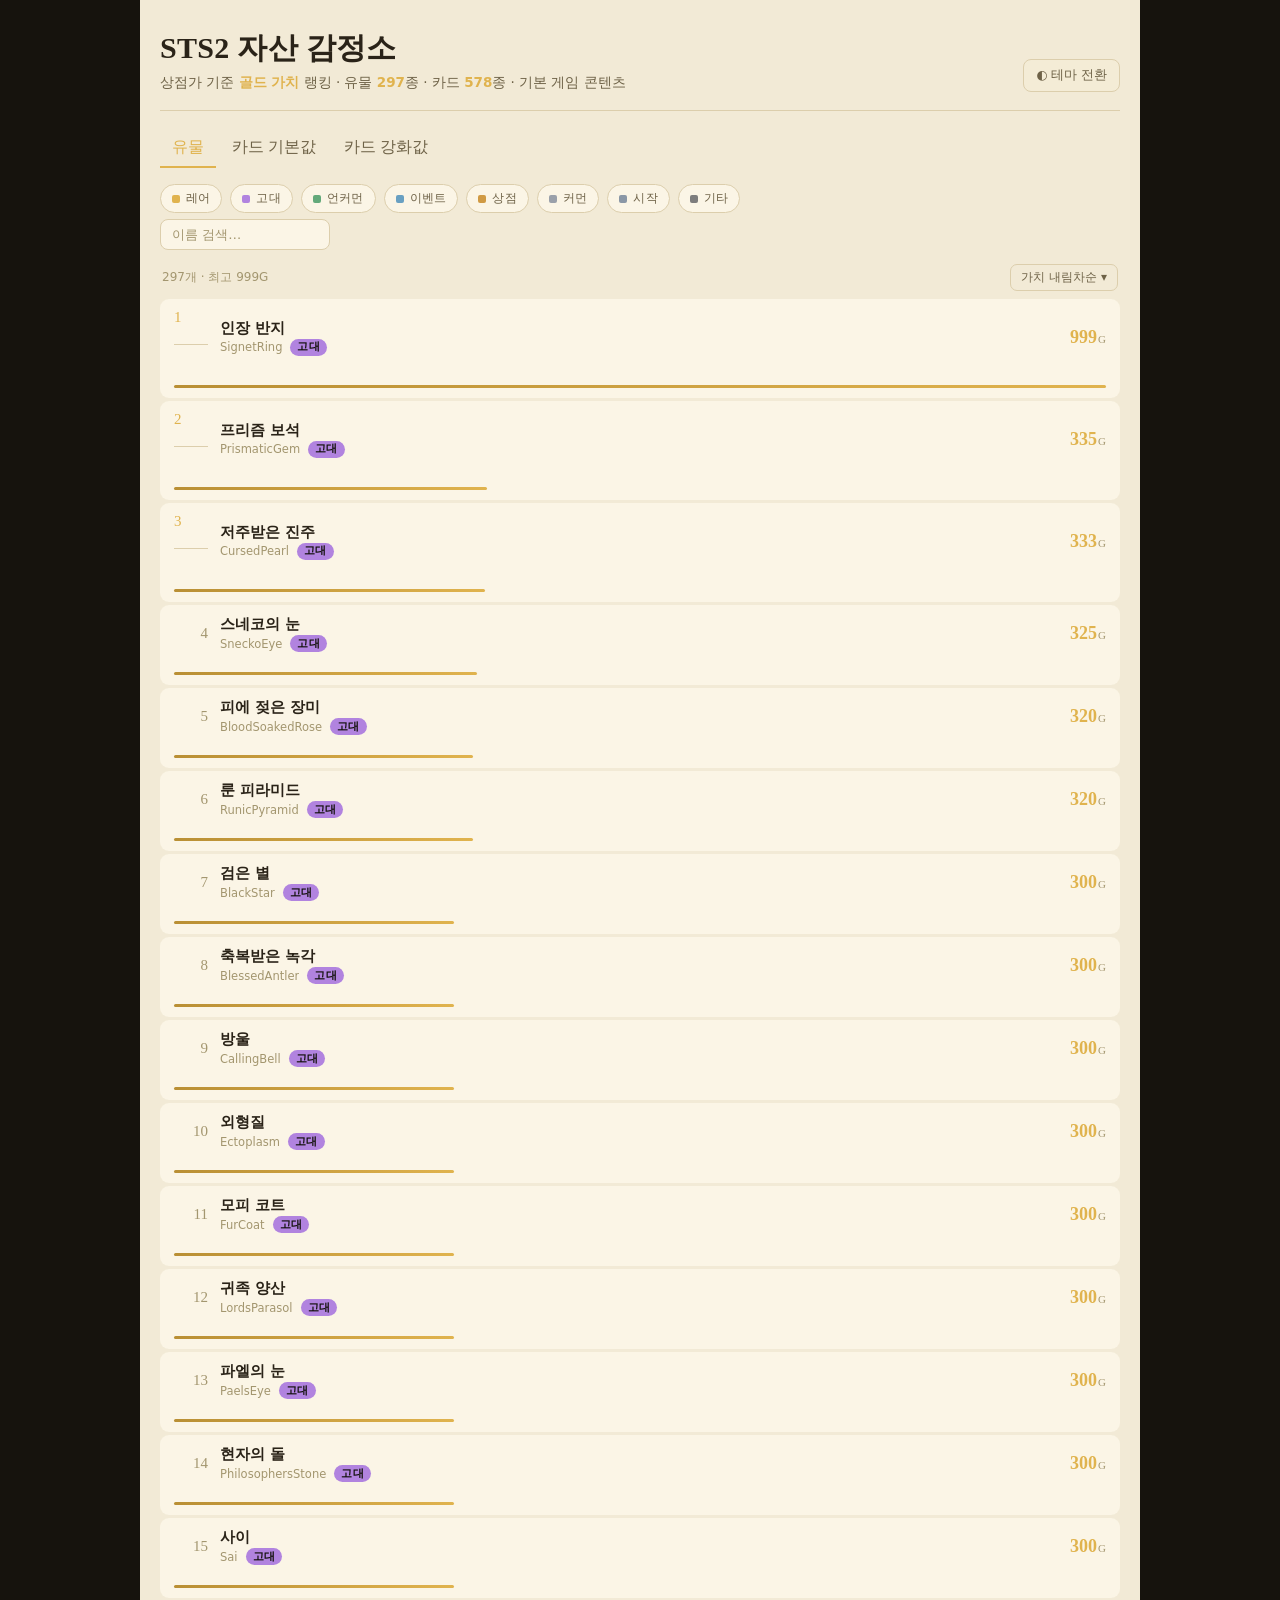
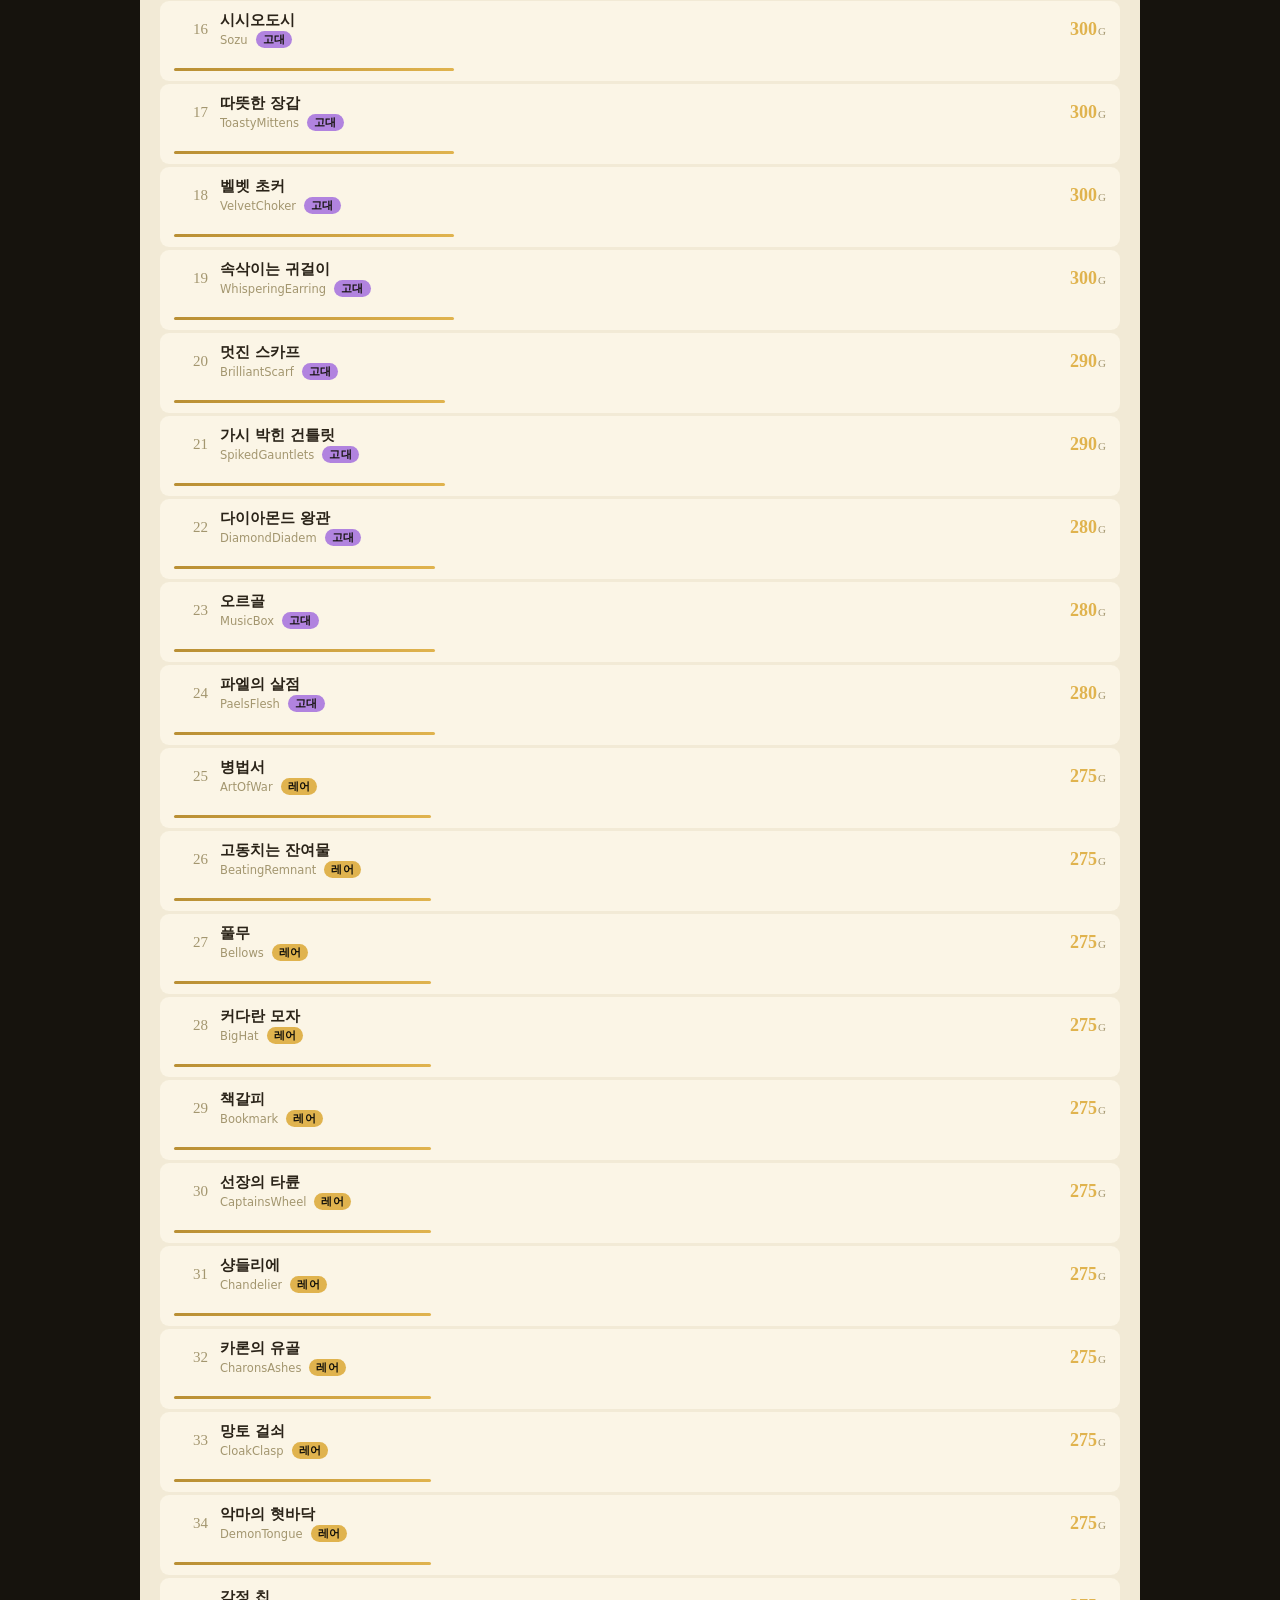
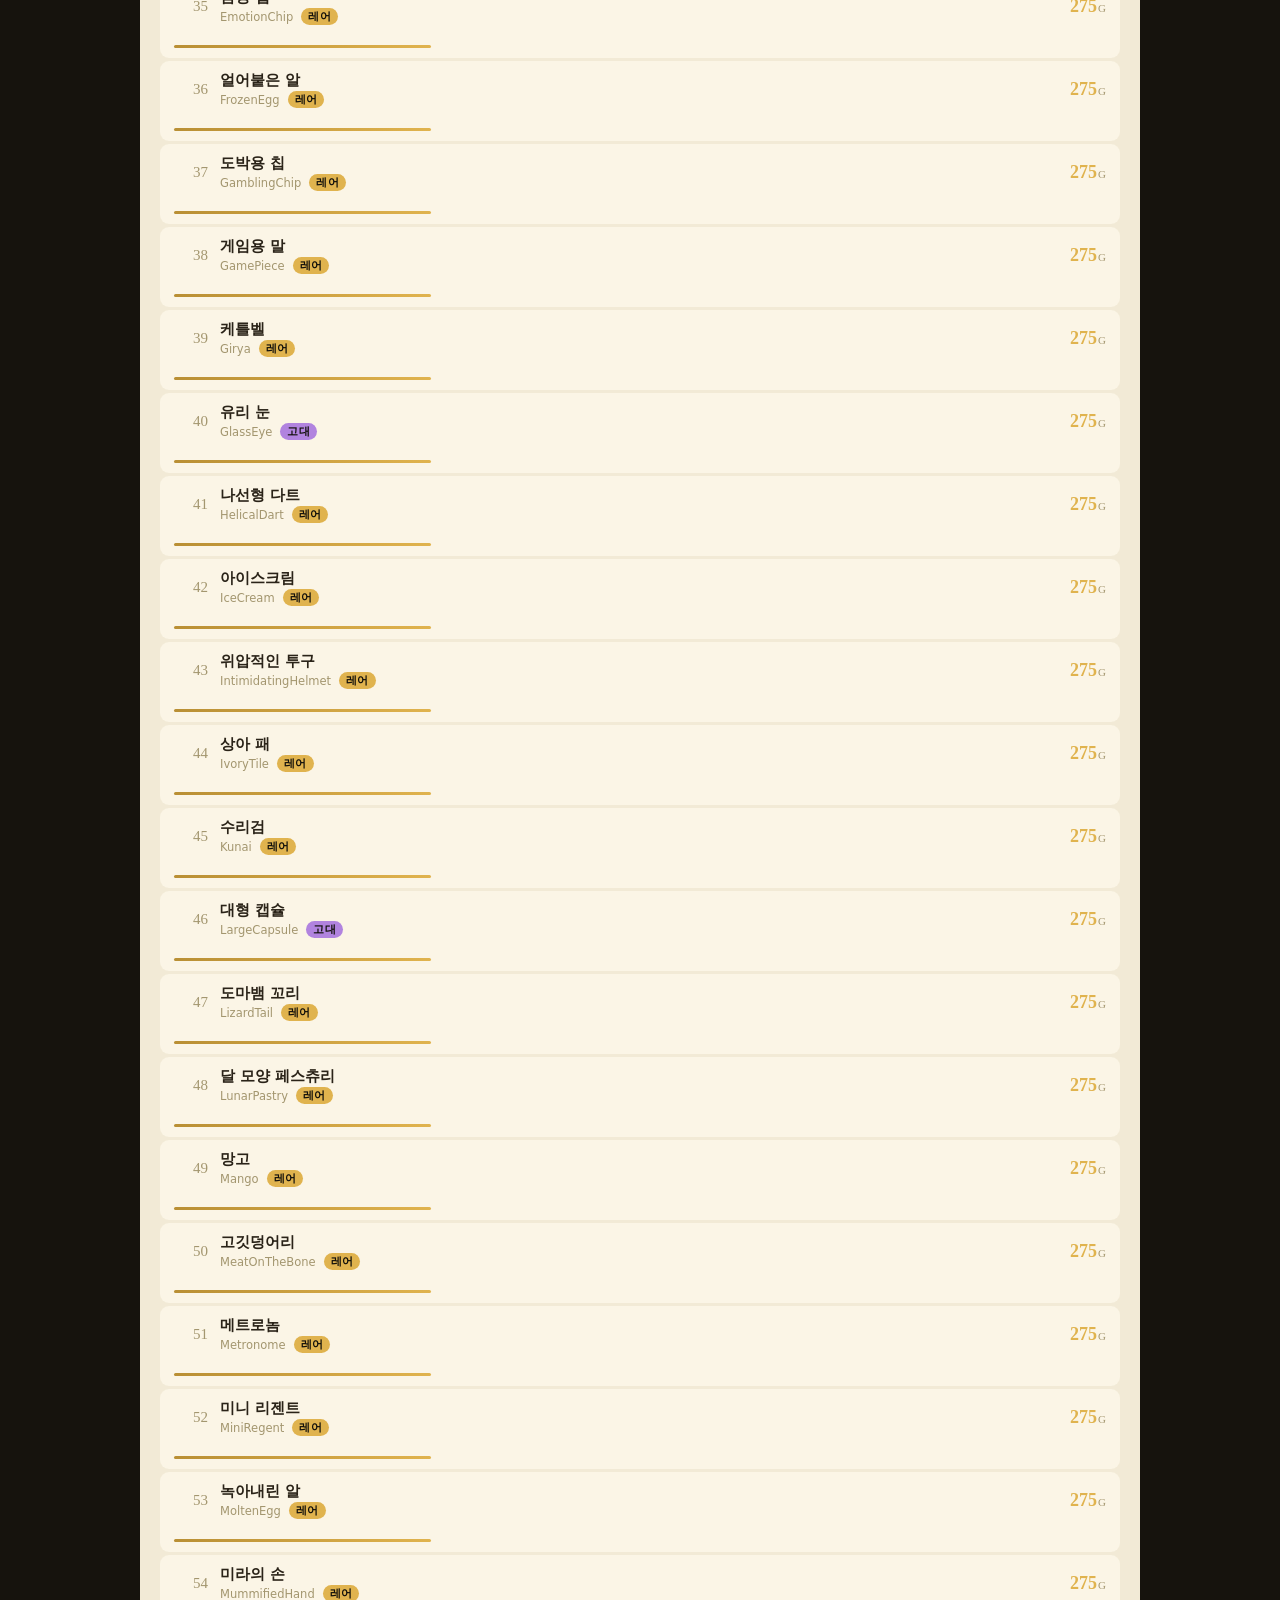
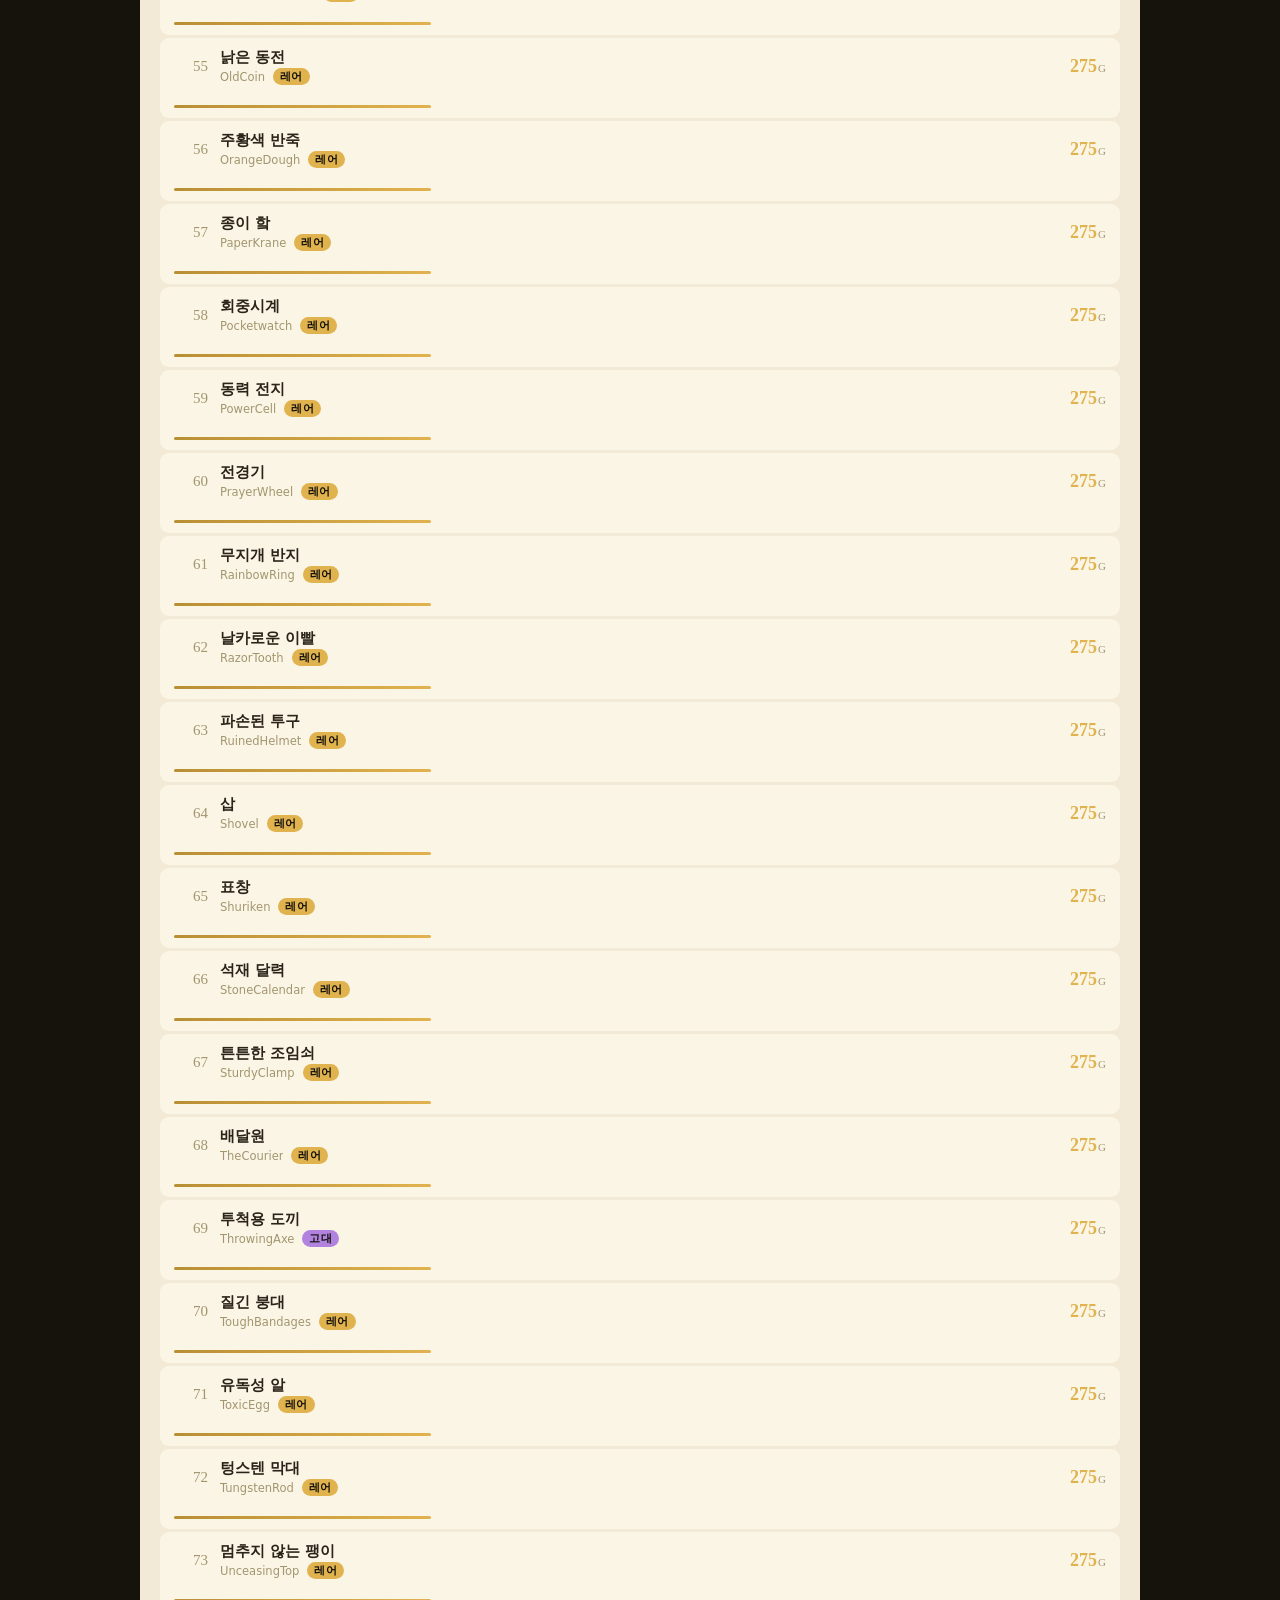
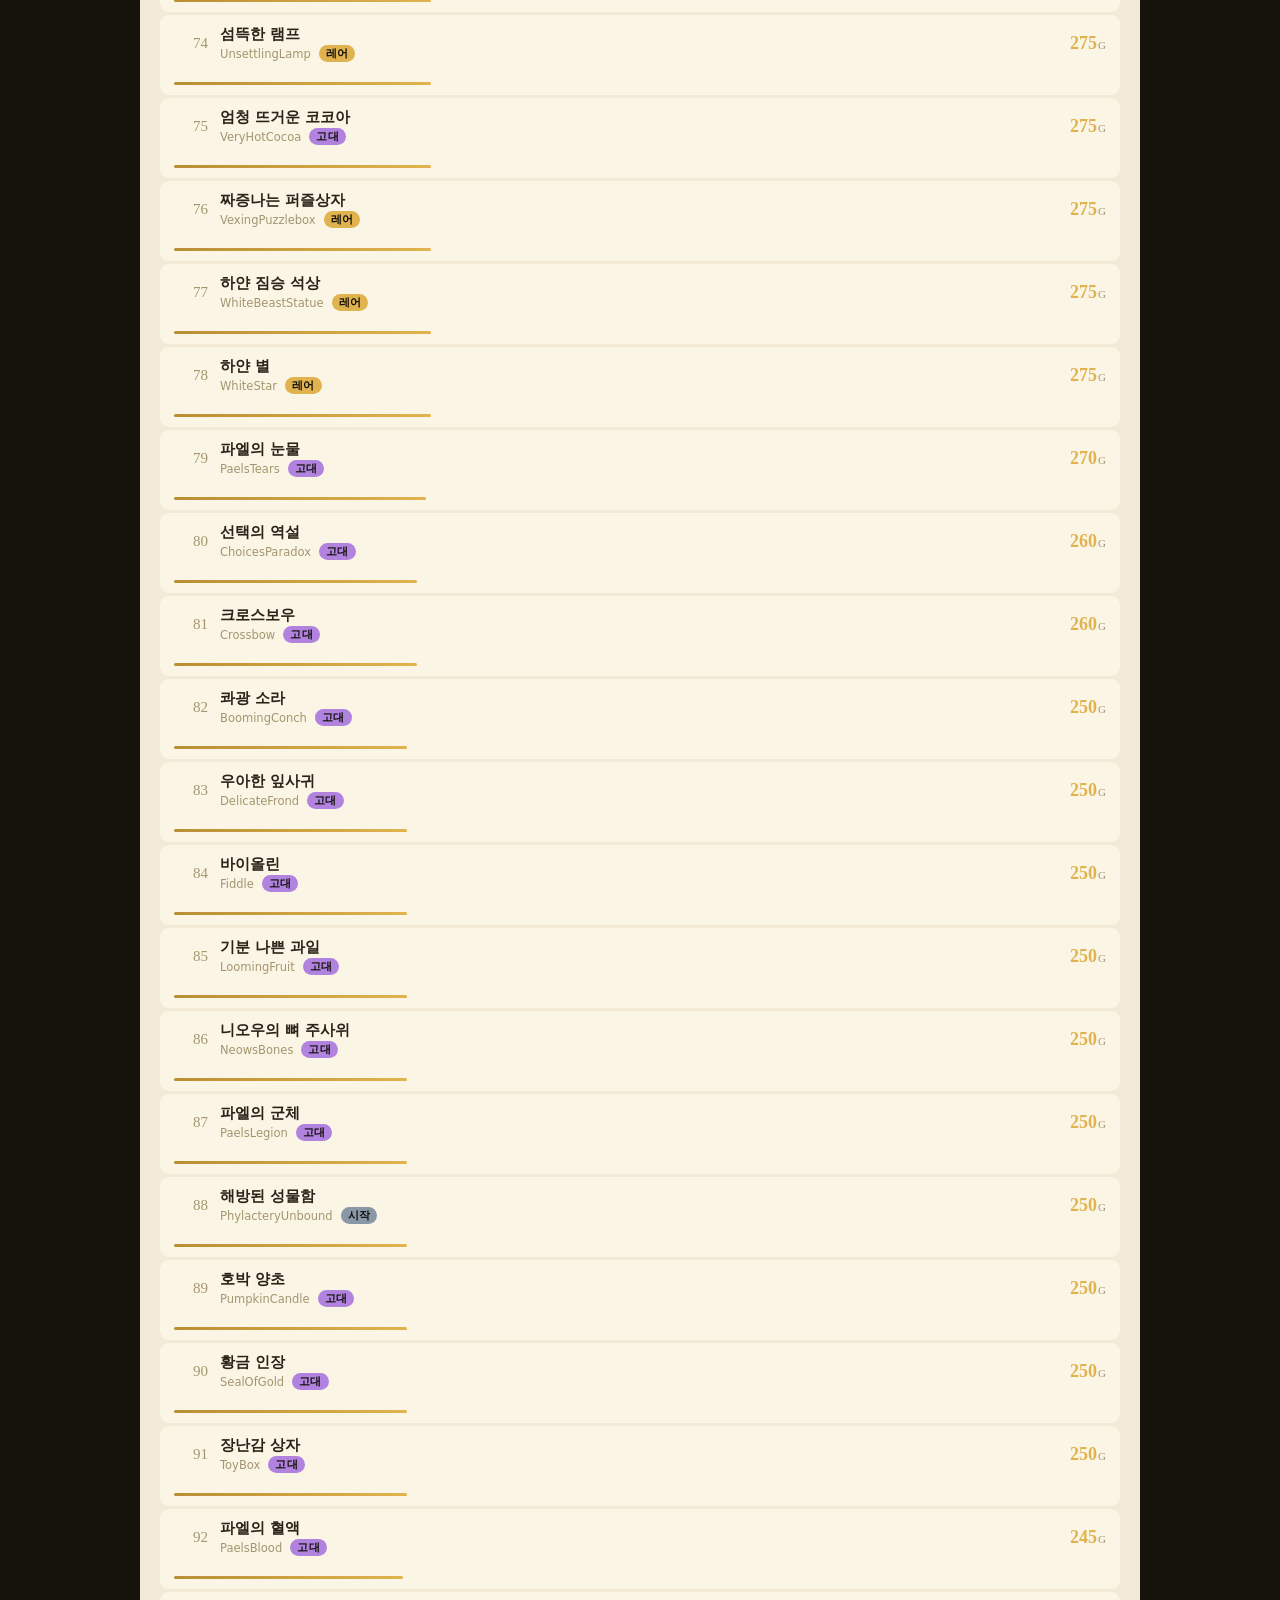
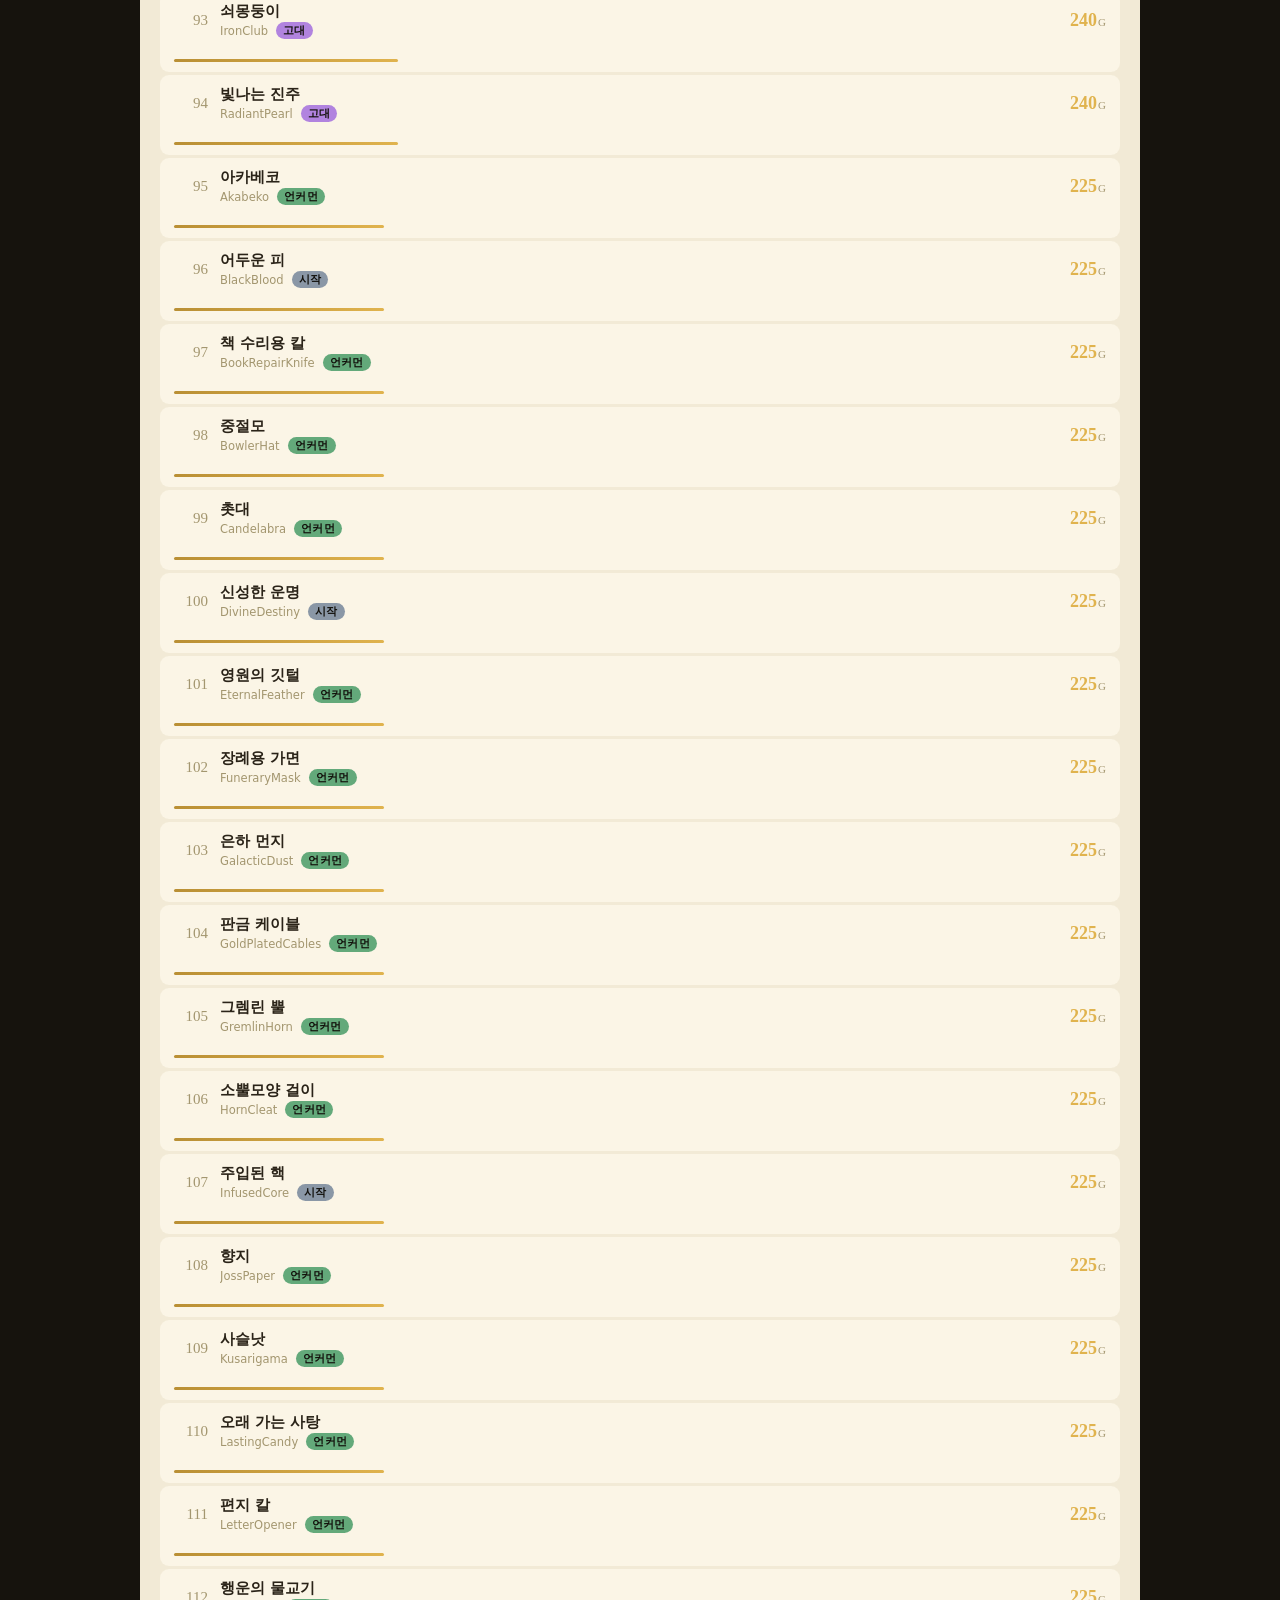
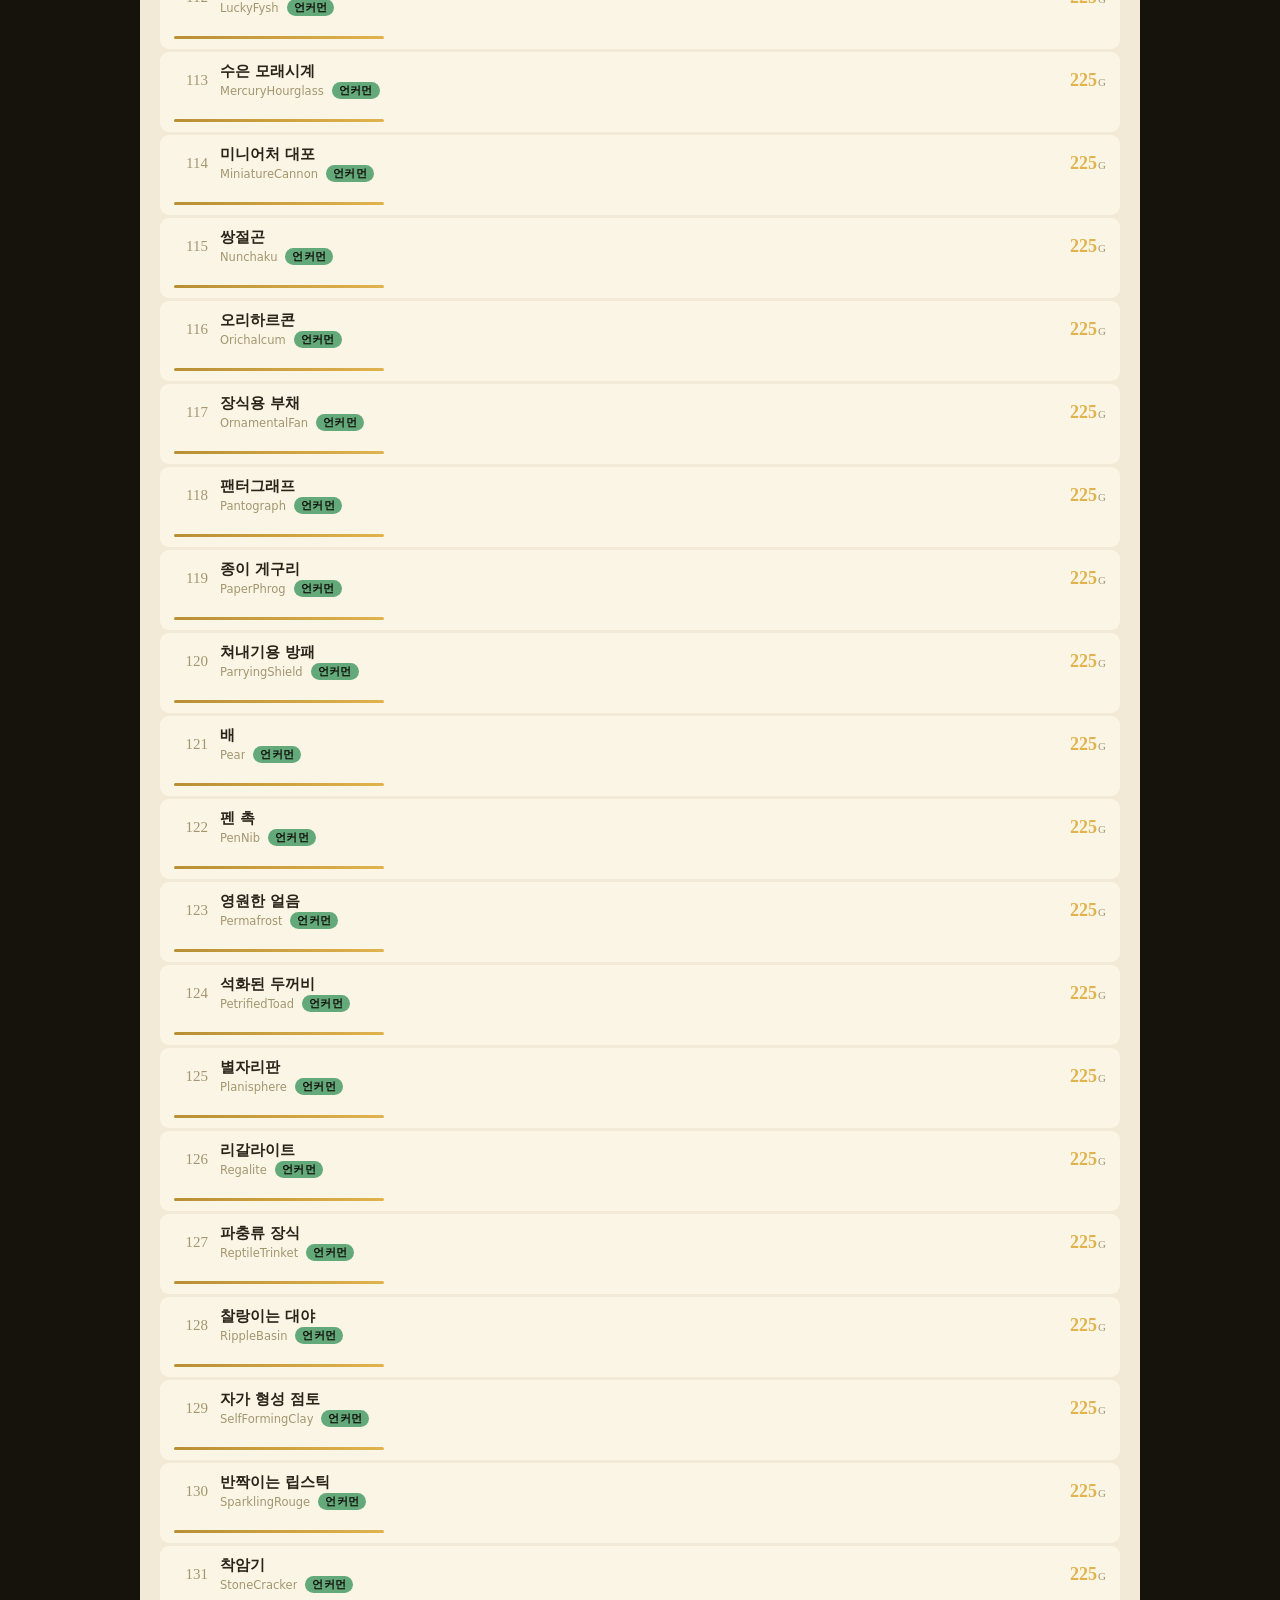
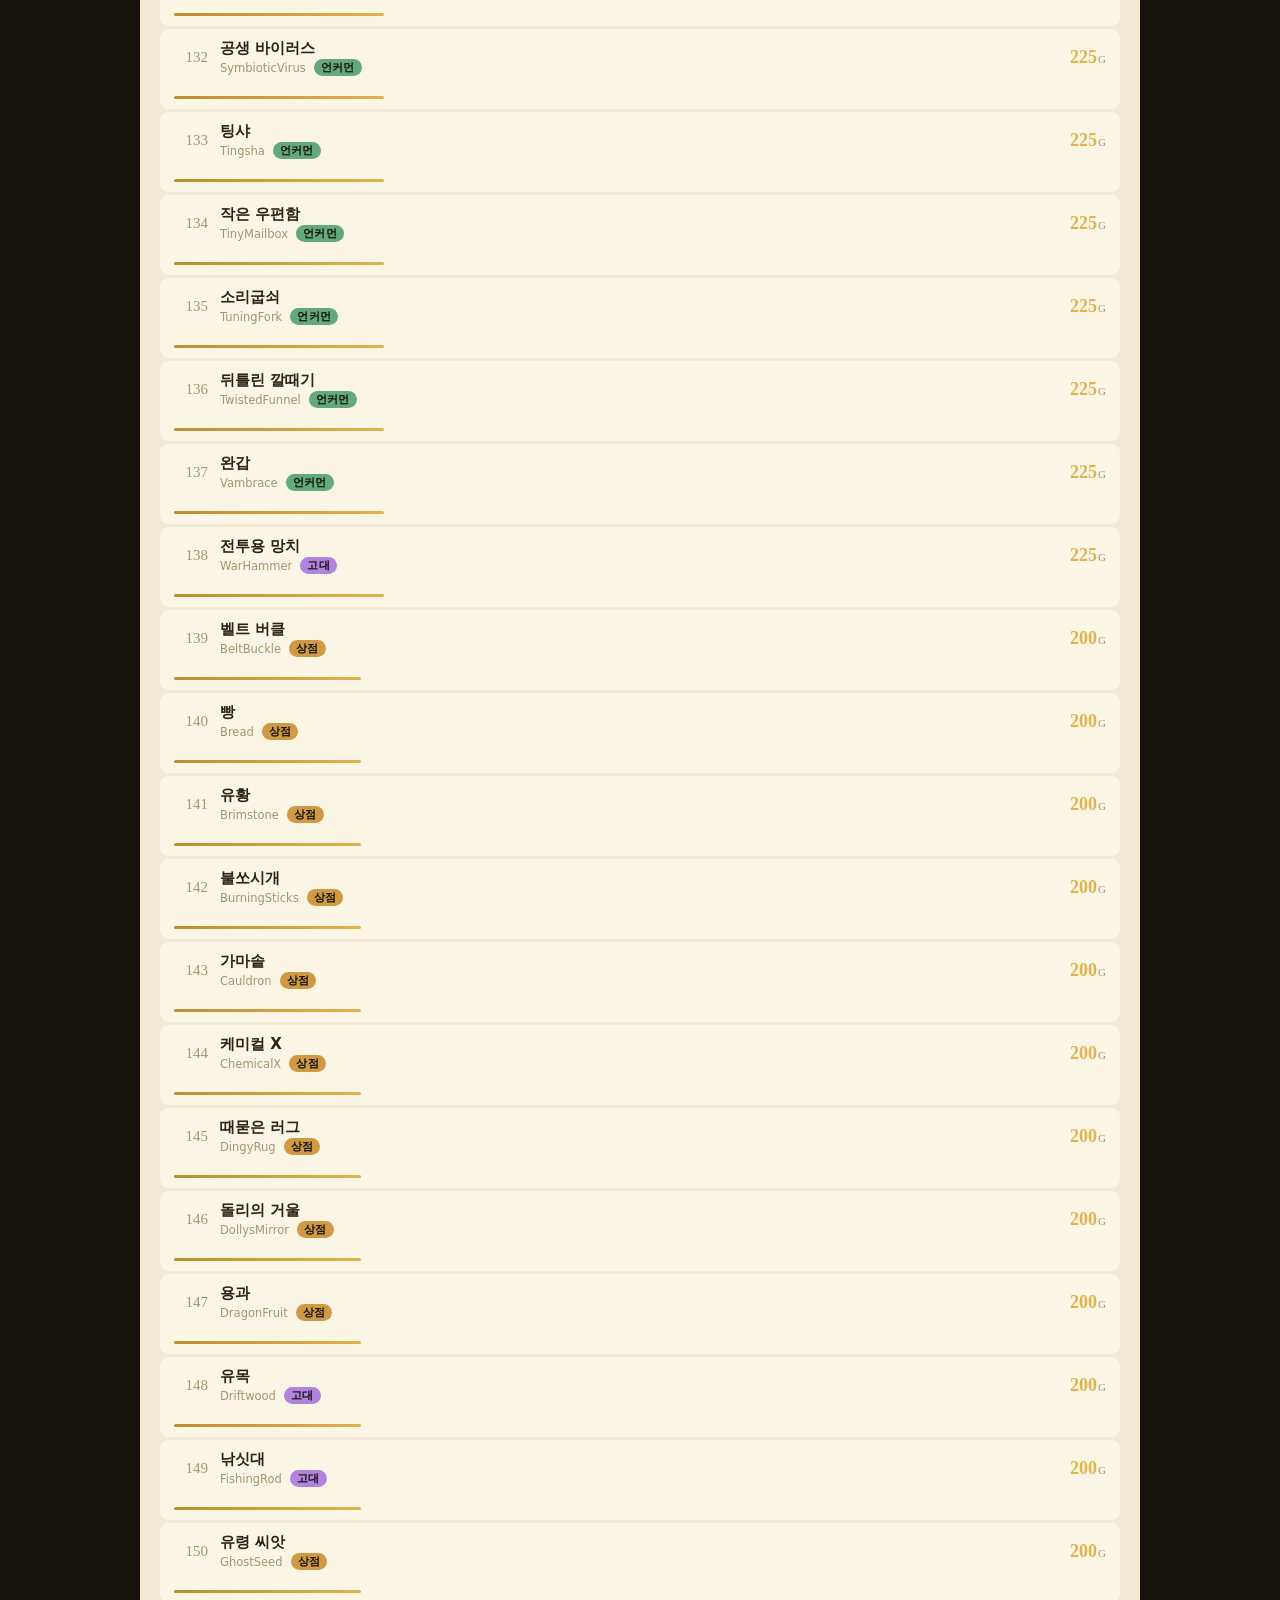
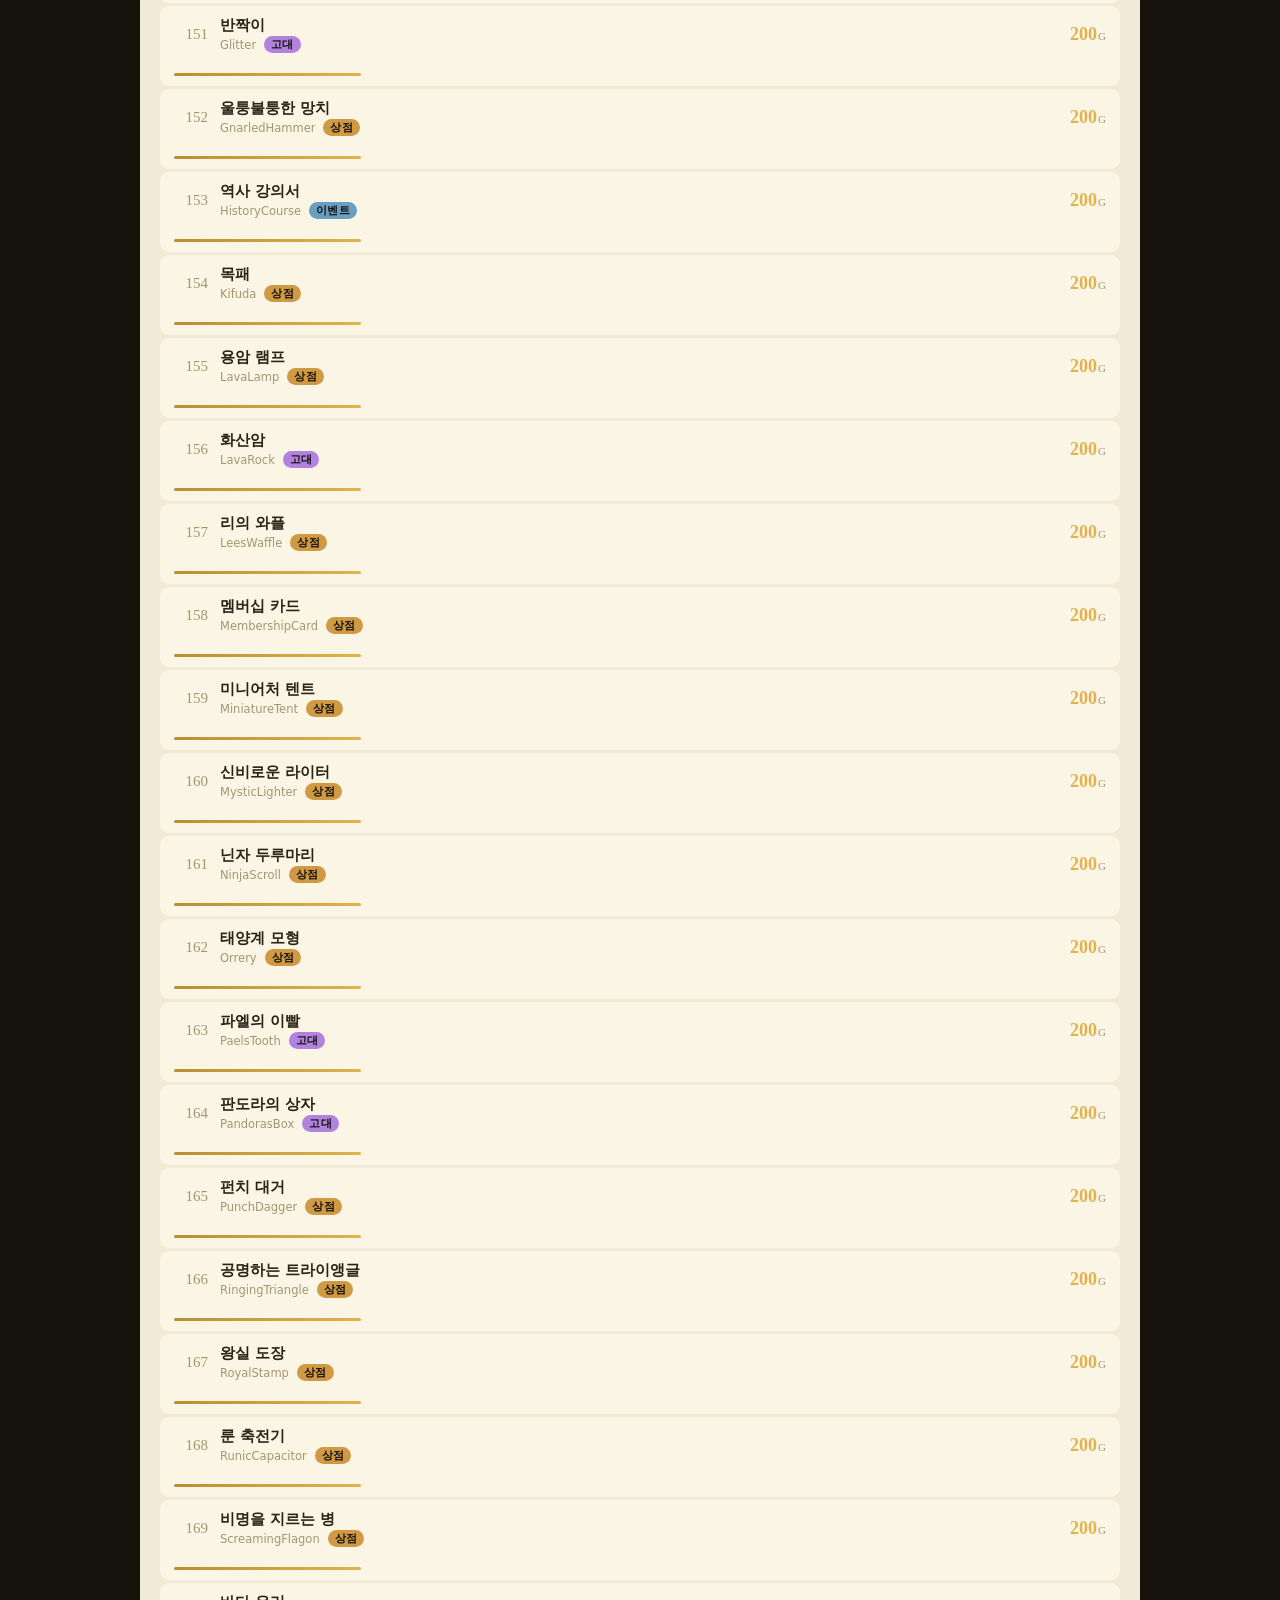
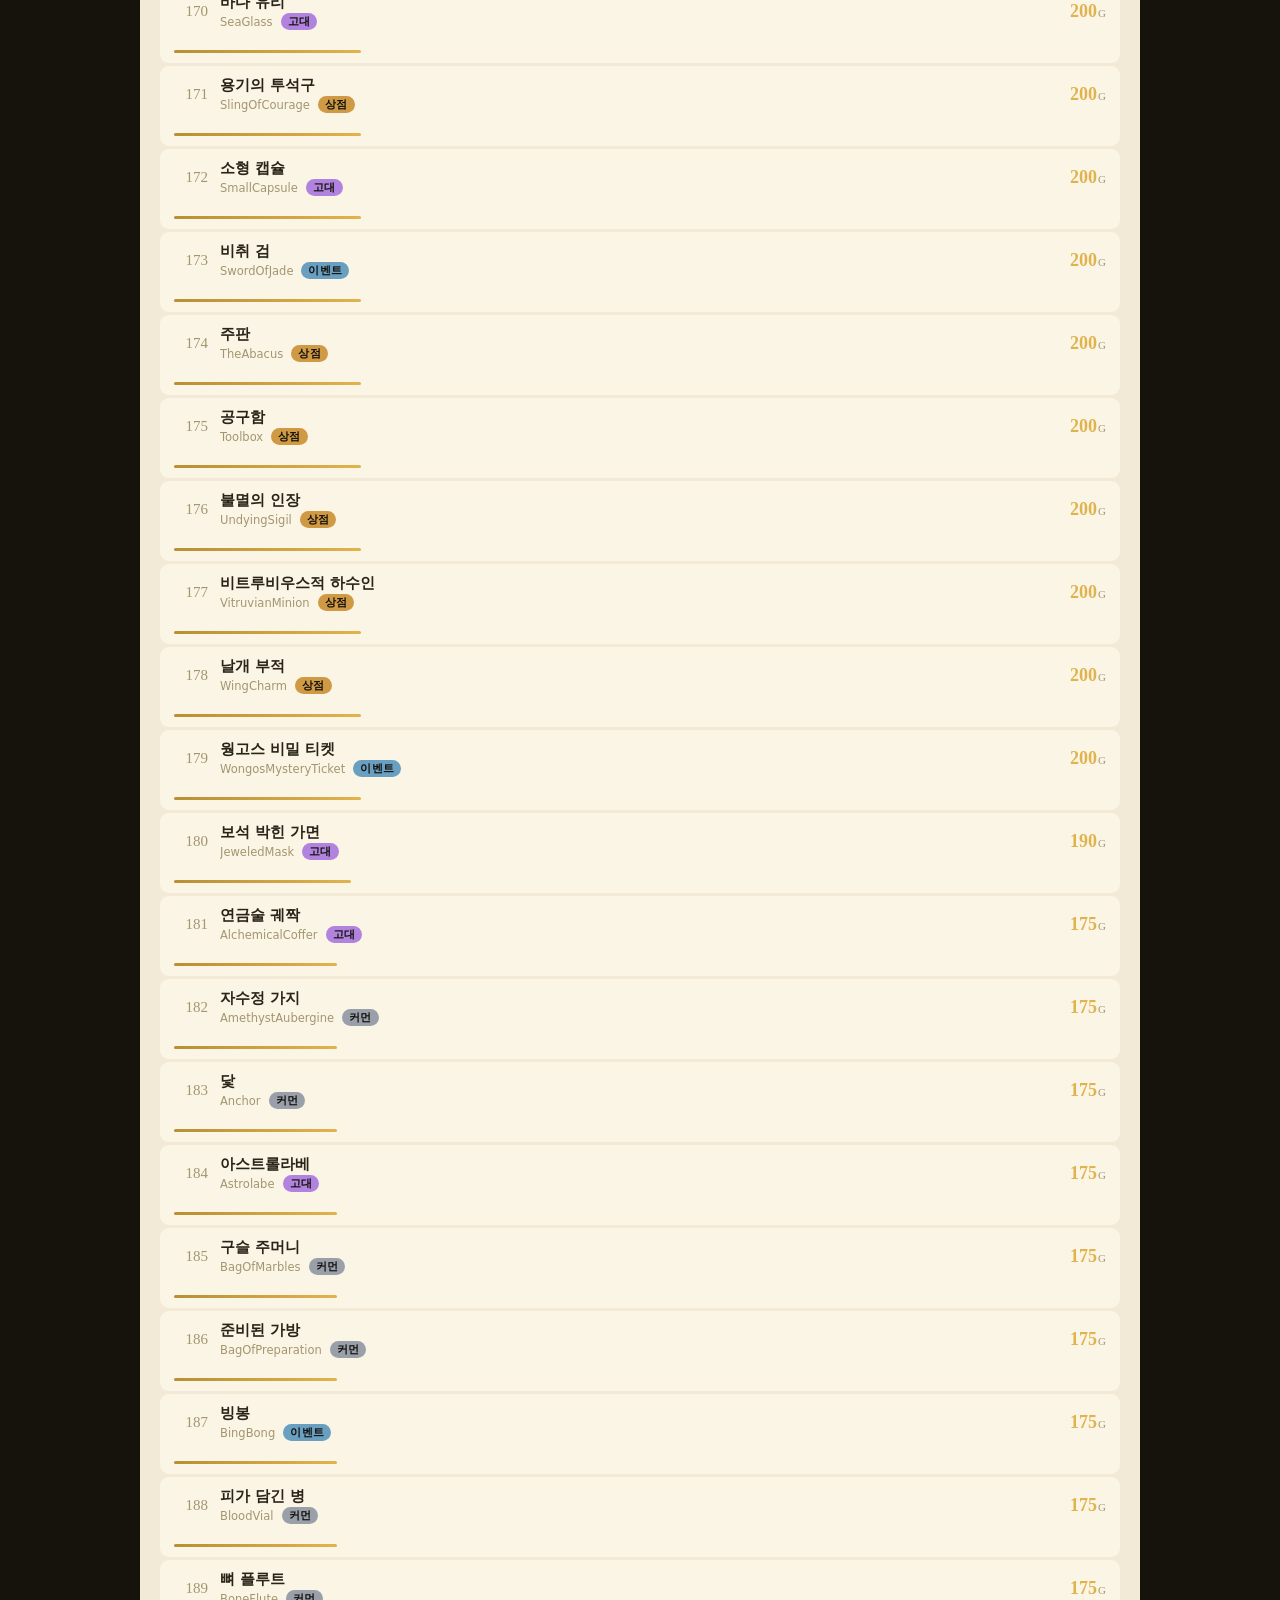
==== networth/index.html @ 5090e92c "feat(networth): add STS2 asset value ranking dashboard (mobile-ready) Korean gold-value rankings for" ====
<!doctype html>
<html lang="ko">
<head>
<meta charset="utf-8">
<meta name="viewport" content="width=device-width, initial-scale=1, viewport-fit=cover">
<meta name="color-scheme" content="dark light">
<meta name="description" content="Slay the Spire 2 카드·유물 골드 가치 랭킹 — 상점가 기준 자산 감정 대시보드.">
<title>STS2 자산 감정소 — 골드 가치 랭킹</title>
<style>html,body{margin:0;padding:0;background:#16130d}</style>
</head>
<body>
<style>
:root{
  --bg:#16130d; --surface:#1f1b13; --surface2:#282318; --line:#3a3223;
  --ink:#efe7d4; --muted:#a2977e; --faint:#6f6650;
  --gold:#e0b34e; --gold-dim:#8a6d2a; --neg:#c96a6a;
  --r-Common:#9aa0aa; --r-Uncommon:#63a97a; --r-Rare:#e0b34e; --r-Ancient:#b183df;
  --r-Event:#69a0c2; --r-Shop:#d09a44; --r-Starter:#8a97a6; --r-None:#7d7d7d;
  --r-Basic:#8b8f97; --r-Curse:#c56a78; --r-Status:#95897a; --r-Token:#83917f; --r-Quest:#c4a35f;
  --serif:"Palatino Linotype",Palatino,"Iowan Old Style",Georgia,"Nanum Myeongjo",serif;
  --sans:system-ui,-apple-system,"Malgun Gothic","Apple SD Gothic Neo","Noto Sans KR","Segoe UI",sans-serif;
}
:root[data-theme="dark"]{ --bg:#16130d; --surface:#1f1b13; --surface2:#282318; --line:#3a3223; --ink:#efe7d4; --muted:#a2977e; --faint:#6f6650; --gold-dim:#8a6d2a;}
:root[data-theme="light"]{ --bg:#f2ead6; --surface:#fbf5e6; --surface2:#f4ecd6; --line:#dcceac; --ink:#2a2318; --muted:#6e6247; --faint:#a3966f; --gold-dim:#b98f34;}
@media (prefers-color-scheme:light){
  :root:not([data-theme]){ --bg:#f2ead6; --surface:#fbf5e6; --surface2:#f4ecd6; --line:#dcceac; --ink:#2a2318; --muted:#6e6247; --faint:#a3966f; --gold-dim:#b98f34;}
}
*{box-sizing:border-box}
.wrap{max-width:1000px;margin:0 auto;padding:28px 20px 60px;color:var(--ink);background:var(--bg);
  font-family:var(--sans);min-height:100vh;-webkit-font-smoothing:antialiased}
.top{display:flex;flex-wrap:wrap;align-items:flex-end;justify-content:space-between;gap:16px;
  border-bottom:1px solid var(--line);padding-bottom:18px;margin-bottom:20px}
h1{font-family:var(--serif);font-weight:600;font-size:30px;margin:0;letter-spacing:.01em;text-wrap:balance}
.sub{color:var(--muted);font-size:13.5px;margin-top:5px}
.sub b{color:var(--gold);font-weight:600}
.themebtn{background:var(--surface2);border:1px solid var(--line);color:var(--muted);border-radius:8px;
  padding:7px 12px;font:inherit;font-size:12.5px;cursor:pointer}
.themebtn:hover{color:var(--ink)}
.tabs{display:flex;gap:4px;margin-bottom:16px;flex-wrap:wrap}
.tab{font-family:var(--serif);font-size:16px;background:none;border:none;border-bottom:2px solid transparent;
  color:var(--muted);padding:6px 12px 8px;cursor:pointer}
.tab[aria-selected="true"]{color:var(--gold);border-bottom-color:var(--gold)}
.tab:hover{color:var(--ink)}
.controls{display:flex;flex-wrap:wrap;gap:8px;align-items:center;margin-bottom:6px}
.chip{font-size:12px;letter-spacing:.02em;background:var(--surface);border:1px solid var(--line);color:var(--muted);
  border-radius:999px;padding:5px 11px;cursor:pointer;display:inline-flex;align-items:center;gap:6px;white-space:nowrap}
.chip:hover{color:var(--ink)}
.chip.on{color:var(--ink);border-color:var(--dot,var(--gold));background:color-mix(in srgb,var(--dot,var(--gold)) 16%,var(--surface))}
.chip .dot{width:8px;height:8px;border-radius:2px;background:var(--dot,var(--muted))}
.search{margin-left:auto;background:var(--surface);border:1px solid var(--line);color:var(--ink);
  border-radius:8px;padding:7px 11px;font:inherit;font-size:13px;width:170px}
.search::placeholder{color:var(--faint)}
.meta{display:flex;justify-content:space-between;align-items:center;color:var(--faint);font-size:12px;margin:14px 2px 8px}
.sortbtn{background:none;border:1px solid var(--line);color:var(--muted);border-radius:7px;padding:4px 10px;font:inherit;font-size:12px;cursor:pointer}
.sortbtn:hover{color:var(--ink)}
.list{display:flex;flex-direction:column;gap:3px}
.row{display:grid;grid-template-columns:34px 1fr auto;align-items:center;gap:12px;
  background:var(--surface);border:1px solid transparent;border-radius:9px;padding:9px 13px;overflow:hidden}
.row:hover{border-color:var(--line);background:var(--surface2)}
.rank{font-family:var(--serif);font-size:15px;color:var(--faint);text-align:right;font-variant-numeric:tabular-nums}
.rank.top{color:var(--gold)}
.name{display:flex;flex-direction:column;gap:1px;min-width:0}
.ko{font-size:15px;font-weight:600;white-space:nowrap;overflow:hidden;text-overflow:ellipsis}
.enr{display:flex;gap:8px;align-items:center;color:var(--faint);font-size:11.5px}
.en{white-space:nowrap;overflow:hidden;text-overflow:ellipsis;max-width:220px}
.rc{font-size:10.5px;letter-spacing:.03em;padding:1.5px 7px;border-radius:999px;white-space:nowrap;color:#12100b;background:var(--dot,#888);font-weight:600}
.val{text-align:right;min-width:110px}
.g{font-family:var(--serif);font-size:18px;font-weight:600;color:var(--gold);font-variant-numeric:tabular-nums}
.g.neg{color:var(--neg)}
.g small{font-size:11px;color:var(--faint);font-weight:400;margin-left:1px}
.bar{grid-column:1/-1;height:3px;border-radius:2px;margin-top:8px;background:linear-gradient(90deg,var(--gold-dim),var(--gold));min-width:2px}
.bar.neg{background:linear-gradient(90deg,color-mix(in srgb,var(--neg) 40%,transparent),var(--neg))}
.empty{color:var(--faint);text-align:center;padding:40px;font-size:14px}
.foot{color:var(--faint);font-size:11.5px;margin-top:26px;line-height:1.6;border-top:1px solid var(--line);padding-top:14px}
@media (max-width:560px){
  .wrap{padding:16px 12px 48px}
  h1{font-size:22px}
  .sub{font-size:11.5px}
  .top{padding-bottom:14px;margin-bottom:16px}
  .tab{font-size:14px;padding:6px 9px 8px}
  .controls{gap:6px}
  .chip{font-size:11px;padding:5px 9px}
  .search{margin-left:0;width:100%}
  .row{padding:8px 11px;gap:9px;grid-template-columns:26px 1fr auto}
  .rank{font-size:13px}
  .ko{font-size:14px}
  .enr{font-size:10.5px;gap:6px}
  .en{max-width:120px}
  .g{font-size:16px}
  .val{min-width:76px}
  .foot{font-size:11px}
}
</style>
<div class="wrap">
  <div class="top">
    <div>
      <h1>STS2 자산 감정소</h1>
      <div class="sub">상점가 기준 <b>골드 가치</b> 랭킹 · 유물 <b id="nr"></b>종 · 카드 <b id="nc"></b>종 · 기본 게임 콘텐츠</div>
    </div>
    <button class="themebtn" id="theme">◐ 테마 전환</button>
  </div>
  <div class="tabs" role="tablist">
    <button class="tab" role="tab" data-tab="relics" aria-selected="true">유물</button>
    <button class="tab" role="tab" data-tab="cards" aria-selected="false">카드 기본값</button>
    <button class="tab" role="tab" data-tab="upg" aria-selected="false">카드 강화값</button>
  </div>
  <div class="controls" id="filters"></div>
  <input class="search" id="q" placeholder="이름 검색…" aria-label="이름 검색" />
  <div class="meta"><span id="count"></span><button class="sortbtn" id="sort">가치 내림차순 ▾</button></div>
  <div class="list" id="list"></div>
  <div class="foot" id="foot"></div>
</div>
<script>
const DATA = {"cards":[{"ko":"연마","en":"ABRASIVE","cls":"Abrasive","rarity":"Rare","char":"SILENT","base":150,"upg":64},{"ko":"촉진제","en":"ACCELERANT","cls":"Accelerant","rarity":"Rare","char":"SILENT","base":150,"upg":58},{"ko":"정밀","en":"ACCURACY","cls":"Accuracy","rarity":"Uncommon","char":"SILENT","base":75,"upg":71},{"ko":"곡예","en":"ACROBATICS","cls":"Acrobatics","rarity":"Uncommon","char":"SILENT","base":75,"upg":85},{"ko":"적응형 타격","en":"ADAPTIVE_STRIKE","cls":"AdaptiveStrike","rarity":"Rare","char":"DEFECT","base":150,"upg":93},{"ko":"아드레날린","en":"ADRENALINE","cls":"Adrenaline","rarity":"Rare","char":"SILENT","base":150,"upg":109},{"ko":"잔상","en":"AFTERIMAGE","cls":"Afterimage","rarity":"Rare","char":"SILENT","base":150,"upg":115},{"ko":"내세","en":"AFTERLIFE","cls":"Afterlife","rarity":"Common","char":"NECROBINDER","base":50,"upg":93},{"ko":"공격성","en":"AGGRESSION","cls":"Aggression","rarity":"Rare","char":"IRONCLAD","base":150,"upg":115},{"ko":"연금","en":"ALCHEMIZE","cls":"Alchemize","rarity":"Rare","char":"SHARED","base":172,"upg":125},{"ko":"정렬","en":"ALIGNMENT","cls":"Alignment","rarity":"Uncommon","char":"REGENT","base":75,"upg":109},{"ko":"하나를 위한 모두","en":"ALL_FOR_ONE","cls":"AllForOne","rarity":"Rare","char":"DEFECT","base":150,"upg":83},{"ko":"분노","en":"ANGER","cls":"Anger","rarity":"Common","char":"IRONCLAD","base":50,"upg":64},{"ko":"임명","en":"ANOINTED","cls":"Anointed","rarity":"Rare","char":"SHARED","base":172,"upg":95},{"ko":"예측","en":"ANTICIPATE","cls":"Anticipate","rarity":"Common","char":"SILENT","base":50,"upg":69},{"ko":"신성","en":"APOTHEOSIS","cls":"Apotheosis","rarity":"Ancient","char":"SHARED","base":175,"upg":125},{"ko":"영체화","en":"APPARITION","cls":"Apparition","rarity":"Ancient","char":"SHARED","base":110,"upg":100},{"ko":"전투장비","en":"ARMAMENTS","cls":"Armaments","rarity":"Common","char":"IRONCLAD","base":50,"upg":120},{"ko":"무기고","en":"ARSENAL","cls":"Arsenal","rarity":"Rare","char":"REGENT","base":150,"upg":100},{"ko":"등반자의 골칫거리","en":"ASCENDERS_BANE","cls":"AscendersBane","rarity":"Curse","char":"SHARED","base":-75,"upg":null},{"ko":"잿빛 타격","en":"ASHEN_STRIKE","cls":"AshenStrike","rarity":"Uncommon","char":"IRONCLAD","base":75,"upg":53},{"ko":"암살","en":"ASSASSINATE","cls":"Assassinate","rarity":"Rare","char":"SILENT","base":150,"upg":85},{"ko":"별의 파동","en":"ASTRAL_PULSE","cls":"AstralPulse","rarity":"Common","char":"REGENT","base":50,"upg":64},{"ko":"자동화","en":"AUTOMATION","cls":"Automation","rarity":"Uncommon","char":"SHARED","base":86,"upg":125},{"ko":"공중제비","en":"BACKFLIP","cls":"Backflip","rarity":"Common","char":"SILENT","base":50,"upg":74},{"ko":"배신","en":"BACKSTAB","cls":"Backstab","rarity":"Uncommon","char":"SILENT","base":75,"upg":83},{"ko":"불운","en":"BAD_LUCK","cls":"BadLuck","rarity":"Curse","char":"SHARED","base":-75,"upg":null},{"ko":"번개 구체","en":"BALL_LIGHTNING","cls":"BallLightning","rarity":"Common","char":"DEFECT","base":50,"upg":74},{"ko":"밴시의 외침","en":"BANSHEES_CRY","cls":"BansheesCry","rarity":"Rare","char":"NECROBINDER","base":150,"upg":205},{"ko":"일제 사격","en":"BARRAGE","cls":"Barrage","rarity":"Common","char":"DEFECT","base":50,"upg":64},{"ko":"바리케이드","en":"BARRICADE","cls":"Barricade","rarity":"Rare","char":"IRONCLAD","base":150,"upg":125},{"ko":"강타","en":"BASH","cls":"Bash","rarity":"Basic","char":"IRONCLAD","base":0,"upg":75},{"ko":"전투 최면","en":"BATTLE_TRANCE","cls":"BattleTrance","rarity":"Uncommon","char":"IRONCLAD","base":75,"upg":85},{"ko":"희망의 등불","en":"BEACON_OF_HOPE","cls":"BeaconOfHope","rarity":"Rare","char":"SHARED","base":172,"upg":85},{"ko":"레이저 포인터","en":"BEAM_CELL","cls":"BeamCell","rarity":"Common","char":"DEFECT","base":50,"upg":66},{"ko":"두들겨 패기","en":"BEAT_DOWN","cls":"BeatDown","rarity":"Rare","char":"SHARED","base":172,"upg":85},{"ko":"재성형","en":"BEAT_INTO_SHAPE","cls":"BeatIntoShape","rarity":"Rare","char":"REGENT","base":150,"upg":122},{"ko":"유인","en":"BECKON","cls":"Beckon","rarity":"Status","char":"SHARED","base":0,"upg":null},{"ko":"물렀거라!","en":"BEGONE","cls":"Begone","rarity":"Common","char":"REGENT","base":50,"upg":60},{"ko":"너만 믿는다","en":"BELIEVE_IN_YOU","cls":"BelieveInYou","rarity":"Uncommon","char":"SHARED","base":86,"upg":109},{"ko":"인지 편향","en":"BIASED_COGNITION","cls":"BiasedCognition","rarity":"Ancient","char":"DEFECT","base":150,"upg":74},{"ko":"빅뱅","en":"BIG_BANG","cls":"BigBang","rarity":"Rare","char":"REGENT","base":150,"upg":100},{"ko":"블랙홀","en":"BLACK_HOLE","cls":"BlackHole","rarity":"Uncommon","char":"REGENT","base":75,"upg":58},{"ko":"검무","en":"BLADE_DANCE","cls":"BladeDance","rarity":"Common","char":"SILENT","base":50,"upg":85},{"ko":"잉크 칼날","en":"BLADE_OF_INK","cls":"BladeOfInk","rarity":"Rare","char":"SILENT","base":150,"upg":85},{"ko":"역병 타격","en":"BLIGHT_STRIKE","cls":"BlightStrike","rarity":"Common","char":"NECROBINDER","base":50,"upg":64},{"ko":"사혈","en":"BLOODLETTING","cls":"Bloodletting","rarity":"Common","char":"IRONCLAD","base":50,"upg":109},{"ko":"피의 벽","en":"BLOOD_WALL","cls":"BloodWall","rarity":"Common","char":"IRONCLAD","base":50,"upg":83},{"ko":"몽둥이질","en":"BLUDGEON","cls":"Bludgeon","rarity":"Uncommon","char":"IRONCLAD","base":75,"upg":141},{"ko":"흐릿함","en":"BLUR","cls":"Blur","rarity":"Uncommon","char":"SILENT","base":75,"upg":74},{"ko":"호위","en":"BODYGUARD","cls":"Bodyguard","rarity":"Basic","char":"NECROBINDER","base":0,"upg":77},{"ko":"몸통 박치기","en":"BODY_SLAM","cls":"BodySlam","rarity":"Common","char":"IRONCLAD","base":50,"upg":125},{"ko":"사냥돌","en":"BOLAS","cls":"Bolas","rarity":"Rare","char":"SHARED","base":172,"upg":55},{"ko":"포격","en":"BOMBARDMENT","cls":"Bombardment","rarity":"Rare","char":"REGENT","base":150,"upg":103},{"ko":"뼛조각","en":"BONE_SHARDS","cls":"BoneShards","rarity":"Uncommon","char":"NECROBINDER","base":75,"upg":98},{"ko":"가속 이탈","en":"BOOST_AWAY","cls":"BoostAway","rarity":"Common","char":"DEFECT","base":50,"upg":74},{"ko":"부팅 과정","en":"BOOT_SEQUENCE","cls":"BootSequence","rarity":"Uncommon","char":"DEFECT","base":75,"upg":74},{"ko":"연명","en":"BORROWED_TIME","cls":"BorrowedTime","rarity":"Uncommon","char":"NECROBINDER","base":75,"upg":173},{"ko":"탄성 플라스크","en":"BOUNCING_FLASK","cls":"BouncingFlask","rarity":"Uncommon","char":"SILENT","base":75,"upg":80},{"ko":"낙인","en":"BRAND","cls":"Brand","rarity":"Rare","char":"IRONCLAD","base":150,"upg":69},{"ko":"박살","en":"BREAK","cls":"Break","rarity":"Ancient","char":"IRONCLAD","base":145,"upg":163},{"ko":"정면 돌파","en":"BREAKTHROUGH","cls":"Breakthrough","rarity":"Common","char":"IRONCLAD","base":50,"upg":83},{"ko":"찬란한 불꽃","en":"BRIGHTEST_FLAME","cls":"BrightestFlame","rarity":"Ancient","char":"SHARED","base":110,"upg":149},{"ko":"차오르는 독","en":"BUBBLE_BUBBLE","cls":"BubbleBubble","rarity":"Uncommon","char":"SILENT","base":75,"upg":79},{"ko":"버퍼","en":"BUFFER","cls":"Buffer","rarity":"Rare","char":"DEFECT","base":150,"upg":58},{"ko":"증강","en":"BULK_UP","cls":"BulkUp","rarity":"Uncommon","char":"DEFECT","base":75,"upg":93},{"ko":"불릿 타임","en":"BULLET_TIME","cls":"BulletTime","rarity":"Rare","char":"SILENT","base":150,"upg":125},{"ko":"협박","en":"BULLY","cls":"Bully","rarity":"Uncommon","char":"IRONCLAD","base":75,"upg":53},{"ko":"보루","en":"BULWARK","cls":"Bulwark","rarity":"Uncommon","char":"REGENT","base":75,"upg":146},{"ko":"기쁨의 선물","en":"BUNDLE_OF_JOY","cls":"BundleOfJoy","rarity":"Rare","char":"REGENT","base":150,"upg":85},{"ko":"화상","en":"BURN","cls":"Burn","rarity":"Status","char":"SHARED","base":0,"upg":null},{"ko":"불타는 조약","en":"BURNING_PACT","cls":"BurningPact","rarity":"Uncommon","char":"IRONCLAD","base":75,"upg":85},{"ko":"폭주","en":"BURST","cls":"Burst","rarity":"Rare","char":"SILENT","base":150,"upg":58},{"ko":"매장","en":"BURY","cls":"Bury","rarity":"Uncommon","char":"NECROBINDER","base":75,"upg":151},{"ko":"섀도니스 알","en":"BYRDONIS_EGG","cls":"ByrdonisEgg","rarity":"Quest","char":"SHARED","base":0,"upg":null},{"ko":"섀 급습","en":"BYRD_SWOOP","cls":"ByrdSwoop","rarity":"Event","char":"SHARED","base":85,"upg":83},{"ko":"재앙","en":"CALAMITY","cls":"Calamity","rarity":"Rare","char":"SHARED","base":172,"upg":125},{"ko":"석회화","en":"CALCIFY","cls":"Calcify","rarity":"Uncommon","char":"NECROBINDER","base":75,"upg":71},{"ko":"계산된 도박","en":"CALCULATED_GAMBLE","cls":"CalculatedGamble","rarity":"Uncommon","char":"SILENT","base":75,"upg":90},{"ko":"공허의 부름","en":"CALL_OF_THE_VOID","cls":"CallOfTheVoid","rarity":"Rare","char":"NECROBINDER","base":150,"upg":90},{"ko":"마름쇠","en":"CALTROPS","cls":"Caltrops","rarity":"Event","char":"SHARED","base":65,"upg":64},{"ko":"축전기","en":"CAPACITOR","cls":"Capacitor","rarity":"Uncommon","char":"DEFECT","base":75,"upg":80},{"ko":"혼령 포획","en":"CAPTURE_SPIRIT","cls":"CaptureSpirit","rarity":"Uncommon","char":"NECROBINDER","base":75,"upg":95},{"ko":"연쇄","en":"CASCADE","cls":"Cascade","rarity":"Rare","char":"IRONCLAD","base":150,"upg":85},{"ko":"재난","en":"CATASTROPHE","cls":"Catastrophe","rarity":"Uncommon","char":"SHARED","base":86,"upg":85},{"ko":"천상의 권능","en":"CELESTIAL_MIGHT","cls":"CelestialMight","rarity":"Common","char":"REGENT","base":50,"upg":80},{"ko":"혼돈","en":"CHAOS","cls":"Chaos","rarity":"Uncommon","char":"DEFECT","base":75,"upg":80},{"ko":"돌격!!","en":"CHARGE","cls":"Charge","rarity":"Uncommon","char":"REGENT","base":75,"upg":65},{"ko":"배터리 충전","en":"CHARGE_BATTERY","cls":"ChargeBattery","rarity":"Common","char":"DEFECT","base":50,"upg":74},{"ko":"별의 아이","en":"CHILD_OF_THE_STARS","cls":"ChildOfTheStars","rarity":"Uncommon","char":"REGENT","base":75,"upg":58},{"ko":"오한","en":"CHILL","cls":"Chill","rarity":"Uncommon","char":"DEFECT","base":75,"upg":125},{"ko":"잿불","en":"CINDER","cls":"Cinder","rarity":"Common","char":"IRONCLAD","base":50,"upg":103},{"ko":"격돌","en":"CLASH","cls":"Clash","rarity":"Event","char":"SHARED","base":55,"upg":83},{"ko":"후벼 파기","en":"CLAW","cls":"Claw","rarity":"Common","char":"DEFECT","base":50,"upg":67},{"ko":"정화","en":"CLEANSE","cls":"Cleanse","rarity":"Uncommon","char":"NECROBINDER","base":75,"upg":77},{"ko":"망토와 단검","en":"CLOAK_AND_DAGGER","cls":"CloakAndDagger","rarity":"Common","char":"SILENT","base":50,"upg":85},{"ko":"별의 망토","en":"CLOAK_OF_STARS","cls":"CloakOfStars","rarity":"Common","char":"REGENT","base":50,"upg":74},{"ko":"서투름","en":"CLUMSY","cls":"Clumsy","rarity":"Curse","char":"SHARED","base":-75,"upg":null},{"ko":"꽃샘추위","en":"COLD_SNAP","cls":"ColdSnap","rarity":"Common","char":"DEFECT","base":50,"upg":74},{"ko":"불가피한 충돌","en":"COLLISION_COURSE","cls":"CollisionCourse","rarity":"Common","char":"REGENT","base":50,"upg":83},{"ko":"거상","en":"COLOSSUS","cls":"Colossus","rarity":"Uncommon","char":"IRONCLAD","base":75,"upg":74},{"ko":"혜성","en":"COMET","cls":"Comet","rarity":"Rare","char":"REGENT","base":150,"upg":151},{"ko":"압축","en":"COMPACT","cls":"Compact","rarity":"Uncommon","char":"DEFECT","base":75,"upg":55},{"ko":"컴파일 드라이버","en":"COMPILE_DRIVER","cls":"CompileDriver","rarity":"Common","char":"DEFECT","base":50,"upg":74},{"ko":"대화재","en":"CONFLAGRATION","cls":"Conflagration","rarity":"Rare","char":"IRONCLAD","base":150,"upg":80},{"ko":"정복자","en":"CONQUEROR","cls":"Conqueror","rarity":"Uncommon","char":"REGENT","base":75,"upg":93},{"ko":"그림자 소모","en":"CONSUMING_SHADOW","cls":"ConsumingShadow","rarity":"Rare","char":"DEFECT","base":150,"upg":80},{"ko":"수렴","en":"CONVERGENCE","cls":"Convergence","rarity":"Uncommon","char":"REGENT","base":75,"upg":64},{"ko":"냉각재","en":"COOLANT","cls":"Coolant","rarity":"Rare","char":"DEFECT","base":150,"upg":58},{"ko":"냉정함","en":"COOLHEADED","cls":"Coolheaded","rarity":"Common","char":"DEFECT","base":50,"upg":85},{"ko":"협력","en":"COORDINATE","cls":"Coordinate","rarity":"Uncommon","char":"SHARED","base":86,"upg":117},{"ko":"부식성 파도","en":"CORROSIVE_WAVE","cls":"CorrosiveWave","rarity":"Rare","char":"SILENT","base":150,"upg":58},{"ko":"타락","en":"CORRUPTION","cls":"Corruption","rarity":"Ancient","char":"IRONCLAD","base":165,"upg":125},{"ko":"우주적 무관심","en":"COSMIC_INDIFFERENCE","cls":"CosmicIndifference","rarity":"Common","char":"REGENT","base":50,"upg":74},{"ko":"카운트다운","en":"COUNTDOWN","cls":"Countdown","rarity":"Uncommon","char":"NECROBINDER","base":75,"upg":83},{"ko":"불시착","en":"CRASH_LANDING","cls":"CrashLanding","rarity":"Rare","char":"REGENT","base":150,"upg":93},{"ko":"창의적인 인공지능","en":"CREATIVE_AI","cls":"CreativeAi","rarity":"Rare","char":"DEFECT","base":150,"upg":125},{"ko":"초승달 창","en":"CRESCENT_SPEAR","cls":"CrescentSpear","rarity":"Common","char":"REGENT","base":50,"upg":53},{"ko":"핏빛 망토","en":"CRIMSON_MANTLE","cls":"CrimsonMantle","rarity":"Rare","char":"IRONCLAD","base":150,"upg":71},{"ko":"악랄함","en":"CRUELTY","cls":"Cruelty","rarity":"Rare","char":"IRONCLAD","base":150,"upg":220},{"ko":"지면 파쇄","en":"CRUSH_UNDER","cls":"CrushUnder","rarity":"Common","char":"REGENT","base":50,"upg":64},{"ko":"방울의 저주","en":"CURSE_OF_THE_BELL","cls":"CurseOfTheBell","rarity":"Curse","char":"SHARED","base":-75,"upg":null},{"ko":"단검 분사","en":"DAGGER_SPRAY","cls":"DaggerSpray","rarity":"Common","char":"SILENT","base":50,"upg":64},{"ko":"단검 투척","en":"DAGGER_THROW","cls":"DaggerThrow","rarity":"Common","char":"SILENT","base":50,"upg":74},{"ko":"죽음의 무도","en":"DANSE_MACABRE","cls":"DanseMacabre","rarity":"Uncommon","char":"NECROBINDER","base":75,"upg":71},{"ko":"어둠","en":"DARKNESS","cls":"Darkness","rarity":"Uncommon","char":"DEFECT","base":75,"upg":100},{"ko":"어둠의 포옹","en":"DARK_EMBRACE","cls":"DarkEmbrace","rarity":"Rare","char":"IRONCLAD","base":150,"upg":125},{"ko":"어둠의 족쇄","en":"DARK_SHACKLES","cls":"DarkShackles","rarity":"Uncommon","char":"SHARED","base":86,"upg":103},{"ko":"돌진","en":"DASH","cls":"Dash","rarity":"Uncommon","char":"SILENT","base":75,"upg":103},{"ko":"어지러움","en":"DAZED","cls":"Dazed","rarity":"Status","char":"SHARED","base":0,"upg":null},{"ko":"맹독","en":"DEADLY_POISON","cls":"DeadlyPoison","rarity":"Common","char":"SILENT","base":50,"upg":67},{"ko":"죽음 인도자","en":"DEATHBRINGER","cls":"Deathbringer","rarity":"Uncommon","char":"NECROBINDER","base":75,"upg":125},{"ko":"죽음의 문턱","en":"DEATHS_DOOR","cls":"DeathsDoor","rarity":"Uncommon","char":"NECROBINDER","base":75,"upg":55},{"ko":"죽음의 행진","en":"DEATH_MARCH","cls":"DeathMarch","rarity":"Uncommon","char":"NECROBINDER","base":75,"upg":77},{"ko":"쇠락","en":"DEBILITATE","cls":"Debilitate","rarity":"Uncommon","char":"NECROBINDER","base":75,"upg":77},{"ko":"잔해","en":"DEBRIS","cls":"Debris","rarity":"Status","char":"SHARED","base":0,"upg":null},{"ko":"빚","en":"DEBT","cls":"Debt","rarity":"Curse","char":"SHARED","base":-75,"upg":null},{"ko":"부패","en":"DECAY","cls":"Decay","rarity":"Curse","char":"SHARED","base":-75,"upg":null},{"ko":"어려운 결정","en":"DECISIONS_DECISIONS","cls":"DecisionsDecisions","rarity":"Rare","char":"REGENT","base":150,"upg":125},{"ko":"수비","en":"DEFEND_DEFECT","cls":"DefendDefect","rarity":"Basic","char":"DEFECT","base":0,"upg":74},{"ko":"수비","en":"DEFEND_IRONCLAD","cls":"DefendIronclad","rarity":"Basic","char":"IRONCLAD","base":0,"upg":74},{"ko":"수비","en":"DEFEND_NECROBINDER","cls":"DefendNecrobinder","rarity":"Basic","char":"NECROBINDER","base":0,"upg":74},{"ko":"수비","en":"DEFEND_REGENT","cls":"DefendRegent","rarity":"Basic","char":"REGENT","base":0,"upg":74},{"ko":"수비","en":"DEFEND_SILENT","cls":"DefendSilent","rarity":"Basic","char":"SILENT","base":0,"upg":74},{"ko":"모독","en":"DEFILE","cls":"Defile","rarity":"Common","char":"NECROBINDER","base":50,"upg":83},{"ko":"튕겨내기","en":"DEFLECT","cls":"Deflect","rarity":"Common","char":"SILENT","base":50,"upg":74},{"ko":"조각모음","en":"DEFRAGMENT","cls":"Defragment","rarity":"Rare","char":"DEFECT","base":150,"upg":74},{"ko":"반항","en":"DEFY","cls":"Defy","rarity":"Common","char":"NECROBINDER","base":50,"upg":74},{"ko":"지연","en":"DELAY","cls":"Delay","rarity":"Uncommon","char":"NECROBINDER","base":75,"upg":128},{"ko":"권역","en":"DEMESNE","cls":"Demesne","rarity":"Rare","char":"NECROBINDER","base":150,"upg":125},{"ko":"악마의 방패","en":"DEMONIC_SHIELD","cls":"DemonicShield","rarity":"Uncommon","char":"IRONCLAD","base":75,"upg":100},{"ko":"악마의 형상","en":"DEMON_FORM","cls":"DemonForm","rarity":"Rare","char":"IRONCLAD","base":150,"upg":69},{"ko":"구식 카드","en":"DEPRECATED_CARD","cls":"DeprecatedCard","rarity":"Status","char":"SHARED","base":0,"upg":null},{"ko":"초토화","en":"DEVASTATE","cls":"Devastate","rarity":"Uncommon","char":"REGENT","base":75,"upg":141},{"ko":"생명 삼키기","en":"DEVOUR_LIFE","cls":"DevourLife","rarity":"Rare","char":"NECROBINDER","base":150,"upg":58},{"ko":"장송가","en":"DIRGE","cls":"Dirge","rarity":"Uncommon","char":"NECROBINDER","base":75,"upg":61},{"ko":"발견","en":"DISCOVERY","cls":"Discovery","rarity":"Uncommon","char":"SHARED","base":86,"upg":125},{"ko":"분해","en":"DISINTEGRATION","cls":"Disintegration","rarity":"Status","char":"SHARED","base":0,"upg":null},{"ko":"해체","en":"DISMANTLE","cls":"Dismantle","rarity":"Uncommon","char":"IRONCLAD","base":75,"upg":64},{"ko":"방해","en":"DISTRACTION","cls":"Distraction","rarity":"Event","char":"SHARED","base":75,"upg":125},{"ko":"구르기","en":"DODGE_AND_ROLL","cls":"DodgeAndRoll","rarity":"Common","char":"SILENT","base":50,"upg":64},{"ko":"제압","en":"DOMINATE","cls":"Dominate","rarity":"Uncommon","char":"IRONCLAD","base":75,"upg":56},{"ko":"에너자이저","en":"DOUBLE_ENERGY","cls":"DoubleEnergy","rarity":"Uncommon","char":"DEFECT","base":75,"upg":125},{"ko":"의심","en":"DOUBT","cls":"Doubt","rarity":"Curse","char":"SHARED","base":-75,"upg":null},{"ko":"기력 흡수","en":"DRAIN_POWER","cls":"DrainPower","rarity":"Common","char":"NECROBINDER","base":50,"upg":104},{"ko":"극적인 입장","en":"DRAMATIC_ENTRANCE","cls":"DramaticEntrance","rarity":"Uncommon","char":"SHARED","base":86,"upg":83},{"ko":"추출","en":"DREDGE","cls":"Dredge","rarity":"Uncommon","char":"NECROBINDER","base":75,"upg":90},{"ko":"전투의 북소리","en":"DRUM_OF_BATTLE","cls":"DrumOfBattle","rarity":"Uncommon","char":"IRONCLAD","base":75,"upg":109},{"ko":"이중 시전","en":"DUALCAST","cls":"Dualcast","rarity":"Basic","char":"DEFECT","base":0,"upg":125},{"ko":"이도류","en":"DUAL_WIELD","cls":"DualWield","rarity":"Event","char":"SHARED","base":80,"upg":85},{"ko":"죽어가는 별","en":"DYING_STAR","cls":"DyingStar","rarity":"Rare","char":"REGENT","base":150,"upg":83},{"ko":"메아리 참격","en":"ECHOING_SLASH","cls":"EchoingSlash","rarity":"Rare","char":"SILENT","base":150,"upg":74},{"ko":"메아리의 형상","en":"ECHO_FORM","cls":"EchoForm","rarity":"Rare","char":"DEFECT","base":150,"upg":120},{"ko":"허상","en":"EIDOLON","cls":"Eidolon","rarity":"Rare","char":"NECROBINDER","base":150,"upg":125},{"ko":"종말의 날","en":"END_OF_DAYS","cls":"EndOfDays","rarity":"Rare","char":"NECROBINDER","base":150,"upg":173},{"ko":"에너지 폭주","en":"ENERGY_SURGE","cls":"EnergySurge","rarity":"Uncommon","char":"DEFECT","base":75,"upg":109},{"ko":"쇠약의 손길","en":"ENFEEBLING_TOUCH","cls":"EnfeeblingTouch","rarity":"Uncommon","char":"NECROBINDER","base":75,"upg":74},{"ko":"계몽","en":"ENLIGHTENMENT","cls":"Enlightenment","rarity":"Event","char":"SHARED","base":75,"upg":150},{"ko":"매료됨","en":"ENTHRALLED","cls":"Enthralled","rarity":"Curse","char":"SHARED","base":-75,"upg":null},{"ko":"참호","en":"ENTRENCH","cls":"Entrench","rarity":"Event","char":"SHARED","base":80,"upg":125},{"ko":"엔트로피","en":"ENTROPY","cls":"Entropy","rarity":"Rare","char":"SHARED","base":172,"upg":90},{"ko":"독 바르기","en":"ENVENOM","cls":"Envenom","rarity":"Rare","char":"SILENT","base":150,"upg":58},{"ko":"평형","en":"EQUILIBRIUM","cls":"Equilibrium","rarity":"Uncommon","char":"SHARED","base":86,"upg":74},{"ko":"척결","en":"ERADICATE","cls":"Eradicate","rarity":"Rare","char":"NECROBINDER","base":150,"upg":74},{"ko":"탈출구","en":"ESCAPE_PLAN","cls":"EscapePlan","rarity":"Uncommon","char":"SILENT","base":75,"upg":64},{"ko":"영원의 갑옷","en":"ETERNAL_ARMOR","cls":"EternalArmor","rarity":"Rare","char":"SHARED","base":172,"upg":93},{"ko":"악마의 눈","en":"EVIL_EYE","cls":"EvilEye","rarity":"Uncommon","char":"IRONCLAD","base":75,"upg":74},{"ko":"싸움 준비","en":"EXPECT_A_FIGHT","cls":"ExpectAFight","rarity":"Uncommon","char":"IRONCLAD","base":75,"upg":125},{"ko":"전문성","en":"EXPERTISE","cls":"Expertise","rarity":"Uncommon","char":"SILENT","base":75,"upg":85},{"ko":"들춰내기","en":"EXPOSE","cls":"Expose","rarity":"Uncommon","char":"SILENT","base":75,"upg":61},{"ko":"박멸","en":"EXTERMINATE","cls":"Exterminate","rarity":"Event","char":"SHARED","base":85,"upg":55},{"ko":"별똥별","en":"FALLING_STAR","cls":"FallingStar","rarity":"Basic","char":"REGENT","base":0,"upg":83},{"ko":"칼날 부채","en":"FAN_OF_KNIVES","cls":"FanOfKnives","rarity":"Rare","char":"SILENT","base":150,"upg":58},{"ko":"고정시키기","en":"FASTEN","cls":"Fasten","rarity":"Uncommon","char":"SHARED","base":86,"upg":71},{"ko":"두려움","en":"FEAR","cls":"Fear","rarity":"Common","char":"NECROBINDER","base":50,"upg":66},{"ko":"포식","en":"FEED","cls":"Feed","rarity":"Rare","char":"IRONCLAD","base":150,"upg":77},{"ko":"광란의 포식","en":"FEEDING_FRENZY","cls":"FeedingFrenzy","rarity":"Event","char":"SHARED","base":85,"upg":93},{"ko":"무감각","en":"FEEL_NO_PAIN","cls":"FeelNoPain","rarity":"Uncommon","char":"IRONCLAD","base":75,"upg":61},{"ko":"야성","en":"FERAL","cls":"Feral","rarity":"Uncommon","char":"DEFECT","base":75,"upg":125},{"ko":"회수","en":"FETCH","cls":"Fetch","rarity":"Uncommon","char":"NECROBINDER","base":75,"upg":69},{"ko":"지옥불","en":"FIEND_FIRE","cls":"FiendFire","rarity":"Rare","char":"IRONCLAD","base":150,"upg":74},{"ko":"덤벼라!","en":"FIGHT_ME","cls":"FightMe","rarity":"Uncommon","char":"IRONCLAD","base":75,"upg":79},{"ko":"강행 돌파","en":"FIGHT_THROUGH","cls":"FightThrough","rarity":"Uncommon","char":"DEFECT","base":75,"upg":83},{"ko":"능숙","en":"FINESSE","cls":"Finesse","rarity":"Uncommon","char":"SHARED","base":86,"upg":74},{"ko":"마무리","en":"FINISHER","cls":"Finisher","rarity":"Uncommon","char":"SILENT","base":75,"upg":64},{"ko":"주먹다짐","en":"FISTICUFFS","cls":"Fisticuffs","rarity":"Uncommon","char":"SHARED","base":86,"upg":64},{"ko":"대공포","en":"FLAK_CANNON","cls":"FlakCannon","rarity":"Rare","char":"DEFECT","base":150,"upg":74},{"ko":"화염 장벽","en":"FLAME_BARRIER","cls":"FlameBarrier","rarity":"Uncommon","char":"IRONCLAD","base":75,"upg":109},{"ko":"측면 공격","en":"FLANKING","cls":"Flanking","rarity":"Uncommon","char":"SILENT","base":75,"upg":125},{"ko":"강철의 섬광","en":"FLASH_OF_STEEL","cls":"FlashOfSteel","rarity":"Uncommon","char":"SHARED","base":86,"upg":74},{"ko":"땅고르기","en":"FLATTEN","cls":"Flatten","rarity":"Common","char":"NECROBINDER","base":50,"upg":77},{"ko":"프레췌","en":"FLECHETTES","cls":"Flechettes","rarity":"Uncommon","char":"SILENT","base":75,"upg":64},{"ko":"재주넘기","en":"FLICK_FLACK","cls":"FlickFlack","rarity":"Common","char":"SILENT","base":50,"upg":64},{"ko":"밀집 타격","en":"FOCUSED_STRIKE","cls":"FocusedStrike","rarity":"Common","char":"DEFECT","base":50,"upg":93},{"ko":"어리석음","en":"FOLLY","cls":"Folly","rarity":"Curse","char":"SHARED","base":-75,"upg":null},{"ko":"발놀림","en":"FOOTWORK","cls":"Footwork","rarity":"Uncommon","char":"SILENT","base":75,"upg":69},{"ko":"금지된 마도서","en":"FORBIDDEN_GRIMOIRE","cls":"ForbiddenGrimoire","rarity":"Ancient","char":"NECROBINDER","base":100,"upg":125},{"ko":"필연적인 결과","en":"FOREGONE_CONCLUSION","cls":"ForegoneConclusion","rarity":"Rare","char":"REGENT","base":150,"upg":85},{"ko":"잊힌 의식","en":"FORGOTTEN_RITUAL","cls":"ForgottenRitual","rarity":"Uncommon","char":"IRONCLAD","base":75,"upg":109},{"ko":"필사적인 도주","en":"FRANTIC_ESCAPE","cls":"FranticEscape","rarity":"Status","char":"SHARED","base":0,"upg":null},{"ko":"우정","en":"FRIENDSHIP","cls":"Friendship","rarity":"Uncommon","char":"NECROBINDER","base":75,"upg":45},{"ko":"FTL","en":"FTL","cls":"Ftl","rarity":"Uncommon","char":"DEFECT","base":75,"upg":67},{"ko":"연료","en":"FUEL","cls":"Fuel","rarity":"Token","char":"SHARED","base":0,"upg":85},{"ko":"용광로","en":"FURNACE","cls":"Furnace","rarity":"Uncommon","char":"REGENT","base":75,"upg":93},{"ko":"융합","en":"FUSION","cls":"Fusion","rarity":"Uncommon","char":"DEFECT","base":75,"upg":125},{"ko":"감마 세례","en":"GAMMA_BLAST","cls":"GammaBlast","rarity":"Uncommon","char":"REGENT","base":75,"upg":93},{"ko":"집단 공격","en":"GANG_UP","cls":"GangUp","rarity":"Uncommon","char":"SHARED","base":86,"upg":61},{"ko":"빛 거두기","en":"GATHER_LIGHT","cls":"GatherLight","rarity":"Common","char":"REGENT","base":50,"upg":74},{"ko":"창세","en":"GENESIS","cls":"Genesis","rarity":"Rare","char":"REGENT","base":150,"upg":58},{"ko":"유전 알고리즘","en":"GENETIC_ALGORITHM","cls":"GeneticAlgorithm","rarity":"Rare","char":"DEFECT","base":150,"upg":58},{"ko":"거대한 바위","en":"GIANT_ROCK","cls":"GiantRock","rarity":"Token","char":"SHARED","base":0,"upg":83},{"ko":"빙하","en":"GLACIER","cls":"Glacier","rarity":"Uncommon","char":"DEFECT","base":75,"upg":74},{"ko":"유리 공예","en":"GLASSWORK","cls":"Glasswork","rarity":"Uncommon","char":"DEFECT","base":75,"upg":74},{"ko":"희미한 빛","en":"GLIMMER","cls":"Glimmer","rarity":"Uncommon","char":"REGENT","base":75,"upg":85},{"ko":"경계 엿보기","en":"GLIMPSE_BEYOND","cls":"GlimpseBeyond","rarity":"Rare","char":"NECROBINDER","base":150,"upg":85},{"ko":"빛의 흐름","en":"GLITTERSTREAM","cls":"Glitterstream","rarity":"Common","char":"REGENT","base":50,"upg":90},{"ko":"광채","en":"GLOW","cls":"Glow","rarity":"Common","char":"REGENT","base":50,"upg":64},{"ko":"황금 도끼","en":"GOLD_AXE","cls":"GoldAxe","rarity":"Rare","char":"SHARED","base":172,"upg":100},{"ko":"눈 할퀴기","en":"GO_FOR_THE_EYES","cls":"GoForTheEyes","rarity":"Common","char":"DEFECT","base":50,"upg":66},{"ko":"대단원의 막","en":"GRAND_FINALE","cls":"GrandFinale","rarity":"Rare","char":"SILENT","base":150,"upg":189},{"ko":"무덤 폭발","en":"GRAVEBLAST","cls":"Graveblast","rarity":"Common","char":"NECROBINDER","base":50,"upg":64},{"ko":"무덤지기","en":"GRAVE_WARDEN","cls":"GraveWarden","rarity":"Common","char":"NECROBINDER","base":50,"upg":74},{"ko":"탐욕","en":"GREED","cls":"Greed","rarity":"Curse","char":"SHARED","base":-75,"upg":null},{"ko":"막아라!!!","en":"GUARDS","cls":"Guards","rarity":"Rare","char":"REGENT","base":150,"upg":70},{"ko":"길잡이별","en":"GUIDING_STAR","cls":"GuidingStar","rarity":"Common","char":"REGENT","base":50,"upg":95},{"ko":"죄책감","en":"GUILTY","cls":"Guilty","rarity":"Curse","char":"SHARED","base":-75,"upg":null},{"ko":"틀어막기","en":"GUNK_UP","cls":"GunkUp","rarity":"Common","char":"DEFECT","base":50,"upg":55},{"ko":"우박 폭풍","en":"HAILSTORM","cls":"Hailstorm","rarity":"Uncommon","char":"DEFECT","base":75,"upg":71},{"ko":"망치질 시간","en":"HAMMER_TIME","cls":"HammerTime","rarity":"Rare","char":"REGENT","base":150,"upg":125},{"ko":"탐욕의 손","en":"HAND_OF_GREED","cls":"HandOfGreed","rarity":"Rare","char":"SHARED","base":172,"upg":101},{"ko":"손기술","en":"HAND_TRICK","cls":"HandTrick","rarity":"Uncommon","char":"SILENT","base":75,"upg":74},{"ko":"매달기","en":"HANG","cls":"Hang","rarity":"Rare","char":"NECROBINDER","base":150,"upg":74},{"ko":"출몰","en":"HAUNT","cls":"Haunt","rarity":"Uncommon","char":"NECROBINDER","base":75,"upg":71},{"ko":"파괴","en":"HAVOC","cls":"Havoc","rarity":"Common","char":"IRONCLAD","base":50,"upg":125},{"ko":"아지랑이","en":"HAZE","cls":"Haze","rarity":"Uncommon","char":"SILENT","base":75,"upg":67},{"ko":"박치기","en":"HEADBUTT","cls":"Headbutt","rarity":"Common","char":"IRONCLAD","base":50,"upg":74},{"ko":"천원돌파","en":"HEAVENLY_DRILL","cls":"HeavenlyDrill","rarity":"Rare","char":"REGENT","base":150,"upg":64},{"ko":"패권","en":"HEGEMONY","cls":"Hegemony","rarity":"Uncommon","char":"REGENT","base":75,"upg":138},{"ko":"선조의 망치","en":"HEIRLOOM_HAMMER","cls":"HeirloomHammer","rarity":"Rare","char":"REGENT","base":150,"upg":93},{"ko":"나선 관통","en":"HELIX_DRILL","cls":"HelixDrill","rarity":"Rare","char":"DEFECT","base":150,"upg":64},{"ko":"Hello World","en":"HELLO_WORLD","cls":"HelloWorld","rarity":"Event","char":"SHARED","base":80,"upg":90},{"ko":"지옥검무","en":"HELLRAISER","cls":"Hellraiser","rarity":"Rare","char":"IRONCLAD","base":150,"upg":125},{"ko":"혈류","en":"HEMOKINESIS","cls":"Hemokinesis","rarity":"Uncommon","char":"IRONCLAD","base":75,"upg":93},{"ko":"비밀 상자","en":"HIDDEN_CACHE","cls":"HiddenCache","rarity":"Common","char":"REGENT","base":50,"upg":58},{"ko":"숨겨진 단검","en":"HIDDEN_DAGGERS","cls":"HiddenDaggers","rarity":"Uncommon","char":"SILENT","base":75,"upg":80},{"ko":"숨겨진 보석","en":"HIDDEN_GEM","cls":"HiddenGem","rarity":"Rare","char":"SHARED","base":172,"upg":58},{"ko":"하이파이브","en":"HIGH_FIVE","cls":"HighFive","rarity":"Uncommon","char":"NECROBINDER","base":75,"upg":72},{"ko":"홀로그램","en":"HOLOGRAM","cls":"Hologram","rarity":"Common","char":"DEFECT","base":50,"upg":64},{"ko":"핫픽스","en":"HOTFIX","cls":"Hotfix","rarity":"Common","char":"DEFECT","base":50,"upg":115},{"ko":"저편의 울음소리","en":"HOWL_FROM_BEYOND","cls":"HowlFromBeyond","rarity":"Uncommon","char":"IRONCLAD","base":75,"upg":93},{"ko":"똘똘 뭉치기","en":"HUDDLE_UP","cls":"HuddleUp","rarity":"Uncommon","char":"SHARED","base":86,"upg":85},{"ko":"파괴광선","en":"HYPERBEAM","cls":"Hyperbeam","rarity":"Rare","char":"DEFECT","base":150,"upg":122},{"ko":"얼음 창","en":"ICE_LANCE","cls":"IceLance","rarity":"Rare","char":"DEFECT","base":150,"upg":93},{"ko":"점화","en":"IGNITION","cls":"Ignition","rarity":"Rare","char":"DEFECT","base":150,"upg":100},{"ko":"성급함","en":"IMPATIENCE","cls":"Impatience","rarity":"Uncommon","char":"SHARED","base":86,"upg":85},{"ko":"무적","en":"IMPERVIOUS","cls":"Impervious","rarity":"Rare","char":"IRONCLAD","base":150,"upg":141},{"ko":"감염","en":"INFECTION","cls":"Infection","rarity":"Status","char":"SHARED","base":0,"upg":null},{"ko":"지옥검","en":"INFERNAL_BLADE","cls":"InfernalBlade","rarity":"Uncommon","char":"IRONCLAD","base":75,"upg":125},{"ko":"불바다","en":"INFERNO","cls":"Inferno","rarity":"Uncommon","char":"IRONCLAD","base":75,"upg":83},{"ko":"무한의 검날","en":"INFINITE_BLADES","cls":"InfiniteBlades","rarity":"Uncommon","char":"SILENT","base":75,"upg":120},{"ko":"발화","en":"INFLAME","cls":"Inflame","rarity":"Uncommon","char":"IRONCLAD","base":75,"upg":69},{"ko":"상처","en":"INJURY","cls":"Injury","rarity":"Curse","char":"SHARED","base":-75,"upg":null},{"ko":"가로막기","en":"INTERCEPT","cls":"Intercept","rarity":"Uncommon","char":"SHARED","base":86,"upg":83},{"ko":"부름","en":"INVOKE","cls":"Invoke","rarity":"Common","char":"NECROBINDER","base":50,"upg":125},{"ko":"철의 파동","en":"IRON_WAVE","cls":"IronWave","rarity":"Common","char":"IRONCLAD","base":50,"upg":83},{"ko":"순회","en":"ITERATION","cls":"Iteration","rarity":"Uncommon","char":"DEFECT","base":75,"upg":58},{"ko":"나는 무적이다","en":"I_AM_INVINCIBLE","cls":"IAmInvincible","rarity":"Rare","char":"REGENT","base":150,"upg":74},{"ko":"잭팟","en":"JACKPOT","cls":"Jackpot","rarity":"Rare","char":"SHARED","base":172,"upg":93},{"ko":"팔방미인","en":"JACK_OF_ALL_TRADES","cls":"JackOfAllTrades","rarity":"Uncommon","char":"SHARED","base":86,"upg":85},{"ko":"절대적인 힘","en":"JUGGERNAUT","cls":"Juggernaut","rarity":"Rare","char":"IRONCLAD","base":150,"upg":71},{"ko":"저글링","en":"JUGGLING","cls":"Juggling","rarity":"Uncommon","char":"IRONCLAD","base":75,"upg":95},{"ko":"왕의 발차기","en":"KINGLY_KICK","cls":"KinglyKick","rarity":"Uncommon","char":"REGENT","base":75,"upg":122},{"ko":"왕의 주먹","en":"KINGLY_PUNCH","cls":"KinglyPunch","rarity":"Uncommon","char":"REGENT","base":75,"upg":90},{"ko":"칼날 함정","en":"KNIFE_TRAP","cls":"KnifeTrap","rarity":"Rare","char":"SILENT","base":150,"upg":95},{"ko":"때려눕히기","en":"KNOCKDOWN","cls":"Knockdown","rarity":"Rare","char":"SHARED","base":172,"upg":96},{"ko":"필사의 일격","en":"KNOCKOUT_BLOW","cls":"KnockoutBlow","rarity":"Uncommon","char":"REGENT","base":75,"upg":122},{"ko":"네 주제를 알라","en":"KNOW_THY_PLACE","cls":"KnowThyPlace","rarity":"Common","char":"REGENT","base":50,"upg":125},{"ko":"랜턴 열쇠","en":"LANTERN_KEY","cls":"LanternKey","rarity":"Quest","char":"SHARED","base":0,"upg":null},{"ko":"하사","en":"LARGESSE","cls":"Largesse","rarity":"Uncommon","char":"REGENT","base":75,"upg":60},{"ko":"선제 타격","en":"LEADING_STRIKE","cls":"LeadingStrike","rarity":"Common","char":"SILENT","base":50,"upg":74},{"ko":"도약","en":"LEAP","cls":"Leap","rarity":"Common","char":"DEFECT","base":50,"upg":74},{"ko":"해골 군단","en":"LEGION_OF_BONE","cls":"LegionOfBone","rarity":"Uncommon","char":"NECROBINDER","base":75,"upg":77},{"ko":"다리 걸기","en":"LEG_SWEEP","cls":"LegSweep","rarity":"Uncommon","char":"SILENT","base":75,"upg":85},{"ko":"치사성","en":"LETHALITY","cls":"Lethality","rarity":"Uncommon","char":"NECROBINDER","base":75,"upg":220},{"ko":"부양","en":"LIFT","cls":"Lift","rarity":"Uncommon","char":"SHARED","base":86,"upg":93},{"ko":"피뢰침","en":"LIGHTNING_ROD","cls":"LightningRod","rarity":"Common","char":"DEFECT","base":50,"upg":74},{"ko":"반복","en":"LOOP","cls":"Loop","rarity":"Uncommon","char":"DEFECT","base":75,"upg":58},{"ko":"발광","en":"LUMINESCE","cls":"Luminesce","rarity":"Token","char":"SHARED","base":0,"upg":109},{"ko":"달의 세례","en":"LUNAR_BLAST","cls":"LunarBlast","rarity":"Uncommon","char":"REGENT","base":75,"upg":55},{"ko":"기계학습","en":"MACHINE_LEARNING","cls":"MachineLearning","rarity":"Rare","char":"DEFECT","base":150,"upg":135},{"ko":"괴짜 과학","en":"MAD_SCIENCE","cls":"MadScience","rarity":"Event","char":"SHARED","base":75,"upg":90},{"ko":"그렇게 하라","en":"MAKE_IT_SO","cls":"MakeItSo","rarity":"Rare","char":"REGENT","base":150,"upg":74},{"ko":"불쾌","en":"MALAISE","cls":"Malaise","rarity":"Rare","char":"SILENT","base":150,"upg":90},{"ko":"난도질","en":"MANGLE","cls":"Mangle","rarity":"Rare","char":"IRONCLAD","base":150,"upg":141},{"ko":"권위 행사","en":"MANIFEST_AUTHORITY","cls":"ManifestAuthority","rarity":"Uncommon","char":"REGENT","base":75,"upg":55},{"ko":"전략의 천재","en":"MASTER_OF_STRATEGY","cls":"MasterOfStrategy","rarity":"Rare","char":"SHARED","base":172,"upg":85},{"ko":"설계의 대가","en":"MASTER_PLANNER","cls":"MasterPlanner","rarity":"Rare","char":"SILENT","base":150,"upg":125},{"ko":"할퀴기","en":"MAUL","cls":"Maul","rarity":"Ancient","char":"SHARED","base":60,"upg":67},{"ko":"대혼란","en":"MAYHEM","cls":"Mayhem","rarity":"Rare","char":"SHARED","base":172,"upg":125},{"ko":"비애","en":"MELANCHOLY","cls":"Melancholy","rarity":"Uncommon","char":"NECROBINDER","base":75,"upg":83},{"ko":"메멘토 모리","en":"MEMENTO_MORI","cls":"MementoMori","rarity":"Uncommon","char":"SILENT","base":75,"upg":85},{"ko":"탈바꿈","en":"METAMORPHOSIS","cls":"Metamorphosis","rarity":"Event","char":"SHARED","base":80,"upg":125},{"ko":"유성우","en":"METEOR_SHOWER","cls":"MeteorShower","rarity":"Ancient","char":"REGENT","base":130,"upg":112},{"ko":"유성 타격","en":"METEOR_STRIKE","cls":"MeteorStrike","rarity":"Rare","char":"DEFECT","base":150,"upg":103},{"ko":"흉내내기","en":"MIMIC","cls":"Mimic","rarity":"Rare","char":"SHARED","base":172,"upg":100},{"ko":"정신 공격","en":"MIND_BLAST","cls":"MindBlast","rarity":"Uncommon","char":"SHARED","base":86,"upg":125},{"ko":"정신 오염","en":"MIND_ROT","cls":"MindRot","rarity":"Status","char":"SHARED","base":0,"upg":null},{"ko":"하수인 투하","en":"MINION_DIVE_BOMB","cls":"MinionDiveBomb","rarity":"Token","char":"SHARED","base":0,"upg":74},{"ko":"하수인 희생","en":"MINION_SACRIFICE","cls":"MinionSacrifice","rarity":"Token","char":"SHARED","base":0,"upg":74},{"ko":"하수인 타격","en":"MINION_STRIKE","cls":"MinionStrike","rarity":"Token","char":"SHARED","base":0,"upg":74},{"ko":"신기루","en":"MIRAGE","cls":"Mirage","rarity":"Uncommon","char":"SILENT","base":75,"upg":125},{"ko":"비참함","en":"MISERY","cls":"Misery","rarity":"Rare","char":"NECROBINDER","base":150,"upg":64},{"ko":"모드 적용","en":"MODDED","cls":"Modded","rarity":"Rare","char":"DEFECT","base":150,"upg":85},{"ko":"녹아내리는 주먹","en":"MOLTEN_FIST","cls":"MoltenFist","rarity":"Common","char":"IRONCLAD","base":50,"upg":83},{"ko":"추진 타격","en":"MOMENTUM_STRIKE","cls":"MomentumStrike","rarity":"Common","char":"DEFECT","base":50,"upg":74},{"ko":"군주의 시선","en":"MONARCHS_GAZE","cls":"MonarchsGaze","rarity":"Rare","char":"REGENT","base":150,"upg":125},{"ko":"독백","en":"MONOLOGUE","cls":"Monologue","rarity":"Uncommon","char":"REGENT","base":75,"upg":90},{"ko":"다중 시전","en":"MULTI_CAST","cls":"MultiCast","rarity":"Rare","char":"DEFECT","base":150,"upg":90},{"ko":"살해","en":"MURDER","cls":"Murder","rarity":"Rare","char":"SILENT","base":150,"upg":125},{"ko":"강령의 극의","en":"NECRO_MASTERY","cls":"NecroMastery","rarity":"Rare","char":"NECROBINDER","base":150,"upg":93},{"ko":"비관적인 맥박","en":"NEGATIVE_PULSE","cls":"NegativePulse","rarity":"Common","char":"NECROBINDER","base":50,"upg":119},{"ko":"니오우의 격분","en":"NEOWS_FURY","cls":"NeowsFury","rarity":"Ancient","char":"SHARED","base":85,"upg":123},{"ko":"정신 폭주","en":"NEUROSURGE","cls":"Neurosurge","rarity":"Rare","char":"NECROBINDER","base":150,"upg":109},{"ko":"무력화","en":"NEUTRALIZE","cls":"Neutralize","rarity":"Basic","char":"SILENT","base":0,"upg":66},{"ko":"중성자 방패","en":"NEUTRON_AEGIS","cls":"NeutronAegis","rarity":"Rare","char":"REGENT","base":150,"upg":93},{"ko":"악몽","en":"NIGHTMARE","cls":"Nightmare","rarity":"Rare","char":"SILENT","base":150,"upg":125},{"ko":"규칙 준수","en":"NORMALITY","cls":"Normality","rarity":"Curse","char":"SHARED","base":-75,"upg":null},{"ko":"향수","en":"NOSTALGIA","cls":"Nostalgia","rarity":"Rare","char":"SHARED","base":172,"upg":125},{"ko":"불굴","en":"NOT_YET","cls":"NotYet","rarity":"Rare","char":"IRONCLAD","base":150,"upg":64},{"ko":"유독 가스","en":"NOXIOUS_FUMES","cls":"NoxiousFumes","rarity":"Uncommon","char":"SILENT","base":75,"upg":58},{"ko":"도망칠 수 없다","en":"NO_ESCAPE","cls":"NoEscape","rarity":"Uncommon","char":"NECROBINDER","base":75,"upg":149},{"ko":"Null","en":"NULL","cls":"Null","rarity":"Uncommon","char":"DEFECT","base":75,"upg":85},{"ko":"망각","en":"OBLIVION","cls":"Oblivion","rarity":"Rare","char":"NECROBINDER","base":150,"upg":61},{"ko":"제물","en":"OFFERING","cls":"Offering","rarity":"Rare","char":"IRONCLAD","base":150,"upg":125},{"ko":"만물 절단","en":"OMNISLICE","cls":"Omnislice","rarity":"Uncommon","char":"SHARED","base":86,"upg":74},{"ko":"원투 펀치","en":"ONE_TWO_PUNCH","cls":"OneTwoPunch","rarity":"Rare","char":"IRONCLAD","base":150,"upg":58},{"ko":"궤도","en":"ORBIT","cls":"Orbit","rarity":"Uncommon","char":"REGENT","base":75,"upg":125},{"ko":"발병","en":"OUTBREAK","cls":"Outbreak","rarity":"Uncommon","char":"SILENT","base":75,"upg":96},{"ko":"압도","en":"OUTMANEUVER","cls":"Outmaneuver","rarity":"Event","char":"SHARED","base":75,"upg":109},{"ko":"오버클럭","en":"OVERCLOCK","cls":"Overclock","rarity":"Uncommon","char":"DEFECT","base":75,"upg":85},{"ko":"조약의 끝","en":"PACTS_END","cls":"PactsEnd","rarity":"Rare","char":"IRONCLAD","base":150,"upg":103},{"ko":"서류 폭풍","en":"PAGESTORM","cls":"Pagestorm","rarity":"Uncommon","char":"NECROBINDER","base":75,"upg":125},{"ko":"창백한 푸른 점","en":"PALE_BLUE_DOT","cls":"PaleBlueDot","rarity":"Uncommon","char":"REGENT","base":75,"upg":85},{"ko":"위풍당당","en":"PANACHE","cls":"Panache","rarity":"Uncommon","char":"SHARED","base":86,"upg":96},{"ko":"비상 단추","en":"PANIC_BUTTON","cls":"PanicButton","rarity":"Uncommon","char":"SHARED","base":86,"upg":141},{"ko":"쳐내기","en":"PARRY","cls":"Parry","rarity":"Uncommon","char":"REGENT","base":75,"upg":96},{"ko":"분석","en":"PARSE","cls":"Parse","rarity":"Uncommon","char":"NECROBINDER","base":75,"upg":85},{"ko":"입자 벽","en":"PARTICLE_WALL","cls":"ParticleWall","rarity":"Uncommon","char":"REGENT","base":75,"upg":74},{"ko":"별무리","en":"PATTER","cls":"Patter","rarity":"Common","char":"REGENT","base":50,"upg":77},{"ko":"쪼기","en":"PECK","cls":"Peck","rarity":"Event","char":"SHARED","base":55,"upg":80},{"ko":"완벽한 타격","en":"PERFECTED_STRIKE","cls":"PerfectedStrike","rarity":"Common","char":"IRONCLAD","base":50,"upg":53},{"ko":"환영검","en":"PHANTOM_BLADES","cls":"PhantomBlades","rarity":"Uncommon","char":"SILENT","base":75,"upg":83},{"ko":"광자 베기","en":"PHOTON_CUT","cls":"PhotonCut","rarity":"Common","char":"REGENT","base":50,"upg":114},{"ko":"귀를 찢는 비명","en":"PIERCING_WAIL","cls":"PiercingWail","rarity":"Common","char":"SILENT","base":50,"upg":64},{"ko":"갈취","en":"PILLAGE","cls":"Pillage","rarity":"Uncommon","char":"IRONCLAD","base":75,"upg":74},{"ko":"창조의 기둥","en":"PILLAR_OF_CREATION","cls":"PillarOfCreation","rarity":"Uncommon","char":"REGENT","base":75,"upg":55},{"ko":"정밀 사격","en":"PINPOINT","cls":"Pinpoint","rarity":"Uncommon","char":"SILENT","base":75,"upg":83},{"ko":"독 찌르기","en":"POISONED_STAB","cls":"PoisonedStab","rarity":"Common","char":"SILENT","base":50,"upg":75},{"ko":"쑤시기","en":"POKE","cls":"Poke","rarity":"Common","char":"NECROBINDER","base":50,"upg":69},{"ko":"폼멜 타격","en":"POMMEL_STRIKE","cls":"PommelStrike","rarity":"Common","char":"IRONCLAD","base":50,"upg":95},{"ko":"수면 부족","en":"POOR_SLEEP","cls":"PoorSleep","rarity":"Curse","char":"SHARED","base":-75,"upg":null},{"ko":"덮치기","en":"POUNCE","cls":"Pounce","rarity":"Uncommon","char":"SILENT","base":75,"upg":103},{"ko":"정밀한 베기","en":"PRECISE_CUT","cls":"PreciseCut","rarity":"Uncommon","char":"SILENT","base":75,"upg":93},{"ko":"천적","en":"PREDATOR","cls":"Predator","rarity":"Common","char":"SILENT","base":50,"upg":93},{"ko":"예비","en":"PREPARED","cls":"Prepared","rarity":"Common","char":"SILENT","base":50,"upg":85},{"ko":"준비 시간","en":"PREP_TIME","cls":"PrepTime","rarity":"Uncommon","char":"SHARED","base":86,"upg":71},{"ko":"원시의 힘","en":"PRIMAL_FORCE","cls":"PrimalForce","rarity":"Rare","char":"IRONCLAD","base":150,"upg":70},{"ko":"생산","en":"PRODUCTION","cls":"Production","rarity":"Uncommon","char":"SHARED","base":86,"upg":109},{"ko":"연장","en":"PROLONG","cls":"Prolong","rarity":"Uncommon","char":"SHARED","base":86,"upg":110},{"ko":"예언","en":"PROPHESIZE","cls":"Prophesize","rarity":"Uncommon","char":"REGENT","base":75,"upg":165},{"ko":"파수꾼","en":"PROTECTOR","cls":"Protector","rarity":"Ancient","char":"NECROBINDER","base":110,"upg":205},{"ko":"기량","en":"PROWESS","cls":"Prowess","rarity":"Uncommon","char":"SHARED","base":86,"upg":93},{"ko":"시선 유도","en":"PULL_AGGRO","cls":"PullAggro","rarity":"Common","char":"NECROBINDER","base":50,"upg":80},{"ko":"끌어내리기","en":"PULL_FROM_BELOW","cls":"PullFromBelow","rarity":"Uncommon","char":"NECROBINDER","base":75,"upg":64},{"ko":"순수","en":"PURITY","cls":"Purity","rarity":"Uncommon","char":"SHARED","base":86,"upg":125},{"ko":"부식","en":"PUTREFY","cls":"Putrefy","rarity":"Uncommon","char":"NECROBINDER","base":75,"upg":61},{"ko":"불의 심장","en":"PYRE","cls":"Pyre","rarity":"Rare","char":"IRONCLAD","base":150,"upg":109},{"ko":"사중 시전","en":"QUADCAST","cls":"Quadcast","rarity":"Ancient","char":"DEFECT","base":140,"upg":125},{"ko":"준항성","en":"QUASAR","cls":"Quasar","rarity":"Uncommon","char":"REGENT","base":75,"upg":65},{"ko":"방출","en":"RADIATE","cls":"Radiate","rarity":"Uncommon","char":"REGENT","base":75,"upg":55},{"ko":"격노","en":"RAGE","cls":"Rage","rarity":"Uncommon","char":"IRONCLAD","base":75,"upg":77},{"ko":"무지개","en":"RAINBOW","cls":"Rainbow","rarity":"Rare","char":"DEFECT","base":150,"upg":135},{"ko":"단결","en":"RALLY","cls":"Rally","rarity":"Rare","char":"SHARED","base":172,"upg":93},{"ko":"광란","en":"RAMPAGE","cls":"Rampage","rarity":"Uncommon","char":"IRONCLAD","base":75,"upg":96},{"ko":"덜그럭대기","en":"RATTLE","cls":"Rattle","rarity":"Uncommon","char":"NECROBINDER","base":75,"upg":61},{"ko":"소생","en":"REANIMATE","cls":"Reanimate","rarity":"Rare","char":"NECROBINDER","base":150,"upg":125},{"ko":"수확","en":"REAP","cls":"Reap","rarity":"Common","char":"NECROBINDER","base":50,"upg":103},{"ko":"사신의 형상","en":"REAPER_FORM","cls":"ReaperForm","rarity":"Rare","char":"NECROBINDER","base":150,"upg":90},{"ko":"강탈","en":"REAVE","cls":"Reave","rarity":"Common","char":"NECROBINDER","base":50,"upg":64},{"ko":"다시 시작","en":"REBOOT","cls":"Reboot","rarity":"Rare","char":"DEFECT","base":150,"upg":125},{"ko":"되돌리기","en":"REBOUND","cls":"Rebound","rarity":"Event","char":"SHARED","base":60,"upg":74},{"ko":"검날 개선","en":"REFINE_BLADE","cls":"RefineBlade","rarity":"Common","char":"REGENT","base":50,"upg":141},{"ko":"반사","en":"REFLECT","cls":"Reflect","rarity":"Uncommon","char":"REGENT","base":75,"upg":93},{"ko":"반사신경","en":"REFLEX","cls":"Reflex","rarity":"Uncommon","char":"SILENT","base":75,"upg":85},{"ko":"굴절","en":"REFRACT","cls":"Refract","rarity":"Uncommon","char":"DEFECT","base":75,"upg":74},{"ko":"후회","en":"REGRET","cls":"Regret","rarity":"Curse","char":"SHARED","base":-75,"upg":null},{"ko":"안식","en":"RELAX","cls":"Relax","rarity":"Ancient","char":"SHARED","base":85,"upg":168},{"ko":"쥐어뜯기","en":"REND","cls":"Rend","rarity":"Rare","char":"SHARED","base":172,"upg":117},{"ko":"공진","en":"RESONANCE","cls":"Resonance","rarity":"Uncommon","char":"REGENT","base":75,"upg":69},{"ko":"초조함","en":"RESTLESSNESS","cls":"Restlessness","rarity":"Uncommon","char":"SHARED","base":86,"upg":149},{"ko":"도탄","en":"RICOCHET","cls":"Ricochet","rarity":"Common","char":"SILENT","base":50,"upg":80},{"ko":"진정한 오른팔","en":"RIGHT_HAND_HAND","cls":"RightHandHand","rarity":"Uncommon","char":"NECROBINDER","base":75,"upg":61},{"ko":"날뛰기","en":"RIP_AND_TEAR","cls":"RipAndTear","rarity":"Event","char":"SHARED","base":75,"upg":64},{"ko":"로켓 펀치","en":"ROCKET_PUNCH","cls":"RocketPunch","rarity":"Uncommon","char":"DEFECT","base":75,"upg":95},{"ko":"굴러가는 바위","en":"ROLLING_BOULDER","cls":"RollingBoulder","rarity":"Rare","char":"SHARED","base":172,"upg":109},{"ko":"로열티","en":"ROYALTIES","cls":"Royalties","rarity":"Rare","char":"REGENT","base":150,"upg":61},{"ko":"성대한 도박","en":"ROYAL_GAMBLE","cls":"RoyalGamble","rarity":"Uncommon","char":"REGENT","base":75,"upg":85},{"ko":"파열","en":"RUPTURE","cls":"Rupture","rarity":"Uncommon","char":"IRONCLAD","base":75,"upg":69},{"ko":"희생","en":"SACRIFICE","cls":"Sacrifice","rarity":"Rare","char":"NECROBINDER","base":150,"upg":125},{"ko":"집중 포화","en":"SALVO","cls":"Salvo","rarity":"Rare","char":"SHARED","base":172,"upg":83},{"ko":"위협","en":"SCARE","cls":"Scare","rarity":"Uncommon","char":"SILENT","base":75,"upg":115},{"ko":"포집","en":"SCAVENGE","cls":"Scavenge","rarity":"Uncommon","char":"DEFECT","base":75,"upg":109},{"ko":"징벌","en":"SCOURGE","cls":"Scourge","rarity":"Common","char":"NECROBINDER","base":50,"upg":133},{"ko":"긁어내기","en":"SCRAPE","cls":"Scrape","rarity":"Uncommon","char":"DEFECT","base":75,"upg":114},{"ko":"휘갈김","en":"SCRAWL","cls":"Scrawl","rarity":"Rare","char":"SHARED","base":172,"upg":95},{"ko":"조각 타격","en":"SCULPTING_STRIKE","cls":"SculptingStrike","rarity":"Common","char":"NECROBINDER","base":50,"upg":74},{"ko":"강령회","en":"SEANCE","cls":"Seance","rarity":"Rare","char":"NECROBINDER","base":150,"upg":125},{"ko":"기사회생","en":"SECOND_WIND","cls":"SecondWind","rarity":"Uncommon","char":"IRONCLAD","base":75,"upg":64},{"ko":"비밀 기술","en":"SECRET_TECHNIQUE","cls":"SecretTechnique","rarity":"Rare","char":"SHARED","base":172,"upg":90},{"ko":"비밀 병기","en":"SECRET_WEAPON","cls":"SecretWeapon","rarity":"Rare","char":"SHARED","base":172,"upg":90},{"ko":"탐색 타격","en":"SEEKER_STRIKE","cls":"SeekerStrike","rarity":"Uncommon","char":"SHARED","base":86,"upg":74},{"ko":"날 세우기","en":"SEEKING_EDGE","cls":"SeekingEdge","rarity":"Rare","char":"REGENT","base":150,"upg":141},{"ko":"경계 태세","en":"SENTRY_MODE","cls":"SentryMode","rarity":"Rare","char":"NECROBINDER","base":150,"upg":125},{"ko":"구렁이의 형상","en":"SERPENT_FORM","cls":"SerpentForm","rarity":"Rare","char":"SILENT","base":150,"upg":71},{"ko":"사전 타격","en":"SETUP_STRIKE","cls":"SetupStrike","rarity":"Common","char":"IRONCLAD","base":50,"upg":88},{"ko":"일곱 개의 별","en":"SEVEN_STARS","cls":"SevenStars","rarity":"Rare","char":"REGENT","base":150,"upg":125},{"ko":"분리","en":"SEVERANCE","cls":"Severance","rarity":"Uncommon","char":"NECROBINDER","base":75,"upg":93},{"ko":"그림자 은신","en":"SHADOWMELD","cls":"Shadowmeld","rarity":"Rare","char":"SILENT","base":150,"upg":125},{"ko":"그림자 방패","en":"SHADOW_SHIELD","cls":"ShadowShield","rarity":"Uncommon","char":"DEFECT","base":75,"upg":83},{"ko":"그림자 걸음","en":"SHADOW_STEP","cls":"ShadowStep","rarity":"Rare","char":"SILENT","base":150,"upg":125},{"ko":"수치","en":"SHAME","cls":"Shame","rarity":"Curse","char":"SHARED","base":-75,"upg":null},{"ko":"운명 공유","en":"SHARED_FATE","cls":"SharedFate","rarity":"Rare","char":"NECROBINDER","base":150,"upg":58},{"ko":"산산조각","en":"SHATTER","cls":"Shatter","rarity":"Rare","char":"DEFECT","base":150,"upg":83},{"ko":"빛나는 타격","en":"SHINING_STRIKE","cls":"ShiningStrike","rarity":"Uncommon","char":"REGENT","base":75,"upg":74},{"ko":"단도","en":"SHIV","cls":"Shiv","rarity":"Token","char":"SHARED","base":0,"upg":64},{"ko":"충격파","en":"SHOCKWAVE","cls":"Shockwave","rarity":"Uncommon","char":"SHARED","base":86,"upg":77},{"ko":"수의","en":"SHROUD","cls":"Shroud","rarity":"Uncommon","char":"NECROBINDER","base":75,"upg":55},{"ko":"흘려보내기","en":"SHRUG_IT_OFF","cls":"ShrugItOff","rarity":"Common","char":"IRONCLAD","base":50,"upg":74},{"ko":"덮쳐!","en":"SIC_EM","cls":"SicEm","rarity":"Uncommon","char":"NECROBINDER","base":75,"upg":66},{"ko":"신호 증폭","en":"SIGNAL_BOOST","cls":"SignalBoost","rarity":"Rare","char":"DEFECT","base":150,"upg":125},{"ko":"꼬챙이","en":"SKEWER","cls":"Skewer","rarity":"Uncommon","char":"SILENT","base":75,"upg":74},{"ko":"걷어내기","en":"SKIM","cls":"Skim","rarity":"Uncommon","char":"DEFECT","base":75,"upg":85},{"ko":"살점 재주","en":"SLEIGHT_OF_FLESH","cls":"SleightOfFlesh","rarity":"Uncommon","char":"NECROBINDER","base":75,"upg":96},{"ko":"칼질","en":"SLICE","cls":"Slice","rarity":"Common","char":"SILENT","base":50,"upg":74},{"ko":"점액투성이","en":"SLIMED","cls":"Slimed","rarity":"Status","char":"SHARED","base":0,"upg":null},{"ko":"나태","en":"SLOTH","cls":"Sloth","rarity":"Status","char":"SHARED","base":0,"upg":null},{"ko":"배기 장치","en":"SMOKESTACK","cls":"Smokestack","rarity":"Uncommon","char":"DEFECT","base":75,"upg":71},{"ko":"뱀 물기","en":"SNAKEBITE","cls":"Snakebite","rarity":"Common","char":"SILENT","base":50,"upg":79},{"ko":"넘기기","en":"SNAP","cls":"Snap","rarity":"Common","char":"NECROBINDER","base":50,"upg":69},{"ko":"비열함","en":"SNEAKY","cls":"Sneaky","rarity":"Rare","char":"SILENT","base":150,"upg":58},{"ko":"태양의 타격","en":"SOLAR_STRIKE","cls":"SolarStrike","rarity":"Common","char":"REGENT","base":50,"upg":74},{"ko":"그을음","en":"SOOT","cls":"Soot","rarity":"Status","char":"SHARED","base":0,"upg":null},{"ko":"영혼","en":"SOUL","cls":"Soul","rarity":"Token","char":"SHARED","base":0,"upg":85},{"ko":"영혼 폭풍","en":"SOUL_STORM","cls":"SoulStorm","rarity":"Rare","char":"NECROBINDER","base":150,"upg":53},{"ko":"군주의 칼날","en":"SOVEREIGN_BLADE","cls":"SovereignBlade","rarity":"Token","char":"SHARED","base":0,"upg":125},{"ko":"파종","en":"SOW","cls":"Sow","rarity":"Common","char":"NECROBINDER","base":50,"upg":74},{"ko":"스펙트럼 이동","en":"SPECTRUM_SHIFT","cls":"SpectrumShift","rarity":"Uncommon","char":"REGENT","base":75,"upg":125},{"ko":"스피드스터","en":"SPEEDSTER","cls":"Speedster","rarity":"Uncommon","char":"SILENT","base":75,"upg":110},{"ko":"스피너","en":"SPINNER","cls":"Spinner","rarity":"Rare","char":"DEFECT","base":150,"upg":75},{"ko":"잿빛 혼령","en":"SPIRIT_OF_ASH","cls":"SpiritOfAsh","rarity":"Rare","char":"NECROBINDER","base":150,"upg":58},{"ko":"악의","en":"SPITE","cls":"Spite","rarity":"Uncommon","char":"IRONCLAD","base":75,"upg":80},{"ko":"착수","en":"SPLASH","cls":"Splash","rarity":"Uncommon","char":"SHARED","base":86,"upg":80},{"ko":"보물 지도","en":"SPOILS_MAP","cls":"SpoilsMap","rarity":"Quest","char":"SHARED","base":0,"upg":null},{"ko":"전투의 성과","en":"SPOILS_OF_BATTLE","cls":"SpoilsOfBattle","rarity":"Common","char":"REGENT","base":50,"upg":117},{"ko":"포자 잠식","en":"SPORE_MIND","cls":"SporeMind","rarity":"Curse","char":"SHARED","base":-75,"upg":null},{"ko":"격려","en":"SPUR","cls":"Spur","rarity":"Uncommon","char":"NECROBINDER","base":75,"upg":90},{"ko":"짓누르기","en":"SQUASH","cls":"Squash","rarity":"Event","char":"SHARED","base":70,"upg":75},{"ko":"쥐어짜기","en":"SQUEEZE","cls":"Squeeze","rarity":"Rare","char":"NECROBINDER","base":150,"upg":133},{"ko":"스택","en":"STACK","cls":"Stack","rarity":"Event","char":"SHARED","base":75,"upg":107},{"ko":"쇄도","en":"STAMPEDE","cls":"Stampede","rarity":"Uncommon","char":"IRONCLAD","base":75,"upg":125},{"ko":"우주 먼지","en":"STARDUST","cls":"Stardust","rarity":"Uncommon","char":"REGENT","base":75,"upg":64},{"ko":"화력 증폭","en":"STOKE","cls":"Stoke","rarity":"Rare","char":"IRONCLAD","base":150,"upg":90},{"ko":"짓밟기","en":"STOMP","cls":"Stomp","rarity":"Uncommon","char":"IRONCLAD","base":75,"upg":74},{"ko":"돌 갑옷","en":"STONE_ARMOR","cls":"StoneArmor","rarity":"Uncommon","char":"IRONCLAD","base":75,"upg":77},{"ko":"폭풍","en":"STORM","cls":"Storm","rarity":"Uncommon","char":"DEFECT","base":75,"upg":58},{"ko":"강철의 폭풍","en":"STORM_OF_STEEL","cls":"StormOfSteel","rarity":"Rare","char":"SILENT","base":150,"upg":90},{"ko":"목 조르기","en":"STRANGLE","cls":"Strangle","rarity":"Uncommon","char":"SILENT","base":75,"upg":77},{"ko":"책략","en":"STRATAGEM","cls":"Stratagem","rarity":"Uncommon","char":"SHARED","base":86,"upg":125},{"ko":"타격","en":"STRIKE_DEFECT","cls":"StrikeDefect","rarity":"Basic","char":"DEFECT","base":0,"upg":74},{"ko":"타격","en":"STRIKE_IRONCLAD","cls":"StrikeIronclad","rarity":"Basic","char":"IRONCLAD","base":0,"upg":74},{"ko":"타격","en":"STRIKE_NECROBINDER","cls":"StrikeNecrobinder","rarity":"Basic","char":"NECROBINDER","base":0,"upg":74},{"ko":"타격","en":"STRIKE_REGENT","cls":"StrikeRegent","rarity":"Basic","char":"REGENT","base":0,"upg":74},{"ko":"타격","en":"STRIKE_SILENT","cls":"StrikeSilent","rarity":"Basic","char":"SILENT","base":0,"upg":74},{"ko":"서브루틴","en":"SUBROUTINE","cls":"Subroutine","rarity":"Uncommon","char":"DEFECT","base":75,"upg":125},{"ko":"불의의 일격","en":"SUCKER_PUNCH","cls":"SuckerPunch","rarity":"Common","char":"SILENT","base":50,"upg":75},{"ko":"대령하라","en":"SUMMON_FORTH","cls":"SummonForth","rarity":"Uncommon","char":"REGENT","base":75,"upg":117},{"ko":"찢기","en":"SUNDER","cls":"Sunder","rarity":"Uncommon","char":"DEFECT","base":75,"upg":122},{"ko":"임계 초과","en":"SUPERCRITICAL","cls":"Supercritical","rarity":"Rare","char":"DEFECT","base":150,"upg":173},{"ko":"초질량","en":"SUPERMASSIVE","cls":"Supermassive","rarity":"Uncommon","char":"REGENT","base":75,"upg":53},{"ko":"진압","en":"SUPPRESS","cls":"Suppress","rarity":"Ancient","char":"SILENT","base":140,"upg":125},{"ko":"생존자","en":"SURVIVOR","cls":"Survivor","rarity":"Basic","char":"SILENT","base":0,"upg":74},{"ko":"광선 휩쓸기","en":"SWEEPING_BEAM","cls":"SweepingBeam","rarity":"Common","char":"DEFECT","base":50,"upg":74},{"ko":"훑어보기","en":"SWEEPING_GAZE","cls":"SweepingGaze","rarity":"Token","char":"SHARED","base":0,"upg":85},{"ko":"부메랑 칼날","en":"SWORD_BOOMERANG","cls":"SwordBoomerang","rarity":"Common","char":"IRONCLAD","base":50,"upg":80},{"ko":"검성","en":"SWORD_SAGE","cls":"SwordSage","rarity":"Rare","char":"REGENT","base":150,"upg":125},{"ko":"동기화","en":"SYNCHRONIZE","cls":"Synchronize","rarity":"Uncommon","char":"DEFECT","base":75,"upg":110},{"ko":"합성","en":"SYNTHESIS","cls":"Synthesis","rarity":"Uncommon","char":"DEFECT","base":75,"upg":103},{"ko":"전략가","en":"TACTICIAN","cls":"Tactician","rarity":"Uncommon","char":"SILENT","base":75,"upg":109},{"ko":"태그 팀","en":"TAG_TEAM","cls":"TagTeam","rarity":"Uncommon","char":"SHARED","base":86,"upg":83},{"ko":"탱커","en":"TANK","cls":"Tank","rarity":"Rare","char":"IRONCLAD","base":150,"upg":125},{"ko":"도발","en":"TAUNT","cls":"Taunt","rarity":"Uncommon","char":"IRONCLAD","base":75,"upg":66},{"ko":"갈가리 찢기","en":"TEAR_ASUNDER","cls":"TearAsunder","rarity":"Rare","char":"IRONCLAD","base":150,"upg":64},{"ko":"뇌우","en":"TEMPEST","cls":"Tempest","rarity":"Uncommon","char":"DEFECT","base":75,"upg":90},{"ko":"테라포밍","en":"TERRAFORMING","cls":"Terraforming","rarity":"Uncommon","char":"REGENT","base":75,"upg":71},{"ko":"테슬라 코일","en":"TESLA_COIL","cls":"TeslaCoil","rarity":"Uncommon","char":"DEFECT","base":75,"upg":55},{"ko":"폭탄","en":"THE_BOMB","cls":"TheBomb","rarity":"Uncommon","char":"SHARED","base":86,"upg":173},{"ko":"포석","en":"THE_GAMBIT","cls":"TheGambit","rarity":"Rare","char":"SHARED","base":172,"upg":220},{"ko":"사냥","en":"THE_HUNT","cls":"TheHunt","rarity":"Rare","char":"SILENT","base":150,"upg":93},{"ko":"사신의 낫","en":"THE_SCYTHE","cls":"TheScythe","rarity":"Rare","char":"NECROBINDER","base":150,"upg":58},{"ko":"봉인된 왕좌","en":"THE_SEALED_THRONE","cls":"TheSealedThrone","rarity":"Ancient","char":"REGENT","base":150,"upg":125},{"ko":"위대한 재련","en":"THE_SMITH","cls":"TheSmith","rarity":"Rare","char":"REGENT","base":150,"upg":220},{"ko":"미래 예지","en":"THINKING_AHEAD","cls":"ThinkingAhead","rarity":"Uncommon","char":"SHARED","base":86,"upg":120},{"ko":"난타","en":"THRASH","cls":"Thrash","rarity":"Rare","char":"IRONCLAD","base":150,"upg":64},{"ko":"고동치는 도끼","en":"THRUMMING_HATCHET","cls":"ThrummingHatchet","rarity":"Uncommon","char":"SHARED","base":86,"upg":74},{"ko":"벼락","en":"THUNDER","cls":"Thunder","rarity":"Uncommon","char":"DEFECT","base":75,"upg":71},{"ko":"천둥","en":"THUNDERCLAP","cls":"Thunderclap","rarity":"Common","char":"IRONCLAD","base":50,"upg":74},{"ko":"때가 되었다","en":"TIMES_UP","cls":"TimesUp","rarity":"Rare","char":"NECROBINDER","base":150,"upg":100},{"ko":"작업 도구","en":"TOOLS_OF_THE_TRADE","cls":"ToolsOfTheTrade","rarity":"Rare","char":"SILENT","base":150,"upg":125},{"ko":"고리형 강인함","en":"TORIC_TOUGHNESS","cls":"ToricToughness","rarity":"Event","char":"SHARED","base":80,"upg":64},{"ko":"유독성","en":"TOXIC","cls":"Toxic","rarity":"Status","char":"SHARED","base":0,"upg":null},{"ko":"추적","en":"TRACKING","cls":"Tracking","rarity":"Rare","char":"SILENT","base":150,"upg":125},{"ko":"변형","en":"TRANSFIGURE","cls":"Transfigure","rarity":"Rare","char":"NECROBINDER","base":150,"upg":100},{"ko":"고철을 보물로","en":"TRASH_TO_TREASURE","cls":"TrashToTreasure","rarity":"Rare","char":"DEFECT","base":150,"upg":90},{"ko":"떨림","en":"TREMBLE","cls":"Tremble","rarity":"Common","char":"IRONCLAD","base":50,"upg":56},{"ko":"진정한 끈기","en":"TRUE_GRIT","cls":"TrueGrit","rarity":"Common","char":"IRONCLAD","base":50,"upg":64},{"ko":"터보","en":"TURBO","cls":"Turbo","rarity":"Common","char":"DEFECT","base":50,"upg":109},{"ko":"이중 타격","en":"TWIN_STRIKE","cls":"TwinStrike","rarity":"Common","char":"IRONCLAD","base":50,"upg":64},{"ko":"독재","en":"TYRANNY","cls":"Tyranny","rarity":"Rare","char":"REGENT","base":150,"upg":105},{"ko":"궁극의 수비","en":"ULTIMATE_DEFEND","cls":"UltimateDefend","rarity":"Uncommon","char":"SHARED","base":86,"upg":83},{"ko":"궁극의 타격","en":"ULTIMATE_STRIKE","cls":"UltimateStrike","rarity":"Uncommon","char":"SHARED","base":86,"upg":103},{"ko":"불사","en":"UNDEATH","cls":"Undeath","rarity":"Rare","char":"NECROBINDER","base":150,"upg":64},{"ko":"풀어놓기","en":"UNLEASH","cls":"Unleash","rarity":"Basic","char":"NECROBINDER","base":0,"upg":93},{"ko":"요지부동","en":"UNMOVABLE","cls":"Unmovable","rarity":"Rare","char":"IRONCLAD","base":150,"upg":125},{"ko":"무자비","en":"UNRELENTING","cls":"Unrelenting","rarity":"Uncommon","char":"IRONCLAD","base":75,"upg":103},{"ko":"범접 불가","en":"UNTOUCHABLE","cls":"Untouchable","rarity":"Common","char":"SILENT","base":50,"upg":74},{"ko":"어퍼컷","en":"UPPERCUT","cls":"Uppercut","rarity":"Uncommon","char":"IRONCLAD","base":75,"upg":61},{"ko":"난동","en":"UPROAR","cls":"Uproar","rarity":"Common","char":"DEFECT","base":50,"upg":64},{"ko":"비책","en":"UP_MY_SLEEVE","cls":"UpMySleeve","rarity":"Uncommon","char":"SILENT","base":75,"upg":85},{"ko":"장막 관통자","en":"VEILPIERCER","cls":"Veilpiercer","rarity":"Uncommon","char":"NECROBINDER","base":75,"upg":74},{"ko":"추앙","en":"VENERATE","cls":"Venerate","rarity":"Basic","char":"REGENT","base":0,"upg":64},{"ko":"포악함","en":"VICIOUS","cls":"Vicious","rarity":"Uncommon","char":"IRONCLAD","base":75,"upg":85},{"ko":"공허","en":"VOID","cls":"Void","rarity":"Status","char":"SHARED","base":0,"upg":null},{"ko":"공허의 형상","en":"VOID_FORM","cls":"VoidForm","rarity":"Rare","char":"REGENT","base":150,"upg":115},{"ko":"난사","en":"VOLLEY","cls":"Volley","rarity":"Uncommon","char":"SHARED","base":86,"upg":83},{"ko":"동전기","en":"VOLTAIC","cls":"Voltaic","rarity":"Rare","char":"DEFECT","base":150,"upg":135},{"ko":"쇠퇴","en":"WASTE_AWAY","cls":"WasteAway","rarity":"Status","char":"SHARED","base":0,"upg":null},{"ko":"괜찮은 전략","en":"WELL_LAID_PLANS","cls":"WellLaidPlans","rarity":"Uncommon","char":"SILENT","base":75,"upg":58},{"ko":"소용돌이","en":"WHIRLWIND","cls":"Whirlwind","rarity":"Uncommon","char":"IRONCLAD","base":75,"upg":74},{"ko":"호각 불기","en":"WHISTLE","cls":"Whistle","rarity":"Ancient","char":"SHARED","base":100,"upg":151},{"ko":"백색 소음","en":"WHITE_NOISE","cls":"WhiteNoise","rarity":"Uncommon","char":"DEFECT","base":75,"upg":125},{"ko":"염원","en":"WISH","cls":"Wish","rarity":"Ancient","char":"SHARED","base":95,"upg":90},{"ko":"위습","en":"WISP","cls":"Wisp","rarity":"Common","char":"NECROBINDER","base":50,"upg":80},{"ko":"침체","en":"WITHER","cls":"Wither","rarity":"Status","char":"SHARED","base":0,"upg":null},{"ko":"부상","en":"WOUND","cls":"Wound","rarity":"Status","char":"SHARED","base":0,"upg":null},{"ko":"유령의 형상","en":"WRAITH_FORM","cls":"WraithForm","rarity":"Ancient","char":"SILENT","base":150,"upg":58},{"ko":"몸부림","en":"WRITHE","cls":"Writhe","rarity":"Curse","char":"SHARED","base":-75,"upg":null},{"ko":"전장의 생존자","en":"WROUGHT_IN_WAR","cls":"WroughtInWar","rarity":"Common","char":"REGENT","base":50,"upg":112},{"ko":"파지직","en":"ZAP","cls":"Zap","rarity":"Basic","char":"DEFECT","base":0,"upg":125}],"relics":[{"ko":"아카베코","en":"Akabeko","rarity":"Uncommon","value":225},{"ko":"연금술 궤짝","en":"AlchemicalCoffer","rarity":"Ancient","value":175},{"ko":"자수정 가지","en":"AmethystAubergine","rarity":"Common","value":175},{"ko":"닻","en":"Anchor","rarity":"Common","value":175},{"ko":"비전 두루마리","en":"ArcaneScroll","rarity":"Ancient","value":150},{"ko":"고대의 이빨","en":"ArchaicTooth","rarity":"Ancient","value":130},{"ko":"병법서","en":"ArtOfWar","rarity":"Rare","value":275},{"ko":"아스트롤라베","en":"Astrolabe","rarity":"Ancient","value":175},{"ko":"구슬 주머니","en":"BagOfMarbles","rarity":"Common","value":175},{"ko":"준비된 가방","en":"BagOfPreparation","rarity":"Common","value":175},{"ko":"고동치는 잔여물","en":"BeatingRemnant","rarity":"Rare","value":275},{"ko":"아름다운 팔찌","en":"BeautifulBracelet","rarity":"Ancient","value":130},{"ko":"풀무","en":"Bellows","rarity":"Rare","value":275},{"ko":"벨트 버클","en":"BeltBuckle","rarity":"Shop","value":200},{"ko":"커다란 모자","en":"BigHat","rarity":"Rare","value":275},{"ko":"커다란 버섯","en":"BigMushroom","rarity":"Event","value":150},{"ko":"찌이인한 포옹","en":"BiiigHug","rarity":"Ancient","value":130},{"ko":"빙봉","en":"BingBong","rarity":"Event","value":175},{"ko":"어두운 피","en":"BlackBlood","rarity":"Starter","value":225},{"ko":"검은 별","en":"BlackStar","rarity":"Ancient","value":300},{"ko":"축복받은 녹각","en":"BlessedAntler","rarity":"Ancient","value":300},{"ko":"피에 젖은 장미","en":"BloodSoakedRose","rarity":"Ancient","value":320},{"ko":"피가 담긴 병","en":"BloodVial","rarity":"Common","value":175},{"ko":"뼈 플루트","en":"BoneFlute","rarity":"Common","value":175},{"ko":"뼈다귀 차","en":"BoneTea","rarity":"Event","value":90},{"ko":"오륜서","en":"BookOfFiveRings","rarity":"Common","value":175},{"ko":"책 수리용 칼","en":"BookRepairKnife","rarity":"Uncommon","value":225},{"ko":"책갈피","en":"Bookmark","rarity":"Rare","value":275},{"ko":"콰광 소라","en":"BoomingConch","rarity":"Ancient","value":250},{"ko":"구속된 성물함","en":"BoundPhylactery","rarity":"Starter","value":150},{"ko":"중절모","en":"BowlerHat","rarity":"Uncommon","value":225},{"ko":"빵","en":"Bread","rarity":"Shop","value":200},{"ko":"멋진 스카프","en":"BrilliantScarf","rarity":"Ancient","value":290},{"ko":"유황","en":"Brimstone","rarity":"Shop","value":200},{"ko":"청동 비늘","en":"BronzeScales","rarity":"Common","value":175},{"ko":"불타는 혈액","en":"BurningBlood","rarity":"Starter","value":150},{"ko":"불쏘시개","en":"BurningSticks","rarity":"Shop","value":200},{"ko":"짹짹이","en":"Byrdpip","rarity":"Event","value":100},{"ko":"방울","en":"CallingBell","rarity":"Ancient","value":300},{"ko":"촛대","en":"Candelabra","rarity":"Uncommon","value":225},{"ko":"선장의 타륜","en":"CaptainsWheel","rarity":"Rare","value":275},{"ko":"가마솥","en":"Cauldron","rarity":"Shop","value":200},{"ko":"백년퍼즐","en":"CentennialPuzzle","rarity":"Common","value":175},{"ko":"샹들리에","en":"Chandelier","rarity":"Rare","value":275},{"ko":"카론의 유골","en":"CharonsAshes","rarity":"Rare","value":275},{"ko":"케미컬 X","en":"ChemicalX","rarity":"Shop","value":200},{"ko":"선택의 역설","en":"ChoicesParadox","rarity":"Ancient","value":260},{"ko":"엄선된 치즈","en":"ChosenCheese","rarity":"Event","value":125},{"ko":"서클렛","en":"Circlet","rarity":"None","value":1},{"ko":"클로","en":"Claws","rarity":"Ancient","value":150},{"ko":"망토 걸쇠","en":"CloakClasp","rarity":"Rare","value":275},{"ko":"부서진 핵","en":"CrackedCore","rarity":"Starter","value":150},{"ko":"크로스보우","en":"Crossbow","rarity":"Ancient","value":260},{"ko":"저주받은 진주","en":"CursedPearl","rarity":"Ancient","value":333},{"ko":"흑옥 부적","en":"DarkstonePeriapt","rarity":"Event","value":100},{"ko":"데이터 디스크","en":"DataDisk","rarity":"Common","value":175},{"ko":"바람의 딸","en":"DaughterOfTheWind","rarity":"Event","value":150},{"ko":"우아한 잎사귀","en":"DelicateFrond","rarity":"Ancient","value":250},{"ko":"악마의 혓바닥","en":"DemonTongue","rarity":"Rare","value":275},{"ko":"구식 유물","en":"DeprecatedRelic","rarity":"None","value":1},{"ko":"다이아몬드 왕관","en":"DiamondDiadem","rarity":"Ancient","value":280},{"ko":"때묻은 러그","en":"DingyRug","rarity":"Shop","value":200},{"ko":"기품 있는 망토","en":"DistinguishedCape","rarity":"Ancient","value":130},{"ko":"신성한 운명","en":"DivineDestiny","rarity":"Starter","value":225},{"ko":"신성한 권리","en":"DivineRight","rarity":"Starter","value":150},{"ko":"돌리의 거울","en":"DollysMirror","rarity":"Shop","value":200},{"ko":"용과","en":"DragonFruit","rarity":"Shop","value":200},{"ko":"드림캐처","en":"DreamCatcher","rarity":"Event","value":150},{"ko":"유목","en":"Driftwood","rarity":"Ancient","value":200},{"ko":"먼지 쌓인 책","en":"DustyTome","rarity":"Ancient","value":175},{"ko":"외형질","en":"Ectoplasm","rarity":"Ancient","value":300},{"ko":"전기 섀우","en":"ElectricShrymp","rarity":"Ancient","value":100},{"ko":"잉걸불 차","en":"EmberTea","rarity":"Event","value":90},{"ko":"감정 칩","en":"EmotionChip","rarity":"Rare","value":275},{"ko":"빈 새장","en":"EmptyCage","rarity":"Ancient","value":150},{"ko":"영원의 깃털","en":"EternalFeather","rarity":"Uncommon","value":225},{"ko":"닻?","en":"FakeAnchor","rarity":"Event","value":50},{"ko":"피가 담?긴 병","en":"FakeBloodVial","rarity":"Event","value":50},{"ko":"행?복한 꽃","en":"FakeHappyFlower","rarity":"Event","value":50},{"ko":"리의 와?플","en":"FakeLeesWaffle","rarity":"Event","value":50},{"ko":"망?고","en":"FakeMango","rarity":"Event","value":50},{"ko":"상인의 양?탄자","en":"FakeMerchantsRug","rarity":"Event","value":10},{"ko":"오리하르?콘","en":"FakeOrichalcum","rarity":"Event","value":50},{"ko":"스?네코의 눈","en":"FakeSneckoEye","rarity":"Event","value":50},{"ko":"타격용 인?형","en":"FakeStrikeDummy","rarity":"Event","value":50},{"ko":"유서 깊?은 차 세트","en":"FakeVenerableTeaSet","rarity":"Event","value":50},{"ko":"검술 안내서","en":"FencingManual","rarity":"Common","value":175},{"ko":"축제용 폭죽","en":"FestivePopper","rarity":"Common","value":175},{"ko":"바이올린","en":"Fiddle","rarity":"Ancient","value":250},{"ko":"낚싯대","en":"FishingRod","rarity":"Ancient","value":200},{"ko":"잊힌 영혼","en":"ForgottenSoul","rarity":"Event","value":100},{"ko":"향기로운 버섯","en":"FragrantMushroom","rarity":"Event","value":90},{"ko":"프레넬 렌즈","en":"FresnelLens","rarity":"Event","value":110},{"ko":"얼어붙은 알","en":"FrozenEgg","rarity":"Rare","value":275},{"ko":"장례용 가면","en":"FuneraryMask","rarity":"Uncommon","value":225},{"ko":"모피 코트","en":"FurCoat","rarity":"Ancient","value":300},{"ko":"은하 먼지","en":"GalacticDust","rarity":"Uncommon","value":225},{"ko":"도박용 칩","en":"GamblingChip","rarity":"Rare","value":275},{"ko":"게임용 말","en":"GamePiece","rarity":"Rare","value":275},{"ko":"유령 씨앗","en":"GhostSeed","rarity":"Shop","value":200},{"ko":"케틀벨","en":"Girya","rarity":"Rare","value":275},{"ko":"유리 눈","en":"GlassEye","rarity":"Ancient","value":275},{"ko":"반짝이","en":"Glitter","rarity":"Ancient","value":200},{"ko":"울퉁불퉁한 망치","en":"GnarledHammer","rarity":"Shop","value":200},{"ko":"판금 케이블","en":"GoldPlatedCables","rarity":"Uncommon","value":225},{"ko":"황금 나침반","en":"GoldenCompass","rarity":"Ancient","value":150},{"ko":"황금 진주","en":"GoldenPearl","rarity":"Ancient","value":150},{"ko":"목 보호대","en":"Gorget","rarity":"Common","value":175},{"ko":"그렘린 뿔","en":"GremlinHorn","rarity":"Uncommon","value":225},{"ko":"핸드 드릴","en":"HandDrill","rarity":"Event","value":110},{"ko":"행복한 꽃","en":"HappyFlower","rarity":"Common","value":175},{"ko":"묵직한 석판","en":"HeftyTablet","rarity":"Ancient","value":130},{"ko":"나선형 다트","en":"HelicalDart","rarity":"Rare","value":275},{"ko":"역사 강의서","en":"HistoryCourse","rarity":"Event","value":200},{"ko":"소뿔모양 걸이","en":"HornCleat","rarity":"Uncommon","value":225},{"ko":"아이스크림","en":"IceCream","rarity":"Rare","value":275},{"ko":"주입된 핵","en":"InfusedCore","rarity":"Starter","value":225},{"ko":"위압적인 투구","en":"IntimidatingHelmet","rarity":"Rare","value":275},{"ko":"쇠몽둥이","en":"IronClub","rarity":"Ancient","value":240},{"ko":"상아 패","en":"IvoryTile","rarity":"Rare","value":275},{"ko":"보석 박힌 가면","en":"JeweledMask","rarity":"Ancient","value":190},{"ko":"보석 상자","en":"JewelryBox","rarity":"Ancient","value":175},{"ko":"향지","en":"JossPaper","rarity":"Uncommon","value":225},{"ko":"염주","en":"JuzuBracelet","rarity":"Common","value":175},{"ko":"만화경","en":"Kaleidoscope","rarity":"Ancient","value":175},{"ko":"목패","en":"Kifuda","rarity":"Shop","value":200},{"ko":"수리검","en":"Kunai","rarity":"Rare","value":275},{"ko":"사슬낫","en":"Kusarigama","rarity":"Uncommon","value":225},{"ko":"랜턴","en":"Lantern","rarity":"Common","value":175},{"ko":"대형 캡슐","en":"LargeCapsule","rarity":"Ancient","value":275},{"ko":"오래 가는 사탕","en":"LastingCandy","rarity":"Uncommon","value":225},{"ko":"용암 램프","en":"LavaLamp","rarity":"Shop","value":200},{"ko":"화산암","en":"LavaRock","rarity":"Ancient","value":200},{"ko":"납 문진","en":"LeadPaperweight","rarity":"Ancient","value":100},{"ko":"나뭇잎 습포","en":"LeafyPoultice","rarity":"Ancient","value":90},{"ko":"리의 와플","en":"LeesWaffle","rarity":"Shop","value":200},{"ko":"편지 칼","en":"LetterOpener","rarity":"Uncommon","value":225},{"ko":"도마뱀 꼬리","en":"LizardTail","rarity":"Rare","value":275},{"ko":"기분 나쁜 과일","en":"LoomingFruit","rarity":"Ancient","value":250},{"ko":"귀족 양산","en":"LordsParasol","rarity":"Ancient","value":300},{"ko":"잃어버린 궤짝","en":"LostCoffer","rarity":"Ancient","value":125},{"ko":"길 잃은 위습","en":"LostWisp","rarity":"Event","value":125},{"ko":"행운의 물교기","en":"LuckyFysh","rarity":"Uncommon","value":225},{"ko":"달 모양 페스츄리","en":"LunarPastry","rarity":"Rare","value":275},{"ko":"망고","en":"Mango","rarity":"Rare","value":275},{"ko":"대형 두루마리","en":"MassiveScroll","rarity":"Ancient","value":120},{"ko":"아귀 저금통","en":"MawBank","rarity":"Event","value":175},{"ko":"식권","en":"MealTicket","rarity":"Common","value":175},{"ko":"고기 써는 칼","en":"MeatCleaver","rarity":"Ancient","value":150},{"ko":"고깃덩어리","en":"MeatOnTheBone","rarity":"Rare","value":275},{"ko":"멤버십 카드","en":"MembershipCard","rarity":"Shop","value":200},{"ko":"수은 모래시계","en":"MercuryHourglass","rarity":"Uncommon","value":225},{"ko":"메트로놈","en":"Metronome","rarity":"Rare","value":275},{"ko":"미니 리젠트","en":"MiniRegent","rarity":"Rare","value":275},{"ko":"미니어처 대포","en":"MiniatureCannon","rarity":"Uncommon","value":225},{"ko":"미니어처 텐트","en":"MiniatureTent","rarity":"Shop","value":200},{"ko":"녹아내린 알","en":"MoltenEgg","rarity":"Rare","value":275},{"ko":"버둥 씨","en":"MrStruggles","rarity":"Event","value":150},{"ko":"미라의 손","en":"MummifiedHand","rarity":"Rare","value":275},{"ko":"오르골","en":"MusicBox","rarity":"Ancient","value":280},{"ko":"신비로운 라이터","en":"MysticLighter","rarity":"Shop","value":200},{"ko":"니오우의 뼈 주사위","en":"NeowsBones","rarity":"Ancient","value":250},{"ko":"니오우의 호부","en":"NeowsTalisman","rarity":"Ancient","value":90},{"ko":"니오우의 비탄","en":"NeowsTorment","rarity":"Ancient","value":100},{"ko":"새로운 잎","en":"NewLeaf","rarity":"Ancient","value":90},{"ko":"닌자 두루마리","en":"NinjaScroll","rarity":"Shop","value":200},{"ko":"쌍절곤","en":"Nunchaku","rarity":"Uncommon","value":225},{"ko":"영양만점 굴","en":"NutritiousOyster","rarity":"Ancient","value":130},{"ko":"영양만점 수프","en":"NutritiousSoup","rarity":"Ancient","value":175},{"ko":"기묘하게 매끄러운 돌","en":"OddlySmoothStone","rarity":"Common","value":175},{"ko":"낡은 동전","en":"OldCoin","rarity":"Rare","value":275},{"ko":"주황색 반죽","en":"OrangeDough","rarity":"Rare","value":275},{"ko":"오리하르콘","en":"Orichalcum","rarity":"Uncommon","value":225},{"ko":"장식용 부채","en":"OrnamentalFan","rarity":"Uncommon","value":225},{"ko":"태양계 모형","en":"Orrery","rarity":"Shop","value":200},{"ko":"파엘의 혈액","en":"PaelsBlood","rarity":"Ancient","value":245},{"ko":"파엘의 발톱","en":"PaelsClaw","rarity":"Ancient","value":150},{"ko":"파엘의 눈","en":"PaelsEye","rarity":"Ancient","value":300},{"ko":"파엘의 살점","en":"PaelsFlesh","rarity":"Ancient","value":280},{"ko":"파엘의 종양","en":"PaelsGrowth","rarity":"Ancient","value":100},{"ko":"파엘의 뿔","en":"PaelsHorn","rarity":"Ancient","value":80},{"ko":"파엘의 군체","en":"PaelsLegion","rarity":"Ancient","value":250},{"ko":"파엘의 눈물","en":"PaelsTears","rarity":"Ancient","value":270},{"ko":"파엘의 이빨","en":"PaelsTooth","rarity":"Ancient","value":200},{"ko":"파엘의 날개","en":"PaelsWing","rarity":"Ancient","value":175},{"ko":"판도라의 상자","en":"PandorasBox","rarity":"Ancient","value":200},{"ko":"팬터그래프","en":"Pantograph","rarity":"Uncommon","value":225},{"ko":"종이 핰","en":"PaperKrane","rarity":"Rare","value":275},{"ko":"종이 게구리","en":"PaperPhrog","rarity":"Uncommon","value":225},{"ko":"쳐내기용 방패","en":"ParryingShield","rarity":"Uncommon","value":225},{"ko":"배","en":"Pear","rarity":"Uncommon","value":225},{"ko":"펜 촉","en":"PenNib","rarity":"Uncommon","value":225},{"ko":"펜듈럼","en":"Pendulum","rarity":"Common","value":175},{"ko":"영원한 얼음","en":"Permafrost","rarity":"Uncommon","value":225},{"ko":"석화된 두꺼비","en":"PetrifiedToad","rarity":"Uncommon","value":225},{"ko":"약병 홀스터","en":"PhialHolster","rarity":"Ancient","value":150},{"ko":"현자의 돌","en":"PhilosophersStone","rarity":"Ancient","value":300},{"ko":"해방된 성물함","en":"PhylacteryUnbound","rarity":"Starter","value":250},{"ko":"별자리판","en":"Planisphere","rarity":"Uncommon","value":225},{"ko":"회중시계","en":"Pocketwatch","rarity":"Rare","value":275},{"ko":"꽃가루 핵","en":"PollinousCore","rarity":"Event","value":110},{"ko":"포맨더","en":"Pomander","rarity":"Ancient","value":90},{"ko":"포션 벨트","en":"PotionBelt","rarity":"Common","value":175},{"ko":"동력 전지","en":"PowerCell","rarity":"Rare","value":275},{"ko":"전경기","en":"PrayerWheel","rarity":"Rare","value":275},{"ko":"불안정한 가위","en":"PrecariousShears","rarity":"Ancient","value":100},{"ko":"정밀한 가위","en":"PreciseScissors","rarity":"Ancient","value":90},{"ko":"보존된 안개","en":"PreservedFog","rarity":"Ancient","value":150},{"ko":"프리즘 보석","en":"PrismaticGem","rarity":"Ancient","value":335},{"ko":"호박 양초","en":"PumpkinCandle","rarity":"Ancient","value":250},{"ko":"펀치 대거","en":"PunchDagger","rarity":"Shop","value":200},{"ko":"빛나는 진주","en":"RadiantPearl","rarity":"Ancient","value":240},{"ko":"무지개 반지","en":"RainbowRing","rarity":"Rare","value":275},{"ko":"날카로운 이빨","en":"RazorTooth","rarity":"Rare","value":275},{"ko":"붉은 가면","en":"RedMask","rarity":"Common","value":175},{"ko":"붉은 해골","en":"RedSkull","rarity":"Common","value":175},{"ko":"호화로운 베개","en":"RegalPillow","rarity":"Common","value":175},{"ko":"리갈라이트","en":"Regalite","rarity":"Uncommon","value":225},{"ko":"파충류 장식","en":"ReptileTrinket","rarity":"Uncommon","value":225},{"ko":"비룡의 반지","en":"RingOfTheDrake","rarity":"Starter","value":175},{"ko":"뱀의 반지","en":"RingOfTheSnake","rarity":"Starter","value":175},{"ko":"공명하는 트라이앵글","en":"RingingTriangle","rarity":"Shop","value":200},{"ko":"찰랑이는 대야","en":"RippleBasin","rarity":"Uncommon","value":225},{"ko":"왕실의 독","en":"RoyalPoison","rarity":"Event","value":10},{"ko":"왕실 도장","en":"RoyalStamp","rarity":"Shop","value":200},{"ko":"파손된 투구","en":"RuinedHelmet","rarity":"Rare","value":275},{"ko":"룬 축전기","en":"RunicCapacitor","rarity":"Shop","value":200},{"ko":"룬 피라미드","en":"RunicPyramid","rarity":"Ancient","value":320},{"ko":"사이","en":"Sai","rarity":"Ancient","value":300},{"ko":"모래성","en":"SandCastle","rarity":"Ancient","value":175},{"ko":"비명을 지르는 병","en":"ScreamingFlagon","rarity":"Shop","value":200},{"ko":"두루마리 상자","en":"ScrollBoxes","rarity":"Ancient","value":175},{"ko":"바다 유리","en":"SeaGlass","rarity":"Ancient","value":200},{"ko":"황금 인장","en":"SealOfGold","rarity":"Ancient","value":250},{"ko":"자가 형성 점토","en":"SelfFormingClay","rarity":"Uncommon","value":225},{"ko":"말라비틀어진 발톱","en":"SereTalon","rarity":"Ancient","value":90},{"ko":"삽","en":"Shovel","rarity":"Rare","value":275},{"ko":"표창","en":"Shuriken","rarity":"Rare","value":275},{"ko":"인장 반지","en":"SignetRing","rarity":"Ancient","value":999},{"ko":"부드러운 머리칼","en":"SilkenTress","rarity":"Ancient","value":100},{"ko":"은 도가니","en":"SilverCrucible","rarity":"Ancient","value":175},{"ko":"용기의 투석구","en":"SlingOfCourage","rarity":"Shop","value":200},{"ko":"소형 캡슐","en":"SmallCapsule","rarity":"Ancient","value":200},{"ko":"스네코의 눈","en":"SneckoEye","rarity":"Ancient","value":325},{"ko":"스네코의 해골","en":"SneckoSkull","rarity":"Common","value":175},{"ko":"시시오도시","en":"Sozu","rarity":"Ancient","value":300},{"ko":"반짝이는 립스틱","en":"SparklingRouge","rarity":"Uncommon","value":225},{"ko":"가시 박힌 건틀릿","en":"SpikedGauntlets","rarity":"Ancient","value":290},{"ko":"석재 달력","en":"StoneCalendar","rarity":"Rare","value":275},{"ko":"착암기","en":"StoneCracker","rarity":"Uncommon","value":225},{"ko":"석재 가습기","en":"StoneHumidifier","rarity":"Ancient","value":175},{"ko":"동화책","en":"Storybook","rarity":"Ancient","value":100},{"ko":"딸기","en":"Strawberry","rarity":"Common","value":175},{"ko":"타격용 인형","en":"StrikeDummy","rarity":"Common","value":175},{"ko":"튼튼한 조임쇠","en":"SturdyClamp","rarity":"Rare","value":275},{"ko":"비취 검","en":"SwordOfJade","rarity":"Event","value":200},{"ko":"돌 검","en":"SwordOfStone","rarity":"Event","value":150},{"ko":"공생 바이러스","en":"SymbioticVirus","rarity":"Uncommon","value":225},{"ko":"탄스의 호각","en":"TanxsWhistle","rarity":"Ancient","value":100},{"ko":"무례함의 차","en":"TeaOfDiscourtesy","rarity":"Event","value":10},{"ko":"주판","en":"TheAbacus","rarity":"Shop","value":200},{"ko":"장화","en":"TheBoot","rarity":"Event","value":125},{"ko":"배달원","en":"TheCourier","rarity":"Rare","value":275},{"ko":"투척용 도끼","en":"ThrowingAxe","rarity":"Ancient","value":275},{"ko":"팅샤","en":"Tingsha","rarity":"Uncommon","value":225},{"ko":"작은 우편함","en":"TinyMailbox","rarity":"Uncommon","value":225},{"ko":"따뜻한 장갑","en":"ToastyMittens","rarity":"Ancient","value":300},{"ko":"공구함","en":"Toolbox","rarity":"Shop","value":200},{"ko":"오로바스의 손","en":"TouchOfOrobas","rarity":"Ancient","value":175},{"ko":"질긴 붕대","en":"ToughBandages","rarity":"Rare","value":275},{"ko":"유독성 알","en":"ToxicEgg","rarity":"Rare","value":275},{"ko":"장난감 상자","en":"ToyBox","rarity":"Ancient","value":250},{"ko":"삼단 부메랑","en":"TriBoomerang","rarity":"Ancient","value":130},{"ko":"텅스텐 막대","en":"TungstenRod","rarity":"Rare","value":275},{"ko":"소리굽쇠","en":"TuningFork","rarity":"Uncommon","value":225},{"ko":"뒤틀린 깔때기","en":"TwistedFunnel","rarity":"Uncommon","value":225},{"ko":"멈추지 않는 팽이","en":"UnceasingTop","rarity":"Rare","value":275},{"ko":"불멸의 인장","en":"UndyingSigil","rarity":"Shop","value":200},{"ko":"섬뜩한 램프","en":"UnsettlingLamp","rarity":"Rare","value":275},{"ko":"금강저","en":"Vajra","rarity":"Common","value":175},{"ko":"완갑","en":"Vambrace","rarity":"Uncommon","value":225},{"ko":"벨벳 초커","en":"VelvetChoker","rarity":"Ancient","value":300},{"ko":"유서 깊은 차 세트","en":"VenerableTeaSet","rarity":"Common","value":175},{"ko":"엄청 뜨거운 코코아","en":"VeryHotCocoa","rarity":"Ancient","value":275},{"ko":"짜증나는 퍼즐상자","en":"VexingPuzzlebox","rarity":"Rare","value":275},{"ko":"비트루비우스적 하수인","en":"VitruvianMinion","rarity":"Shop","value":200},{"ko":"전투용 망치","en":"WarHammer","rarity":"Ancient","value":225},{"ko":"출진 물감","en":"WarPaint","rarity":"Common","value":175},{"ko":"숫돌","en":"Whetstone","rarity":"Common","value":175},{"ko":"속삭이는 귀걸이","en":"WhisperingEarring","rarity":"Ancient","value":300},{"ko":"하얀 짐승 석상","en":"WhiteBeastStatue","rarity":"Rare","value":275},{"ko":"하얀 별","en":"WhiteStar","rarity":"Rare","value":275},{"ko":"날개 부적","en":"WingCharm","rarity":"Shop","value":200},{"ko":"날개 달린 부츠","en":"WingedBoots","rarity":"Ancient","value":175},{"ko":"웡고스 고객 감사 배지","en":"WongoCustomerAppreciationBadge","rarity":"Event","value":10},{"ko":"웡고스 비밀 티켓","en":"WongosMysteryTicket","rarity":"Event","value":200},{"ko":"냠냠 쿠키","en":"YummyCookie","rarity":"Ancient","value":150}],"meta":{"card_count":578,"relic_count":297}};
const RKO={Common:"커먼",Uncommon:"언커먼",Rare:"레어",Ancient:"고대",Event:"이벤트",Shop:"상점",Starter:"시작",None:"기타",Basic:"기본",Curse:"저주",Status:"상태이상",Token:"토큰",Quest:"퀘스트"};
const CKO={IRONCLAD:"아이언클래드",SILENT:"사일런트",DEFECT:"디펙트",NECROBINDER:"네크로바인더",REGENT:"리전트",SHARED:"공용"};
document.getElementById('nr').textContent=DATA.relics.length;
document.getElementById('nc').textContent=DATA.cards.length;
let tab='relics', desc=true, rarSel=new Set(), charSel=new Set(), q='';
function rows(){
  if(tab==='relics') return DATA.relics.filter(r=>r.value!=null).map(r=>({ko:r.ko,en:r.en,rarity:r.rarity,cat:null,v:r.value}));
  if(tab==='cards') return DATA.cards.map(c=>({ko:c.ko,en:c.en,rarity:c.rarity,cat:c.char,v:c.base}));
  return DATA.cards.filter(c=>c.upg!=null).map(c=>({ko:c.ko,en:c.en,rarity:c.rarity,cat:c.char,v:c.upg}));
}
function rarColor(r){return (getComputedStyle(document.documentElement).getPropertyValue('--r-'+r)||'#888').trim();}
function buildFilters(){
  const all=rows();
  const order=["Rare","Ancient","Uncommon","Event","Shop","Common","Starter","Curse","Status","Token","Quest","Basic","None"];
  const rars=[...new Set(all.map(r=>r.rarity))].sort((a,b)=>order.indexOf(a)-order.indexOf(b));
  const f=document.getElementById('filters'); f.innerHTML='';
  rars.forEach(r=>{
    const c=document.createElement('button');
    c.className='chip'+(rarSel.has(r)?' on':''); c.style.setProperty('--dot',rarColor(r));
    c.innerHTML='<span class="dot"></span>'+(RKO[r]||r);
    c.onclick=()=>{rarSel.has(r)?rarSel.delete(r):rarSel.add(r);render();buildFilters();};
    f.appendChild(c);
  });
  if(tab!=='relics'){
    const chars=[...new Set(all.map(r=>r.cat))].filter(Boolean);
    const sep=document.createElement('span'); sep.style.cssText='width:1px;height:20px;background:var(--line);margin:0 3px';
    f.appendChild(sep);
    chars.forEach(ch=>{
      const c=document.createElement('button');
      c.className='chip'+(charSel.has(ch)?' on':''); c.style.setProperty('--dot','var(--muted)');
      c.textContent=CKO[ch]||ch;
      c.onclick=()=>{charSel.has(ch)?charSel.delete(ch):charSel.add(ch);render();buildFilters();};
      f.appendChild(c);
    });
  }
}
function esc(s){return String(s).replace(/[&<>"]/g,c=>({'&':'&amp;','<':'&lt;','>':'&gt;','"':'&quot;'}[c]));}
function render(){
  let rs=rows();
  if(rarSel.size) rs=rs.filter(r=>rarSel.has(r.rarity));
  if(charSel.size) rs=rs.filter(r=>charSel.has(r.cat));
  if(q) rs=rs.filter(r=>(r.ko+' '+r.en).toLowerCase().includes(q));
  rs.sort((a,b)=>desc?b.v-a.v:a.v-b.v);
  const maxAbs=Math.max(1,...rs.map(r=>Math.abs(r.v)));
  document.getElementById('count').textContent=rs.length+'개 · 최고 '+Math.max(0,...rs.map(r=>r.v)).toLocaleString()+'G';
  const L=document.getElementById('list');
  if(!rs.length){L.innerHTML='<div class="empty">해당 조건의 항목이 없습니다.</div>';return;}
  L.innerHTML=rs.map((r,i)=>{
    const neg=r.v<0, w=Math.max(2,Math.abs(r.v)/maxAbs*100), rank=i+1;
    return '<div class="row">'
      +'<div class="rank'+(rank<=3?' top':'')+'">'+rank+'</div>'
      +'<div class="name"><span class="ko">'+esc(r.ko)+'</span>'
        +'<span class="enr"><span class="en">'+esc(r.en)+'</span>'
        +'<span class="rc" style="--dot:'+rarColor(r.rarity)+'">'+(RKO[r.rarity]||r.rarity)+'</span>'
        +(r.cat?'<span style="color:var(--faint)">'+(CKO[r.cat]||r.cat)+'</span>':'')+'</span></div>'
      +'<div class="val"><span class="g'+(neg?' neg':'')+'">'+(neg?'−':'')+Math.abs(r.v).toLocaleString()+'<small>G</small></span></div>'
      +'<div class="bar'+(neg?' neg':'')+'" style="width:'+w+'%"></div>'
    +'</div>';
  }).join('');
}
document.querySelectorAll('.tab').forEach(t=>t.onclick=()=>{
  document.querySelectorAll('.tab').forEach(x=>x.setAttribute('aria-selected',x===t));
  tab=t.dataset.tab; rarSel.clear(); charSel.clear(); buildFilters(); render();
});
document.getElementById('q').oninput=e=>{q=e.target.value.trim().toLowerCase();render();};
document.getElementById('sort').onclick=e=>{desc=!desc;e.target.textContent='가치 '+(desc?'내림차순 ▾':'오름차순 ▴');render();};
document.getElementById('theme').onclick=()=>{
  const r=document.documentElement, cur=r.getAttribute('data-theme')||(matchMedia('(prefers-color-scheme:dark)').matches?'dark':'light');
  r.setAttribute('data-theme',cur==='dark'?'light':'dark'); buildFilters(); render();
};
document.getElementById('foot').innerHTML='값 산정: 상점 판매 카드·유물은 게임 정가(카드 50/75/150 · 유물 175/225/275/상점200), 비매품은 유사 효과 기반 추정. 카드 강화값은 강화 전후 수치 델타(+키워드 효과)로 카드별 산정, 저주는 제거비 −75. 타 모드 콘텐츠는 제외. · Sts2NetWorth 자산 감정 데이터 (v0.107.1)';
buildFilters(); render();
</script>

</body>
</html>
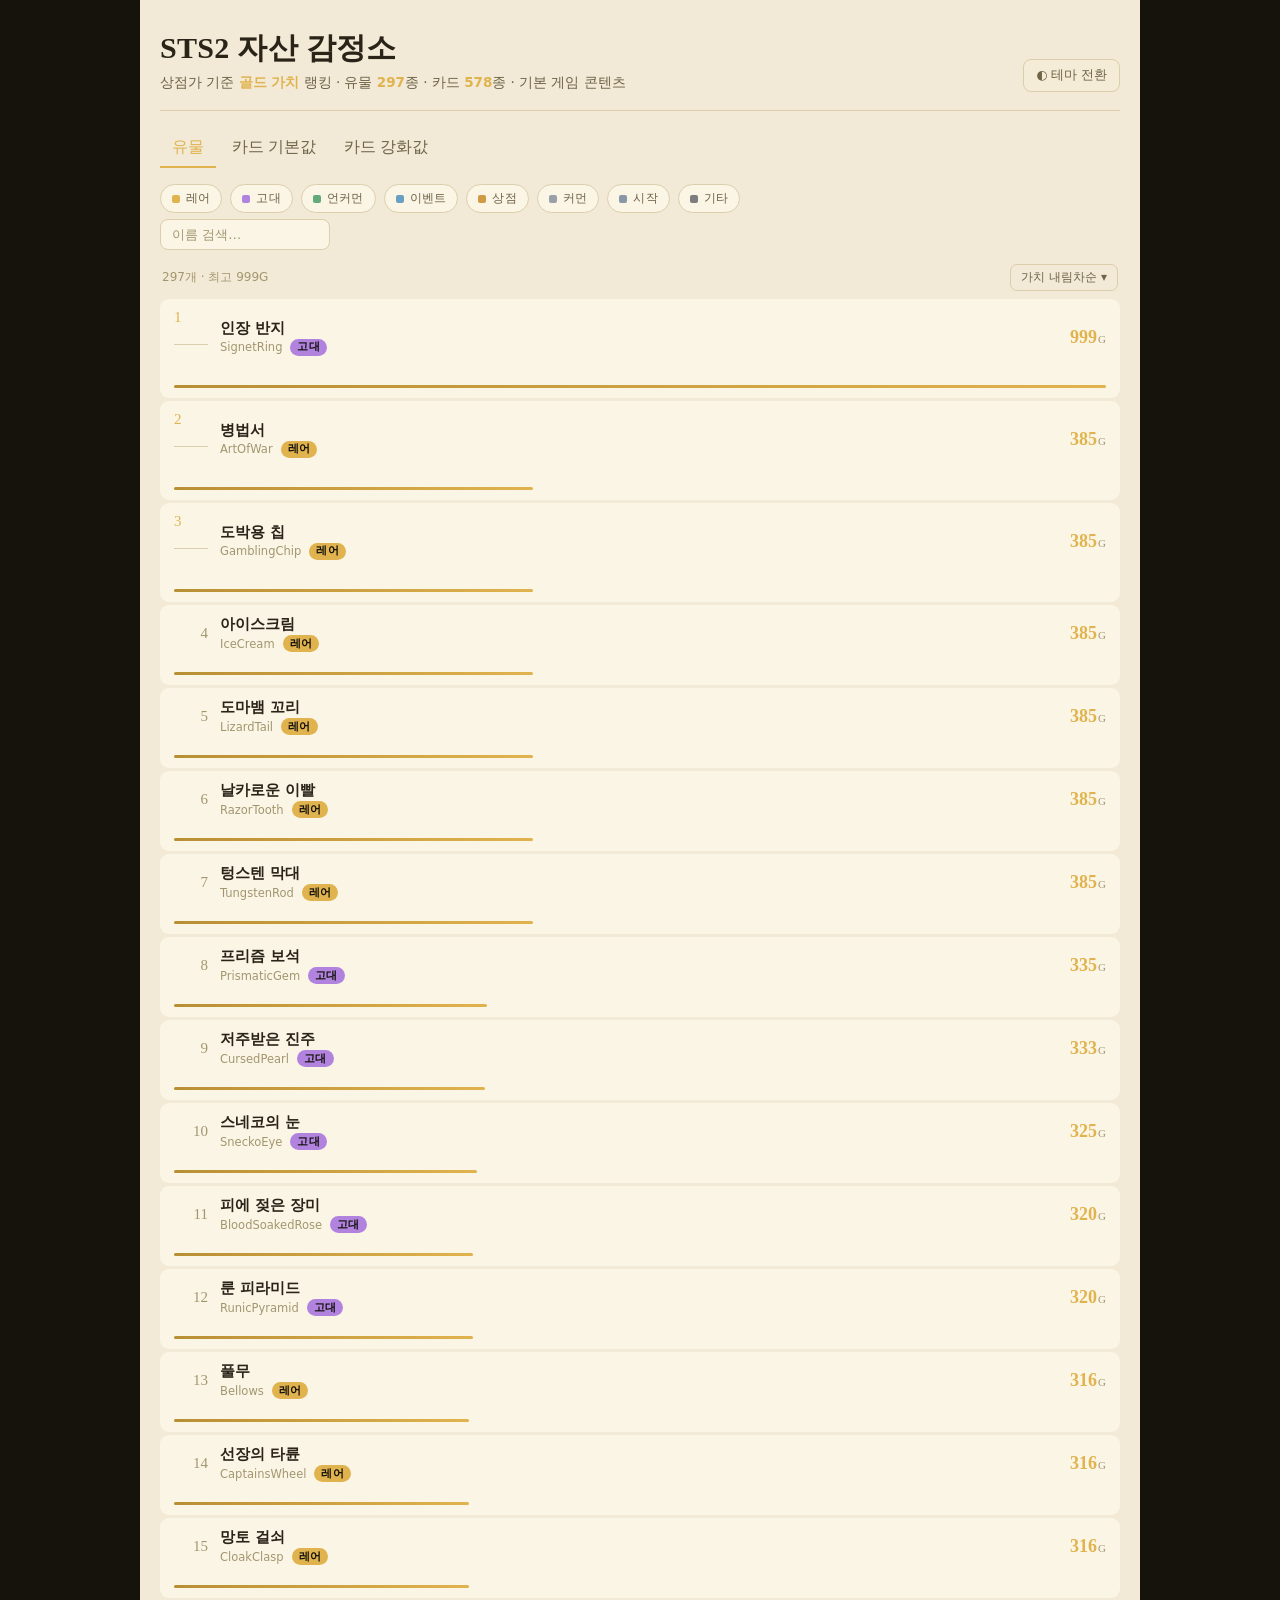
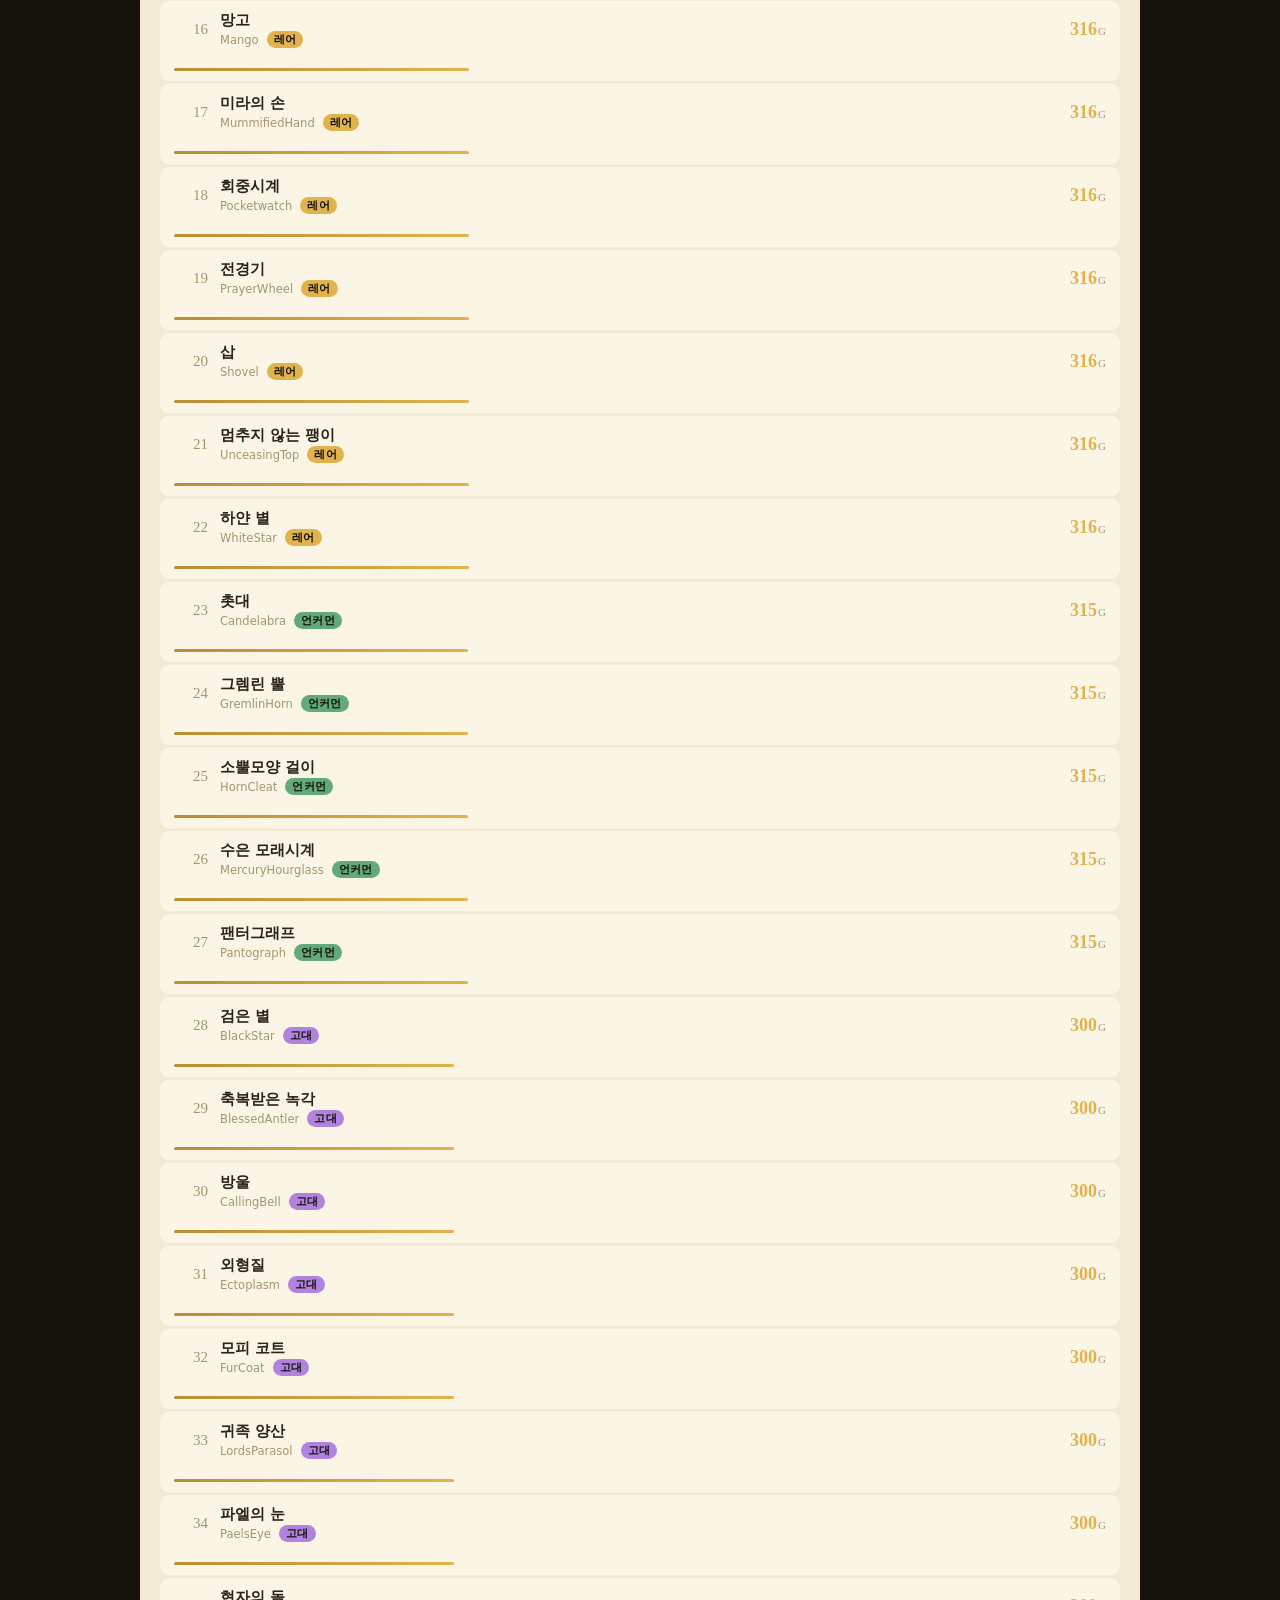
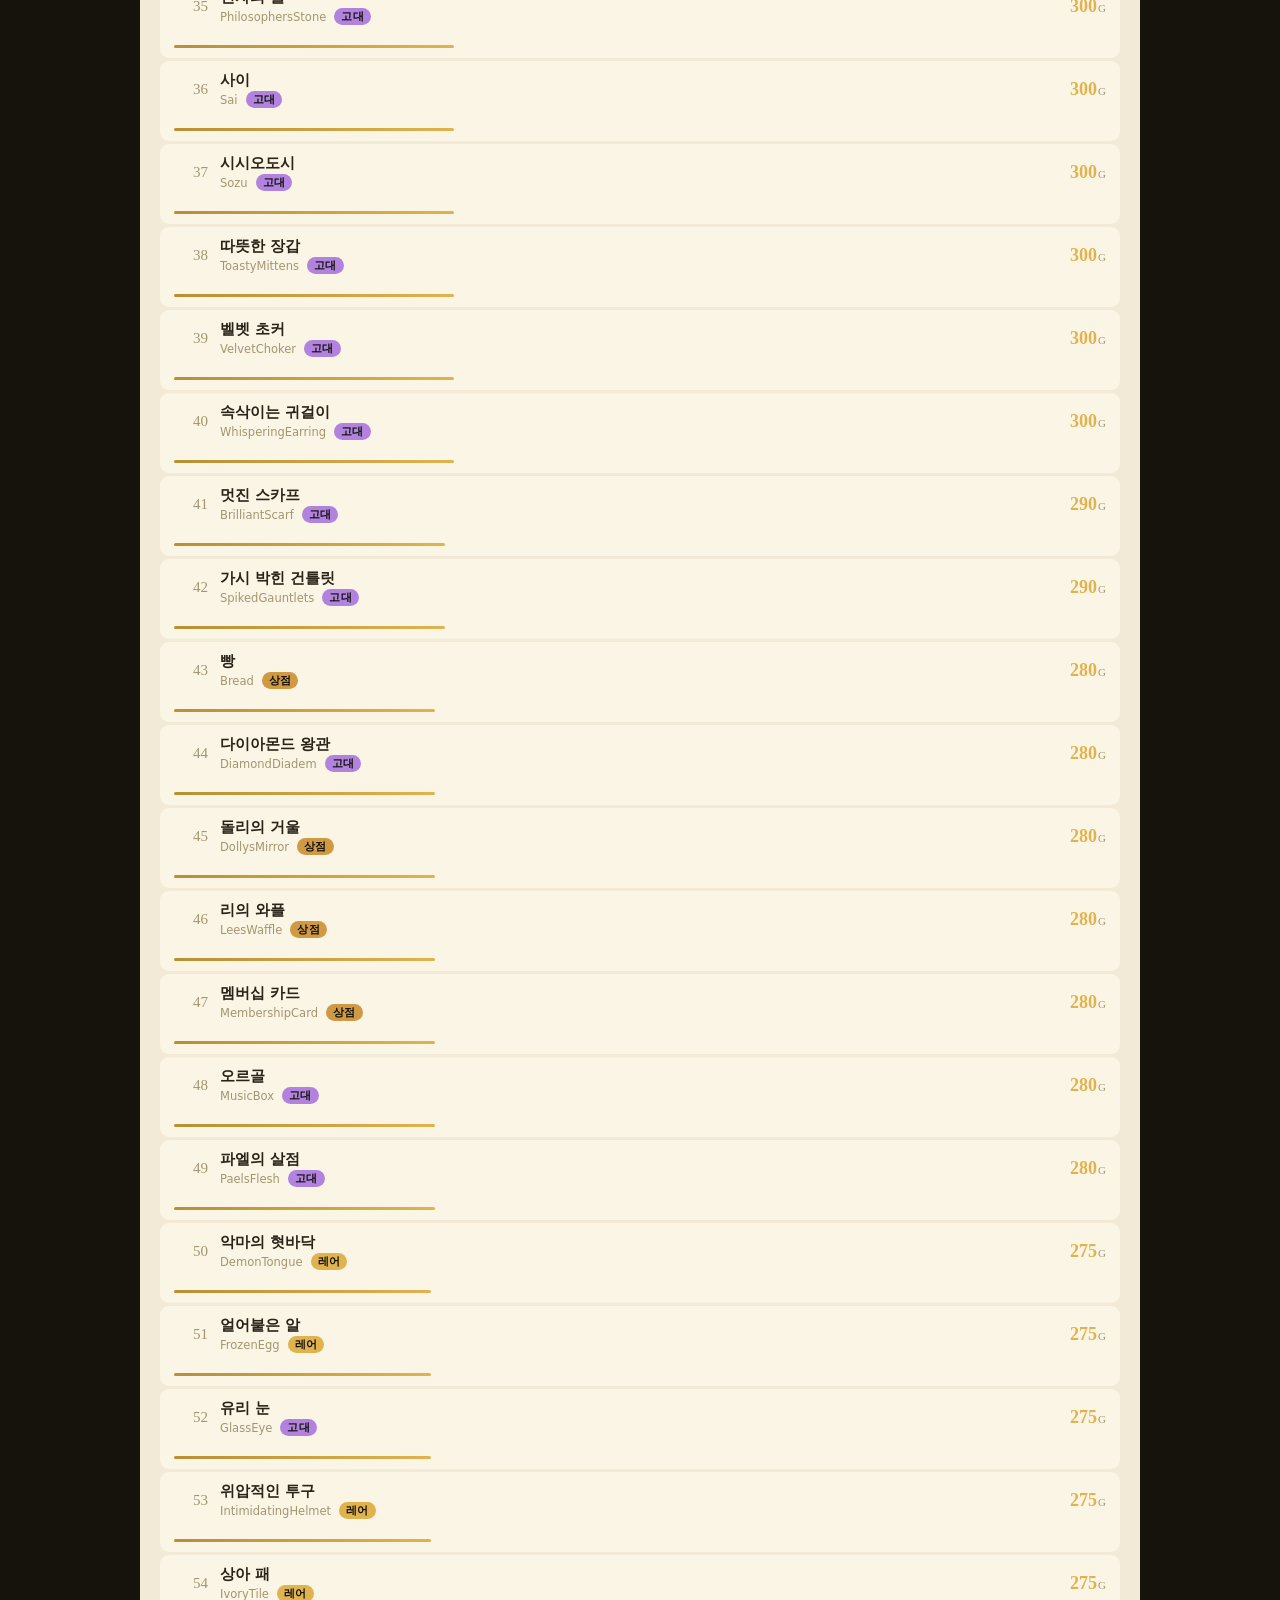
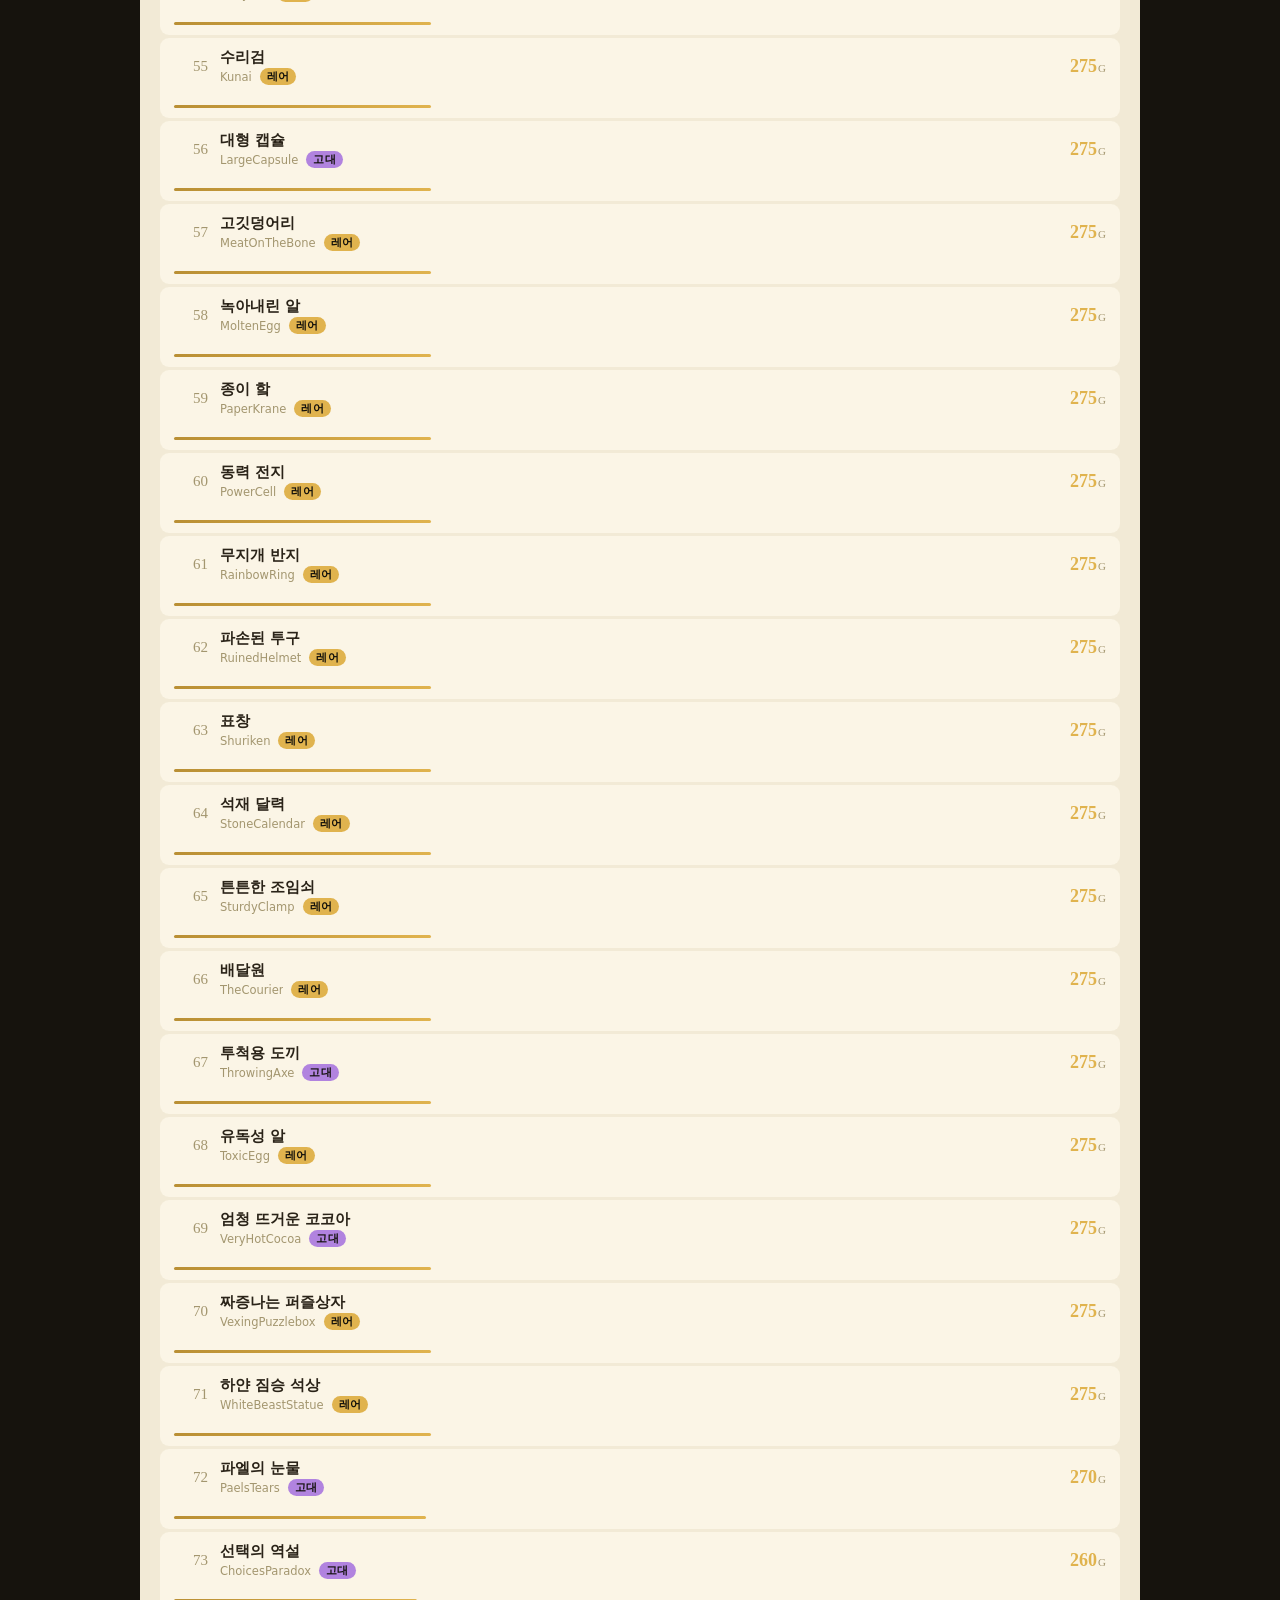
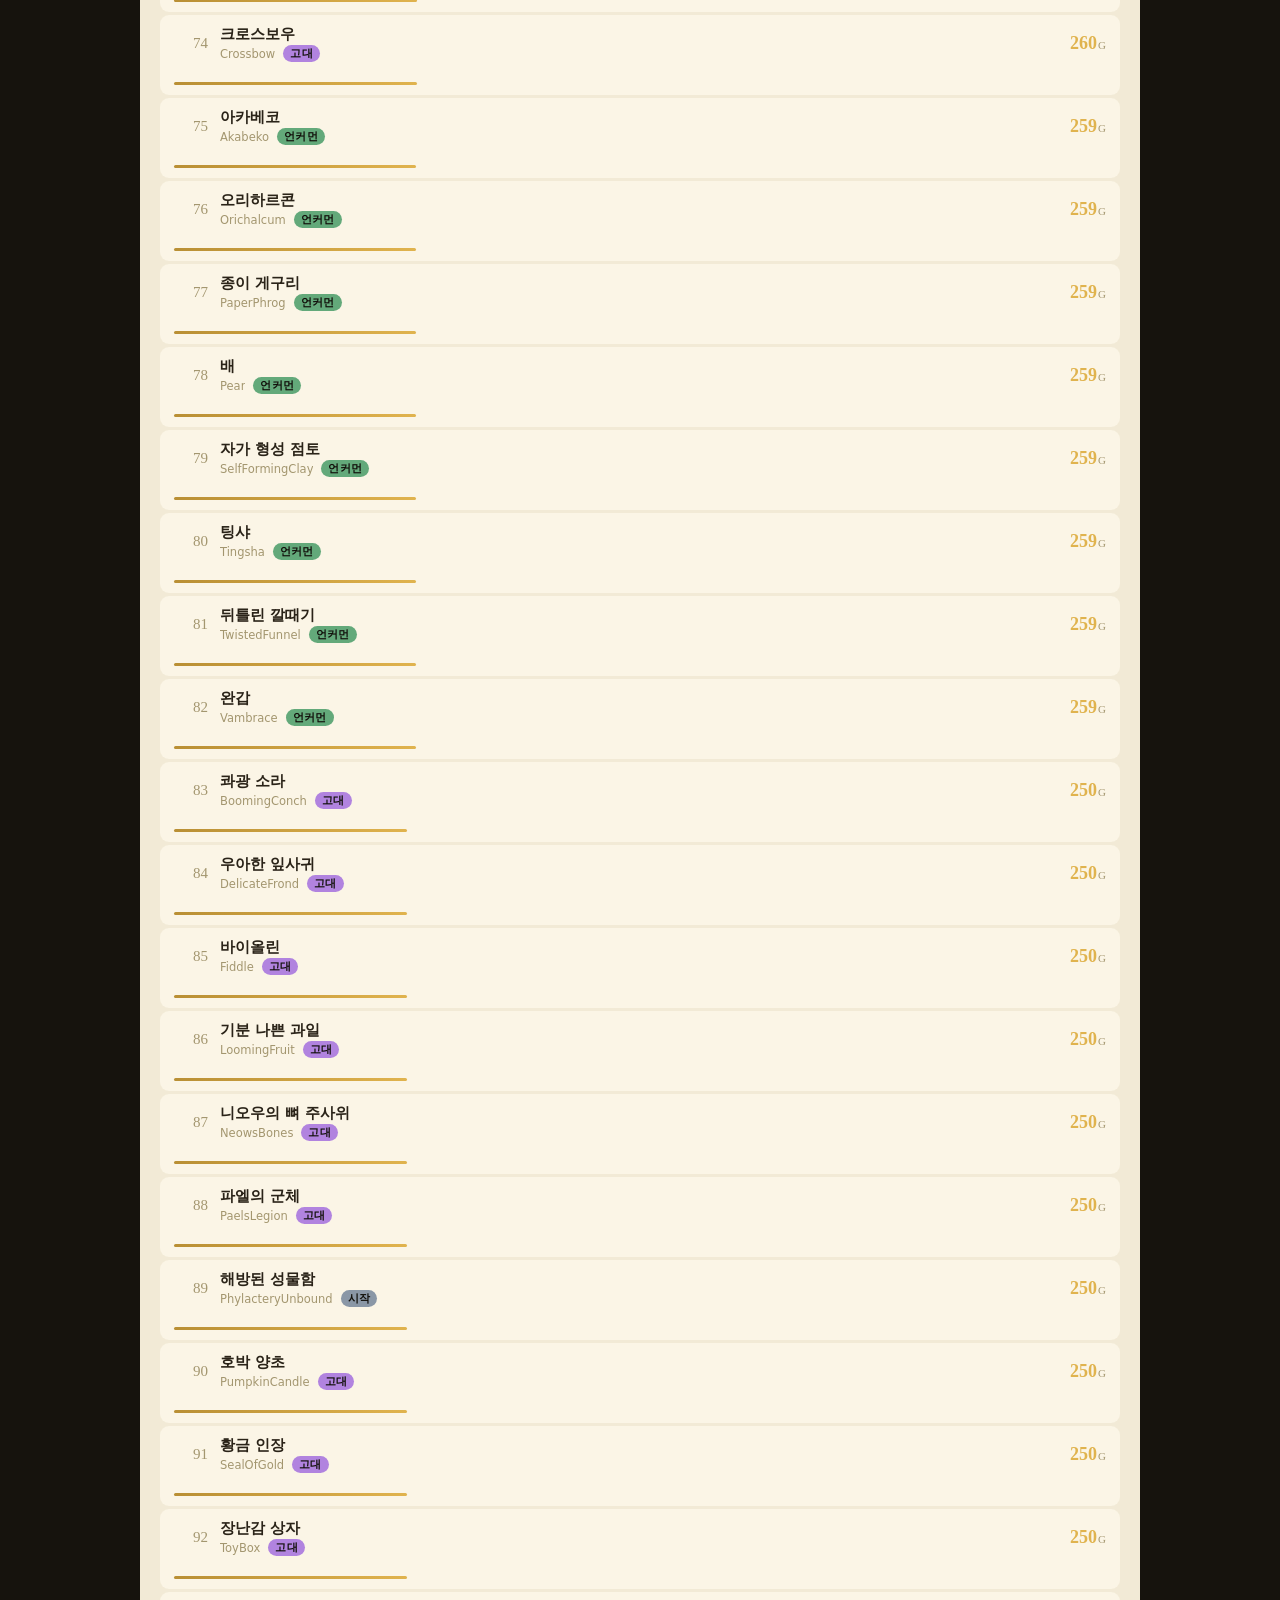
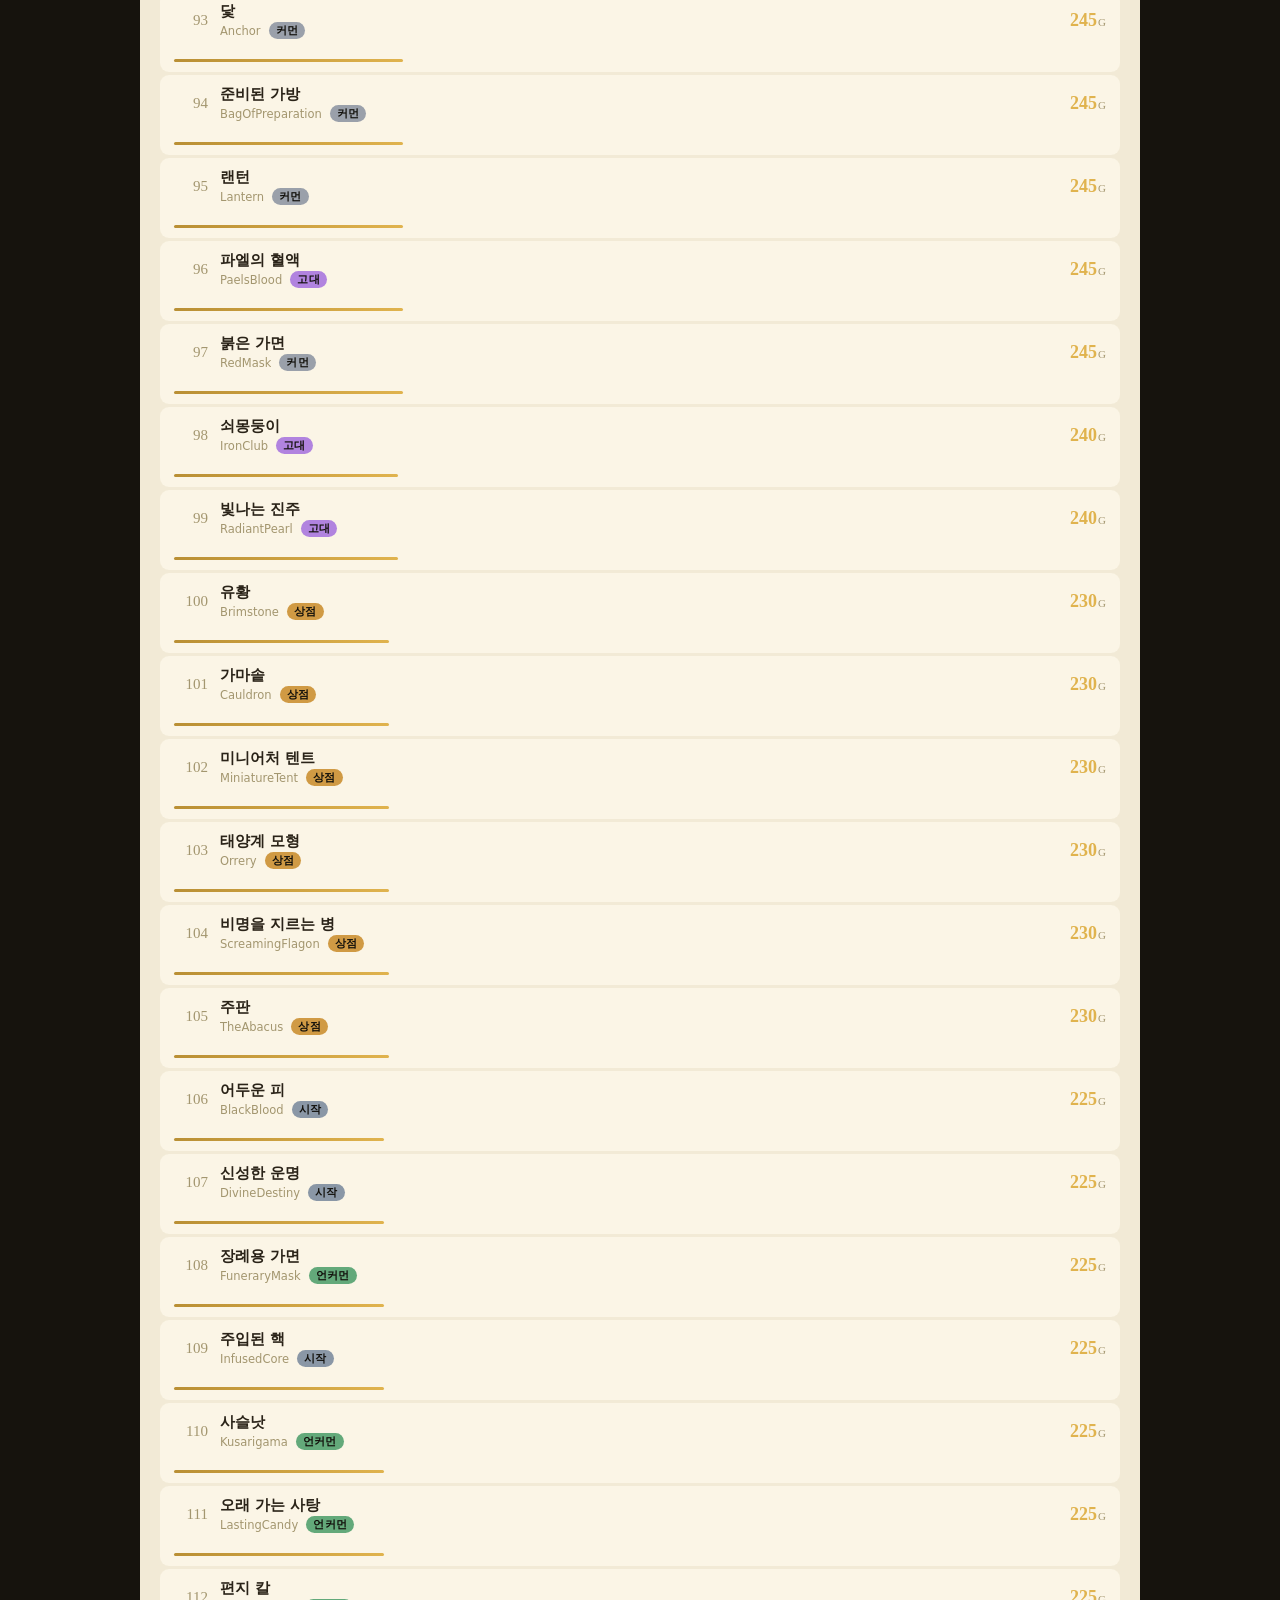
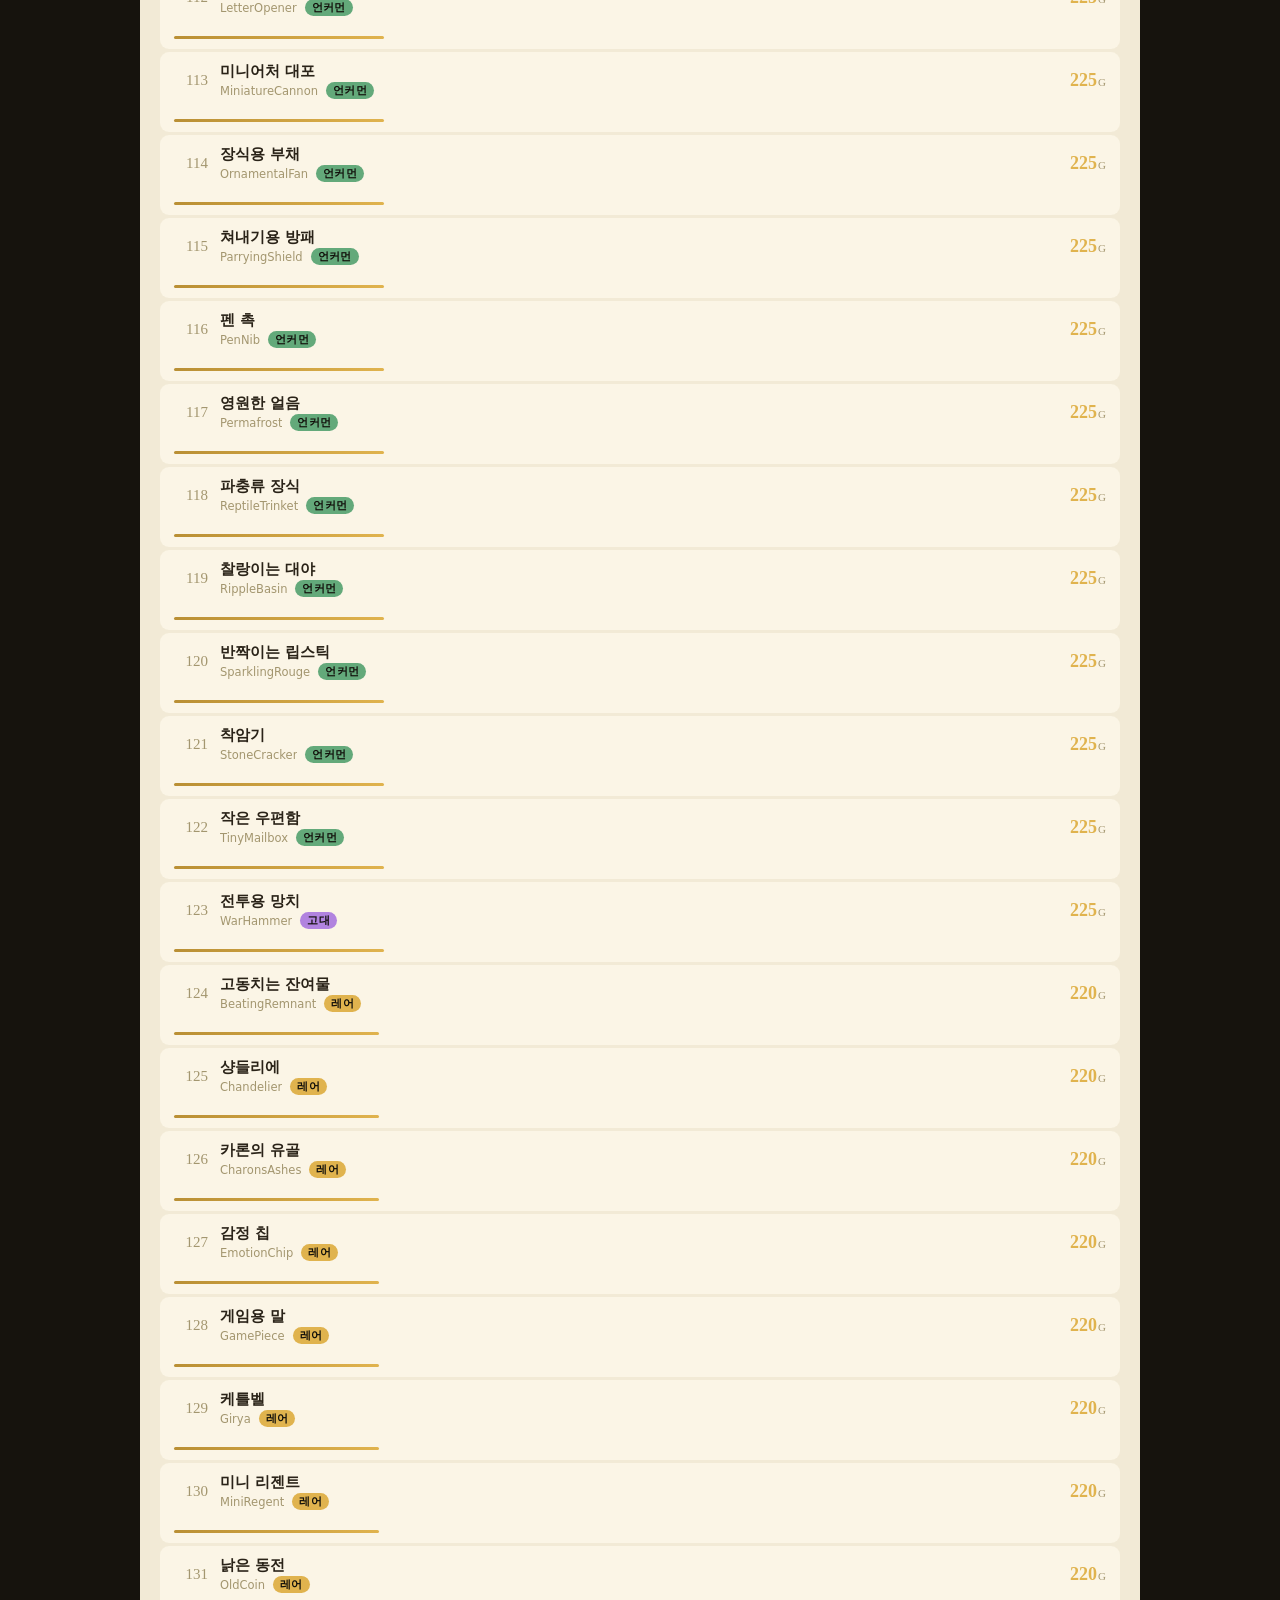
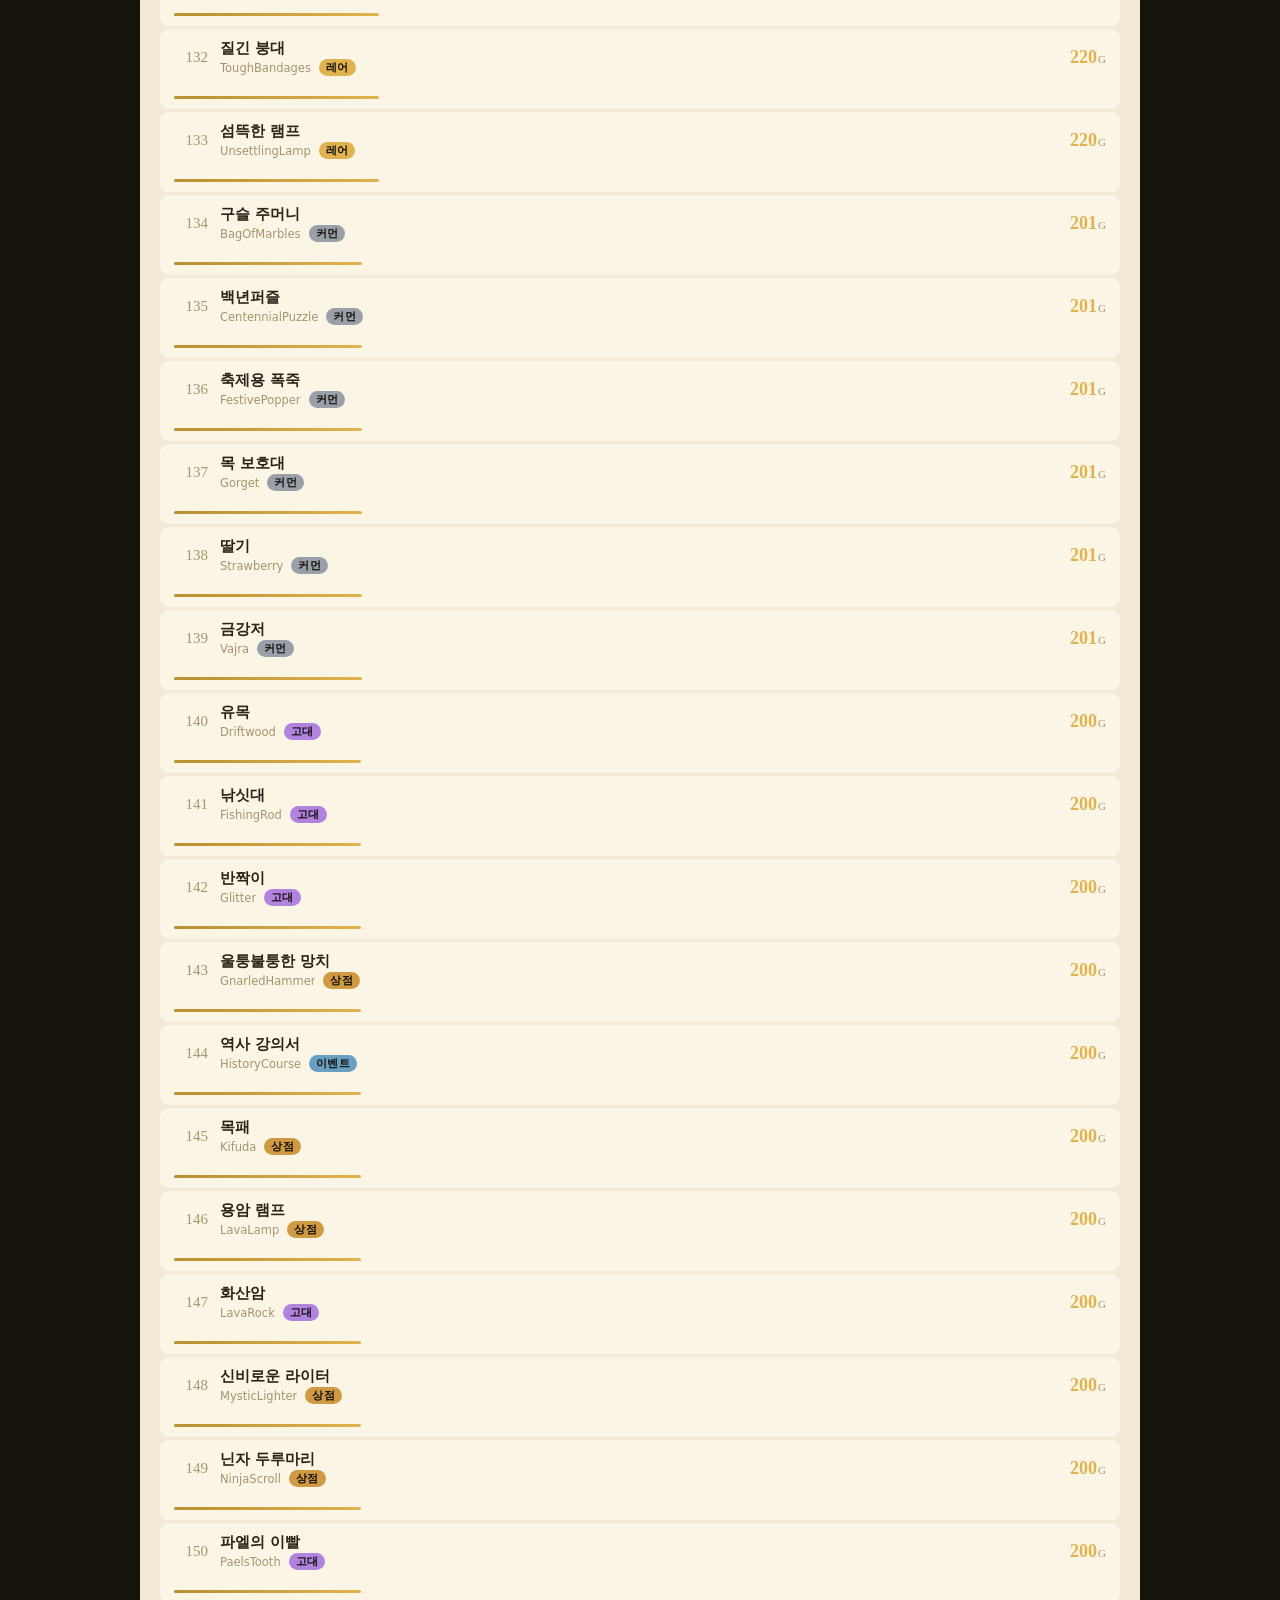
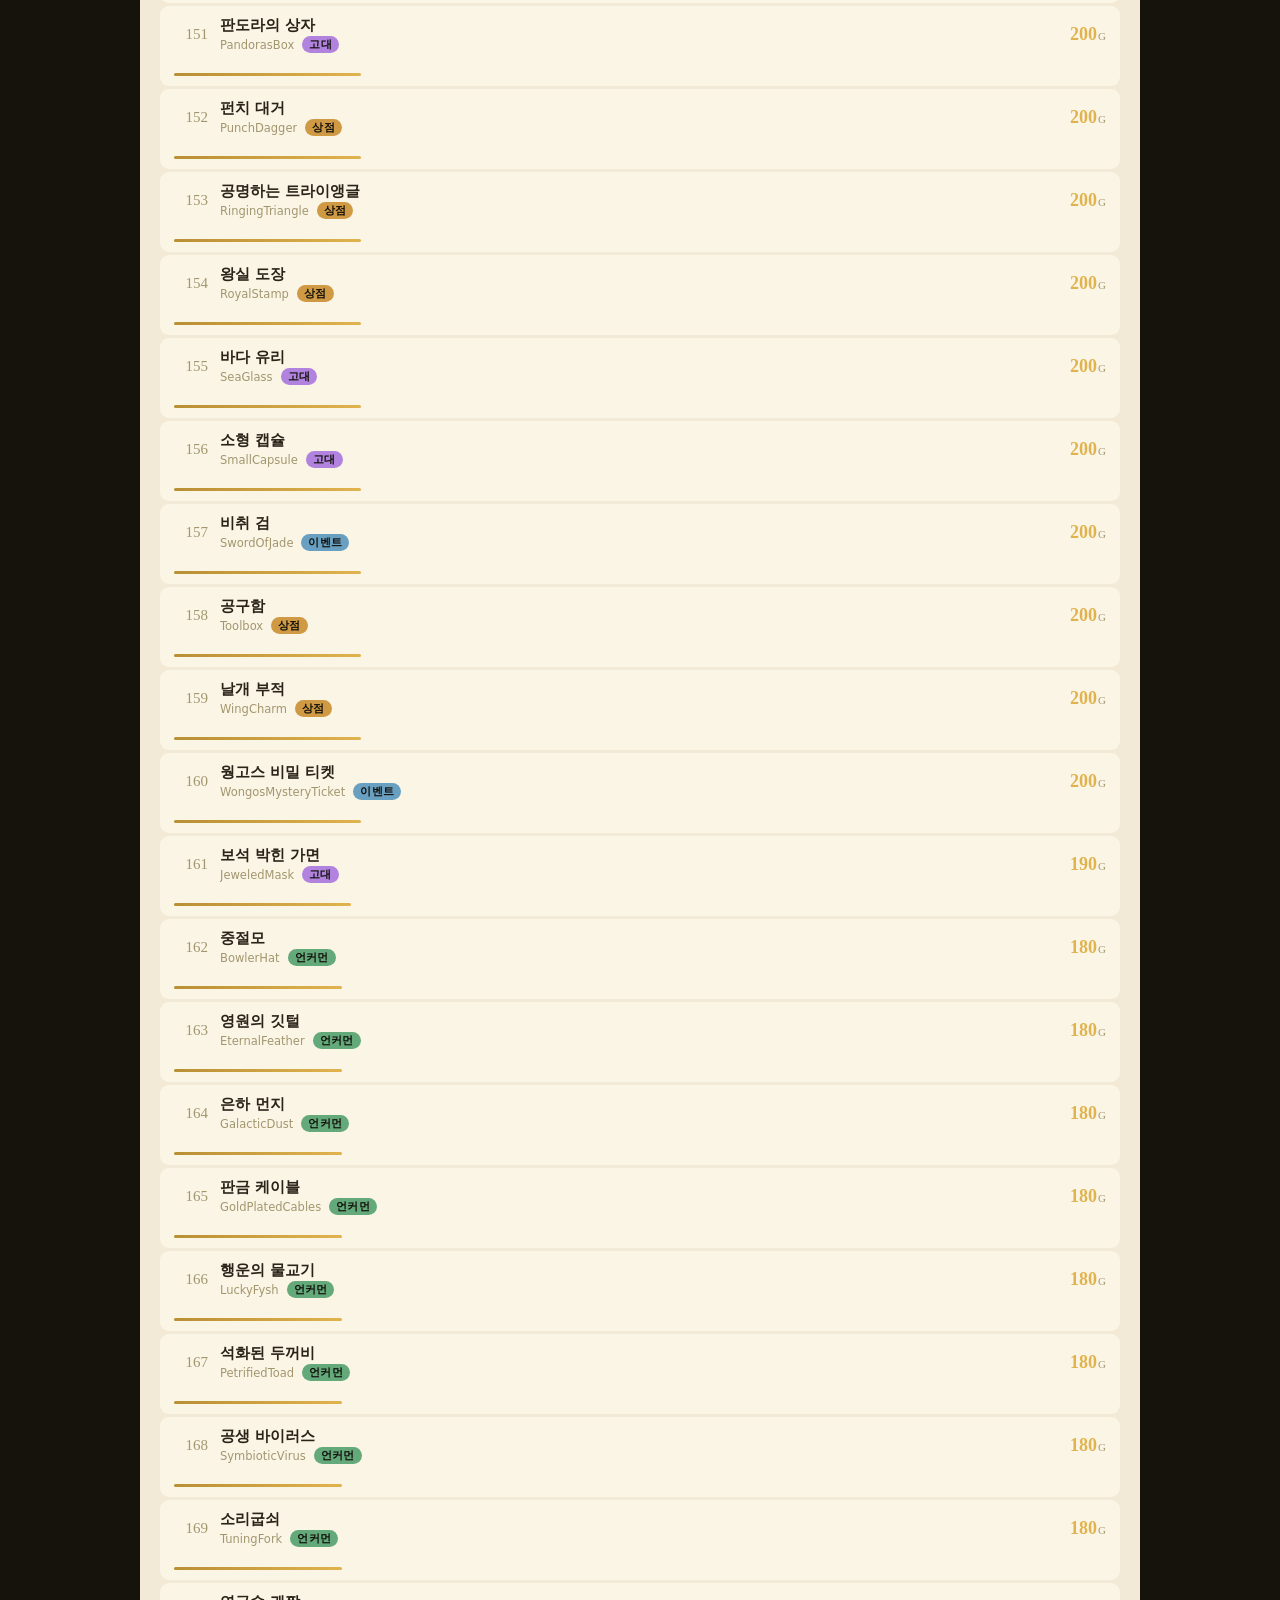
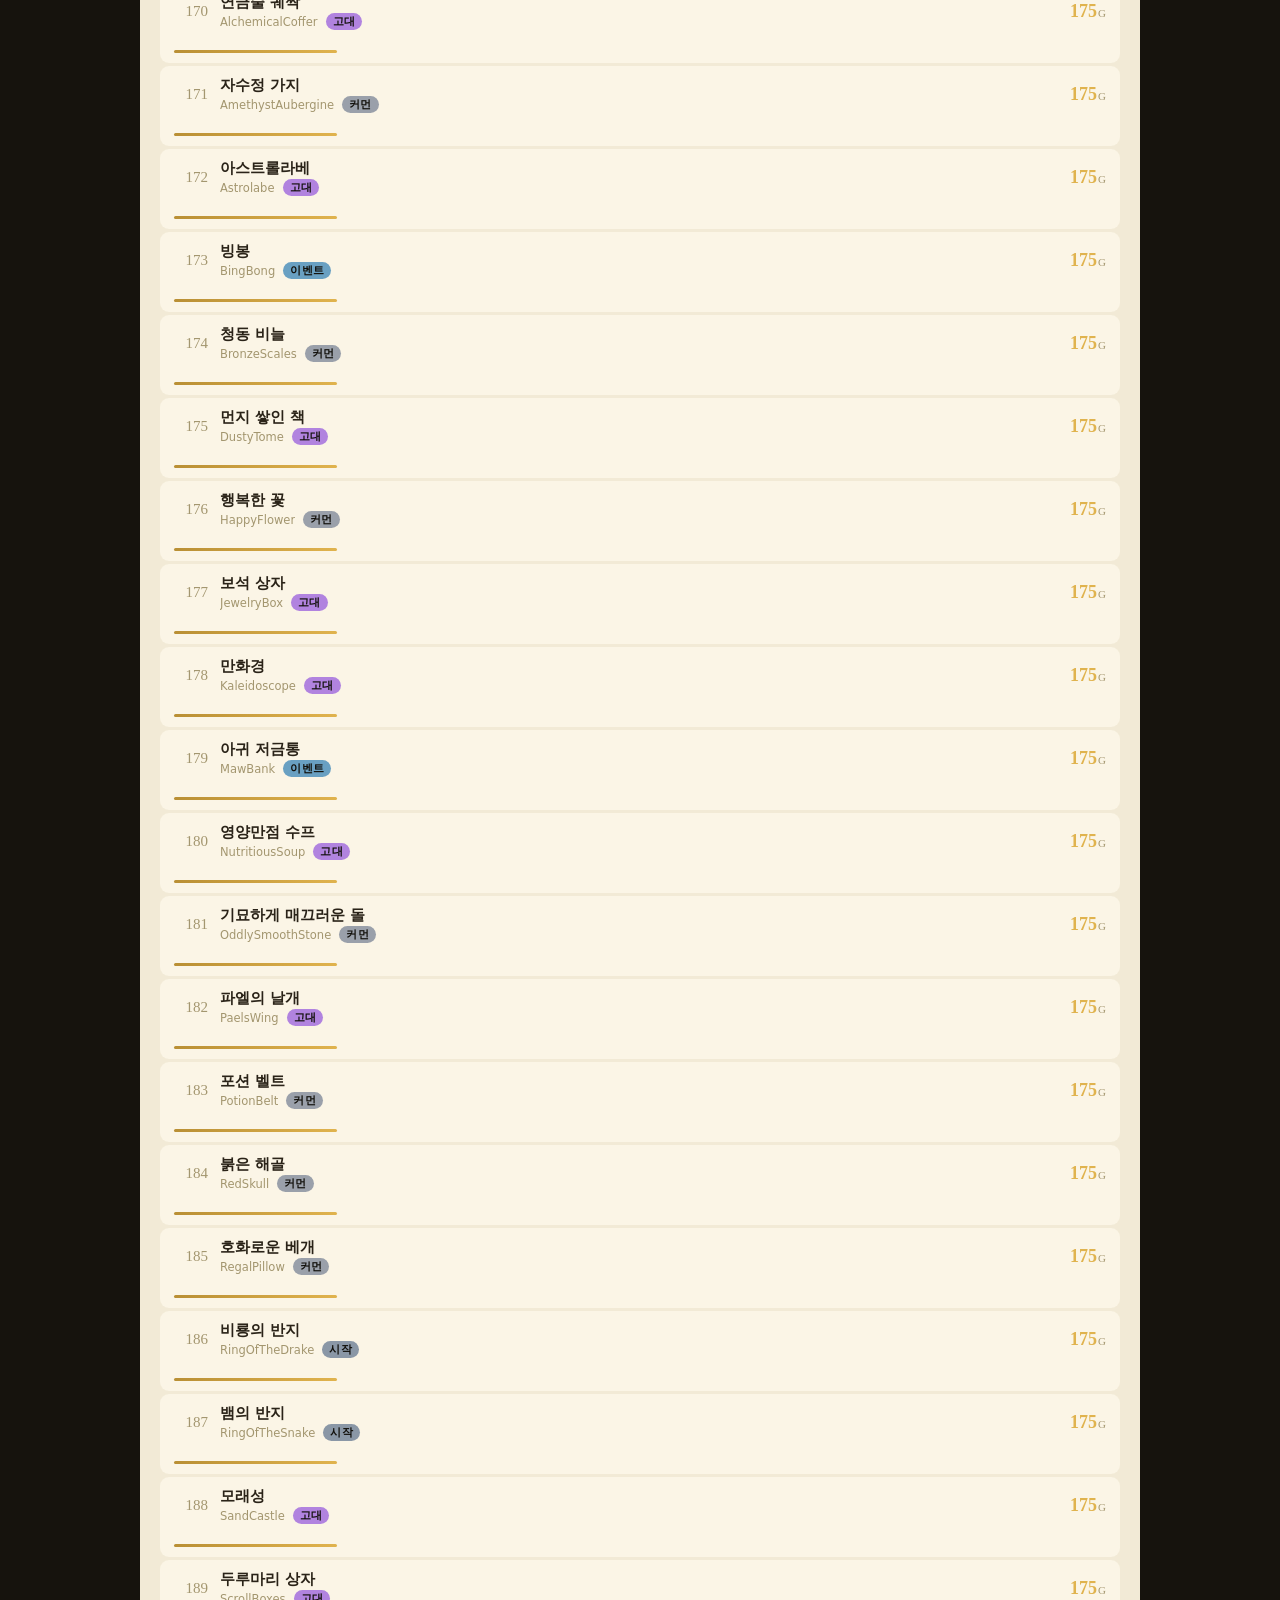
==== commit eb4dd607: "feat(networth): grade shop relics by quality tier (hidden value + penalty) Shop relics (Common/Uncom" ====
--- a/networth/index.html
+++ b/networth/index.html
@@ -111,7 +111,7 @@
   <div class="foot" id="foot"></div>
 </div>
 <script>
-const DATA = {"cards":[{"ko":"연마","en":"ABRASIVE","cls":"Abrasive","rarity":"Rare","char":"SILENT","base":150,"upg":64},{"ko":"촉진제","en":"ACCELERANT","cls":"Accelerant","rarity":"Rare","char":"SILENT","base":150,"upg":58},{"ko":"정밀","en":"ACCURACY","cls":"Accuracy","rarity":"Uncommon","char":"SILENT","base":75,"upg":71},{"ko":"곡예","en":"ACROBATICS","cls":"Acrobatics","rarity":"Uncommon","char":"SILENT","base":75,"upg":85},{"ko":"적응형 타격","en":"ADAPTIVE_STRIKE","cls":"AdaptiveStrike","rarity":"Rare","char":"DEFECT","base":150,"upg":93},{"ko":"아드레날린","en":"ADRENALINE","cls":"Adrenaline","rarity":"Rare","char":"SILENT","base":150,"upg":109},{"ko":"잔상","en":"AFTERIMAGE","cls":"Afterimage","rarity":"Rare","char":"SILENT","base":150,"upg":115},{"ko":"내세","en":"AFTERLIFE","cls":"Afterlife","rarity":"Common","char":"NECROBINDER","base":50,"upg":93},{"ko":"공격성","en":"AGGRESSION","cls":"Aggression","rarity":"Rare","char":"IRONCLAD","base":150,"upg":115},{"ko":"연금","en":"ALCHEMIZE","cls":"Alchemize","rarity":"Rare","char":"SHARED","base":172,"upg":125},{"ko":"정렬","en":"ALIGNMENT","cls":"Alignment","rarity":"Uncommon","char":"REGENT","base":75,"upg":109},{"ko":"하나를 위한 모두","en":"ALL_FOR_ONE","cls":"AllForOne","rarity":"Rare","char":"DEFECT","base":150,"upg":83},{"ko":"분노","en":"ANGER","cls":"Anger","rarity":"Common","char":"IRONCLAD","base":50,"upg":64},{"ko":"임명","en":"ANOINTED","cls":"Anointed","rarity":"Rare","char":"SHARED","base":172,"upg":95},{"ko":"예측","en":"ANTICIPATE","cls":"Anticipate","rarity":"Common","char":"SILENT","base":50,"upg":69},{"ko":"신성","en":"APOTHEOSIS","cls":"Apotheosis","rarity":"Ancient","char":"SHARED","base":175,"upg":125},{"ko":"영체화","en":"APPARITION","cls":"Apparition","rarity":"Ancient","char":"SHARED","base":110,"upg":100},{"ko":"전투장비","en":"ARMAMENTS","cls":"Armaments","rarity":"Common","char":"IRONCLAD","base":50,"upg":120},{"ko":"무기고","en":"ARSENAL","cls":"Arsenal","rarity":"Rare","char":"REGENT","base":150,"upg":100},{"ko":"등반자의 골칫거리","en":"ASCENDERS_BANE","cls":"AscendersBane","rarity":"Curse","char":"SHARED","base":-75,"upg":null},{"ko":"잿빛 타격","en":"ASHEN_STRIKE","cls":"AshenStrike","rarity":"Uncommon","char":"IRONCLAD","base":75,"upg":53},{"ko":"암살","en":"ASSASSINATE","cls":"Assassinate","rarity":"Rare","char":"SILENT","base":150,"upg":85},{"ko":"별의 파동","en":"ASTRAL_PULSE","cls":"AstralPulse","rarity":"Common","char":"REGENT","base":50,"upg":64},{"ko":"자동화","en":"AUTOMATION","cls":"Automation","rarity":"Uncommon","char":"SHARED","base":86,"upg":125},{"ko":"공중제비","en":"BACKFLIP","cls":"Backflip","rarity":"Common","char":"SILENT","base":50,"upg":74},{"ko":"배신","en":"BACKSTAB","cls":"Backstab","rarity":"Uncommon","char":"SILENT","base":75,"upg":83},{"ko":"불운","en":"BAD_LUCK","cls":"BadLuck","rarity":"Curse","char":"SHARED","base":-75,"upg":null},{"ko":"번개 구체","en":"BALL_LIGHTNING","cls":"BallLightning","rarity":"Common","char":"DEFECT","base":50,"upg":74},{"ko":"밴시의 외침","en":"BANSHEES_CRY","cls":"BansheesCry","rarity":"Rare","char":"NECROBINDER","base":150,"upg":205},{"ko":"일제 사격","en":"BARRAGE","cls":"Barrage","rarity":"Common","char":"DEFECT","base":50,"upg":64},{"ko":"바리케이드","en":"BARRICADE","cls":"Barricade","rarity":"Rare","char":"IRONCLAD","base":150,"upg":125},{"ko":"강타","en":"BASH","cls":"Bash","rarity":"Basic","char":"IRONCLAD","base":0,"upg":75},{"ko":"전투 최면","en":"BATTLE_TRANCE","cls":"BattleTrance","rarity":"Uncommon","char":"IRONCLAD","base":75,"upg":85},{"ko":"희망의 등불","en":"BEACON_OF_HOPE","cls":"BeaconOfHope","rarity":"Rare","char":"SHARED","base":172,"upg":85},{"ko":"레이저 포인터","en":"BEAM_CELL","cls":"BeamCell","rarity":"Common","char":"DEFECT","base":50,"upg":66},{"ko":"두들겨 패기","en":"BEAT_DOWN","cls":"BeatDown","rarity":"Rare","char":"SHARED","base":172,"upg":85},{"ko":"재성형","en":"BEAT_INTO_SHAPE","cls":"BeatIntoShape","rarity":"Rare","char":"REGENT","base":150,"upg":122},{"ko":"유인","en":"BECKON","cls":"Beckon","rarity":"Status","char":"SHARED","base":0,"upg":null},{"ko":"물렀거라!","en":"BEGONE","cls":"Begone","rarity":"Common","char":"REGENT","base":50,"upg":60},{"ko":"너만 믿는다","en":"BELIEVE_IN_YOU","cls":"BelieveInYou","rarity":"Uncommon","char":"SHARED","base":86,"upg":109},{"ko":"인지 편향","en":"BIASED_COGNITION","cls":"BiasedCognition","rarity":"Ancient","char":"DEFECT","base":150,"upg":74},{"ko":"빅뱅","en":"BIG_BANG","cls":"BigBang","rarity":"Rare","char":"REGENT","base":150,"upg":100},{"ko":"블랙홀","en":"BLACK_HOLE","cls":"BlackHole","rarity":"Uncommon","char":"REGENT","base":75,"upg":58},{"ko":"검무","en":"BLADE_DANCE","cls":"BladeDance","rarity":"Common","char":"SILENT","base":50,"upg":85},{"ko":"잉크 칼날","en":"BLADE_OF_INK","cls":"BladeOfInk","rarity":"Rare","char":"SILENT","base":150,"upg":85},{"ko":"역병 타격","en":"BLIGHT_STRIKE","cls":"BlightStrike","rarity":"Common","char":"NECROBINDER","base":50,"upg":64},{"ko":"사혈","en":"BLOODLETTING","cls":"Bloodletting","rarity":"Common","char":"IRONCLAD","base":50,"upg":109},{"ko":"피의 벽","en":"BLOOD_WALL","cls":"BloodWall","rarity":"Common","char":"IRONCLAD","base":50,"upg":83},{"ko":"몽둥이질","en":"BLUDGEON","cls":"Bludgeon","rarity":"Uncommon","char":"IRONCLAD","base":75,"upg":141},{"ko":"흐릿함","en":"BLUR","cls":"Blur","rarity":"Uncommon","char":"SILENT","base":75,"upg":74},{"ko":"호위","en":"BODYGUARD","cls":"Bodyguard","rarity":"Basic","char":"NECROBINDER","base":0,"upg":77},{"ko":"몸통 박치기","en":"BODY_SLAM","cls":"BodySlam","rarity":"Common","char":"IRONCLAD","base":50,"upg":125},{"ko":"사냥돌","en":"BOLAS","cls":"Bolas","rarity":"Rare","char":"SHARED","base":172,"upg":55},{"ko":"포격","en":"BOMBARDMENT","cls":"Bombardment","rarity":"Rare","char":"REGENT","base":150,"upg":103},{"ko":"뼛조각","en":"BONE_SHARDS","cls":"BoneShards","rarity":"Uncommon","char":"NECROBINDER","base":75,"upg":98},{"ko":"가속 이탈","en":"BOOST_AWAY","cls":"BoostAway","rarity":"Common","char":"DEFECT","base":50,"upg":74},{"ko":"부팅 과정","en":"BOOT_SEQUENCE","cls":"BootSequence","rarity":"Uncommon","char":"DEFECT","base":75,"upg":74},{"ko":"연명","en":"BORROWED_TIME","cls":"BorrowedTime","rarity":"Uncommon","char":"NECROBINDER","base":75,"upg":173},{"ko":"탄성 플라스크","en":"BOUNCING_FLASK","cls":"BouncingFlask","rarity":"Uncommon","char":"SILENT","base":75,"upg":80},{"ko":"낙인","en":"BRAND","cls":"Brand","rarity":"Rare","char":"IRONCLAD","base":150,"upg":69},{"ko":"박살","en":"BREAK","cls":"Break","rarity":"Ancient","char":"IRONCLAD","base":145,"upg":163},{"ko":"정면 돌파","en":"BREAKTHROUGH","cls":"Breakthrough","rarity":"Common","char":"IRONCLAD","base":50,"upg":83},{"ko":"찬란한 불꽃","en":"BRIGHTEST_FLAME","cls":"BrightestFlame","rarity":"Ancient","char":"SHARED","base":110,"upg":149},{"ko":"차오르는 독","en":"BUBBLE_BUBBLE","cls":"BubbleBubble","rarity":"Uncommon","char":"SILENT","base":75,"upg":79},{"ko":"버퍼","en":"BUFFER","cls":"Buffer","rarity":"Rare","char":"DEFECT","base":150,"upg":58},{"ko":"증강","en":"BULK_UP","cls":"BulkUp","rarity":"Uncommon","char":"DEFECT","base":75,"upg":93},{"ko":"불릿 타임","en":"BULLET_TIME","cls":"BulletTime","rarity":"Rare","char":"SILENT","base":150,"upg":125},{"ko":"협박","en":"BULLY","cls":"Bully","rarity":"Uncommon","char":"IRONCLAD","base":75,"upg":53},{"ko":"보루","en":"BULWARK","cls":"Bulwark","rarity":"Uncommon","char":"REGENT","base":75,"upg":146},{"ko":"기쁨의 선물","en":"BUNDLE_OF_JOY","cls":"BundleOfJoy","rarity":"Rare","char":"REGENT","base":150,"upg":85},{"ko":"화상","en":"BURN","cls":"Burn","rarity":"Status","char":"SHARED","base":0,"upg":null},{"ko":"불타는 조약","en":"BURNING_PACT","cls":"BurningPact","rarity":"Uncommon","char":"IRONCLAD","base":75,"upg":85},{"ko":"폭주","en":"BURST","cls":"Burst","rarity":"Rare","char":"SILENT","base":150,"upg":58},{"ko":"매장","en":"BURY","cls":"Bury","rarity":"Uncommon","char":"NECROBINDER","base":75,"upg":151},{"ko":"섀도니스 알","en":"BYRDONIS_EGG","cls":"ByrdonisEgg","rarity":"Quest","char":"SHARED","base":0,"upg":null},{"ko":"섀 급습","en":"BYRD_SWOOP","cls":"ByrdSwoop","rarity":"Event","char":"SHARED","base":85,"upg":83},{"ko":"재앙","en":"CALAMITY","cls":"Calamity","rarity":"Rare","char":"SHARED","base":172,"upg":125},{"ko":"석회화","en":"CALCIFY","cls":"Calcify","rarity":"Uncommon","char":"NECROBINDER","base":75,"upg":71},{"ko":"계산된 도박","en":"CALCULATED_GAMBLE","cls":"CalculatedGamble","rarity":"Uncommon","char":"SILENT","base":75,"upg":90},{"ko":"공허의 부름","en":"CALL_OF_THE_VOID","cls":"CallOfTheVoid","rarity":"Rare","char":"NECROBINDER","base":150,"upg":90},{"ko":"마름쇠","en":"CALTROPS","cls":"Caltrops","rarity":"Event","char":"SHARED","base":65,"upg":64},{"ko":"축전기","en":"CAPACITOR","cls":"Capacitor","rarity":"Uncommon","char":"DEFECT","base":75,"upg":80},{"ko":"혼령 포획","en":"CAPTURE_SPIRIT","cls":"CaptureSpirit","rarity":"Uncommon","char":"NECROBINDER","base":75,"upg":95},{"ko":"연쇄","en":"CASCADE","cls":"Cascade","rarity":"Rare","char":"IRONCLAD","base":150,"upg":85},{"ko":"재난","en":"CATASTROPHE","cls":"Catastrophe","rarity":"Uncommon","char":"SHARED","base":86,"upg":85},{"ko":"천상의 권능","en":"CELESTIAL_MIGHT","cls":"CelestialMight","rarity":"Common","char":"REGENT","base":50,"upg":80},{"ko":"혼돈","en":"CHAOS","cls":"Chaos","rarity":"Uncommon","char":"DEFECT","base":75,"upg":80},{"ko":"돌격!!","en":"CHARGE","cls":"Charge","rarity":"Uncommon","char":"REGENT","base":75,"upg":65},{"ko":"배터리 충전","en":"CHARGE_BATTERY","cls":"ChargeBattery","rarity":"Common","char":"DEFECT","base":50,"upg":74},{"ko":"별의 아이","en":"CHILD_OF_THE_STARS","cls":"ChildOfTheStars","rarity":"Uncommon","char":"REGENT","base":75,"upg":58},{"ko":"오한","en":"CHILL","cls":"Chill","rarity":"Uncommon","char":"DEFECT","base":75,"upg":125},{"ko":"잿불","en":"CINDER","cls":"Cinder","rarity":"Common","char":"IRONCLAD","base":50,"upg":103},{"ko":"격돌","en":"CLASH","cls":"Clash","rarity":"Event","char":"SHARED","base":55,"upg":83},{"ko":"후벼 파기","en":"CLAW","cls":"Claw","rarity":"Common","char":"DEFECT","base":50,"upg":67},{"ko":"정화","en":"CLEANSE","cls":"Cleanse","rarity":"Uncommon","char":"NECROBINDER","base":75,"upg":77},{"ko":"망토와 단검","en":"CLOAK_AND_DAGGER","cls":"CloakAndDagger","rarity":"Common","char":"SILENT","base":50,"upg":85},{"ko":"별의 망토","en":"CLOAK_OF_STARS","cls":"CloakOfStars","rarity":"Common","char":"REGENT","base":50,"upg":74},{"ko":"서투름","en":"CLUMSY","cls":"Clumsy","rarity":"Curse","char":"SHARED","base":-75,"upg":null},{"ko":"꽃샘추위","en":"COLD_SNAP","cls":"ColdSnap","rarity":"Common","char":"DEFECT","base":50,"upg":74},{"ko":"불가피한 충돌","en":"COLLISION_COURSE","cls":"CollisionCourse","rarity":"Common","char":"REGENT","base":50,"upg":83},{"ko":"거상","en":"COLOSSUS","cls":"Colossus","rarity":"Uncommon","char":"IRONCLAD","base":75,"upg":74},{"ko":"혜성","en":"COMET","cls":"Comet","rarity":"Rare","char":"REGENT","base":150,"upg":151},{"ko":"압축","en":"COMPACT","cls":"Compact","rarity":"Uncommon","char":"DEFECT","base":75,"upg":55},{"ko":"컴파일 드라이버","en":"COMPILE_DRIVER","cls":"CompileDriver","rarity":"Common","char":"DEFECT","base":50,"upg":74},{"ko":"대화재","en":"CONFLAGRATION","cls":"Conflagration","rarity":"Rare","char":"IRONCLAD","base":150,"upg":80},{"ko":"정복자","en":"CONQUEROR","cls":"Conqueror","rarity":"Uncommon","char":"REGENT","base":75,"upg":93},{"ko":"그림자 소모","en":"CONSUMING_SHADOW","cls":"ConsumingShadow","rarity":"Rare","char":"DEFECT","base":150,"upg":80},{"ko":"수렴","en":"CONVERGENCE","cls":"Convergence","rarity":"Uncommon","char":"REGENT","base":75,"upg":64},{"ko":"냉각재","en":"COOLANT","cls":"Coolant","rarity":"Rare","char":"DEFECT","base":150,"upg":58},{"ko":"냉정함","en":"COOLHEADED","cls":"Coolheaded","rarity":"Common","char":"DEFECT","base":50,"upg":85},{"ko":"협력","en":"COORDINATE","cls":"Coordinate","rarity":"Uncommon","char":"SHARED","base":86,"upg":117},{"ko":"부식성 파도","en":"CORROSIVE_WAVE","cls":"CorrosiveWave","rarity":"Rare","char":"SILENT","base":150,"upg":58},{"ko":"타락","en":"CORRUPTION","cls":"Corruption","rarity":"Ancient","char":"IRONCLAD","base":165,"upg":125},{"ko":"우주적 무관심","en":"COSMIC_INDIFFERENCE","cls":"CosmicIndifference","rarity":"Common","char":"REGENT","base":50,"upg":74},{"ko":"카운트다운","en":"COUNTDOWN","cls":"Countdown","rarity":"Uncommon","char":"NECROBINDER","base":75,"upg":83},{"ko":"불시착","en":"CRASH_LANDING","cls":"CrashLanding","rarity":"Rare","char":"REGENT","base":150,"upg":93},{"ko":"창의적인 인공지능","en":"CREATIVE_AI","cls":"CreativeAi","rarity":"Rare","char":"DEFECT","base":150,"upg":125},{"ko":"초승달 창","en":"CRESCENT_SPEAR","cls":"CrescentSpear","rarity":"Common","char":"REGENT","base":50,"upg":53},{"ko":"핏빛 망토","en":"CRIMSON_MANTLE","cls":"CrimsonMantle","rarity":"Rare","char":"IRONCLAD","base":150,"upg":71},{"ko":"악랄함","en":"CRUELTY","cls":"Cruelty","rarity":"Rare","char":"IRONCLAD","base":150,"upg":220},{"ko":"지면 파쇄","en":"CRUSH_UNDER","cls":"CrushUnder","rarity":"Common","char":"REGENT","base":50,"upg":64},{"ko":"방울의 저주","en":"CURSE_OF_THE_BELL","cls":"CurseOfTheBell","rarity":"Curse","char":"SHARED","base":-75,"upg":null},{"ko":"단검 분사","en":"DAGGER_SPRAY","cls":"DaggerSpray","rarity":"Common","char":"SILENT","base":50,"upg":64},{"ko":"단검 투척","en":"DAGGER_THROW","cls":"DaggerThrow","rarity":"Common","char":"SILENT","base":50,"upg":74},{"ko":"죽음의 무도","en":"DANSE_MACABRE","cls":"DanseMacabre","rarity":"Uncommon","char":"NECROBINDER","base":75,"upg":71},{"ko":"어둠","en":"DARKNESS","cls":"Darkness","rarity":"Uncommon","char":"DEFECT","base":75,"upg":100},{"ko":"어둠의 포옹","en":"DARK_EMBRACE","cls":"DarkEmbrace","rarity":"Rare","char":"IRONCLAD","base":150,"upg":125},{"ko":"어둠의 족쇄","en":"DARK_SHACKLES","cls":"DarkShackles","rarity":"Uncommon","char":"SHARED","base":86,"upg":103},{"ko":"돌진","en":"DASH","cls":"Dash","rarity":"Uncommon","char":"SILENT","base":75,"upg":103},{"ko":"어지러움","en":"DAZED","cls":"Dazed","rarity":"Status","char":"SHARED","base":0,"upg":null},{"ko":"맹독","en":"DEADLY_POISON","cls":"DeadlyPoison","rarity":"Common","char":"SILENT","base":50,"upg":67},{"ko":"죽음 인도자","en":"DEATHBRINGER","cls":"Deathbringer","rarity":"Uncommon","char":"NECROBINDER","base":75,"upg":125},{"ko":"죽음의 문턱","en":"DEATHS_DOOR","cls":"DeathsDoor","rarity":"Uncommon","char":"NECROBINDER","base":75,"upg":55},{"ko":"죽음의 행진","en":"DEATH_MARCH","cls":"DeathMarch","rarity":"Uncommon","char":"NECROBINDER","base":75,"upg":77},{"ko":"쇠락","en":"DEBILITATE","cls":"Debilitate","rarity":"Uncommon","char":"NECROBINDER","base":75,"upg":77},{"ko":"잔해","en":"DEBRIS","cls":"Debris","rarity":"Status","char":"SHARED","base":0,"upg":null},{"ko":"빚","en":"DEBT","cls":"Debt","rarity":"Curse","char":"SHARED","base":-75,"upg":null},{"ko":"부패","en":"DECAY","cls":"Decay","rarity":"Curse","char":"SHARED","base":-75,"upg":null},{"ko":"어려운 결정","en":"DECISIONS_DECISIONS","cls":"DecisionsDecisions","rarity":"Rare","char":"REGENT","base":150,"upg":125},{"ko":"수비","en":"DEFEND_DEFECT","cls":"DefendDefect","rarity":"Basic","char":"DEFECT","base":0,"upg":74},{"ko":"수비","en":"DEFEND_IRONCLAD","cls":"DefendIronclad","rarity":"Basic","char":"IRONCLAD","base":0,"upg":74},{"ko":"수비","en":"DEFEND_NECROBINDER","cls":"DefendNecrobinder","rarity":"Basic","char":"NECROBINDER","base":0,"upg":74},{"ko":"수비","en":"DEFEND_REGENT","cls":"DefendRegent","rarity":"Basic","char":"REGENT","base":0,"upg":74},{"ko":"수비","en":"DEFEND_SILENT","cls":"DefendSilent","rarity":"Basic","char":"SILENT","base":0,"upg":74},{"ko":"모독","en":"DEFILE","cls":"Defile","rarity":"Common","char":"NECROBINDER","base":50,"upg":83},{"ko":"튕겨내기","en":"DEFLECT","cls":"Deflect","rarity":"Common","char":"SILENT","base":50,"upg":74},{"ko":"조각모음","en":"DEFRAGMENT","cls":"Defragment","rarity":"Rare","char":"DEFECT","base":150,"upg":74},{"ko":"반항","en":"DEFY","cls":"Defy","rarity":"Common","char":"NECROBINDER","base":50,"upg":74},{"ko":"지연","en":"DELAY","cls":"Delay","rarity":"Uncommon","char":"NECROBINDER","base":75,"upg":128},{"ko":"권역","en":"DEMESNE","cls":"Demesne","rarity":"Rare","char":"NECROBINDER","base":150,"upg":125},{"ko":"악마의 방패","en":"DEMONIC_SHIELD","cls":"DemonicShield","rarity":"Uncommon","char":"IRONCLAD","base":75,"upg":100},{"ko":"악마의 형상","en":"DEMON_FORM","cls":"DemonForm","rarity":"Rare","char":"IRONCLAD","base":150,"upg":69},{"ko":"구식 카드","en":"DEPRECATED_CARD","cls":"DeprecatedCard","rarity":"Status","char":"SHARED","base":0,"upg":null},{"ko":"초토화","en":"DEVASTATE","cls":"Devastate","rarity":"Uncommon","char":"REGENT","base":75,"upg":141},{"ko":"생명 삼키기","en":"DEVOUR_LIFE","cls":"DevourLife","rarity":"Rare","char":"NECROBINDER","base":150,"upg":58},{"ko":"장송가","en":"DIRGE","cls":"Dirge","rarity":"Uncommon","char":"NECROBINDER","base":75,"upg":61},{"ko":"발견","en":"DISCOVERY","cls":"Discovery","rarity":"Uncommon","char":"SHARED","base":86,"upg":125},{"ko":"분해","en":"DISINTEGRATION","cls":"Disintegration","rarity":"Status","char":"SHARED","base":0,"upg":null},{"ko":"해체","en":"DISMANTLE","cls":"Dismantle","rarity":"Uncommon","char":"IRONCLAD","base":75,"upg":64},{"ko":"방해","en":"DISTRACTION","cls":"Distraction","rarity":"Event","char":"SHARED","base":75,"upg":125},{"ko":"구르기","en":"DODGE_AND_ROLL","cls":"DodgeAndRoll","rarity":"Common","char":"SILENT","base":50,"upg":64},{"ko":"제압","en":"DOMINATE","cls":"Dominate","rarity":"Uncommon","char":"IRONCLAD","base":75,"upg":56},{"ko":"에너자이저","en":"DOUBLE_ENERGY","cls":"DoubleEnergy","rarity":"Uncommon","char":"DEFECT","base":75,"upg":125},{"ko":"의심","en":"DOUBT","cls":"Doubt","rarity":"Curse","char":"SHARED","base":-75,"upg":null},{"ko":"기력 흡수","en":"DRAIN_POWER","cls":"DrainPower","rarity":"Common","char":"NECROBINDER","base":50,"upg":104},{"ko":"극적인 입장","en":"DRAMATIC_ENTRANCE","cls":"DramaticEntrance","rarity":"Uncommon","char":"SHARED","base":86,"upg":83},{"ko":"추출","en":"DREDGE","cls":"Dredge","rarity":"Uncommon","char":"NECROBINDER","base":75,"upg":90},{"ko":"전투의 북소리","en":"DRUM_OF_BATTLE","cls":"DrumOfBattle","rarity":"Uncommon","char":"IRONCLAD","base":75,"upg":109},{"ko":"이중 시전","en":"DUALCAST","cls":"Dualcast","rarity":"Basic","char":"DEFECT","base":0,"upg":125},{"ko":"이도류","en":"DUAL_WIELD","cls":"DualWield","rarity":"Event","char":"SHARED","base":80,"upg":85},{"ko":"죽어가는 별","en":"DYING_STAR","cls":"DyingStar","rarity":"Rare","char":"REGENT","base":150,"upg":83},{"ko":"메아리 참격","en":"ECHOING_SLASH","cls":"EchoingSlash","rarity":"Rare","char":"SILENT","base":150,"upg":74},{"ko":"메아리의 형상","en":"ECHO_FORM","cls":"EchoForm","rarity":"Rare","char":"DEFECT","base":150,"upg":120},{"ko":"허상","en":"EIDOLON","cls":"Eidolon","rarity":"Rare","char":"NECROBINDER","base":150,"upg":125},{"ko":"종말의 날","en":"END_OF_DAYS","cls":"EndOfDays","rarity":"Rare","char":"NECROBINDER","base":150,"upg":173},{"ko":"에너지 폭주","en":"ENERGY_SURGE","cls":"EnergySurge","rarity":"Uncommon","char":"DEFECT","base":75,"upg":109},{"ko":"쇠약의 손길","en":"ENFEEBLING_TOUCH","cls":"EnfeeblingTouch","rarity":"Uncommon","char":"NECROBINDER","base":75,"upg":74},{"ko":"계몽","en":"ENLIGHTENMENT","cls":"Enlightenment","rarity":"Event","char":"SHARED","base":75,"upg":150},{"ko":"매료됨","en":"ENTHRALLED","cls":"Enthralled","rarity":"Curse","char":"SHARED","base":-75,"upg":null},{"ko":"참호","en":"ENTRENCH","cls":"Entrench","rarity":"Event","char":"SHARED","base":80,"upg":125},{"ko":"엔트로피","en":"ENTROPY","cls":"Entropy","rarity":"Rare","char":"SHARED","base":172,"upg":90},{"ko":"독 바르기","en":"ENVENOM","cls":"Envenom","rarity":"Rare","char":"SILENT","base":150,"upg":58},{"ko":"평형","en":"EQUILIBRIUM","cls":"Equilibrium","rarity":"Uncommon","char":"SHARED","base":86,"upg":74},{"ko":"척결","en":"ERADICATE","cls":"Eradicate","rarity":"Rare","char":"NECROBINDER","base":150,"upg":74},{"ko":"탈출구","en":"ESCAPE_PLAN","cls":"EscapePlan","rarity":"Uncommon","char":"SILENT","base":75,"upg":64},{"ko":"영원의 갑옷","en":"ETERNAL_ARMOR","cls":"EternalArmor","rarity":"Rare","char":"SHARED","base":172,"upg":93},{"ko":"악마의 눈","en":"EVIL_EYE","cls":"EvilEye","rarity":"Uncommon","char":"IRONCLAD","base":75,"upg":74},{"ko":"싸움 준비","en":"EXPECT_A_FIGHT","cls":"ExpectAFight","rarity":"Uncommon","char":"IRONCLAD","base":75,"upg":125},{"ko":"전문성","en":"EXPERTISE","cls":"Expertise","rarity":"Uncommon","char":"SILENT","base":75,"upg":85},{"ko":"들춰내기","en":"EXPOSE","cls":"Expose","rarity":"Uncommon","char":"SILENT","base":75,"upg":61},{"ko":"박멸","en":"EXTERMINATE","cls":"Exterminate","rarity":"Event","char":"SHARED","base":85,"upg":55},{"ko":"별똥별","en":"FALLING_STAR","cls":"FallingStar","rarity":"Basic","char":"REGENT","base":0,"upg":83},{"ko":"칼날 부채","en":"FAN_OF_KNIVES","cls":"FanOfKnives","rarity":"Rare","char":"SILENT","base":150,"upg":58},{"ko":"고정시키기","en":"FASTEN","cls":"Fasten","rarity":"Uncommon","char":"SHARED","base":86,"upg":71},{"ko":"두려움","en":"FEAR","cls":"Fear","rarity":"Common","char":"NECROBINDER","base":50,"upg":66},{"ko":"포식","en":"FEED","cls":"Feed","rarity":"Rare","char":"IRONCLAD","base":150,"upg":77},{"ko":"광란의 포식","en":"FEEDING_FRENZY","cls":"FeedingFrenzy","rarity":"Event","char":"SHARED","base":85,"upg":93},{"ko":"무감각","en":"FEEL_NO_PAIN","cls":"FeelNoPain","rarity":"Uncommon","char":"IRONCLAD","base":75,"upg":61},{"ko":"야성","en":"FERAL","cls":"Feral","rarity":"Uncommon","char":"DEFECT","base":75,"upg":125},{"ko":"회수","en":"FETCH","cls":"Fetch","rarity":"Uncommon","char":"NECROBINDER","base":75,"upg":69},{"ko":"지옥불","en":"FIEND_FIRE","cls":"FiendFire","rarity":"Rare","char":"IRONCLAD","base":150,"upg":74},{"ko":"덤벼라!","en":"FIGHT_ME","cls":"FightMe","rarity":"Uncommon","char":"IRONCLAD","base":75,"upg":79},{"ko":"강행 돌파","en":"FIGHT_THROUGH","cls":"FightThrough","rarity":"Uncommon","char":"DEFECT","base":75,"upg":83},{"ko":"능숙","en":"FINESSE","cls":"Finesse","rarity":"Uncommon","char":"SHARED","base":86,"upg":74},{"ko":"마무리","en":"FINISHER","cls":"Finisher","rarity":"Uncommon","char":"SILENT","base":75,"upg":64},{"ko":"주먹다짐","en":"FISTICUFFS","cls":"Fisticuffs","rarity":"Uncommon","char":"SHARED","base":86,"upg":64},{"ko":"대공포","en":"FLAK_CANNON","cls":"FlakCannon","rarity":"Rare","char":"DEFECT","base":150,"upg":74},{"ko":"화염 장벽","en":"FLAME_BARRIER","cls":"FlameBarrier","rarity":"Uncommon","char":"IRONCLAD","base":75,"upg":109},{"ko":"측면 공격","en":"FLANKING","cls":"Flanking","rarity":"Uncommon","char":"SILENT","base":75,"upg":125},{"ko":"강철의 섬광","en":"FLASH_OF_STEEL","cls":"FlashOfSteel","rarity":"Uncommon","char":"SHARED","base":86,"upg":74},{"ko":"땅고르기","en":"FLATTEN","cls":"Flatten","rarity":"Common","char":"NECROBINDER","base":50,"upg":77},{"ko":"프레췌","en":"FLECHETTES","cls":"Flechettes","rarity":"Uncommon","char":"SILENT","base":75,"upg":64},{"ko":"재주넘기","en":"FLICK_FLACK","cls":"FlickFlack","rarity":"Common","char":"SILENT","base":50,"upg":64},{"ko":"밀집 타격","en":"FOCUSED_STRIKE","cls":"FocusedStrike","rarity":"Common","char":"DEFECT","base":50,"upg":93},{"ko":"어리석음","en":"FOLLY","cls":"Folly","rarity":"Curse","char":"SHARED","base":-75,"upg":null},{"ko":"발놀림","en":"FOOTWORK","cls":"Footwork","rarity":"Uncommon","char":"SILENT","base":75,"upg":69},{"ko":"금지된 마도서","en":"FORBIDDEN_GRIMOIRE","cls":"ForbiddenGrimoire","rarity":"Ancient","char":"NECROBINDER","base":100,"upg":125},{"ko":"필연적인 결과","en":"FOREGONE_CONCLUSION","cls":"ForegoneConclusion","rarity":"Rare","char":"REGENT","base":150,"upg":85},{"ko":"잊힌 의식","en":"FORGOTTEN_RITUAL","cls":"ForgottenRitual","rarity":"Uncommon","char":"IRONCLAD","base":75,"upg":109},{"ko":"필사적인 도주","en":"FRANTIC_ESCAPE","cls":"FranticEscape","rarity":"Status","char":"SHARED","base":0,"upg":null},{"ko":"우정","en":"FRIENDSHIP","cls":"Friendship","rarity":"Uncommon","char":"NECROBINDER","base":75,"upg":45},{"ko":"FTL","en":"FTL","cls":"Ftl","rarity":"Uncommon","char":"DEFECT","base":75,"upg":67},{"ko":"연료","en":"FUEL","cls":"Fuel","rarity":"Token","char":"SHARED","base":0,"upg":85},{"ko":"용광로","en":"FURNACE","cls":"Furnace","rarity":"Uncommon","char":"REGENT","base":75,"upg":93},{"ko":"융합","en":"FUSION","cls":"Fusion","rarity":"Uncommon","char":"DEFECT","base":75,"upg":125},{"ko":"감마 세례","en":"GAMMA_BLAST","cls":"GammaBlast","rarity":"Uncommon","char":"REGENT","base":75,"upg":93},{"ko":"집단 공격","en":"GANG_UP","cls":"GangUp","rarity":"Uncommon","char":"SHARED","base":86,"upg":61},{"ko":"빛 거두기","en":"GATHER_LIGHT","cls":"GatherLight","rarity":"Common","char":"REGENT","base":50,"upg":74},{"ko":"창세","en":"GENESIS","cls":"Genesis","rarity":"Rare","char":"REGENT","base":150,"upg":58},{"ko":"유전 알고리즘","en":"GENETIC_ALGORITHM","cls":"GeneticAlgorithm","rarity":"Rare","char":"DEFECT","base":150,"upg":58},{"ko":"거대한 바위","en":"GIANT_ROCK","cls":"GiantRock","rarity":"Token","char":"SHARED","base":0,"upg":83},{"ko":"빙하","en":"GLACIER","cls":"Glacier","rarity":"Uncommon","char":"DEFECT","base":75,"upg":74},{"ko":"유리 공예","en":"GLASSWORK","cls":"Glasswork","rarity":"Uncommon","char":"DEFECT","base":75,"upg":74},{"ko":"희미한 빛","en":"GLIMMER","cls":"Glimmer","rarity":"Uncommon","char":"REGENT","base":75,"upg":85},{"ko":"경계 엿보기","en":"GLIMPSE_BEYOND","cls":"GlimpseBeyond","rarity":"Rare","char":"NECROBINDER","base":150,"upg":85},{"ko":"빛의 흐름","en":"GLITTERSTREAM","cls":"Glitterstream","rarity":"Common","char":"REGENT","base":50,"upg":90},{"ko":"광채","en":"GLOW","cls":"Glow","rarity":"Common","char":"REGENT","base":50,"upg":64},{"ko":"황금 도끼","en":"GOLD_AXE","cls":"GoldAxe","rarity":"Rare","char":"SHARED","base":172,"upg":100},{"ko":"눈 할퀴기","en":"GO_FOR_THE_EYES","cls":"GoForTheEyes","rarity":"Common","char":"DEFECT","base":50,"upg":66},{"ko":"대단원의 막","en":"GRAND_FINALE","cls":"GrandFinale","rarity":"Rare","char":"SILENT","base":150,"upg":189},{"ko":"무덤 폭발","en":"GRAVEBLAST","cls":"Graveblast","rarity":"Common","char":"NECROBINDER","base":50,"upg":64},{"ko":"무덤지기","en":"GRAVE_WARDEN","cls":"GraveWarden","rarity":"Common","char":"NECROBINDER","base":50,"upg":74},{"ko":"탐욕","en":"GREED","cls":"Greed","rarity":"Curse","char":"SHARED","base":-75,"upg":null},{"ko":"막아라!!!","en":"GUARDS","cls":"Guards","rarity":"Rare","char":"REGENT","base":150,"upg":70},{"ko":"길잡이별","en":"GUIDING_STAR","cls":"GuidingStar","rarity":"Common","char":"REGENT","base":50,"upg":95},{"ko":"죄책감","en":"GUILTY","cls":"Guilty","rarity":"Curse","char":"SHARED","base":-75,"upg":null},{"ko":"틀어막기","en":"GUNK_UP","cls":"GunkUp","rarity":"Common","char":"DEFECT","base":50,"upg":55},{"ko":"우박 폭풍","en":"HAILSTORM","cls":"Hailstorm","rarity":"Uncommon","char":"DEFECT","base":75,"upg":71},{"ko":"망치질 시간","en":"HAMMER_TIME","cls":"HammerTime","rarity":"Rare","char":"REGENT","base":150,"upg":125},{"ko":"탐욕의 손","en":"HAND_OF_GREED","cls":"HandOfGreed","rarity":"Rare","char":"SHARED","base":172,"upg":101},{"ko":"손기술","en":"HAND_TRICK","cls":"HandTrick","rarity":"Uncommon","char":"SILENT","base":75,"upg":74},{"ko":"매달기","en":"HANG","cls":"Hang","rarity":"Rare","char":"NECROBINDER","base":150,"upg":74},{"ko":"출몰","en":"HAUNT","cls":"Haunt","rarity":"Uncommon","char":"NECROBINDER","base":75,"upg":71},{"ko":"파괴","en":"HAVOC","cls":"Havoc","rarity":"Common","char":"IRONCLAD","base":50,"upg":125},{"ko":"아지랑이","en":"HAZE","cls":"Haze","rarity":"Uncommon","char":"SILENT","base":75,"upg":67},{"ko":"박치기","en":"HEADBUTT","cls":"Headbutt","rarity":"Common","char":"IRONCLAD","base":50,"upg":74},{"ko":"천원돌파","en":"HEAVENLY_DRILL","cls":"HeavenlyDrill","rarity":"Rare","char":"REGENT","base":150,"upg":64},{"ko":"패권","en":"HEGEMONY","cls":"Hegemony","rarity":"Uncommon","char":"REGENT","base":75,"upg":138},{"ko":"선조의 망치","en":"HEIRLOOM_HAMMER","cls":"HeirloomHammer","rarity":"Rare","char":"REGENT","base":150,"upg":93},{"ko":"나선 관통","en":"HELIX_DRILL","cls":"HelixDrill","rarity":"Rare","char":"DEFECT","base":150,"upg":64},{"ko":"Hello World","en":"HELLO_WORLD","cls":"HelloWorld","rarity":"Event","char":"SHARED","base":80,"upg":90},{"ko":"지옥검무","en":"HELLRAISER","cls":"Hellraiser","rarity":"Rare","char":"IRONCLAD","base":150,"upg":125},{"ko":"혈류","en":"HEMOKINESIS","cls":"Hemokinesis","rarity":"Uncommon","char":"IRONCLAD","base":75,"upg":93},{"ko":"비밀 상자","en":"HIDDEN_CACHE","cls":"HiddenCache","rarity":"Common","char":"REGENT","base":50,"upg":58},{"ko":"숨겨진 단검","en":"HIDDEN_DAGGERS","cls":"HiddenDaggers","rarity":"Uncommon","char":"SILENT","base":75,"upg":80},{"ko":"숨겨진 보석","en":"HIDDEN_GEM","cls":"HiddenGem","rarity":"Rare","char":"SHARED","base":172,"upg":58},{"ko":"하이파이브","en":"HIGH_FIVE","cls":"HighFive","rarity":"Uncommon","char":"NECROBINDER","base":75,"upg":72},{"ko":"홀로그램","en":"HOLOGRAM","cls":"Hologram","rarity":"Common","char":"DEFECT","base":50,"upg":64},{"ko":"핫픽스","en":"HOTFIX","cls":"Hotfix","rarity":"Common","char":"DEFECT","base":50,"upg":115},{"ko":"저편의 울음소리","en":"HOWL_FROM_BEYOND","cls":"HowlFromBeyond","rarity":"Uncommon","char":"IRONCLAD","base":75,"upg":93},{"ko":"똘똘 뭉치기","en":"HUDDLE_UP","cls":"HuddleUp","rarity":"Uncommon","char":"SHARED","base":86,"upg":85},{"ko":"파괴광선","en":"HYPERBEAM","cls":"Hyperbeam","rarity":"Rare","char":"DEFECT","base":150,"upg":122},{"ko":"얼음 창","en":"ICE_LANCE","cls":"IceLance","rarity":"Rare","char":"DEFECT","base":150,"upg":93},{"ko":"점화","en":"IGNITION","cls":"Ignition","rarity":"Rare","char":"DEFECT","base":150,"upg":100},{"ko":"성급함","en":"IMPATIENCE","cls":"Impatience","rarity":"Uncommon","char":"SHARED","base":86,"upg":85},{"ko":"무적","en":"IMPERVIOUS","cls":"Impervious","rarity":"Rare","char":"IRONCLAD","base":150,"upg":141},{"ko":"감염","en":"INFECTION","cls":"Infection","rarity":"Status","char":"SHARED","base":0,"upg":null},{"ko":"지옥검","en":"INFERNAL_BLADE","cls":"InfernalBlade","rarity":"Uncommon","char":"IRONCLAD","base":75,"upg":125},{"ko":"불바다","en":"INFERNO","cls":"Inferno","rarity":"Uncommon","char":"IRONCLAD","base":75,"upg":83},{"ko":"무한의 검날","en":"INFINITE_BLADES","cls":"InfiniteBlades","rarity":"Uncommon","char":"SILENT","base":75,"upg":120},{"ko":"발화","en":"INFLAME","cls":"Inflame","rarity":"Uncommon","char":"IRONCLAD","base":75,"upg":69},{"ko":"상처","en":"INJURY","cls":"Injury","rarity":"Curse","char":"SHARED","base":-75,"upg":null},{"ko":"가로막기","en":"INTERCEPT","cls":"Intercept","rarity":"Uncommon","char":"SHARED","base":86,"upg":83},{"ko":"부름","en":"INVOKE","cls":"Invoke","rarity":"Common","char":"NECROBINDER","base":50,"upg":125},{"ko":"철의 파동","en":"IRON_WAVE","cls":"IronWave","rarity":"Common","char":"IRONCLAD","base":50,"upg":83},{"ko":"순회","en":"ITERATION","cls":"Iteration","rarity":"Uncommon","char":"DEFECT","base":75,"upg":58},{"ko":"나는 무적이다","en":"I_AM_INVINCIBLE","cls":"IAmInvincible","rarity":"Rare","char":"REGENT","base":150,"upg":74},{"ko":"잭팟","en":"JACKPOT","cls":"Jackpot","rarity":"Rare","char":"SHARED","base":172,"upg":93},{"ko":"팔방미인","en":"JACK_OF_ALL_TRADES","cls":"JackOfAllTrades","rarity":"Uncommon","char":"SHARED","base":86,"upg":85},{"ko":"절대적인 힘","en":"JUGGERNAUT","cls":"Juggernaut","rarity":"Rare","char":"IRONCLAD","base":150,"upg":71},{"ko":"저글링","en":"JUGGLING","cls":"Juggling","rarity":"Uncommon","char":"IRONCLAD","base":75,"upg":95},{"ko":"왕의 발차기","en":"KINGLY_KICK","cls":"KinglyKick","rarity":"Uncommon","char":"REGENT","base":75,"upg":122},{"ko":"왕의 주먹","en":"KINGLY_PUNCH","cls":"KinglyPunch","rarity":"Uncommon","char":"REGENT","base":75,"upg":90},{"ko":"칼날 함정","en":"KNIFE_TRAP","cls":"KnifeTrap","rarity":"Rare","char":"SILENT","base":150,"upg":95},{"ko":"때려눕히기","en":"KNOCKDOWN","cls":"Knockdown","rarity":"Rare","char":"SHARED","base":172,"upg":96},{"ko":"필사의 일격","en":"KNOCKOUT_BLOW","cls":"KnockoutBlow","rarity":"Uncommon","char":"REGENT","base":75,"upg":122},{"ko":"네 주제를 알라","en":"KNOW_THY_PLACE","cls":"KnowThyPlace","rarity":"Common","char":"REGENT","base":50,"upg":125},{"ko":"랜턴 열쇠","en":"LANTERN_KEY","cls":"LanternKey","rarity":"Quest","char":"SHARED","base":0,"upg":null},{"ko":"하사","en":"LARGESSE","cls":"Largesse","rarity":"Uncommon","char":"REGENT","base":75,"upg":60},{"ko":"선제 타격","en":"LEADING_STRIKE","cls":"LeadingStrike","rarity":"Common","char":"SILENT","base":50,"upg":74},{"ko":"도약","en":"LEAP","cls":"Leap","rarity":"Common","char":"DEFECT","base":50,"upg":74},{"ko":"해골 군단","en":"LEGION_OF_BONE","cls":"LegionOfBone","rarity":"Uncommon","char":"NECROBINDER","base":75,"upg":77},{"ko":"다리 걸기","en":"LEG_SWEEP","cls":"LegSweep","rarity":"Uncommon","char":"SILENT","base":75,"upg":85},{"ko":"치사성","en":"LETHALITY","cls":"Lethality","rarity":"Uncommon","char":"NECROBINDER","base":75,"upg":220},{"ko":"부양","en":"LIFT","cls":"Lift","rarity":"Uncommon","char":"SHARED","base":86,"upg":93},{"ko":"피뢰침","en":"LIGHTNING_ROD","cls":"LightningRod","rarity":"Common","char":"DEFECT","base":50,"upg":74},{"ko":"반복","en":"LOOP","cls":"Loop","rarity":"Uncommon","char":"DEFECT","base":75,"upg":58},{"ko":"발광","en":"LUMINESCE","cls":"Luminesce","rarity":"Token","char":"SHARED","base":0,"upg":109},{"ko":"달의 세례","en":"LUNAR_BLAST","cls":"LunarBlast","rarity":"Uncommon","char":"REGENT","base":75,"upg":55},{"ko":"기계학습","en":"MACHINE_LEARNING","cls":"MachineLearning","rarity":"Rare","char":"DEFECT","base":150,"upg":135},{"ko":"괴짜 과학","en":"MAD_SCIENCE","cls":"MadScience","rarity":"Event","char":"SHARED","base":75,"upg":90},{"ko":"그렇게 하라","en":"MAKE_IT_SO","cls":"MakeItSo","rarity":"Rare","char":"REGENT","base":150,"upg":74},{"ko":"불쾌","en":"MALAISE","cls":"Malaise","rarity":"Rare","char":"SILENT","base":150,"upg":90},{"ko":"난도질","en":"MANGLE","cls":"Mangle","rarity":"Rare","char":"IRONCLAD","base":150,"upg":141},{"ko":"권위 행사","en":"MANIFEST_AUTHORITY","cls":"ManifestAuthority","rarity":"Uncommon","char":"REGENT","base":75,"upg":55},{"ko":"전략의 천재","en":"MASTER_OF_STRATEGY","cls":"MasterOfStrategy","rarity":"Rare","char":"SHARED","base":172,"upg":85},{"ko":"설계의 대가","en":"MASTER_PLANNER","cls":"MasterPlanner","rarity":"Rare","char":"SILENT","base":150,"upg":125},{"ko":"할퀴기","en":"MAUL","cls":"Maul","rarity":"Ancient","char":"SHARED","base":60,"upg":67},{"ko":"대혼란","en":"MAYHEM","cls":"Mayhem","rarity":"Rare","char":"SHARED","base":172,"upg":125},{"ko":"비애","en":"MELANCHOLY","cls":"Melancholy","rarity":"Uncommon","char":"NECROBINDER","base":75,"upg":83},{"ko":"메멘토 모리","en":"MEMENTO_MORI","cls":"MementoMori","rarity":"Uncommon","char":"SILENT","base":75,"upg":85},{"ko":"탈바꿈","en":"METAMORPHOSIS","cls":"Metamorphosis","rarity":"Event","char":"SHARED","base":80,"upg":125},{"ko":"유성우","en":"METEOR_SHOWER","cls":"MeteorShower","rarity":"Ancient","char":"REGENT","base":130,"upg":112},{"ko":"유성 타격","en":"METEOR_STRIKE","cls":"MeteorStrike","rarity":"Rare","char":"DEFECT","base":150,"upg":103},{"ko":"흉내내기","en":"MIMIC","cls":"Mimic","rarity":"Rare","char":"SHARED","base":172,"upg":100},{"ko":"정신 공격","en":"MIND_BLAST","cls":"MindBlast","rarity":"Uncommon","char":"SHARED","base":86,"upg":125},{"ko":"정신 오염","en":"MIND_ROT","cls":"MindRot","rarity":"Status","char":"SHARED","base":0,"upg":null},{"ko":"하수인 투하","en":"MINION_DIVE_BOMB","cls":"MinionDiveBomb","rarity":"Token","char":"SHARED","base":0,"upg":74},{"ko":"하수인 희생","en":"MINION_SACRIFICE","cls":"MinionSacrifice","rarity":"Token","char":"SHARED","base":0,"upg":74},{"ko":"하수인 타격","en":"MINION_STRIKE","cls":"MinionStrike","rarity":"Token","char":"SHARED","base":0,"upg":74},{"ko":"신기루","en":"MIRAGE","cls":"Mirage","rarity":"Uncommon","char":"SILENT","base":75,"upg":125},{"ko":"비참함","en":"MISERY","cls":"Misery","rarity":"Rare","char":"NECROBINDER","base":150,"upg":64},{"ko":"모드 적용","en":"MODDED","cls":"Modded","rarity":"Rare","char":"DEFECT","base":150,"upg":85},{"ko":"녹아내리는 주먹","en":"MOLTEN_FIST","cls":"MoltenFist","rarity":"Common","char":"IRONCLAD","base":50,"upg":83},{"ko":"추진 타격","en":"MOMENTUM_STRIKE","cls":"MomentumStrike","rarity":"Common","char":"DEFECT","base":50,"upg":74},{"ko":"군주의 시선","en":"MONARCHS_GAZE","cls":"MonarchsGaze","rarity":"Rare","char":"REGENT","base":150,"upg":125},{"ko":"독백","en":"MONOLOGUE","cls":"Monologue","rarity":"Uncommon","char":"REGENT","base":75,"upg":90},{"ko":"다중 시전","en":"MULTI_CAST","cls":"MultiCast","rarity":"Rare","char":"DEFECT","base":150,"upg":90},{"ko":"살해","en":"MURDER","cls":"Murder","rarity":"Rare","char":"SILENT","base":150,"upg":125},{"ko":"강령의 극의","en":"NECRO_MASTERY","cls":"NecroMastery","rarity":"Rare","char":"NECROBINDER","base":150,"upg":93},{"ko":"비관적인 맥박","en":"NEGATIVE_PULSE","cls":"NegativePulse","rarity":"Common","char":"NECROBINDER","base":50,"upg":119},{"ko":"니오우의 격분","en":"NEOWS_FURY","cls":"NeowsFury","rarity":"Ancient","char":"SHARED","base":85,"upg":123},{"ko":"정신 폭주","en":"NEUROSURGE","cls":"Neurosurge","rarity":"Rare","char":"NECROBINDER","base":150,"upg":109},{"ko":"무력화","en":"NEUTRALIZE","cls":"Neutralize","rarity":"Basic","char":"SILENT","base":0,"upg":66},{"ko":"중성자 방패","en":"NEUTRON_AEGIS","cls":"NeutronAegis","rarity":"Rare","char":"REGENT","base":150,"upg":93},{"ko":"악몽","en":"NIGHTMARE","cls":"Nightmare","rarity":"Rare","char":"SILENT","base":150,"upg":125},{"ko":"규칙 준수","en":"NORMALITY","cls":"Normality","rarity":"Curse","char":"SHARED","base":-75,"upg":null},{"ko":"향수","en":"NOSTALGIA","cls":"Nostalgia","rarity":"Rare","char":"SHARED","base":172,"upg":125},{"ko":"불굴","en":"NOT_YET","cls":"NotYet","rarity":"Rare","char":"IRONCLAD","base":150,"upg":64},{"ko":"유독 가스","en":"NOXIOUS_FUMES","cls":"NoxiousFumes","rarity":"Uncommon","char":"SILENT","base":75,"upg":58},{"ko":"도망칠 수 없다","en":"NO_ESCAPE","cls":"NoEscape","rarity":"Uncommon","char":"NECROBINDER","base":75,"upg":149},{"ko":"Null","en":"NULL","cls":"Null","rarity":"Uncommon","char":"DEFECT","base":75,"upg":85},{"ko":"망각","en":"OBLIVION","cls":"Oblivion","rarity":"Rare","char":"NECROBINDER","base":150,"upg":61},{"ko":"제물","en":"OFFERING","cls":"Offering","rarity":"Rare","char":"IRONCLAD","base":150,"upg":125},{"ko":"만물 절단","en":"OMNISLICE","cls":"Omnislice","rarity":"Uncommon","char":"SHARED","base":86,"upg":74},{"ko":"원투 펀치","en":"ONE_TWO_PUNCH","cls":"OneTwoPunch","rarity":"Rare","char":"IRONCLAD","base":150,"upg":58},{"ko":"궤도","en":"ORBIT","cls":"Orbit","rarity":"Uncommon","char":"REGENT","base":75,"upg":125},{"ko":"발병","en":"OUTBREAK","cls":"Outbreak","rarity":"Uncommon","char":"SILENT","base":75,"upg":96},{"ko":"압도","en":"OUTMANEUVER","cls":"Outmaneuver","rarity":"Event","char":"SHARED","base":75,"upg":109},{"ko":"오버클럭","en":"OVERCLOCK","cls":"Overclock","rarity":"Uncommon","char":"DEFECT","base":75,"upg":85},{"ko":"조약의 끝","en":"PACTS_END","cls":"PactsEnd","rarity":"Rare","char":"IRONCLAD","base":150,"upg":103},{"ko":"서류 폭풍","en":"PAGESTORM","cls":"Pagestorm","rarity":"Uncommon","char":"NECROBINDER","base":75,"upg":125},{"ko":"창백한 푸른 점","en":"PALE_BLUE_DOT","cls":"PaleBlueDot","rarity":"Uncommon","char":"REGENT","base":75,"upg":85},{"ko":"위풍당당","en":"PANACHE","cls":"Panache","rarity":"Uncommon","char":"SHARED","base":86,"upg":96},{"ko":"비상 단추","en":"PANIC_BUTTON","cls":"PanicButton","rarity":"Uncommon","char":"SHARED","base":86,"upg":141},{"ko":"쳐내기","en":"PARRY","cls":"Parry","rarity":"Uncommon","char":"REGENT","base":75,"upg":96},{"ko":"분석","en":"PARSE","cls":"Parse","rarity":"Uncommon","char":"NECROBINDER","base":75,"upg":85},{"ko":"입자 벽","en":"PARTICLE_WALL","cls":"ParticleWall","rarity":"Uncommon","char":"REGENT","base":75,"upg":74},{"ko":"별무리","en":"PATTER","cls":"Patter","rarity":"Common","char":"REGENT","base":50,"upg":77},{"ko":"쪼기","en":"PECK","cls":"Peck","rarity":"Event","char":"SHARED","base":55,"upg":80},{"ko":"완벽한 타격","en":"PERFECTED_STRIKE","cls":"PerfectedStrike","rarity":"Common","char":"IRONCLAD","base":50,"upg":53},{"ko":"환영검","en":"PHANTOM_BLADES","cls":"PhantomBlades","rarity":"Uncommon","char":"SILENT","base":75,"upg":83},{"ko":"광자 베기","en":"PHOTON_CUT","cls":"PhotonCut","rarity":"Common","char":"REGENT","base":50,"upg":114},{"ko":"귀를 찢는 비명","en":"PIERCING_WAIL","cls":"PiercingWail","rarity":"Common","char":"SILENT","base":50,"upg":64},{"ko":"갈취","en":"PILLAGE","cls":"Pillage","rarity":"Uncommon","char":"IRONCLAD","base":75,"upg":74},{"ko":"창조의 기둥","en":"PILLAR_OF_CREATION","cls":"PillarOfCreation","rarity":"Uncommon","char":"REGENT","base":75,"upg":55},{"ko":"정밀 사격","en":"PINPOINT","cls":"Pinpoint","rarity":"Uncommon","char":"SILENT","base":75,"upg":83},{"ko":"독 찌르기","en":"POISONED_STAB","cls":"PoisonedStab","rarity":"Common","char":"SILENT","base":50,"upg":75},{"ko":"쑤시기","en":"POKE","cls":"Poke","rarity":"Common","char":"NECROBINDER","base":50,"upg":69},{"ko":"폼멜 타격","en":"POMMEL_STRIKE","cls":"PommelStrike","rarity":"Common","char":"IRONCLAD","base":50,"upg":95},{"ko":"수면 부족","en":"POOR_SLEEP","cls":"PoorSleep","rarity":"Curse","char":"SHARED","base":-75,"upg":null},{"ko":"덮치기","en":"POUNCE","cls":"Pounce","rarity":"Uncommon","char":"SILENT","base":75,"upg":103},{"ko":"정밀한 베기","en":"PRECISE_CUT","cls":"PreciseCut","rarity":"Uncommon","char":"SILENT","base":75,"upg":93},{"ko":"천적","en":"PREDATOR","cls":"Predator","rarity":"Common","char":"SILENT","base":50,"upg":93},{"ko":"예비","en":"PREPARED","cls":"Prepared","rarity":"Common","char":"SILENT","base":50,"upg":85},{"ko":"준비 시간","en":"PREP_TIME","cls":"PrepTime","rarity":"Uncommon","char":"SHARED","base":86,"upg":71},{"ko":"원시의 힘","en":"PRIMAL_FORCE","cls":"PrimalForce","rarity":"Rare","char":"IRONCLAD","base":150,"upg":70},{"ko":"생산","en":"PRODUCTION","cls":"Production","rarity":"Uncommon","char":"SHARED","base":86,"upg":109},{"ko":"연장","en":"PROLONG","cls":"Prolong","rarity":"Uncommon","char":"SHARED","base":86,"upg":110},{"ko":"예언","en":"PROPHESIZE","cls":"Prophesize","rarity":"Uncommon","char":"REGENT","base":75,"upg":165},{"ko":"파수꾼","en":"PROTECTOR","cls":"Protector","rarity":"Ancient","char":"NECROBINDER","base":110,"upg":205},{"ko":"기량","en":"PROWESS","cls":"Prowess","rarity":"Uncommon","char":"SHARED","base":86,"upg":93},{"ko":"시선 유도","en":"PULL_AGGRO","cls":"PullAggro","rarity":"Common","char":"NECROBINDER","base":50,"upg":80},{"ko":"끌어내리기","en":"PULL_FROM_BELOW","cls":"PullFromBelow","rarity":"Uncommon","char":"NECROBINDER","base":75,"upg":64},{"ko":"순수","en":"PURITY","cls":"Purity","rarity":"Uncommon","char":"SHARED","base":86,"upg":125},{"ko":"부식","en":"PUTREFY","cls":"Putrefy","rarity":"Uncommon","char":"NECROBINDER","base":75,"upg":61},{"ko":"불의 심장","en":"PYRE","cls":"Pyre","rarity":"Rare","char":"IRONCLAD","base":150,"upg":109},{"ko":"사중 시전","en":"QUADCAST","cls":"Quadcast","rarity":"Ancient","char":"DEFECT","base":140,"upg":125},{"ko":"준항성","en":"QUASAR","cls":"Quasar","rarity":"Uncommon","char":"REGENT","base":75,"upg":65},{"ko":"방출","en":"RADIATE","cls":"Radiate","rarity":"Uncommon","char":"REGENT","base":75,"upg":55},{"ko":"격노","en":"RAGE","cls":"Rage","rarity":"Uncommon","char":"IRONCLAD","base":75,"upg":77},{"ko":"무지개","en":"RAINBOW","cls":"Rainbow","rarity":"Rare","char":"DEFECT","base":150,"upg":135},{"ko":"단결","en":"RALLY","cls":"Rally","rarity":"Rare","char":"SHARED","base":172,"upg":93},{"ko":"광란","en":"RAMPAGE","cls":"Rampage","rarity":"Uncommon","char":"IRONCLAD","base":75,"upg":96},{"ko":"덜그럭대기","en":"RATTLE","cls":"Rattle","rarity":"Uncommon","char":"NECROBINDER","base":75,"upg":61},{"ko":"소생","en":"REANIMATE","cls":"Reanimate","rarity":"Rare","char":"NECROBINDER","base":150,"upg":125},{"ko":"수확","en":"REAP","cls":"Reap","rarity":"Common","char":"NECROBINDER","base":50,"upg":103},{"ko":"사신의 형상","en":"REAPER_FORM","cls":"ReaperForm","rarity":"Rare","char":"NECROBINDER","base":150,"upg":90},{"ko":"강탈","en":"REAVE","cls":"Reave","rarity":"Common","char":"NECROBINDER","base":50,"upg":64},{"ko":"다시 시작","en":"REBOOT","cls":"Reboot","rarity":"Rare","char":"DEFECT","base":150,"upg":125},{"ko":"되돌리기","en":"REBOUND","cls":"Rebound","rarity":"Event","char":"SHARED","base":60,"upg":74},{"ko":"검날 개선","en":"REFINE_BLADE","cls":"RefineBlade","rarity":"Common","char":"REGENT","base":50,"upg":141},{"ko":"반사","en":"REFLECT","cls":"Reflect","rarity":"Uncommon","char":"REGENT","base":75,"upg":93},{"ko":"반사신경","en":"REFLEX","cls":"Reflex","rarity":"Uncommon","char":"SILENT","base":75,"upg":85},{"ko":"굴절","en":"REFRACT","cls":"Refract","rarity":"Uncommon","char":"DEFECT","base":75,"upg":74},{"ko":"후회","en":"REGRET","cls":"Regret","rarity":"Curse","char":"SHARED","base":-75,"upg":null},{"ko":"안식","en":"RELAX","cls":"Relax","rarity":"Ancient","char":"SHARED","base":85,"upg":168},{"ko":"쥐어뜯기","en":"REND","cls":"Rend","rarity":"Rare","char":"SHARED","base":172,"upg":117},{"ko":"공진","en":"RESONANCE","cls":"Resonance","rarity":"Uncommon","char":"REGENT","base":75,"upg":69},{"ko":"초조함","en":"RESTLESSNESS","cls":"Restlessness","rarity":"Uncommon","char":"SHARED","base":86,"upg":149},{"ko":"도탄","en":"RICOCHET","cls":"Ricochet","rarity":"Common","char":"SILENT","base":50,"upg":80},{"ko":"진정한 오른팔","en":"RIGHT_HAND_HAND","cls":"RightHandHand","rarity":"Uncommon","char":"NECROBINDER","base":75,"upg":61},{"ko":"날뛰기","en":"RIP_AND_TEAR","cls":"RipAndTear","rarity":"Event","char":"SHARED","base":75,"upg":64},{"ko":"로켓 펀치","en":"ROCKET_PUNCH","cls":"RocketPunch","rarity":"Uncommon","char":"DEFECT","base":75,"upg":95},{"ko":"굴러가는 바위","en":"ROLLING_BOULDER","cls":"RollingBoulder","rarity":"Rare","char":"SHARED","base":172,"upg":109},{"ko":"로열티","en":"ROYALTIES","cls":"Royalties","rarity":"Rare","char":"REGENT","base":150,"upg":61},{"ko":"성대한 도박","en":"ROYAL_GAMBLE","cls":"RoyalGamble","rarity":"Uncommon","char":"REGENT","base":75,"upg":85},{"ko":"파열","en":"RUPTURE","cls":"Rupture","rarity":"Uncommon","char":"IRONCLAD","base":75,"upg":69},{"ko":"희생","en":"SACRIFICE","cls":"Sacrifice","rarity":"Rare","char":"NECROBINDER","base":150,"upg":125},{"ko":"집중 포화","en":"SALVO","cls":"Salvo","rarity":"Rare","char":"SHARED","base":172,"upg":83},{"ko":"위협","en":"SCARE","cls":"Scare","rarity":"Uncommon","char":"SILENT","base":75,"upg":115},{"ko":"포집","en":"SCAVENGE","cls":"Scavenge","rarity":"Uncommon","char":"DEFECT","base":75,"upg":109},{"ko":"징벌","en":"SCOURGE","cls":"Scourge","rarity":"Common","char":"NECROBINDER","base":50,"upg":133},{"ko":"긁어내기","en":"SCRAPE","cls":"Scrape","rarity":"Uncommon","char":"DEFECT","base":75,"upg":114},{"ko":"휘갈김","en":"SCRAWL","cls":"Scrawl","rarity":"Rare","char":"SHARED","base":172,"upg":95},{"ko":"조각 타격","en":"SCULPTING_STRIKE","cls":"SculptingStrike","rarity":"Common","char":"NECROBINDER","base":50,"upg":74},{"ko":"강령회","en":"SEANCE","cls":"Seance","rarity":"Rare","char":"NECROBINDER","base":150,"upg":125},{"ko":"기사회생","en":"SECOND_WIND","cls":"SecondWind","rarity":"Uncommon","char":"IRONCLAD","base":75,"upg":64},{"ko":"비밀 기술","en":"SECRET_TECHNIQUE","cls":"SecretTechnique","rarity":"Rare","char":"SHARED","base":172,"upg":90},{"ko":"비밀 병기","en":"SECRET_WEAPON","cls":"SecretWeapon","rarity":"Rare","char":"SHARED","base":172,"upg":90},{"ko":"탐색 타격","en":"SEEKER_STRIKE","cls":"SeekerStrike","rarity":"Uncommon","char":"SHARED","base":86,"upg":74},{"ko":"날 세우기","en":"SEEKING_EDGE","cls":"SeekingEdge","rarity":"Rare","char":"REGENT","base":150,"upg":141},{"ko":"경계 태세","en":"SENTRY_MODE","cls":"SentryMode","rarity":"Rare","char":"NECROBINDER","base":150,"upg":125},{"ko":"구렁이의 형상","en":"SERPENT_FORM","cls":"SerpentForm","rarity":"Rare","char":"SILENT","base":150,"upg":71},{"ko":"사전 타격","en":"SETUP_STRIKE","cls":"SetupStrike","rarity":"Common","char":"IRONCLAD","base":50,"upg":88},{"ko":"일곱 개의 별","en":"SEVEN_STARS","cls":"SevenStars","rarity":"Rare","char":"REGENT","base":150,"upg":125},{"ko":"분리","en":"SEVERANCE","cls":"Severance","rarity":"Uncommon","char":"NECROBINDER","base":75,"upg":93},{"ko":"그림자 은신","en":"SHADOWMELD","cls":"Shadowmeld","rarity":"Rare","char":"SILENT","base":150,"upg":125},{"ko":"그림자 방패","en":"SHADOW_SHIELD","cls":"ShadowShield","rarity":"Uncommon","char":"DEFECT","base":75,"upg":83},{"ko":"그림자 걸음","en":"SHADOW_STEP","cls":"ShadowStep","rarity":"Rare","char":"SILENT","base":150,"upg":125},{"ko":"수치","en":"SHAME","cls":"Shame","rarity":"Curse","char":"SHARED","base":-75,"upg":null},{"ko":"운명 공유","en":"SHARED_FATE","cls":"SharedFate","rarity":"Rare","char":"NECROBINDER","base":150,"upg":58},{"ko":"산산조각","en":"SHATTER","cls":"Shatter","rarity":"Rare","char":"DEFECT","base":150,"upg":83},{"ko":"빛나는 타격","en":"SHINING_STRIKE","cls":"ShiningStrike","rarity":"Uncommon","char":"REGENT","base":75,"upg":74},{"ko":"단도","en":"SHIV","cls":"Shiv","rarity":"Token","char":"SHARED","base":0,"upg":64},{"ko":"충격파","en":"SHOCKWAVE","cls":"Shockwave","rarity":"Uncommon","char":"SHARED","base":86,"upg":77},{"ko":"수의","en":"SHROUD","cls":"Shroud","rarity":"Uncommon","char":"NECROBINDER","base":75,"upg":55},{"ko":"흘려보내기","en":"SHRUG_IT_OFF","cls":"ShrugItOff","rarity":"Common","char":"IRONCLAD","base":50,"upg":74},{"ko":"덮쳐!","en":"SIC_EM","cls":"SicEm","rarity":"Uncommon","char":"NECROBINDER","base":75,"upg":66},{"ko":"신호 증폭","en":"SIGNAL_BOOST","cls":"SignalBoost","rarity":"Rare","char":"DEFECT","base":150,"upg":125},{"ko":"꼬챙이","en":"SKEWER","cls":"Skewer","rarity":"Uncommon","char":"SILENT","base":75,"upg":74},{"ko":"걷어내기","en":"SKIM","cls":"Skim","rarity":"Uncommon","char":"DEFECT","base":75,"upg":85},{"ko":"살점 재주","en":"SLEIGHT_OF_FLESH","cls":"SleightOfFlesh","rarity":"Uncommon","char":"NECROBINDER","base":75,"upg":96},{"ko":"칼질","en":"SLICE","cls":"Slice","rarity":"Common","char":"SILENT","base":50,"upg":74},{"ko":"점액투성이","en":"SLIMED","cls":"Slimed","rarity":"Status","char":"SHARED","base":0,"upg":null},{"ko":"나태","en":"SLOTH","cls":"Sloth","rarity":"Status","char":"SHARED","base":0,"upg":null},{"ko":"배기 장치","en":"SMOKESTACK","cls":"Smokestack","rarity":"Uncommon","char":"DEFECT","base":75,"upg":71},{"ko":"뱀 물기","en":"SNAKEBITE","cls":"Snakebite","rarity":"Common","char":"SILENT","base":50,"upg":79},{"ko":"넘기기","en":"SNAP","cls":"Snap","rarity":"Common","char":"NECROBINDER","base":50,"upg":69},{"ko":"비열함","en":"SNEAKY","cls":"Sneaky","rarity":"Rare","char":"SILENT","base":150,"upg":58},{"ko":"태양의 타격","en":"SOLAR_STRIKE","cls":"SolarStrike","rarity":"Common","char":"REGENT","base":50,"upg":74},{"ko":"그을음","en":"SOOT","cls":"Soot","rarity":"Status","char":"SHARED","base":0,"upg":null},{"ko":"영혼","en":"SOUL","cls":"Soul","rarity":"Token","char":"SHARED","base":0,"upg":85},{"ko":"영혼 폭풍","en":"SOUL_STORM","cls":"SoulStorm","rarity":"Rare","char":"NECROBINDER","base":150,"upg":53},{"ko":"군주의 칼날","en":"SOVEREIGN_BLADE","cls":"SovereignBlade","rarity":"Token","char":"SHARED","base":0,"upg":125},{"ko":"파종","en":"SOW","cls":"Sow","rarity":"Common","char":"NECROBINDER","base":50,"upg":74},{"ko":"스펙트럼 이동","en":"SPECTRUM_SHIFT","cls":"SpectrumShift","rarity":"Uncommon","char":"REGENT","base":75,"upg":125},{"ko":"스피드스터","en":"SPEEDSTER","cls":"Speedster","rarity":"Uncommon","char":"SILENT","base":75,"upg":110},{"ko":"스피너","en":"SPINNER","cls":"Spinner","rarity":"Rare","char":"DEFECT","base":150,"upg":75},{"ko":"잿빛 혼령","en":"SPIRIT_OF_ASH","cls":"SpiritOfAsh","rarity":"Rare","char":"NECROBINDER","base":150,"upg":58},{"ko":"악의","en":"SPITE","cls":"Spite","rarity":"Uncommon","char":"IRONCLAD","base":75,"upg":80},{"ko":"착수","en":"SPLASH","cls":"Splash","rarity":"Uncommon","char":"SHARED","base":86,"upg":80},{"ko":"보물 지도","en":"SPOILS_MAP","cls":"SpoilsMap","rarity":"Quest","char":"SHARED","base":0,"upg":null},{"ko":"전투의 성과","en":"SPOILS_OF_BATTLE","cls":"SpoilsOfBattle","rarity":"Common","char":"REGENT","base":50,"upg":117},{"ko":"포자 잠식","en":"SPORE_MIND","cls":"SporeMind","rarity":"Curse","char":"SHARED","base":-75,"upg":null},{"ko":"격려","en":"SPUR","cls":"Spur","rarity":"Uncommon","char":"NECROBINDER","base":75,"upg":90},{"ko":"짓누르기","en":"SQUASH","cls":"Squash","rarity":"Event","char":"SHARED","base":70,"upg":75},{"ko":"쥐어짜기","en":"SQUEEZE","cls":"Squeeze","rarity":"Rare","char":"NECROBINDER","base":150,"upg":133},{"ko":"스택","en":"STACK","cls":"Stack","rarity":"Event","char":"SHARED","base":75,"upg":107},{"ko":"쇄도","en":"STAMPEDE","cls":"Stampede","rarity":"Uncommon","char":"IRONCLAD","base":75,"upg":125},{"ko":"우주 먼지","en":"STARDUST","cls":"Stardust","rarity":"Uncommon","char":"REGENT","base":75,"upg":64},{"ko":"화력 증폭","en":"STOKE","cls":"Stoke","rarity":"Rare","char":"IRONCLAD","base":150,"upg":90},{"ko":"짓밟기","en":"STOMP","cls":"Stomp","rarity":"Uncommon","char":"IRONCLAD","base":75,"upg":74},{"ko":"돌 갑옷","en":"STONE_ARMOR","cls":"StoneArmor","rarity":"Uncommon","char":"IRONCLAD","base":75,"upg":77},{"ko":"폭풍","en":"STORM","cls":"Storm","rarity":"Uncommon","char":"DEFECT","base":75,"upg":58},{"ko":"강철의 폭풍","en":"STORM_OF_STEEL","cls":"StormOfSteel","rarity":"Rare","char":"SILENT","base":150,"upg":90},{"ko":"목 조르기","en":"STRANGLE","cls":"Strangle","rarity":"Uncommon","char":"SILENT","base":75,"upg":77},{"ko":"책략","en":"STRATAGEM","cls":"Stratagem","rarity":"Uncommon","char":"SHARED","base":86,"upg":125},{"ko":"타격","en":"STRIKE_DEFECT","cls":"StrikeDefect","rarity":"Basic","char":"DEFECT","base":0,"upg":74},{"ko":"타격","en":"STRIKE_IRONCLAD","cls":"StrikeIronclad","rarity":"Basic","char":"IRONCLAD","base":0,"upg":74},{"ko":"타격","en":"STRIKE_NECROBINDER","cls":"StrikeNecrobinder","rarity":"Basic","char":"NECROBINDER","base":0,"upg":74},{"ko":"타격","en":"STRIKE_REGENT","cls":"StrikeRegent","rarity":"Basic","char":"REGENT","base":0,"upg":74},{"ko":"타격","en":"STRIKE_SILENT","cls":"StrikeSilent","rarity":"Basic","char":"SILENT","base":0,"upg":74},{"ko":"서브루틴","en":"SUBROUTINE","cls":"Subroutine","rarity":"Uncommon","char":"DEFECT","base":75,"upg":125},{"ko":"불의의 일격","en":"SUCKER_PUNCH","cls":"SuckerPunch","rarity":"Common","char":"SILENT","base":50,"upg":75},{"ko":"대령하라","en":"SUMMON_FORTH","cls":"SummonForth","rarity":"Uncommon","char":"REGENT","base":75,"upg":117},{"ko":"찢기","en":"SUNDER","cls":"Sunder","rarity":"Uncommon","char":"DEFECT","base":75,"upg":122},{"ko":"임계 초과","en":"SUPERCRITICAL","cls":"Supercritical","rarity":"Rare","char":"DEFECT","base":150,"upg":173},{"ko":"초질량","en":"SUPERMASSIVE","cls":"Supermassive","rarity":"Uncommon","char":"REGENT","base":75,"upg":53},{"ko":"진압","en":"SUPPRESS","cls":"Suppress","rarity":"Ancient","char":"SILENT","base":140,"upg":125},{"ko":"생존자","en":"SURVIVOR","cls":"Survivor","rarity":"Basic","char":"SILENT","base":0,"upg":74},{"ko":"광선 휩쓸기","en":"SWEEPING_BEAM","cls":"SweepingBeam","rarity":"Common","char":"DEFECT","base":50,"upg":74},{"ko":"훑어보기","en":"SWEEPING_GAZE","cls":"SweepingGaze","rarity":"Token","char":"SHARED","base":0,"upg":85},{"ko":"부메랑 칼날","en":"SWORD_BOOMERANG","cls":"SwordBoomerang","rarity":"Common","char":"IRONCLAD","base":50,"upg":80},{"ko":"검성","en":"SWORD_SAGE","cls":"SwordSage","rarity":"Rare","char":"REGENT","base":150,"upg":125},{"ko":"동기화","en":"SYNCHRONIZE","cls":"Synchronize","rarity":"Uncommon","char":"DEFECT","base":75,"upg":110},{"ko":"합성","en":"SYNTHESIS","cls":"Synthesis","rarity":"Uncommon","char":"DEFECT","base":75,"upg":103},{"ko":"전략가","en":"TACTICIAN","cls":"Tactician","rarity":"Uncommon","char":"SILENT","base":75,"upg":109},{"ko":"태그 팀","en":"TAG_TEAM","cls":"TagTeam","rarity":"Uncommon","char":"SHARED","base":86,"upg":83},{"ko":"탱커","en":"TANK","cls":"Tank","rarity":"Rare","char":"IRONCLAD","base":150,"upg":125},{"ko":"도발","en":"TAUNT","cls":"Taunt","rarity":"Uncommon","char":"IRONCLAD","base":75,"upg":66},{"ko":"갈가리 찢기","en":"TEAR_ASUNDER","cls":"TearAsunder","rarity":"Rare","char":"IRONCLAD","base":150,"upg":64},{"ko":"뇌우","en":"TEMPEST","cls":"Tempest","rarity":"Uncommon","char":"DEFECT","base":75,"upg":90},{"ko":"테라포밍","en":"TERRAFORMING","cls":"Terraforming","rarity":"Uncommon","char":"REGENT","base":75,"upg":71},{"ko":"테슬라 코일","en":"TESLA_COIL","cls":"TeslaCoil","rarity":"Uncommon","char":"DEFECT","base":75,"upg":55},{"ko":"폭탄","en":"THE_BOMB","cls":"TheBomb","rarity":"Uncommon","char":"SHARED","base":86,"upg":173},{"ko":"포석","en":"THE_GAMBIT","cls":"TheGambit","rarity":"Rare","char":"SHARED","base":172,"upg":220},{"ko":"사냥","en":"THE_HUNT","cls":"TheHunt","rarity":"Rare","char":"SILENT","base":150,"upg":93},{"ko":"사신의 낫","en":"THE_SCYTHE","cls":"TheScythe","rarity":"Rare","char":"NECROBINDER","base":150,"upg":58},{"ko":"봉인된 왕좌","en":"THE_SEALED_THRONE","cls":"TheSealedThrone","rarity":"Ancient","char":"REGENT","base":150,"upg":125},{"ko":"위대한 재련","en":"THE_SMITH","cls":"TheSmith","rarity":"Rare","char":"REGENT","base":150,"upg":220},{"ko":"미래 예지","en":"THINKING_AHEAD","cls":"ThinkingAhead","rarity":"Uncommon","char":"SHARED","base":86,"upg":120},{"ko":"난타","en":"THRASH","cls":"Thrash","rarity":"Rare","char":"IRONCLAD","base":150,"upg":64},{"ko":"고동치는 도끼","en":"THRUMMING_HATCHET","cls":"ThrummingHatchet","rarity":"Uncommon","char":"SHARED","base":86,"upg":74},{"ko":"벼락","en":"THUNDER","cls":"Thunder","rarity":"Uncommon","char":"DEFECT","base":75,"upg":71},{"ko":"천둥","en":"THUNDERCLAP","cls":"Thunderclap","rarity":"Common","char":"IRONCLAD","base":50,"upg":74},{"ko":"때가 되었다","en":"TIMES_UP","cls":"TimesUp","rarity":"Rare","char":"NECROBINDER","base":150,"upg":100},{"ko":"작업 도구","en":"TOOLS_OF_THE_TRADE","cls":"ToolsOfTheTrade","rarity":"Rare","char":"SILENT","base":150,"upg":125},{"ko":"고리형 강인함","en":"TORIC_TOUGHNESS","cls":"ToricToughness","rarity":"Event","char":"SHARED","base":80,"upg":64},{"ko":"유독성","en":"TOXIC","cls":"Toxic","rarity":"Status","char":"SHARED","base":0,"upg":null},{"ko":"추적","en":"TRACKING","cls":"Tracking","rarity":"Rare","char":"SILENT","base":150,"upg":125},{"ko":"변형","en":"TRANSFIGURE","cls":"Transfigure","rarity":"Rare","char":"NECROBINDER","base":150,"upg":100},{"ko":"고철을 보물로","en":"TRASH_TO_TREASURE","cls":"TrashToTreasure","rarity":"Rare","char":"DEFECT","base":150,"upg":90},{"ko":"떨림","en":"TREMBLE","cls":"Tremble","rarity":"Common","char":"IRONCLAD","base":50,"upg":56},{"ko":"진정한 끈기","en":"TRUE_GRIT","cls":"TrueGrit","rarity":"Common","char":"IRONCLAD","base":50,"upg":64},{"ko":"터보","en":"TURBO","cls":"Turbo","rarity":"Common","char":"DEFECT","base":50,"upg":109},{"ko":"이중 타격","en":"TWIN_STRIKE","cls":"TwinStrike","rarity":"Common","char":"IRONCLAD","base":50,"upg":64},{"ko":"독재","en":"TYRANNY","cls":"Tyranny","rarity":"Rare","char":"REGENT","base":150,"upg":105},{"ko":"궁극의 수비","en":"ULTIMATE_DEFEND","cls":"UltimateDefend","rarity":"Uncommon","char":"SHARED","base":86,"upg":83},{"ko":"궁극의 타격","en":"ULTIMATE_STRIKE","cls":"UltimateStrike","rarity":"Uncommon","char":"SHARED","base":86,"upg":103},{"ko":"불사","en":"UNDEATH","cls":"Undeath","rarity":"Rare","char":"NECROBINDER","base":150,"upg":64},{"ko":"풀어놓기","en":"UNLEASH","cls":"Unleash","rarity":"Basic","char":"NECROBINDER","base":0,"upg":93},{"ko":"요지부동","en":"UNMOVABLE","cls":"Unmovable","rarity":"Rare","char":"IRONCLAD","base":150,"upg":125},{"ko":"무자비","en":"UNRELENTING","cls":"Unrelenting","rarity":"Uncommon","char":"IRONCLAD","base":75,"upg":103},{"ko":"범접 불가","en":"UNTOUCHABLE","cls":"Untouchable","rarity":"Common","char":"SILENT","base":50,"upg":74},{"ko":"어퍼컷","en":"UPPERCUT","cls":"Uppercut","rarity":"Uncommon","char":"IRONCLAD","base":75,"upg":61},{"ko":"난동","en":"UPROAR","cls":"Uproar","rarity":"Common","char":"DEFECT","base":50,"upg":64},{"ko":"비책","en":"UP_MY_SLEEVE","cls":"UpMySleeve","rarity":"Uncommon","char":"SILENT","base":75,"upg":85},{"ko":"장막 관통자","en":"VEILPIERCER","cls":"Veilpiercer","rarity":"Uncommon","char":"NECROBINDER","base":75,"upg":74},{"ko":"추앙","en":"VENERATE","cls":"Venerate","rarity":"Basic","char":"REGENT","base":0,"upg":64},{"ko":"포악함","en":"VICIOUS","cls":"Vicious","rarity":"Uncommon","char":"IRONCLAD","base":75,"upg":85},{"ko":"공허","en":"VOID","cls":"Void","rarity":"Status","char":"SHARED","base":0,"upg":null},{"ko":"공허의 형상","en":"VOID_FORM","cls":"VoidForm","rarity":"Rare","char":"REGENT","base":150,"upg":115},{"ko":"난사","en":"VOLLEY","cls":"Volley","rarity":"Uncommon","char":"SHARED","base":86,"upg":83},{"ko":"동전기","en":"VOLTAIC","cls":"Voltaic","rarity":"Rare","char":"DEFECT","base":150,"upg":135},{"ko":"쇠퇴","en":"WASTE_AWAY","cls":"WasteAway","rarity":"Status","char":"SHARED","base":0,"upg":null},{"ko":"괜찮은 전략","en":"WELL_LAID_PLANS","cls":"WellLaidPlans","rarity":"Uncommon","char":"SILENT","base":75,"upg":58},{"ko":"소용돌이","en":"WHIRLWIND","cls":"Whirlwind","rarity":"Uncommon","char":"IRONCLAD","base":75,"upg":74},{"ko":"호각 불기","en":"WHISTLE","cls":"Whistle","rarity":"Ancient","char":"SHARED","base":100,"upg":151},{"ko":"백색 소음","en":"WHITE_NOISE","cls":"WhiteNoise","rarity":"Uncommon","char":"DEFECT","base":75,"upg":125},{"ko":"염원","en":"WISH","cls":"Wish","rarity":"Ancient","char":"SHARED","base":95,"upg":90},{"ko":"위습","en":"WISP","cls":"Wisp","rarity":"Common","char":"NECROBINDER","base":50,"upg":80},{"ko":"침체","en":"WITHER","cls":"Wither","rarity":"Status","char":"SHARED","base":0,"upg":null},{"ko":"부상","en":"WOUND","cls":"Wound","rarity":"Status","char":"SHARED","base":0,"upg":null},{"ko":"유령의 형상","en":"WRAITH_FORM","cls":"WraithForm","rarity":"Ancient","char":"SILENT","base":150,"upg":58},{"ko":"몸부림","en":"WRITHE","cls":"Writhe","rarity":"Curse","char":"SHARED","base":-75,"upg":null},{"ko":"전장의 생존자","en":"WROUGHT_IN_WAR","cls":"WroughtInWar","rarity":"Common","char":"REGENT","base":50,"upg":112},{"ko":"파지직","en":"ZAP","cls":"Zap","rarity":"Basic","char":"DEFECT","base":0,"upg":125}],"relics":[{"ko":"아카베코","en":"Akabeko","rarity":"Uncommon","value":225},{"ko":"연금술 궤짝","en":"AlchemicalCoffer","rarity":"Ancient","value":175},{"ko":"자수정 가지","en":"AmethystAubergine","rarity":"Common","value":175},{"ko":"닻","en":"Anchor","rarity":"Common","value":175},{"ko":"비전 두루마리","en":"ArcaneScroll","rarity":"Ancient","value":150},{"ko":"고대의 이빨","en":"ArchaicTooth","rarity":"Ancient","value":130},{"ko":"병법서","en":"ArtOfWar","rarity":"Rare","value":275},{"ko":"아스트롤라베","en":"Astrolabe","rarity":"Ancient","value":175},{"ko":"구슬 주머니","en":"BagOfMarbles","rarity":"Common","value":175},{"ko":"준비된 가방","en":"BagOfPreparation","rarity":"Common","value":175},{"ko":"고동치는 잔여물","en":"BeatingRemnant","rarity":"Rare","value":275},{"ko":"아름다운 팔찌","en":"BeautifulBracelet","rarity":"Ancient","value":130},{"ko":"풀무","en":"Bellows","rarity":"Rare","value":275},{"ko":"벨트 버클","en":"BeltBuckle","rarity":"Shop","value":200},{"ko":"커다란 모자","en":"BigHat","rarity":"Rare","value":275},{"ko":"커다란 버섯","en":"BigMushroom","rarity":"Event","value":150},{"ko":"찌이인한 포옹","en":"BiiigHug","rarity":"Ancient","value":130},{"ko":"빙봉","en":"BingBong","rarity":"Event","value":175},{"ko":"어두운 피","en":"BlackBlood","rarity":"Starter","value":225},{"ko":"검은 별","en":"BlackStar","rarity":"Ancient","value":300},{"ko":"축복받은 녹각","en":"BlessedAntler","rarity":"Ancient","value":300},{"ko":"피에 젖은 장미","en":"BloodSoakedRose","rarity":"Ancient","value":320},{"ko":"피가 담긴 병","en":"BloodVial","rarity":"Common","value":175},{"ko":"뼈 플루트","en":"BoneFlute","rarity":"Common","value":175},{"ko":"뼈다귀 차","en":"BoneTea","rarity":"Event","value":90},{"ko":"오륜서","en":"BookOfFiveRings","rarity":"Common","value":175},{"ko":"책 수리용 칼","en":"BookRepairKnife","rarity":"Uncommon","value":225},{"ko":"책갈피","en":"Bookmark","rarity":"Rare","value":275},{"ko":"콰광 소라","en":"BoomingConch","rarity":"Ancient","value":250},{"ko":"구속된 성물함","en":"BoundPhylactery","rarity":"Starter","value":150},{"ko":"중절모","en":"BowlerHat","rarity":"Uncommon","value":225},{"ko":"빵","en":"Bread","rarity":"Shop","value":200},{"ko":"멋진 스카프","en":"BrilliantScarf","rarity":"Ancient","value":290},{"ko":"유황","en":"Brimstone","rarity":"Shop","value":200},{"ko":"청동 비늘","en":"BronzeScales","rarity":"Common","value":175},{"ko":"불타는 혈액","en":"BurningBlood","rarity":"Starter","value":150},{"ko":"불쏘시개","en":"BurningSticks","rarity":"Shop","value":200},{"ko":"짹짹이","en":"Byrdpip","rarity":"Event","value":100},{"ko":"방울","en":"CallingBell","rarity":"Ancient","value":300},{"ko":"촛대","en":"Candelabra","rarity":"Uncommon","value":225},{"ko":"선장의 타륜","en":"CaptainsWheel","rarity":"Rare","value":275},{"ko":"가마솥","en":"Cauldron","rarity":"Shop","value":200},{"ko":"백년퍼즐","en":"CentennialPuzzle","rarity":"Common","value":175},{"ko":"샹들리에","en":"Chandelier","rarity":"Rare","value":275},{"ko":"카론의 유골","en":"CharonsAshes","rarity":"Rare","value":275},{"ko":"케미컬 X","en":"ChemicalX","rarity":"Shop","value":200},{"ko":"선택의 역설","en":"ChoicesParadox","rarity":"Ancient","value":260},{"ko":"엄선된 치즈","en":"ChosenCheese","rarity":"Event","value":125},{"ko":"서클렛","en":"Circlet","rarity":"None","value":1},{"ko":"클로","en":"Claws","rarity":"Ancient","value":150},{"ko":"망토 걸쇠","en":"CloakClasp","rarity":"Rare","value":275},{"ko":"부서진 핵","en":"CrackedCore","rarity":"Starter","value":150},{"ko":"크로스보우","en":"Crossbow","rarity":"Ancient","value":260},{"ko":"저주받은 진주","en":"CursedPearl","rarity":"Ancient","value":333},{"ko":"흑옥 부적","en":"DarkstonePeriapt","rarity":"Event","value":100},{"ko":"데이터 디스크","en":"DataDisk","rarity":"Common","value":175},{"ko":"바람의 딸","en":"DaughterOfTheWind","rarity":"Event","value":150},{"ko":"우아한 잎사귀","en":"DelicateFrond","rarity":"Ancient","value":250},{"ko":"악마의 혓바닥","en":"DemonTongue","rarity":"Rare","value":275},{"ko":"구식 유물","en":"DeprecatedRelic","rarity":"None","value":1},{"ko":"다이아몬드 왕관","en":"DiamondDiadem","rarity":"Ancient","value":280},{"ko":"때묻은 러그","en":"DingyRug","rarity":"Shop","value":200},{"ko":"기품 있는 망토","en":"DistinguishedCape","rarity":"Ancient","value":130},{"ko":"신성한 운명","en":"DivineDestiny","rarity":"Starter","value":225},{"ko":"신성한 권리","en":"DivineRight","rarity":"Starter","value":150},{"ko":"돌리의 거울","en":"DollysMirror","rarity":"Shop","value":200},{"ko":"용과","en":"DragonFruit","rarity":"Shop","value":200},{"ko":"드림캐처","en":"DreamCatcher","rarity":"Event","value":150},{"ko":"유목","en":"Driftwood","rarity":"Ancient","value":200},{"ko":"먼지 쌓인 책","en":"DustyTome","rarity":"Ancient","value":175},{"ko":"외형질","en":"Ectoplasm","rarity":"Ancient","value":300},{"ko":"전기 섀우","en":"ElectricShrymp","rarity":"Ancient","value":100},{"ko":"잉걸불 차","en":"EmberTea","rarity":"Event","value":90},{"ko":"감정 칩","en":"EmotionChip","rarity":"Rare","value":275},{"ko":"빈 새장","en":"EmptyCage","rarity":"Ancient","value":150},{"ko":"영원의 깃털","en":"EternalFeather","rarity":"Uncommon","value":225},{"ko":"닻?","en":"FakeAnchor","rarity":"Event","value":50},{"ko":"피가 담?긴 병","en":"FakeBloodVial","rarity":"Event","value":50},{"ko":"행?복한 꽃","en":"FakeHappyFlower","rarity":"Event","value":50},{"ko":"리의 와?플","en":"FakeLeesWaffle","rarity":"Event","value":50},{"ko":"망?고","en":"FakeMango","rarity":"Event","value":50},{"ko":"상인의 양?탄자","en":"FakeMerchantsRug","rarity":"Event","value":10},{"ko":"오리하르?콘","en":"FakeOrichalcum","rarity":"Event","value":50},{"ko":"스?네코의 눈","en":"FakeSneckoEye","rarity":"Event","value":50},{"ko":"타격용 인?형","en":"FakeStrikeDummy","rarity":"Event","value":50},{"ko":"유서 깊?은 차 세트","en":"FakeVenerableTeaSet","rarity":"Event","value":50},{"ko":"검술 안내서","en":"FencingManual","rarity":"Common","value":175},{"ko":"축제용 폭죽","en":"FestivePopper","rarity":"Common","value":175},{"ko":"바이올린","en":"Fiddle","rarity":"Ancient","value":250},{"ko":"낚싯대","en":"FishingRod","rarity":"Ancient","value":200},{"ko":"잊힌 영혼","en":"ForgottenSoul","rarity":"Event","value":100},{"ko":"향기로운 버섯","en":"FragrantMushroom","rarity":"Event","value":90},{"ko":"프레넬 렌즈","en":"FresnelLens","rarity":"Event","value":110},{"ko":"얼어붙은 알","en":"FrozenEgg","rarity":"Rare","value":275},{"ko":"장례용 가면","en":"FuneraryMask","rarity":"Uncommon","value":225},{"ko":"모피 코트","en":"FurCoat","rarity":"Ancient","value":300},{"ko":"은하 먼지","en":"GalacticDust","rarity":"Uncommon","value":225},{"ko":"도박용 칩","en":"GamblingChip","rarity":"Rare","value":275},{"ko":"게임용 말","en":"GamePiece","rarity":"Rare","value":275},{"ko":"유령 씨앗","en":"GhostSeed","rarity":"Shop","value":200},{"ko":"케틀벨","en":"Girya","rarity":"Rare","value":275},{"ko":"유리 눈","en":"GlassEye","rarity":"Ancient","value":275},{"ko":"반짝이","en":"Glitter","rarity":"Ancient","value":200},{"ko":"울퉁불퉁한 망치","en":"GnarledHammer","rarity":"Shop","value":200},{"ko":"판금 케이블","en":"GoldPlatedCables","rarity":"Uncommon","value":225},{"ko":"황금 나침반","en":"GoldenCompass","rarity":"Ancient","value":150},{"ko":"황금 진주","en":"GoldenPearl","rarity":"Ancient","value":150},{"ko":"목 보호대","en":"Gorget","rarity":"Common","value":175},{"ko":"그렘린 뿔","en":"GremlinHorn","rarity":"Uncommon","value":225},{"ko":"핸드 드릴","en":"HandDrill","rarity":"Event","value":110},{"ko":"행복한 꽃","en":"HappyFlower","rarity":"Common","value":175},{"ko":"묵직한 석판","en":"HeftyTablet","rarity":"Ancient","value":130},{"ko":"나선형 다트","en":"HelicalDart","rarity":"Rare","value":275},{"ko":"역사 강의서","en":"HistoryCourse","rarity":"Event","value":200},{"ko":"소뿔모양 걸이","en":"HornCleat","rarity":"Uncommon","value":225},{"ko":"아이스크림","en":"IceCream","rarity":"Rare","value":275},{"ko":"주입된 핵","en":"InfusedCore","rarity":"Starter","value":225},{"ko":"위압적인 투구","en":"IntimidatingHelmet","rarity":"Rare","value":275},{"ko":"쇠몽둥이","en":"IronClub","rarity":"Ancient","value":240},{"ko":"상아 패","en":"IvoryTile","rarity":"Rare","value":275},{"ko":"보석 박힌 가면","en":"JeweledMask","rarity":"Ancient","value":190},{"ko":"보석 상자","en":"JewelryBox","rarity":"Ancient","value":175},{"ko":"향지","en":"JossPaper","rarity":"Uncommon","value":225},{"ko":"염주","en":"JuzuBracelet","rarity":"Common","value":175},{"ko":"만화경","en":"Kaleidoscope","rarity":"Ancient","value":175},{"ko":"목패","en":"Kifuda","rarity":"Shop","value":200},{"ko":"수리검","en":"Kunai","rarity":"Rare","value":275},{"ko":"사슬낫","en":"Kusarigama","rarity":"Uncommon","value":225},{"ko":"랜턴","en":"Lantern","rarity":"Common","value":175},{"ko":"대형 캡슐","en":"LargeCapsule","rarity":"Ancient","value":275},{"ko":"오래 가는 사탕","en":"LastingCandy","rarity":"Uncommon","value":225},{"ko":"용암 램프","en":"LavaLamp","rarity":"Shop","value":200},{"ko":"화산암","en":"LavaRock","rarity":"Ancient","value":200},{"ko":"납 문진","en":"LeadPaperweight","rarity":"Ancient","value":100},{"ko":"나뭇잎 습포","en":"LeafyPoultice","rarity":"Ancient","value":90},{"ko":"리의 와플","en":"LeesWaffle","rarity":"Shop","value":200},{"ko":"편지 칼","en":"LetterOpener","rarity":"Uncommon","value":225},{"ko":"도마뱀 꼬리","en":"LizardTail","rarity":"Rare","value":275},{"ko":"기분 나쁜 과일","en":"LoomingFruit","rarity":"Ancient","value":250},{"ko":"귀족 양산","en":"LordsParasol","rarity":"Ancient","value":300},{"ko":"잃어버린 궤짝","en":"LostCoffer","rarity":"Ancient","value":125},{"ko":"길 잃은 위습","en":"LostWisp","rarity":"Event","value":125},{"ko":"행운의 물교기","en":"LuckyFysh","rarity":"Uncommon","value":225},{"ko":"달 모양 페스츄리","en":"LunarPastry","rarity":"Rare","value":275},{"ko":"망고","en":"Mango","rarity":"Rare","value":275},{"ko":"대형 두루마리","en":"MassiveScroll","rarity":"Ancient","value":120},{"ko":"아귀 저금통","en":"MawBank","rarity":"Event","value":175},{"ko":"식권","en":"MealTicket","rarity":"Common","value":175},{"ko":"고기 써는 칼","en":"MeatCleaver","rarity":"Ancient","value":150},{"ko":"고깃덩어리","en":"MeatOnTheBone","rarity":"Rare","value":275},{"ko":"멤버십 카드","en":"MembershipCard","rarity":"Shop","value":200},{"ko":"수은 모래시계","en":"MercuryHourglass","rarity":"Uncommon","value":225},{"ko":"메트로놈","en":"Metronome","rarity":"Rare","value":275},{"ko":"미니 리젠트","en":"MiniRegent","rarity":"Rare","value":275},{"ko":"미니어처 대포","en":"MiniatureCannon","rarity":"Uncommon","value":225},{"ko":"미니어처 텐트","en":"MiniatureTent","rarity":"Shop","value":200},{"ko":"녹아내린 알","en":"MoltenEgg","rarity":"Rare","value":275},{"ko":"버둥 씨","en":"MrStruggles","rarity":"Event","value":150},{"ko":"미라의 손","en":"MummifiedHand","rarity":"Rare","value":275},{"ko":"오르골","en":"MusicBox","rarity":"Ancient","value":280},{"ko":"신비로운 라이터","en":"MysticLighter","rarity":"Shop","value":200},{"ko":"니오우의 뼈 주사위","en":"NeowsBones","rarity":"Ancient","value":250},{"ko":"니오우의 호부","en":"NeowsTalisman","rarity":"Ancient","value":90},{"ko":"니오우의 비탄","en":"NeowsTorment","rarity":"Ancient","value":100},{"ko":"새로운 잎","en":"NewLeaf","rarity":"Ancient","value":90},{"ko":"닌자 두루마리","en":"NinjaScroll","rarity":"Shop","value":200},{"ko":"쌍절곤","en":"Nunchaku","rarity":"Uncommon","value":225},{"ko":"영양만점 굴","en":"NutritiousOyster","rarity":"Ancient","value":130},{"ko":"영양만점 수프","en":"NutritiousSoup","rarity":"Ancient","value":175},{"ko":"기묘하게 매끄러운 돌","en":"OddlySmoothStone","rarity":"Common","value":175},{"ko":"낡은 동전","en":"OldCoin","rarity":"Rare","value":275},{"ko":"주황색 반죽","en":"OrangeDough","rarity":"Rare","value":275},{"ko":"오리하르콘","en":"Orichalcum","rarity":"Uncommon","value":225},{"ko":"장식용 부채","en":"OrnamentalFan","rarity":"Uncommon","value":225},{"ko":"태양계 모형","en":"Orrery","rarity":"Shop","value":200},{"ko":"파엘의 혈액","en":"PaelsBlood","rarity":"Ancient","value":245},{"ko":"파엘의 발톱","en":"PaelsClaw","rarity":"Ancient","value":150},{"ko":"파엘의 눈","en":"PaelsEye","rarity":"Ancient","value":300},{"ko":"파엘의 살점","en":"PaelsFlesh","rarity":"Ancient","value":280},{"ko":"파엘의 종양","en":"PaelsGrowth","rarity":"Ancient","value":100},{"ko":"파엘의 뿔","en":"PaelsHorn","rarity":"Ancient","value":80},{"ko":"파엘의 군체","en":"PaelsLegion","rarity":"Ancient","value":250},{"ko":"파엘의 눈물","en":"PaelsTears","rarity":"Ancient","value":270},{"ko":"파엘의 이빨","en":"PaelsTooth","rarity":"Ancient","value":200},{"ko":"파엘의 날개","en":"PaelsWing","rarity":"Ancient","value":175},{"ko":"판도라의 상자","en":"PandorasBox","rarity":"Ancient","value":200},{"ko":"팬터그래프","en":"Pantograph","rarity":"Uncommon","value":225},{"ko":"종이 핰","en":"PaperKrane","rarity":"Rare","value":275},{"ko":"종이 게구리","en":"PaperPhrog","rarity":"Uncommon","value":225},{"ko":"쳐내기용 방패","en":"ParryingShield","rarity":"Uncommon","value":225},{"ko":"배","en":"Pear","rarity":"Uncommon","value":225},{"ko":"펜 촉","en":"PenNib","rarity":"Uncommon","value":225},{"ko":"펜듈럼","en":"Pendulum","rarity":"Common","value":175},{"ko":"영원한 얼음","en":"Permafrost","rarity":"Uncommon","value":225},{"ko":"석화된 두꺼비","en":"PetrifiedToad","rarity":"Uncommon","value":225},{"ko":"약병 홀스터","en":"PhialHolster","rarity":"Ancient","value":150},{"ko":"현자의 돌","en":"PhilosophersStone","rarity":"Ancient","value":300},{"ko":"해방된 성물함","en":"PhylacteryUnbound","rarity":"Starter","value":250},{"ko":"별자리판","en":"Planisphere","rarity":"Uncommon","value":225},{"ko":"회중시계","en":"Pocketwatch","rarity":"Rare","value":275},{"ko":"꽃가루 핵","en":"PollinousCore","rarity":"Event","value":110},{"ko":"포맨더","en":"Pomander","rarity":"Ancient","value":90},{"ko":"포션 벨트","en":"PotionBelt","rarity":"Common","value":175},{"ko":"동력 전지","en":"PowerCell","rarity":"Rare","value":275},{"ko":"전경기","en":"PrayerWheel","rarity":"Rare","value":275},{"ko":"불안정한 가위","en":"PrecariousShears","rarity":"Ancient","value":100},{"ko":"정밀한 가위","en":"PreciseScissors","rarity":"Ancient","value":90},{"ko":"보존된 안개","en":"PreservedFog","rarity":"Ancient","value":150},{"ko":"프리즘 보석","en":"PrismaticGem","rarity":"Ancient","value":335},{"ko":"호박 양초","en":"PumpkinCandle","rarity":"Ancient","value":250},{"ko":"펀치 대거","en":"PunchDagger","rarity":"Shop","value":200},{"ko":"빛나는 진주","en":"RadiantPearl","rarity":"Ancient","value":240},{"ko":"무지개 반지","en":"RainbowRing","rarity":"Rare","value":275},{"ko":"날카로운 이빨","en":"RazorTooth","rarity":"Rare","value":275},{"ko":"붉은 가면","en":"RedMask","rarity":"Common","value":175},{"ko":"붉은 해골","en":"RedSkull","rarity":"Common","value":175},{"ko":"호화로운 베개","en":"RegalPillow","rarity":"Common","value":175},{"ko":"리갈라이트","en":"Regalite","rarity":"Uncommon","value":225},{"ko":"파충류 장식","en":"ReptileTrinket","rarity":"Uncommon","value":225},{"ko":"비룡의 반지","en":"RingOfTheDrake","rarity":"Starter","value":175},{"ko":"뱀의 반지","en":"RingOfTheSnake","rarity":"Starter","value":175},{"ko":"공명하는 트라이앵글","en":"RingingTriangle","rarity":"Shop","value":200},{"ko":"찰랑이는 대야","en":"RippleBasin","rarity":"Uncommon","value":225},{"ko":"왕실의 독","en":"RoyalPoison","rarity":"Event","value":10},{"ko":"왕실 도장","en":"RoyalStamp","rarity":"Shop","value":200},{"ko":"파손된 투구","en":"RuinedHelmet","rarity":"Rare","value":275},{"ko":"룬 축전기","en":"RunicCapacitor","rarity":"Shop","value":200},{"ko":"룬 피라미드","en":"RunicPyramid","rarity":"Ancient","value":320},{"ko":"사이","en":"Sai","rarity":"Ancient","value":300},{"ko":"모래성","en":"SandCastle","rarity":"Ancient","value":175},{"ko":"비명을 지르는 병","en":"ScreamingFlagon","rarity":"Shop","value":200},{"ko":"두루마리 상자","en":"ScrollBoxes","rarity":"Ancient","value":175},{"ko":"바다 유리","en":"SeaGlass","rarity":"Ancient","value":200},{"ko":"황금 인장","en":"SealOfGold","rarity":"Ancient","value":250},{"ko":"자가 형성 점토","en":"SelfFormingClay","rarity":"Uncommon","value":225},{"ko":"말라비틀어진 발톱","en":"SereTalon","rarity":"Ancient","value":90},{"ko":"삽","en":"Shovel","rarity":"Rare","value":275},{"ko":"표창","en":"Shuriken","rarity":"Rare","value":275},{"ko":"인장 반지","en":"SignetRing","rarity":"Ancient","value":999},{"ko":"부드러운 머리칼","en":"SilkenTress","rarity":"Ancient","value":100},{"ko":"은 도가니","en":"SilverCrucible","rarity":"Ancient","value":175},{"ko":"용기의 투석구","en":"SlingOfCourage","rarity":"Shop","value":200},{"ko":"소형 캡슐","en":"SmallCapsule","rarity":"Ancient","value":200},{"ko":"스네코의 눈","en":"SneckoEye","rarity":"Ancient","value":325},{"ko":"스네코의 해골","en":"SneckoSkull","rarity":"Common","value":175},{"ko":"시시오도시","en":"Sozu","rarity":"Ancient","value":300},{"ko":"반짝이는 립스틱","en":"SparklingRouge","rarity":"Uncommon","value":225},{"ko":"가시 박힌 건틀릿","en":"SpikedGauntlets","rarity":"Ancient","value":290},{"ko":"석재 달력","en":"StoneCalendar","rarity":"Rare","value":275},{"ko":"착암기","en":"StoneCracker","rarity":"Uncommon","value":225},{"ko":"석재 가습기","en":"StoneHumidifier","rarity":"Ancient","value":175},{"ko":"동화책","en":"Storybook","rarity":"Ancient","value":100},{"ko":"딸기","en":"Strawberry","rarity":"Common","value":175},{"ko":"타격용 인형","en":"StrikeDummy","rarity":"Common","value":175},{"ko":"튼튼한 조임쇠","en":"SturdyClamp","rarity":"Rare","value":275},{"ko":"비취 검","en":"SwordOfJade","rarity":"Event","value":200},{"ko":"돌 검","en":"SwordOfStone","rarity":"Event","value":150},{"ko":"공생 바이러스","en":"SymbioticVirus","rarity":"Uncommon","value":225},{"ko":"탄스의 호각","en":"TanxsWhistle","rarity":"Ancient","value":100},{"ko":"무례함의 차","en":"TeaOfDiscourtesy","rarity":"Event","value":10},{"ko":"주판","en":"TheAbacus","rarity":"Shop","value":200},{"ko":"장화","en":"TheBoot","rarity":"Event","value":125},{"ko":"배달원","en":"TheCourier","rarity":"Rare","value":275},{"ko":"투척용 도끼","en":"ThrowingAxe","rarity":"Ancient","value":275},{"ko":"팅샤","en":"Tingsha","rarity":"Uncommon","value":225},{"ko":"작은 우편함","en":"TinyMailbox","rarity":"Uncommon","value":225},{"ko":"따뜻한 장갑","en":"ToastyMittens","rarity":"Ancient","value":300},{"ko":"공구함","en":"Toolbox","rarity":"Shop","value":200},{"ko":"오로바스의 손","en":"TouchOfOrobas","rarity":"Ancient","value":175},{"ko":"질긴 붕대","en":"ToughBandages","rarity":"Rare","value":275},{"ko":"유독성 알","en":"ToxicEgg","rarity":"Rare","value":275},{"ko":"장난감 상자","en":"ToyBox","rarity":"Ancient","value":250},{"ko":"삼단 부메랑","en":"TriBoomerang","rarity":"Ancient","value":130},{"ko":"텅스텐 막대","en":"TungstenRod","rarity":"Rare","value":275},{"ko":"소리굽쇠","en":"TuningFork","rarity":"Uncommon","value":225},{"ko":"뒤틀린 깔때기","en":"TwistedFunnel","rarity":"Uncommon","value":225},{"ko":"멈추지 않는 팽이","en":"UnceasingTop","rarity":"Rare","value":275},{"ko":"불멸의 인장","en":"UndyingSigil","rarity":"Shop","value":200},{"ko":"섬뜩한 램프","en":"UnsettlingLamp","rarity":"Rare","value":275},{"ko":"금강저","en":"Vajra","rarity":"Common","value":175},{"ko":"완갑","en":"Vambrace","rarity":"Uncommon","value":225},{"ko":"벨벳 초커","en":"VelvetChoker","rarity":"Ancient","value":300},{"ko":"유서 깊은 차 세트","en":"VenerableTeaSet","rarity":"Common","value":175},{"ko":"엄청 뜨거운 코코아","en":"VeryHotCocoa","rarity":"Ancient","value":275},{"ko":"짜증나는 퍼즐상자","en":"VexingPuzzlebox","rarity":"Rare","value":275},{"ko":"비트루비우스적 하수인","en":"VitruvianMinion","rarity":"Shop","value":200},{"ko":"전투용 망치","en":"WarHammer","rarity":"Ancient","value":225},{"ko":"출진 물감","en":"WarPaint","rarity":"Common","value":175},{"ko":"숫돌","en":"Whetstone","rarity":"Common","value":175},{"ko":"속삭이는 귀걸이","en":"WhisperingEarring","rarity":"Ancient","value":300},{"ko":"하얀 짐승 석상","en":"WhiteBeastStatue","rarity":"Rare","value":275},{"ko":"하얀 별","en":"WhiteStar","rarity":"Rare","value":275},{"ko":"날개 부적","en":"WingCharm","rarity":"Shop","value":200},{"ko":"날개 달린 부츠","en":"WingedBoots","rarity":"Ancient","value":175},{"ko":"웡고스 고객 감사 배지","en":"WongoCustomerAppreciationBadge","rarity":"Event","value":10},{"ko":"웡고스 비밀 티켓","en":"WongosMysteryTicket","rarity":"Event","value":200},{"ko":"냠냠 쿠키","en":"YummyCookie","rarity":"Ancient","value":150}],"meta":{"card_count":578,"relic_count":297}};
+const DATA = {"cards":[{"ko":"연마","en":"ABRASIVE","rarity":"Rare","char":"SILENT","base":210,"upg":64},{"ko":"촉진제","en":"ACCELERANT","rarity":"Rare","char":"SILENT","base":150,"upg":58},{"ko":"정밀","en":"ACCURACY","rarity":"Uncommon","char":"SILENT","base":75,"upg":71},{"ko":"곡예","en":"ACROBATICS","rarity":"Uncommon","char":"SILENT","base":105,"upg":85},{"ko":"적응형 타격","en":"ADAPTIVE_STRIKE","rarity":"Rare","char":"DEFECT","base":150,"upg":93},{"ko":"아드레날린","en":"ADRENALINE","rarity":"Rare","char":"SILENT","base":210,"upg":109},{"ko":"잔상","en":"AFTERIMAGE","rarity":"Rare","char":"SILENT","base":210,"upg":115},{"ko":"내세","en":"AFTERLIFE","rarity":"Common","char":"NECROBINDER","base":57,"upg":93},{"ko":"공격성","en":"AGGRESSION","rarity":"Rare","char":"IRONCLAD","base":150,"upg":115},{"ko":"연금","en":"ALCHEMIZE","rarity":"Rare","char":"SHARED","base":241,"upg":125},{"ko":"정렬","en":"ALIGNMENT","rarity":"Uncommon","char":"REGENT","base":75,"upg":109},{"ko":"하나를 위한 모두","en":"ALL_FOR_ONE","rarity":"Rare","char":"DEFECT","base":210,"upg":83},{"ko":"분노","en":"ANGER","rarity":"Common","char":"IRONCLAD","base":50,"upg":64},{"ko":"임명","en":"ANOINTED","rarity":"Rare","char":"SHARED","base":138,"upg":95},{"ko":"예측","en":"ANTICIPATE","rarity":"Common","char":"SILENT","base":57,"upg":69},{"ko":"신성","en":"APOTHEOSIS","rarity":"Ancient","char":"SHARED","base":175,"upg":125},{"ko":"영체화","en":"APPARITION","rarity":"Ancient","char":"SHARED","base":110,"upg":100},{"ko":"전투장비","en":"ARMAMENTS","rarity":"Common","char":"IRONCLAD","base":50,"upg":120},{"ko":"무기고","en":"ARSENAL","rarity":"Rare","char":"REGENT","base":120,"upg":100},{"ko":"등반자의 골칫거리","en":"ASCENDERS_BANE","rarity":"Curse","char":"SHARED","base":-75,"upg":null},{"ko":"잿빛 타격","en":"ASHEN_STRIKE","rarity":"Uncommon","char":"IRONCLAD","base":86,"upg":53},{"ko":"암살","en":"ASSASSINATE","rarity":"Rare","char":"SILENT","base":150,"upg":85},{"ko":"별의 파동","en":"ASTRAL_PULSE","rarity":"Common","char":"REGENT","base":57,"upg":64},{"ko":"자동화","en":"AUTOMATION","rarity":"Uncommon","char":"SHARED","base":99,"upg":125},{"ko":"공중제비","en":"BACKFLIP","rarity":"Common","char":"SILENT","base":70,"upg":74},{"ko":"배신","en":"BACKSTAB","rarity":"Uncommon","char":"SILENT","base":86,"upg":83},{"ko":"불운","en":"BAD_LUCK","rarity":"Curse","char":"SHARED","base":-75,"upg":null},{"ko":"번개 구체","en":"BALL_LIGHTNING","rarity":"Common","char":"DEFECT","base":57,"upg":74},{"ko":"밴시의 외침","en":"BANSHEES_CRY","rarity":"Rare","char":"NECROBINDER","base":210,"upg":205},{"ko":"일제 사격","en":"BARRAGE","rarity":"Common","char":"DEFECT","base":57,"upg":64},{"ko":"바리케이드","en":"BARRICADE","rarity":"Rare","char":"IRONCLAD","base":90,"upg":125},{"ko":"강타","en":"BASH","rarity":"Basic","char":"IRONCLAD","base":46,"upg":75},{"ko":"전투 최면","en":"BATTLE_TRANCE","rarity":"Uncommon","char":"IRONCLAD","base":105,"upg":85},{"ko":"희망의 등불","en":"BEACON_OF_HOPE","rarity":"Rare","char":"SHARED","base":198,"upg":85},{"ko":"레이저 포인터","en":"BEAM_CELL","rarity":"Common","char":"DEFECT","base":57,"upg":66},{"ko":"두들겨 패기","en":"BEAT_DOWN","rarity":"Rare","char":"SHARED","base":104,"upg":85},{"ko":"재성형","en":"BEAT_INTO_SHAPE","rarity":"Rare","char":"REGENT","base":120,"upg":122},{"ko":"유인","en":"BECKON","rarity":"Status","char":"SHARED","base":0,"upg":null},{"ko":"물렀거라!","en":"BEGONE","rarity":"Common","char":"REGENT","base":57,"upg":60},{"ko":"너만 믿는다","en":"BELIEVE_IN_YOU","rarity":"Uncommon","char":"SHARED","base":99,"upg":109},{"ko":"인지 편향","en":"BIASED_COGNITION","rarity":"Ancient","char":"DEFECT","base":150,"upg":74},{"ko":"빅뱅","en":"BIG_BANG","rarity":"Rare","char":"REGENT","base":210,"upg":100},{"ko":"블랙홀","en":"BLACK_HOLE","rarity":"Uncommon","char":"REGENT","base":75,"upg":58},{"ko":"검무","en":"BLADE_DANCE","rarity":"Common","char":"SILENT","base":57,"upg":85},{"ko":"잉크 칼날","en":"BLADE_OF_INK","rarity":"Rare","char":"SILENT","base":210,"upg":85},{"ko":"역병 타격","en":"BLIGHT_STRIKE","rarity":"Common","char":"NECROBINDER","base":50,"upg":64},{"ko":"사혈","en":"BLOODLETTING","rarity":"Common","char":"IRONCLAD","base":70,"upg":109},{"ko":"피의 벽","en":"BLOOD_WALL","rarity":"Common","char":"IRONCLAD","base":57,"upg":83},{"ko":"몽둥이질","en":"BLUDGEON","rarity":"Uncommon","char":"IRONCLAD","base":75,"upg":141},{"ko":"흐릿함","en":"BLUR","rarity":"Uncommon","char":"SILENT","base":105,"upg":74},{"ko":"호위","en":"BODYGUARD","rarity":"Basic","char":"NECROBINDER","base":38,"upg":77},{"ko":"몸통 박치기","en":"BODY_SLAM","rarity":"Common","char":"IRONCLAD","base":30,"upg":125},{"ko":"사냥돌","en":"BOLAS","rarity":"Rare","char":"SHARED","base":172,"upg":55},{"ko":"포격","en":"BOMBARDMENT","rarity":"Rare","char":"REGENT","base":120,"upg":103},{"ko":"뼛조각","en":"BONE_SHARDS","rarity":"Uncommon","char":"NECROBINDER","base":105,"upg":98},{"ko":"가속 이탈","en":"BOOST_AWAY","rarity":"Common","char":"DEFECT","base":57,"upg":74},{"ko":"부팅 과정","en":"BOOT_SEQUENCE","rarity":"Uncommon","char":"DEFECT","base":86,"upg":74},{"ko":"연명","en":"BORROWED_TIME","rarity":"Uncommon","char":"NECROBINDER","base":86,"upg":173},{"ko":"탄성 플라스크","en":"BOUNCING_FLASK","rarity":"Uncommon","char":"SILENT","base":45,"upg":80},{"ko":"낙인","en":"BRAND","rarity":"Rare","char":"IRONCLAD","base":172,"upg":69},{"ko":"박살","en":"BREAK","rarity":"Ancient","char":"IRONCLAD","base":145,"upg":163},{"ko":"정면 돌파","en":"BREAKTHROUGH","rarity":"Common","char":"IRONCLAD","base":50,"upg":83},{"ko":"찬란한 불꽃","en":"BRIGHTEST_FLAME","rarity":"Ancient","char":"SHARED","base":110,"upg":149},{"ko":"차오르는 독","en":"BUBBLE_BUBBLE","rarity":"Uncommon","char":"SILENT","base":60,"upg":79},{"ko":"버퍼","en":"BUFFER","rarity":"Rare","char":"DEFECT","base":172,"upg":58},{"ko":"증강","en":"BULK_UP","rarity":"Uncommon","char":"DEFECT","base":86,"upg":93},{"ko":"불릿 타임","en":"BULLET_TIME","rarity":"Rare","char":"SILENT","base":120,"upg":125},{"ko":"협박","en":"BULLY","rarity":"Uncommon","char":"IRONCLAD","base":75,"upg":53},{"ko":"보루","en":"BULWARK","rarity":"Uncommon","char":"REGENT","base":105,"upg":146},{"ko":"기쁨의 선물","en":"BUNDLE_OF_JOY","rarity":"Rare","char":"REGENT","base":120,"upg":85},{"ko":"화상","en":"BURN","rarity":"Status","char":"SHARED","base":0,"upg":null},{"ko":"불타는 조약","en":"BURNING_PACT","rarity":"Uncommon","char":"IRONCLAD","base":105,"upg":85},{"ko":"폭주","en":"BURST","rarity":"Rare","char":"SILENT","base":150,"upg":58},{"ko":"매장","en":"BURY","rarity":"Uncommon","char":"NECROBINDER","base":60,"upg":151},{"ko":"섀도니스 알","en":"BYRDONIS_EGG","rarity":"Quest","char":"SHARED","base":0,"upg":null},{"ko":"섀 급습","en":"BYRD_SWOOP","rarity":"Event","char":"SHARED","base":85,"upg":83},{"ko":"재앙","en":"CALAMITY","rarity":"Rare","char":"SHARED","base":104,"upg":125},{"ko":"석회화","en":"CALCIFY","rarity":"Uncommon","char":"NECROBINDER","base":60,"upg":71},{"ko":"계산된 도박","en":"CALCULATED_GAMBLE","rarity":"Uncommon","char":"SILENT","base":105,"upg":90},{"ko":"공허의 부름","en":"CALL_OF_THE_VOID","rarity":"Rare","char":"NECROBINDER","base":210,"upg":90},{"ko":"마름쇠","en":"CALTROPS","rarity":"Event","char":"SHARED","base":65,"upg":64},{"ko":"축전기","en":"CAPACITOR","rarity":"Uncommon","char":"DEFECT","base":75,"upg":80},{"ko":"혼령 포획","en":"CAPTURE_SPIRIT","rarity":"Uncommon","char":"NECROBINDER","base":105,"upg":95},{"ko":"연쇄","en":"CASCADE","rarity":"Rare","char":"IRONCLAD","base":150,"upg":85},{"ko":"재난","en":"CATASTROPHE","rarity":"Uncommon","char":"SHARED","base":69,"upg":85},{"ko":"천상의 권능","en":"CELESTIAL_MIGHT","rarity":"Common","char":"REGENT","base":50,"upg":80},{"ko":"혼돈","en":"CHAOS","rarity":"Uncommon","char":"DEFECT","base":60,"upg":80},{"ko":"돌격!!","en":"CHARGE","rarity":"Uncommon","char":"REGENT","base":86,"upg":65},{"ko":"배터리 충전","en":"CHARGE_BATTERY","rarity":"Common","char":"DEFECT","base":57,"upg":74},{"ko":"별의 아이","en":"CHILD_OF_THE_STARS","rarity":"Uncommon","char":"REGENT","base":105,"upg":58},{"ko":"오한","en":"CHILL","rarity":"Uncommon","char":"DEFECT","base":105,"upg":125},{"ko":"잿불","en":"CINDER","rarity":"Common","char":"IRONCLAD","base":50,"upg":103},{"ko":"격돌","en":"CLASH","rarity":"Event","char":"SHARED","base":55,"upg":83},{"ko":"후벼 파기","en":"CLAW","rarity":"Common","char":"DEFECT","base":50,"upg":67},{"ko":"정화","en":"CLEANSE","rarity":"Uncommon","char":"NECROBINDER","base":75,"upg":77},{"ko":"망토와 단검","en":"CLOAK_AND_DAGGER","rarity":"Common","char":"SILENT","base":57,"upg":85},{"ko":"별의 망토","en":"CLOAK_OF_STARS","rarity":"Common","char":"REGENT","base":50,"upg":74},{"ko":"서투름","en":"CLUMSY","rarity":"Curse","char":"SHARED","base":-75,"upg":null},{"ko":"꽃샘추위","en":"COLD_SNAP","rarity":"Common","char":"DEFECT","base":57,"upg":74},{"ko":"불가피한 충돌","en":"COLLISION_COURSE","rarity":"Common","char":"REGENT","base":57,"upg":83},{"ko":"거상","en":"COLOSSUS","rarity":"Uncommon","char":"IRONCLAD","base":105,"upg":74},{"ko":"혜성","en":"COMET","rarity":"Rare","char":"REGENT","base":210,"upg":151},{"ko":"압축","en":"COMPACT","rarity":"Uncommon","char":"DEFECT","base":75,"upg":55},{"ko":"컴파일 드라이버","en":"COMPILE_DRIVER","rarity":"Common","char":"DEFECT","base":70,"upg":74},{"ko":"대화재","en":"CONFLAGRATION","rarity":"Rare","char":"IRONCLAD","base":120,"upg":80},{"ko":"정복자","en":"CONQUEROR","rarity":"Uncommon","char":"REGENT","base":45,"upg":93},{"ko":"그림자 소모","en":"CONSUMING_SHADOW","rarity":"Rare","char":"DEFECT","base":90,"upg":80},{"ko":"수렴","en":"CONVERGENCE","rarity":"Uncommon","char":"REGENT","base":105,"upg":64},{"ko":"냉각재","en":"COOLANT","rarity":"Rare","char":"DEFECT","base":172,"upg":58},{"ko":"냉정함","en":"COOLHEADED","rarity":"Common","char":"DEFECT","base":50,"upg":85},{"ko":"협력","en":"COORDINATE","rarity":"Uncommon","char":"SHARED","base":86,"upg":117},{"ko":"부식성 파도","en":"CORROSIVE_WAVE","rarity":"Rare","char":"SILENT","base":120,"upg":58},{"ko":"타락","en":"CORRUPTION","rarity":"Ancient","char":"IRONCLAD","base":165,"upg":125},{"ko":"우주적 무관심","en":"COSMIC_INDIFFERENCE","rarity":"Common","char":"REGENT","base":40,"upg":74},{"ko":"카운트다운","en":"COUNTDOWN","rarity":"Uncommon","char":"NECROBINDER","base":86,"upg":83},{"ko":"불시착","en":"CRASH_LANDING","rarity":"Rare","char":"REGENT","base":172,"upg":93},{"ko":"창의적인 인공지능","en":"CREATIVE_AI","rarity":"Rare","char":"DEFECT","base":150,"upg":125},{"ko":"초승달 창","en":"CRESCENT_SPEAR","rarity":"Common","char":"REGENT","base":30,"upg":53},{"ko":"핏빛 망토","en":"CRIMSON_MANTLE","rarity":"Rare","char":"IRONCLAD","base":172,"upg":71},{"ko":"악랄함","en":"CRUELTY","rarity":"Rare","char":"IRONCLAD","base":210,"upg":220},{"ko":"지면 파쇄","en":"CRUSH_UNDER","rarity":"Common","char":"REGENT","base":40,"upg":64},{"ko":"방울의 저주","en":"CURSE_OF_THE_BELL","rarity":"Curse","char":"SHARED","base":-75,"upg":null},{"ko":"단검 분사","en":"DAGGER_SPRAY","rarity":"Common","char":"SILENT","base":57,"upg":64},{"ko":"단검 투척","en":"DAGGER_THROW","rarity":"Common","char":"SILENT","base":50,"upg":74},{"ko":"죽음의 무도","en":"DANSE_MACABRE","rarity":"Uncommon","char":"NECROBINDER","base":86,"upg":71},{"ko":"어둠","en":"DARKNESS","rarity":"Uncommon","char":"DEFECT","base":86,"upg":100},{"ko":"어둠의 포옹","en":"DARK_EMBRACE","rarity":"Rare","char":"IRONCLAD","base":172,"upg":125},{"ko":"어둠의 족쇄","en":"DARK_SHACKLES","rarity":"Uncommon","char":"SHARED","base":121,"upg":103},{"ko":"돌진","en":"DASH","rarity":"Uncommon","char":"SILENT","base":75,"upg":103},{"ko":"어지러움","en":"DAZED","rarity":"Status","char":"SHARED","base":0,"upg":null},{"ko":"맹독","en":"DEADLY_POISON","rarity":"Common","char":"SILENT","base":40,"upg":67},{"ko":"죽음 인도자","en":"DEATHBRINGER","rarity":"Uncommon","char":"NECROBINDER","base":105,"upg":125},{"ko":"죽음의 문턱","en":"DEATHS_DOOR","rarity":"Uncommon","char":"NECROBINDER","base":86,"upg":55},{"ko":"죽음의 행진","en":"DEATH_MARCH","rarity":"Uncommon","char":"NECROBINDER","base":45,"upg":77},{"ko":"쇠락","en":"DEBILITATE","rarity":"Uncommon","char":"NECROBINDER","base":105,"upg":77},{"ko":"잔해","en":"DEBRIS","rarity":"Status","char":"SHARED","base":0,"upg":null},{"ko":"빚","en":"DEBT","rarity":"Curse","char":"SHARED","base":-75,"upg":null},{"ko":"부패","en":"DECAY","rarity":"Curse","char":"SHARED","base":-75,"upg":null},{"ko":"어려운 결정","en":"DECISIONS_DECISIONS","rarity":"Rare","char":"REGENT","base":150,"upg":125},{"ko":"수비","en":"DEFEND_DEFECT","rarity":"Basic","char":"DEFECT","base":22,"upg":74},{"ko":"수비","en":"DEFEND_IRONCLAD","rarity":"Basic","char":"IRONCLAD","base":22,"upg":74},{"ko":"수비","en":"DEFEND_NECROBINDER","rarity":"Basic","char":"NECROBINDER","base":22,"upg":74},{"ko":"수비","en":"DEFEND_REGENT","rarity":"Basic","char":"REGENT","base":22,"upg":74},{"ko":"수비","en":"DEFEND_SILENT","rarity":"Basic","char":"SILENT","base":22,"upg":74},{"ko":"모독","en":"DEFILE","rarity":"Common","char":"NECROBINDER","base":50,"upg":83},{"ko":"튕겨내기","en":"DEFLECT","rarity":"Common","char":"SILENT","base":50,"upg":74},{"ko":"조각모음","en":"DEFRAGMENT","rarity":"Rare","char":"DEFECT","base":210,"upg":74},{"ko":"반항","en":"DEFY","rarity":"Common","char":"NECROBINDER","base":70,"upg":74},{"ko":"지연","en":"DELAY","rarity":"Uncommon","char":"NECROBINDER","base":86,"upg":128},{"ko":"권역","en":"DEMESNE","rarity":"Rare","char":"NECROBINDER","base":210,"upg":125},{"ko":"악마의 방패","en":"DEMONIC_SHIELD","rarity":"Uncommon","char":"IRONCLAD","base":86,"upg":100},{"ko":"악마의 형상","en":"DEMON_FORM","rarity":"Rare","char":"IRONCLAD","base":120,"upg":69},{"ko":"구식 카드","en":"DEPRECATED_CARD","rarity":"Status","char":"SHARED","base":0,"upg":null},{"ko":"초토화","en":"DEVASTATE","rarity":"Uncommon","char":"REGENT","base":86,"upg":141},{"ko":"생명 삼키기","en":"DEVOUR_LIFE","rarity":"Rare","char":"NECROBINDER","base":172,"upg":58},{"ko":"장송가","en":"DIRGE","rarity":"Uncommon","char":"NECROBINDER","base":86,"upg":61},{"ko":"발견","en":"DISCOVERY","rarity":"Uncommon","char":"SHARED","base":99,"upg":125},{"ko":"분해","en":"DISINTEGRATION","rarity":"Status","char":"SHARED","base":0,"upg":null},{"ko":"해체","en":"DISMANTLE","rarity":"Uncommon","char":"IRONCLAD","base":86,"upg":64},{"ko":"방해","en":"DISTRACTION","rarity":"Event","char":"SHARED","base":75,"upg":125},{"ko":"구르기","en":"DODGE_AND_ROLL","rarity":"Common","char":"SILENT","base":57,"upg":64},{"ko":"제압","en":"DOMINATE","rarity":"Uncommon","char":"IRONCLAD","base":105,"upg":56},{"ko":"에너자이저","en":"DOUBLE_ENERGY","rarity":"Uncommon","char":"DEFECT","base":75,"upg":125},{"ko":"의심","en":"DOUBT","rarity":"Curse","char":"SHARED","base":-75,"upg":null},{"ko":"기력 흡수","en":"DRAIN_POWER","rarity":"Common","char":"NECROBINDER","base":50,"upg":104},{"ko":"극적인 입장","en":"DRAMATIC_ENTRANCE","rarity":"Uncommon","char":"SHARED","base":99,"upg":83},{"ko":"추출","en":"DREDGE","rarity":"Uncommon","char":"NECROBINDER","base":75,"upg":90},{"ko":"전투의 북소리","en":"DRUM_OF_BATTLE","rarity":"Uncommon","char":"IRONCLAD","base":60,"upg":109},{"ko":"이중 시전","en":"DUALCAST","rarity":"Basic","char":"DEFECT","base":15,"upg":125},{"ko":"이도류","en":"DUAL_WIELD","rarity":"Event","char":"SHARED","base":80,"upg":85},{"ko":"죽어가는 별","en":"DYING_STAR","rarity":"Rare","char":"REGENT","base":150,"upg":83},{"ko":"메아리 참격","en":"ECHOING_SLASH","rarity":"Rare","char":"SILENT","base":150,"upg":74},{"ko":"메아리의 형상","en":"ECHO_FORM","rarity":"Rare","char":"DEFECT","base":210,"upg":120},{"ko":"허상","en":"EIDOLON","rarity":"Rare","char":"NECROBINDER","base":120,"upg":125},{"ko":"종말의 날","en":"END_OF_DAYS","rarity":"Rare","char":"NECROBINDER","base":210,"upg":173},{"ko":"에너지 폭주","en":"ENERGY_SURGE","rarity":"Uncommon","char":"DEFECT","base":86,"upg":109},{"ko":"쇠약의 손길","en":"ENFEEBLING_TOUCH","rarity":"Uncommon","char":"NECROBINDER","base":105,"upg":74},{"ko":"계몽","en":"ENLIGHTENMENT","rarity":"Event","char":"SHARED","base":75,"upg":150},{"ko":"매료됨","en":"ENTHRALLED","rarity":"Curse","char":"SHARED","base":-75,"upg":null},{"ko":"참호","en":"ENTRENCH","rarity":"Event","char":"SHARED","base":80,"upg":125},{"ko":"엔트로피","en":"ENTROPY","rarity":"Rare","char":"SHARED","base":138,"upg":90},{"ko":"독 바르기","en":"ENVENOM","rarity":"Rare","char":"SILENT","base":120,"upg":58},{"ko":"평형","en":"EQUILIBRIUM","rarity":"Uncommon","char":"SHARED","base":121,"upg":74},{"ko":"척결","en":"ERADICATE","rarity":"Rare","char":"NECROBINDER","base":150,"upg":74},{"ko":"탈출구","en":"ESCAPE_PLAN","rarity":"Uncommon","char":"SILENT","base":105,"upg":64},{"ko":"영원의 갑옷","en":"ETERNAL_ARMOR","rarity":"Rare","char":"SHARED","base":138,"upg":93},{"ko":"악마의 눈","en":"EVIL_EYE","rarity":"Uncommon","char":"IRONCLAD","base":75,"upg":74},{"ko":"싸움 준비","en":"EXPECT_A_FIGHT","rarity":"Uncommon","char":"IRONCLAD","base":75,"upg":125},{"ko":"전문성","en":"EXPERTISE","rarity":"Uncommon","char":"SILENT","base":45,"upg":85},{"ko":"들춰내기","en":"EXPOSE","rarity":"Uncommon","char":"SILENT","base":86,"upg":61},{"ko":"박멸","en":"EXTERMINATE","rarity":"Event","char":"SHARED","base":85,"upg":55},{"ko":"별똥별","en":"FALLING_STAR","rarity":"Basic","char":"REGENT","base":56,"upg":83},{"ko":"칼날 부채","en":"FAN_OF_KNIVES","rarity":"Rare","char":"SILENT","base":120,"upg":58},{"ko":"고정시키기","en":"FASTEN","rarity":"Uncommon","char":"SHARED","base":121,"upg":71},{"ko":"두려움","en":"FEAR","rarity":"Common","char":"NECROBINDER","base":40,"upg":66},{"ko":"포식","en":"FEED","rarity":"Rare","char":"IRONCLAD","base":120,"upg":77},{"ko":"광란의 포식","en":"FEEDING_FRENZY","rarity":"Event","char":"SHARED","base":85,"upg":93},{"ko":"무감각","en":"FEEL_NO_PAIN","rarity":"Uncommon","char":"IRONCLAD","base":75,"upg":61},{"ko":"야성","en":"FERAL","rarity":"Uncommon","char":"DEFECT","base":75,"upg":125},{"ko":"회수","en":"FETCH","rarity":"Uncommon","char":"NECROBINDER","base":86,"upg":69},{"ko":"지옥불","en":"FIEND_FIRE","rarity":"Rare","char":"IRONCLAD","base":210,"upg":74},{"ko":"덤벼라!","en":"FIGHT_ME","rarity":"Uncommon","char":"IRONCLAD","base":60,"upg":79},{"ko":"강행 돌파","en":"FIGHT_THROUGH","rarity":"Uncommon","char":"DEFECT","base":75,"upg":83},{"ko":"능숙","en":"FINESSE","rarity":"Uncommon","char":"SHARED","base":121,"upg":74},{"ko":"마무리","en":"FINISHER","rarity":"Uncommon","char":"SILENT","base":75,"upg":64},{"ko":"주먹다짐","en":"FISTICUFFS","rarity":"Uncommon","char":"SHARED","base":99,"upg":64},{"ko":"대공포","en":"FLAK_CANNON","rarity":"Rare","char":"DEFECT","base":150,"upg":74},{"ko":"화염 장벽","en":"FLAME_BARRIER","rarity":"Uncommon","char":"IRONCLAD","base":75,"upg":109},{"ko":"측면 공격","en":"FLANKING","rarity":"Uncommon","char":"SILENT","base":75,"upg":125},{"ko":"강철의 섬광","en":"FLASH_OF_STEEL","rarity":"Uncommon","char":"SHARED","base":121,"upg":74},{"ko":"땅고르기","en":"FLATTEN","rarity":"Common","char":"NECROBINDER","base":40,"upg":77},{"ko":"프레췌","en":"FLECHETTES","rarity":"Uncommon","char":"SILENT","base":86,"upg":64},{"ko":"재주넘기","en":"FLICK_FLACK","rarity":"Common","char":"SILENT","base":57,"upg":64},{"ko":"밀집 타격","en":"FOCUSED_STRIKE","rarity":"Common","char":"DEFECT","base":50,"upg":93},{"ko":"어리석음","en":"FOLLY","rarity":"Curse","char":"SHARED","base":-75,"upg":null},{"ko":"발놀림","en":"FOOTWORK","rarity":"Uncommon","char":"SILENT","base":105,"upg":69},{"ko":"금지된 마도서","en":"FORBIDDEN_GRIMOIRE","rarity":"Ancient","char":"NECROBINDER","base":100,"upg":125},{"ko":"필연적인 결과","en":"FOREGONE_CONCLUSION","rarity":"Rare","char":"REGENT","base":120,"upg":85},{"ko":"잊힌 의식","en":"FORGOTTEN_RITUAL","rarity":"Uncommon","char":"IRONCLAD","base":75,"upg":109},{"ko":"필사적인 도주","en":"FRANTIC_ESCAPE","rarity":"Status","char":"SHARED","base":0,"upg":null},{"ko":"우정","en":"FRIENDSHIP","rarity":"Uncommon","char":"NECROBINDER","base":105,"upg":45},{"ko":"FTL","en":"FTL","rarity":"Uncommon","char":"DEFECT","base":86,"upg":67},{"ko":"연료","en":"FUEL","rarity":"Token","char":"SHARED","base":0,"upg":85},{"ko":"용광로","en":"FURNACE","rarity":"Uncommon","char":"REGENT","base":60,"upg":93},{"ko":"융합","en":"FUSION","rarity":"Uncommon","char":"DEFECT","base":75,"upg":125},{"ko":"감마 세례","en":"GAMMA_BLAST","rarity":"Uncommon","char":"REGENT","base":75,"upg":93},{"ko":"집단 공격","en":"GANG_UP","rarity":"Uncommon","char":"SHARED","base":86,"upg":61},{"ko":"빛 거두기","en":"GATHER_LIGHT","rarity":"Common","char":"REGENT","base":50,"upg":74},{"ko":"창세","en":"GENESIS","rarity":"Rare","char":"REGENT","base":150,"upg":58},{"ko":"유전 알고리즘","en":"GENETIC_ALGORITHM","rarity":"Rare","char":"DEFECT","base":172,"upg":58},{"ko":"거대한 바위","en":"GIANT_ROCK","rarity":"Token","char":"SHARED","base":0,"upg":83},{"ko":"빙하","en":"GLACIER","rarity":"Uncommon","char":"DEFECT","base":105,"upg":74},{"ko":"유리 공예","en":"GLASSWORK","rarity":"Uncommon","char":"DEFECT","base":86,"upg":74},{"ko":"희미한 빛","en":"GLIMMER","rarity":"Uncommon","char":"REGENT","base":75,"upg":85},{"ko":"경계 엿보기","en":"GLIMPSE_BEYOND","rarity":"Rare","char":"NECROBINDER","base":210,"upg":85},{"ko":"빛의 흐름","en":"GLITTERSTREAM","rarity":"Common","char":"REGENT","base":50,"upg":90},{"ko":"광채","en":"GLOW","rarity":"Common","char":"REGENT","base":57,"upg":64},{"ko":"황금 도끼","en":"GOLD_AXE","rarity":"Rare","char":"SHARED","base":138,"upg":100},{"ko":"눈 할퀴기","en":"GO_FOR_THE_EYES","rarity":"Common","char":"DEFECT","base":70,"upg":66},{"ko":"대단원의 막","en":"GRAND_FINALE","rarity":"Rare","char":"SILENT","base":172,"upg":189},{"ko":"무덤 폭발","en":"GRAVEBLAST","rarity":"Common","char":"NECROBINDER","base":30,"upg":64},{"ko":"무덤지기","en":"GRAVE_WARDEN","rarity":"Common","char":"NECROBINDER","base":57,"upg":74},{"ko":"탐욕","en":"GREED","rarity":"Curse","char":"SHARED","base":-75,"upg":null},{"ko":"막아라!!!","en":"GUARDS","rarity":"Rare","char":"REGENT","base":172,"upg":70},{"ko":"길잡이별","en":"GUIDING_STAR","rarity":"Common","char":"REGENT","base":57,"upg":95},{"ko":"죄책감","en":"GUILTY","rarity":"Curse","char":"SHARED","base":-75,"upg":null},{"ko":"틀어막기","en":"GUNK_UP","rarity":"Common","char":"DEFECT","base":57,"upg":55},{"ko":"우박 폭풍","en":"HAILSTORM","rarity":"Uncommon","char":"DEFECT","base":60,"upg":71},{"ko":"망치질 시간","en":"HAMMER_TIME","rarity":"Rare","char":"REGENT","base":172,"upg":125},{"ko":"탐욕의 손","en":"HAND_OF_GREED","rarity":"Rare","char":"SHARED","base":172,"upg":101},{"ko":"손기술","en":"HAND_TRICK","rarity":"Uncommon","char":"SILENT","base":60,"upg":74},{"ko":"매달기","en":"HANG","rarity":"Rare","char":"NECROBINDER","base":150,"upg":74},{"ko":"출몰","en":"HAUNT","rarity":"Uncommon","char":"NECROBINDER","base":86,"upg":71},{"ko":"파괴","en":"HAVOC","rarity":"Common","char":"IRONCLAD","base":40,"upg":125},{"ko":"아지랑이","en":"HAZE","rarity":"Uncommon","char":"SILENT","base":75,"upg":67},{"ko":"박치기","en":"HEADBUTT","rarity":"Common","char":"IRONCLAD","base":50,"upg":74},{"ko":"천원돌파","en":"HEAVENLY_DRILL","rarity":"Rare","char":"REGENT","base":172,"upg":64},{"ko":"패권","en":"HEGEMONY","rarity":"Uncommon","char":"REGENT","base":60,"upg":138},{"ko":"선조의 망치","en":"HEIRLOOM_HAMMER","rarity":"Rare","char":"REGENT","base":120,"upg":93},{"ko":"나선 관통","en":"HELIX_DRILL","rarity":"Rare","char":"DEFECT","base":90,"upg":64},{"ko":"Hello World","en":"HELLO_WORLD","rarity":"Event","char":"SHARED","base":80,"upg":90},{"ko":"지옥검무","en":"HELLRAISER","rarity":"Rare","char":"IRONCLAD","base":90,"upg":125},{"ko":"혈류","en":"HEMOKINESIS","rarity":"Uncommon","char":"IRONCLAD","base":86,"upg":93},{"ko":"비밀 상자","en":"HIDDEN_CACHE","rarity":"Common","char":"REGENT","base":50,"upg":58},{"ko":"숨겨진 단검","en":"HIDDEN_DAGGERS","rarity":"Uncommon","char":"SILENT","base":86,"upg":80},{"ko":"숨겨진 보석","en":"HIDDEN_GEM","rarity":"Rare","char":"SHARED","base":241,"upg":58},{"ko":"하이파이브","en":"HIGH_FIVE","rarity":"Uncommon","char":"NECROBINDER","base":60,"upg":72},{"ko":"홀로그램","en":"HOLOGRAM","rarity":"Common","char":"DEFECT","base":70,"upg":64},{"ko":"핫픽스","en":"HOTFIX","rarity":"Common","char":"DEFECT","base":50,"upg":115},{"ko":"저편의 울음소리","en":"HOWL_FROM_BEYOND","rarity":"Uncommon","char":"IRONCLAD","base":60,"upg":93},{"ko":"똘똘 뭉치기","en":"HUDDLE_UP","rarity":"Uncommon","char":"SHARED","base":99,"upg":85},{"ko":"파괴광선","en":"HYPERBEAM","rarity":"Rare","char":"DEFECT","base":120,"upg":122},{"ko":"얼음 창","en":"ICE_LANCE","rarity":"Rare","char":"DEFECT","base":172,"upg":93},{"ko":"점화","en":"IGNITION","rarity":"Rare","char":"DEFECT","base":172,"upg":100},{"ko":"성급함","en":"IMPATIENCE","rarity":"Uncommon","char":"SHARED","base":69,"upg":85},{"ko":"무적","en":"IMPERVIOUS","rarity":"Rare","char":"IRONCLAD","base":172,"upg":141},{"ko":"감염","en":"INFECTION","rarity":"Status","char":"SHARED","base":0,"upg":null},{"ko":"지옥검","en":"INFERNAL_BLADE","rarity":"Uncommon","char":"IRONCLAD","base":60,"upg":125},{"ko":"불바다","en":"INFERNO","rarity":"Uncommon","char":"IRONCLAD","base":86,"upg":83},{"ko":"무한의 검날","en":"INFINITE_BLADES","rarity":"Uncommon","char":"SILENT","base":86,"upg":120},{"ko":"발화","en":"INFLAME","rarity":"Uncommon","char":"IRONCLAD","base":75,"upg":69},{"ko":"상처","en":"INJURY","rarity":"Curse","char":"SHARED","base":-75,"upg":null},{"ko":"가로막기","en":"INTERCEPT","rarity":"Uncommon","char":"SHARED","base":99,"upg":83},{"ko":"부름","en":"INVOKE","rarity":"Common","char":"NECROBINDER","base":50,"upg":125},{"ko":"철의 파동","en":"IRON_WAVE","rarity":"Common","char":"IRONCLAD","base":50,"upg":83},{"ko":"순회","en":"ITERATION","rarity":"Uncommon","char":"DEFECT","base":75,"upg":58},{"ko":"나는 무적이다","en":"I_AM_INVINCIBLE","rarity":"Rare","char":"REGENT","base":120,"upg":74},{"ko":"잭팟","en":"JACKPOT","rarity":"Rare","char":"SHARED","base":138,"upg":93},{"ko":"팔방미인","en":"JACK_OF_ALL_TRADES","rarity":"Uncommon","char":"SHARED","base":69,"upg":85},{"ko":"절대적인 힘","en":"JUGGERNAUT","rarity":"Rare","char":"IRONCLAD","base":90,"upg":71},{"ko":"저글링","en":"JUGGLING","rarity":"Uncommon","char":"IRONCLAD","base":45,"upg":95},{"ko":"왕의 발차기","en":"KINGLY_KICK","rarity":"Uncommon","char":"REGENT","base":60,"upg":122},{"ko":"왕의 주먹","en":"KINGLY_PUNCH","rarity":"Uncommon","char":"REGENT","base":75,"upg":90},{"ko":"칼날 함정","en":"KNIFE_TRAP","rarity":"Rare","char":"SILENT","base":150,"upg":95},{"ko":"때려눕히기","en":"KNOCKDOWN","rarity":"Rare","char":"SHARED","base":172,"upg":96},{"ko":"필사의 일격","en":"KNOCKOUT_BLOW","rarity":"Uncommon","char":"REGENT","base":45,"upg":122},{"ko":"네 주제를 알라","en":"KNOW_THY_PLACE","rarity":"Common","char":"REGENT","base":50,"upg":125},{"ko":"랜턴 열쇠","en":"LANTERN_KEY","rarity":"Quest","char":"SHARED","base":0,"upg":null},{"ko":"하사","en":"LARGESSE","rarity":"Uncommon","char":"REGENT","base":86,"upg":60},{"ko":"선제 타격","en":"LEADING_STRIKE","rarity":"Common","char":"SILENT","base":50,"upg":74},{"ko":"도약","en":"LEAP","rarity":"Common","char":"DEFECT","base":40,"upg":74},{"ko":"해골 군단","en":"LEGION_OF_BONE","rarity":"Uncommon","char":"NECROBINDER","base":86,"upg":77},{"ko":"다리 걸기","en":"LEG_SWEEP","rarity":"Uncommon","char":"SILENT","base":105,"upg":85},{"ko":"치사성","en":"LETHALITY","rarity":"Uncommon","char":"NECROBINDER","base":105,"upg":220},{"ko":"부양","en":"LIFT","rarity":"Uncommon","char":"SHARED","base":99,"upg":93},{"ko":"피뢰침","en":"LIGHTNING_ROD","rarity":"Common","char":"DEFECT","base":57,"upg":74},{"ko":"반복","en":"LOOP","rarity":"Uncommon","char":"DEFECT","base":45,"upg":58},{"ko":"발광","en":"LUMINESCE","rarity":"Token","char":"SHARED","base":0,"upg":109},{"ko":"달의 세례","en":"LUNAR_BLAST","rarity":"Uncommon","char":"REGENT","base":60,"upg":55},{"ko":"기계학습","en":"MACHINE_LEARNING","rarity":"Rare","char":"DEFECT","base":172,"upg":135},{"ko":"괴짜 과학","en":"MAD_SCIENCE","rarity":"Event","char":"SHARED","base":75,"upg":90},{"ko":"그렇게 하라","en":"MAKE_IT_SO","rarity":"Rare","char":"REGENT","base":172,"upg":74},{"ko":"불쾌","en":"MALAISE","rarity":"Rare","char":"SILENT","base":210,"upg":90},{"ko":"난도질","en":"MANGLE","rarity":"Rare","char":"IRONCLAD","base":120,"upg":141},{"ko":"권위 행사","en":"MANIFEST_AUTHORITY","rarity":"Uncommon","char":"REGENT","base":60,"upg":55},{"ko":"전략의 천재","en":"MASTER_OF_STRATEGY","rarity":"Rare","char":"SHARED","base":241,"upg":85},{"ko":"설계의 대가","en":"MASTER_PLANNER","rarity":"Rare","char":"SILENT","base":120,"upg":125},{"ko":"할퀴기","en":"MAUL","rarity":"Ancient","char":"SHARED","base":60,"upg":67},{"ko":"대혼란","en":"MAYHEM","rarity":"Rare","char":"SHARED","base":138,"upg":125},{"ko":"비애","en":"MELANCHOLY","rarity":"Uncommon","char":"NECROBINDER","base":75,"upg":83},{"ko":"메멘토 모리","en":"MEMENTO_MORI","rarity":"Uncommon","char":"SILENT","base":45,"upg":85},{"ko":"탈바꿈","en":"METAMORPHOSIS","rarity":"Event","char":"SHARED","base":80,"upg":125},{"ko":"유성우","en":"METEOR_SHOWER","rarity":"Ancient","char":"REGENT","base":130,"upg":112},{"ko":"유성 타격","en":"METEOR_STRIKE","rarity":"Rare","char":"DEFECT","base":150,"upg":103},{"ko":"흉내내기","en":"MIMIC","rarity":"Rare","char":"SHARED","base":198,"upg":100},{"ko":"정신 공격","en":"MIND_BLAST","rarity":"Uncommon","char":"SHARED","base":69,"upg":125},{"ko":"정신 오염","en":"MIND_ROT","rarity":"Status","char":"SHARED","base":0,"upg":null},{"ko":"하수인 투하","en":"MINION_DIVE_BOMB","rarity":"Token","char":"SHARED","base":0,"upg":74},{"ko":"하수인 희생","en":"MINION_SACRIFICE","rarity":"Token","char":"SHARED","base":0,"upg":74},{"ko":"하수인 타격","en":"MINION_STRIKE","rarity":"Token","char":"SHARED","base":0,"upg":74},{"ko":"신기루","en":"MIRAGE","rarity":"Uncommon","char":"SILENT","base":45,"upg":125},{"ko":"비참함","en":"MISERY","rarity":"Rare","char":"NECROBINDER","base":120,"upg":64},{"ko":"모드 적용","en":"MODDED","rarity":"Rare","char":"DEFECT","base":210,"upg":85},{"ko":"녹아내리는 주먹","en":"MOLTEN_FIST","rarity":"Common","char":"IRONCLAD","base":40,"upg":83},{"ko":"추진 타격","en":"MOMENTUM_STRIKE","rarity":"Common","char":"DEFECT","base":40,"upg":74},{"ko":"군주의 시선","en":"MONARCHS_GAZE","rarity":"Rare","char":"REGENT","base":90,"upg":125},{"ko":"독백","en":"MONOLOGUE","rarity":"Uncommon","char":"REGENT","base":45,"upg":90},{"ko":"다중 시전","en":"MULTI_CAST","rarity":"Rare","char":"DEFECT","base":150,"upg":90},{"ko":"살해","en":"MURDER","rarity":"Rare","char":"SILENT","base":90,"upg":125},{"ko":"강령의 극의","en":"NECRO_MASTERY","rarity":"Rare","char":"NECROBINDER","base":120,"upg":93},{"ko":"비관적인 맥박","en":"NEGATIVE_PULSE","rarity":"Common","char":"NECROBINDER","base":57,"upg":119},{"ko":"니오우의 격분","en":"NEOWS_FURY","rarity":"Ancient","char":"SHARED","base":85,"upg":123},{"ko":"정신 폭주","en":"NEUROSURGE","rarity":"Rare","char":"NECROBINDER","base":210,"upg":109},{"ko":"무력화","en":"NEUTRALIZE","rarity":"Basic","char":"SILENT","base":22,"upg":66},{"ko":"중성자 방패","en":"NEUTRON_AEGIS","rarity":"Rare","char":"REGENT","base":90,"upg":93},{"ko":"악몽","en":"NIGHTMARE","rarity":"Rare","char":"SILENT","base":150,"upg":125},{"ko":"규칙 준수","en":"NORMALITY","rarity":"Curse","char":"SHARED","base":-75,"upg":null},{"ko":"향수","en":"NOSTALGIA","rarity":"Rare","char":"SHARED","base":104,"upg":125},{"ko":"불굴","en":"NOT_YET","rarity":"Rare","char":"IRONCLAD","base":210,"upg":64},{"ko":"유독 가스","en":"NOXIOUS_FUMES","rarity":"Uncommon","char":"SILENT","base":105,"upg":58},{"ko":"도망칠 수 없다","en":"NO_ESCAPE","rarity":"Uncommon","char":"NECROBINDER","base":86,"upg":149},{"ko":"Null","en":"NULL","rarity":"Uncommon","char":"DEFECT","base":86,"upg":85},{"ko":"망각","en":"OBLIVION","rarity":"Rare","char":"NECROBINDER","base":150,"upg":61},{"ko":"제물","en":"OFFERING","rarity":"Rare","char":"IRONCLAD","base":210,"upg":125},{"ko":"만물 절단","en":"OMNISLICE","rarity":"Uncommon","char":"SHARED","base":99,"upg":74},{"ko":"원투 펀치","en":"ONE_TWO_PUNCH","rarity":"Rare","char":"IRONCLAD","base":90,"upg":58},{"ko":"궤도","en":"ORBIT","rarity":"Uncommon","char":"REGENT","base":75,"upg":125},{"ko":"발병","en":"OUTBREAK","rarity":"Uncommon","char":"SILENT","base":45,"upg":96},{"ko":"압도","en":"OUTMANEUVER","rarity":"Event","char":"SHARED","base":75,"upg":109},{"ko":"오버클럭","en":"OVERCLOCK","rarity":"Uncommon","char":"DEFECT","base":105,"upg":85},{"ko":"조약의 끝","en":"PACTS_END","rarity":"Rare","char":"IRONCLAD","base":210,"upg":103},{"ko":"서류 폭풍","en":"PAGESTORM","rarity":"Uncommon","char":"NECROBINDER","base":105,"upg":125},{"ko":"창백한 푸른 점","en":"PALE_BLUE_DOT","rarity":"Uncommon","char":"REGENT","base":75,"upg":85},{"ko":"위풍당당","en":"PANACHE","rarity":"Uncommon","char":"SHARED","base":86,"upg":96},{"ko":"비상 단추","en":"PANIC_BUTTON","rarity":"Uncommon","char":"SHARED","base":121,"upg":141},{"ko":"쳐내기","en":"PARRY","rarity":"Uncommon","char":"REGENT","base":60,"upg":96},{"ko":"분석","en":"PARSE","rarity":"Uncommon","char":"NECROBINDER","base":75,"upg":85},{"ko":"입자 벽","en":"PARTICLE_WALL","rarity":"Uncommon","char":"REGENT","base":86,"upg":74},{"ko":"별무리","en":"PATTER","rarity":"Common","char":"REGENT","base":40,"upg":77},{"ko":"쪼기","en":"PECK","rarity":"Event","char":"SHARED","base":55,"upg":80},{"ko":"완벽한 타격","en":"PERFECTED_STRIKE","rarity":"Common","char":"IRONCLAD","base":40,"upg":53},{"ko":"환영검","en":"PHANTOM_BLADES","rarity":"Uncommon","char":"SILENT","base":75,"upg":83},{"ko":"광자 베기","en":"PHOTON_CUT","rarity":"Common","char":"REGENT","base":50,"upg":114},{"ko":"귀를 찢는 비명","en":"PIERCING_WAIL","rarity":"Common","char":"SILENT","base":70,"upg":64},{"ko":"갈취","en":"PILLAGE","rarity":"Uncommon","char":"IRONCLAD","base":86,"upg":74},{"ko":"창조의 기둥","en":"PILLAR_OF_CREATION","rarity":"Uncommon","char":"REGENT","base":60,"upg":55},{"ko":"정밀 사격","en":"PINPOINT","rarity":"Uncommon","char":"SILENT","base":105,"upg":83},{"ko":"독 찌르기","en":"POISONED_STAB","rarity":"Common","char":"SILENT","base":30,"upg":75},{"ko":"쑤시기","en":"POKE","rarity":"Common","char":"NECROBINDER","base":50,"upg":69},{"ko":"폼멜 타격","en":"POMMEL_STRIKE","rarity":"Common","char":"IRONCLAD","base":70,"upg":95},{"ko":"수면 부족","en":"POOR_SLEEP","rarity":"Curse","char":"SHARED","base":-75,"upg":null},{"ko":"덮치기","en":"POUNCE","rarity":"Uncommon","char":"SILENT","base":45,"upg":103},{"ko":"정밀한 베기","en":"PRECISE_CUT","rarity":"Uncommon","char":"SILENT","base":86,"upg":93},{"ko":"천적","en":"PREDATOR","rarity":"Common","char":"SILENT","base":50,"upg":93},{"ko":"예비","en":"PREPARED","rarity":"Common","char":"SILENT","base":70,"upg":85},{"ko":"준비 시간","en":"PREP_TIME","rarity":"Uncommon","char":"SHARED","base":86,"upg":71},{"ko":"원시의 힘","en":"PRIMAL_FORCE","rarity":"Rare","char":"IRONCLAD","base":172,"upg":70},{"ko":"생산","en":"PRODUCTION","rarity":"Uncommon","char":"SHARED","base":99,"upg":109},{"ko":"연장","en":"PROLONG","rarity":"Uncommon","char":"SHARED","base":99,"upg":110},{"ko":"예언","en":"PROPHESIZE","rarity":"Uncommon","char":"REGENT","base":60,"upg":165},{"ko":"파수꾼","en":"PROTECTOR","rarity":"Ancient","char":"NECROBINDER","base":110,"upg":205},{"ko":"기량","en":"PROWESS","rarity":"Uncommon","char":"SHARED","base":121,"upg":93},{"ko":"시선 유도","en":"PULL_AGGRO","rarity":"Common","char":"NECROBINDER","base":40,"upg":80},{"ko":"끌어내리기","en":"PULL_FROM_BELOW","rarity":"Uncommon","char":"NECROBINDER","base":60,"upg":64},{"ko":"순수","en":"PURITY","rarity":"Uncommon","char":"SHARED","base":86,"upg":125},{"ko":"부식","en":"PUTREFY","rarity":"Uncommon","char":"NECROBINDER","base":105,"upg":61},{"ko":"불의 심장","en":"PYRE","rarity":"Rare","char":"IRONCLAD","base":150,"upg":109},{"ko":"사중 시전","en":"QUADCAST","rarity":"Ancient","char":"DEFECT","base":140,"upg":125},{"ko":"준항성","en":"QUASAR","rarity":"Uncommon","char":"REGENT","base":60,"upg":65},{"ko":"방출","en":"RADIATE","rarity":"Uncommon","char":"REGENT","base":75,"upg":55},{"ko":"격노","en":"RAGE","rarity":"Uncommon","char":"IRONCLAD","base":86,"upg":77},{"ko":"무지개","en":"RAINBOW","rarity":"Rare","char":"DEFECT","base":172,"upg":135},{"ko":"단결","en":"RALLY","rarity":"Rare","char":"SHARED","base":198,"upg":93},{"ko":"광란","en":"RAMPAGE","rarity":"Uncommon","char":"IRONCLAD","base":60,"upg":96},{"ko":"덜그럭대기","en":"RATTLE","rarity":"Uncommon","char":"NECROBINDER","base":60,"upg":61},{"ko":"소생","en":"REANIMATE","rarity":"Rare","char":"NECROBINDER","base":210,"upg":125},{"ko":"수확","en":"REAP","rarity":"Common","char":"NECROBINDER","base":50,"upg":103},{"ko":"사신의 형상","en":"REAPER_FORM","rarity":"Rare","char":"NECROBINDER","base":210,"upg":90},{"ko":"강탈","en":"REAVE","rarity":"Common","char":"NECROBINDER","base":40,"upg":64},{"ko":"다시 시작","en":"REBOOT","rarity":"Rare","char":"DEFECT","base":90,"upg":125},{"ko":"되돌리기","en":"REBOUND","rarity":"Event","char":"SHARED","base":60,"upg":74},{"ko":"검날 개선","en":"REFINE_BLADE","rarity":"Common","char":"REGENT","base":40,"upg":141},{"ko":"반사","en":"REFLECT","rarity":"Uncommon","char":"REGENT","base":105,"upg":93},{"ko":"반사신경","en":"REFLEX","rarity":"Uncommon","char":"SILENT","base":86,"upg":85},{"ko":"굴절","en":"REFRACT","rarity":"Uncommon","char":"DEFECT","base":86,"upg":74},{"ko":"후회","en":"REGRET","rarity":"Curse","char":"SHARED","base":-75,"upg":null},{"ko":"안식","en":"RELAX","rarity":"Ancient","char":"SHARED","base":85,"upg":168},{"ko":"쥐어뜯기","en":"REND","rarity":"Rare","char":"SHARED","base":104,"upg":117},{"ko":"공진","en":"RESONANCE","rarity":"Uncommon","char":"REGENT","base":45,"upg":69},{"ko":"초조함","en":"RESTLESSNESS","rarity":"Uncommon","char":"SHARED","base":99,"upg":149},{"ko":"도탄","en":"RICOCHET","rarity":"Common","char":"SILENT","base":57,"upg":80},{"ko":"진정한 오른팔","en":"RIGHT_HAND_HAND","rarity":"Uncommon","char":"NECROBINDER","base":60,"upg":61},{"ko":"날뛰기","en":"RIP_AND_TEAR","rarity":"Event","char":"SHARED","base":75,"upg":64},{"ko":"로켓 펀치","en":"ROCKET_PUNCH","rarity":"Uncommon","char":"DEFECT","base":75,"upg":95},{"ko":"굴러가는 바위","en":"ROLLING_BOULDER","rarity":"Rare","char":"SHARED","base":138,"upg":109},{"ko":"로열티","en":"ROYALTIES","rarity":"Rare","char":"REGENT","base":150,"upg":61},{"ko":"성대한 도박","en":"ROYAL_GAMBLE","rarity":"Uncommon","char":"REGENT","base":75,"upg":85},{"ko":"파열","en":"RUPTURE","rarity":"Uncommon","char":"IRONCLAD","base":75,"upg":69},{"ko":"희생","en":"SACRIFICE","rarity":"Rare","char":"NECROBINDER","base":150,"upg":125},{"ko":"집중 포화","en":"SALVO","rarity":"Rare","char":"SHARED","base":198,"upg":83},{"ko":"위협","en":"SCARE","rarity":"Uncommon","char":"SILENT","base":75,"upg":115},{"ko":"포집","en":"SCAVENGE","rarity":"Uncommon","char":"DEFECT","base":75,"upg":109},{"ko":"징벌","en":"SCOURGE","rarity":"Common","char":"NECROBINDER","base":50,"upg":133},{"ko":"긁어내기","en":"SCRAPE","rarity":"Uncommon","char":"DEFECT","base":75,"upg":114},{"ko":"휘갈김","en":"SCRAWL","rarity":"Rare","char":"SHARED","base":198,"upg":95},{"ko":"조각 타격","en":"SCULPTING_STRIKE","rarity":"Common","char":"NECROBINDER","base":40,"upg":74},{"ko":"강령회","en":"SEANCE","rarity":"Rare","char":"NECROBINDER","base":172,"upg":125},{"ko":"기사회생","en":"SECOND_WIND","rarity":"Uncommon","char":"IRONCLAD","base":86,"upg":64},{"ko":"비밀 기술","en":"SECRET_TECHNIQUE","rarity":"Rare","char":"SHARED","base":172,"upg":90},{"ko":"비밀 병기","en":"SECRET_WEAPON","rarity":"Rare","char":"SHARED","base":172,"upg":90},{"ko":"탐색 타격","en":"SEEKER_STRIKE","rarity":"Uncommon","char":"SHARED","base":86,"upg":74},{"ko":"날 세우기","en":"SEEKING_EDGE","rarity":"Rare","char":"REGENT","base":120,"upg":141},{"ko":"경계 태세","en":"SENTRY_MODE","rarity":"Rare","char":"NECROBINDER","base":150,"upg":125},{"ko":"구렁이의 형상","en":"SERPENT_FORM","rarity":"Rare","char":"SILENT","base":90,"upg":71},{"ko":"사전 타격","en":"SETUP_STRIKE","rarity":"Common","char":"IRONCLAD","base":30,"upg":88},{"ko":"일곱 개의 별","en":"SEVEN_STARS","rarity":"Rare","char":"REGENT","base":120,"upg":125},{"ko":"분리","en":"SEVERANCE","rarity":"Uncommon","char":"NECROBINDER","base":86,"upg":93},{"ko":"그림자 은신","en":"SHADOWMELD","rarity":"Rare","char":"SILENT","base":150,"upg":125},{"ko":"그림자 방패","en":"SHADOW_SHIELD","rarity":"Uncommon","char":"DEFECT","base":86,"upg":83},{"ko":"그림자 걸음","en":"SHADOW_STEP","rarity":"Rare","char":"SILENT","base":90,"upg":125},{"ko":"수치","en":"SHAME","rarity":"Curse","char":"SHARED","base":-75,"upg":null},{"ko":"운명 공유","en":"SHARED_FATE","rarity":"Rare","char":"NECROBINDER","base":172,"upg":58},{"ko":"산산조각","en":"SHATTER","rarity":"Rare","char":"DEFECT","base":172,"upg":83},{"ko":"빛나는 타격","en":"SHINING_STRIKE","rarity":"Uncommon","char":"REGENT","base":60,"upg":74},{"ko":"단도","en":"SHIV","rarity":"Token","char":"SHARED","base":0,"upg":64},{"ko":"충격파","en":"SHOCKWAVE","rarity":"Uncommon","char":"SHARED","base":121,"upg":77},{"ko":"수의","en":"SHROUD","rarity":"Uncommon","char":"NECROBINDER","base":86,"upg":55},{"ko":"흘려보내기","en":"SHRUG_IT_OFF","rarity":"Common","char":"IRONCLAD","base":57,"upg":74},{"ko":"덮쳐!","en":"SIC_EM","rarity":"Uncommon","char":"NECROBINDER","base":45,"upg":66},{"ko":"신호 증폭","en":"SIGNAL_BOOST","rarity":"Rare","char":"DEFECT","base":150,"upg":125},{"ko":"꼬챙이","en":"SKEWER","rarity":"Uncommon","char":"SILENT","base":86,"upg":74},{"ko":"걷어내기","en":"SKIM","rarity":"Uncommon","char":"DEFECT","base":105,"upg":85},{"ko":"살점 재주","en":"SLEIGHT_OF_FLESH","rarity":"Uncommon","char":"NECROBINDER","base":105,"upg":96},{"ko":"칼질","en":"SLICE","rarity":"Common","char":"SILENT","base":50,"upg":74},{"ko":"점액투성이","en":"SLIMED","rarity":"Status","char":"SHARED","base":0,"upg":null},{"ko":"나태","en":"SLOTH","rarity":"Status","char":"SHARED","base":0,"upg":null},{"ko":"배기 장치","en":"SMOKESTACK","rarity":"Uncommon","char":"DEFECT","base":75,"upg":71},{"ko":"뱀 물기","en":"SNAKEBITE","rarity":"Common","char":"SILENT","base":40,"upg":79},{"ko":"넘기기","en":"SNAP","rarity":"Common","char":"NECROBINDER","base":40,"upg":69},{"ko":"비열함","en":"SNEAKY","rarity":"Rare","char":"SILENT","base":210,"upg":58},{"ko":"태양의 타격","en":"SOLAR_STRIKE","rarity":"Common","char":"REGENT","base":40,"upg":74},{"ko":"그을음","en":"SOOT","rarity":"Status","char":"SHARED","base":0,"upg":null},{"ko":"영혼","en":"SOUL","rarity":"Token","char":"SHARED","base":0,"upg":85},{"ko":"영혼 폭풍","en":"SOUL_STORM","rarity":"Rare","char":"NECROBINDER","base":120,"upg":53},{"ko":"군주의 칼날","en":"SOVEREIGN_BLADE","rarity":"Token","char":"SHARED","base":0,"upg":125},{"ko":"파종","en":"SOW","rarity":"Common","char":"NECROBINDER","base":50,"upg":74},{"ko":"스펙트럼 이동","en":"SPECTRUM_SHIFT","rarity":"Uncommon","char":"REGENT","base":60,"upg":125},{"ko":"스피드스터","en":"SPEEDSTER","rarity":"Uncommon","char":"SILENT","base":45,"upg":110},{"ko":"스피너","en":"SPINNER","rarity":"Rare","char":"DEFECT","base":172,"upg":75},{"ko":"잿빛 혼령","en":"SPIRIT_OF_ASH","rarity":"Rare","char":"NECROBINDER","base":172,"upg":58},{"ko":"악의","en":"SPITE","rarity":"Uncommon","char":"IRONCLAD","base":75,"upg":80},{"ko":"착수","en":"SPLASH","rarity":"Uncommon","char":"SHARED","base":99,"upg":80},{"ko":"보물 지도","en":"SPOILS_MAP","rarity":"Quest","char":"SHARED","base":0,"upg":null},{"ko":"전투의 성과","en":"SPOILS_OF_BATTLE","rarity":"Common","char":"REGENT","base":40,"upg":117},{"ko":"포자 잠식","en":"SPORE_MIND","rarity":"Curse","char":"SHARED","base":-75,"upg":null},{"ko":"격려","en":"SPUR","rarity":"Uncommon","char":"NECROBINDER","base":60,"upg":90},{"ko":"짓누르기","en":"SQUASH","rarity":"Event","char":"SHARED","base":70,"upg":75},{"ko":"쥐어짜기","en":"SQUEEZE","rarity":"Rare","char":"NECROBINDER","base":120,"upg":133},{"ko":"스택","en":"STACK","rarity":"Event","char":"SHARED","base":75,"upg":107},{"ko":"쇄도","en":"STAMPEDE","rarity":"Uncommon","char":"IRONCLAD","base":75,"upg":125},{"ko":"우주 먼지","en":"STARDUST","rarity":"Uncommon","char":"REGENT","base":86,"upg":64},{"ko":"화력 증폭","en":"STOKE","rarity":"Rare","char":"IRONCLAD","base":150,"upg":90},{"ko":"짓밟기","en":"STOMP","rarity":"Uncommon","char":"IRONCLAD","base":75,"upg":74},{"ko":"돌 갑옷","en":"STONE_ARMOR","rarity":"Uncommon","char":"IRONCLAD","base":75,"upg":77},{"ko":"폭풍","en":"STORM","rarity":"Uncommon","char":"DEFECT","base":75,"upg":58},{"ko":"강철의 폭풍","en":"STORM_OF_STEEL","rarity":"Rare","char":"SILENT","base":90,"upg":90},{"ko":"목 조르기","en":"STRANGLE","rarity":"Uncommon","char":"SILENT","base":60,"upg":77},{"ko":"책략","en":"STRATAGEM","rarity":"Uncommon","char":"SHARED","base":69,"upg":125},{"ko":"타격","en":"STRIKE_DEFECT","rarity":"Basic","char":"DEFECT","base":27,"upg":74},{"ko":"타격","en":"STRIKE_IRONCLAD","rarity":"Basic","char":"IRONCLAD","base":27,"upg":74},{"ko":"타격","en":"STRIKE_NECROBINDER","rarity":"Basic","char":"NECROBINDER","base":27,"upg":74},{"ko":"타격","en":"STRIKE_REGENT","rarity":"Basic","char":"REGENT","base":27,"upg":74},{"ko":"타격","en":"STRIKE_SILENT","rarity":"Basic","char":"SILENT","base":27,"upg":74},{"ko":"서브루틴","en":"SUBROUTINE","rarity":"Uncommon","char":"DEFECT","base":75,"upg":125},{"ko":"불의의 일격","en":"SUCKER_PUNCH","rarity":"Common","char":"SILENT","base":50,"upg":75},{"ko":"대령하라","en":"SUMMON_FORTH","rarity":"Uncommon","char":"REGENT","base":60,"upg":117},{"ko":"찢기","en":"SUNDER","rarity":"Uncommon","char":"DEFECT","base":86,"upg":122},{"ko":"임계 초과","en":"SUPERCRITICAL","rarity":"Rare","char":"DEFECT","base":210,"upg":173},{"ko":"초질량","en":"SUPERMASSIVE","rarity":"Uncommon","char":"REGENT","base":60,"upg":53},{"ko":"진압","en":"SUPPRESS","rarity":"Ancient","char":"SILENT","base":140,"upg":125},{"ko":"생존자","en":"SURVIVOR","rarity":"Basic","char":"SILENT","base":36,"upg":74},{"ko":"광선 휩쓸기","en":"SWEEPING_BEAM","rarity":"Common","char":"DEFECT","base":57,"upg":74},{"ko":"훑어보기","en":"SWEEPING_GAZE","rarity":"Token","char":"SHARED","base":0,"upg":85},{"ko":"부메랑 칼날","en":"SWORD_BOOMERANG","rarity":"Common","char":"IRONCLAD","base":40,"upg":80},{"ko":"검성","en":"SWORD_SAGE","rarity":"Rare","char":"REGENT","base":120,"upg":125},{"ko":"동기화","en":"SYNCHRONIZE","rarity":"Uncommon","char":"DEFECT","base":75,"upg":110},{"ko":"합성","en":"SYNTHESIS","rarity":"Uncommon","char":"DEFECT","base":60,"upg":103},{"ko":"전략가","en":"TACTICIAN","rarity":"Uncommon","char":"SILENT","base":105,"upg":109},{"ko":"태그 팀","en":"TAG_TEAM","rarity":"Uncommon","char":"SHARED","base":86,"upg":83},{"ko":"탱커","en":"TANK","rarity":"Rare","char":"IRONCLAD","base":172,"upg":125},{"ko":"도발","en":"TAUNT","rarity":"Uncommon","char":"IRONCLAD","base":75,"upg":66},{"ko":"갈가리 찢기","en":"TEAR_ASUNDER","rarity":"Rare","char":"IRONCLAD","base":172,"upg":64},{"ko":"뇌우","en":"TEMPEST","rarity":"Uncommon","char":"DEFECT","base":75,"upg":90},{"ko":"테라포밍","en":"TERRAFORMING","rarity":"Uncommon","char":"REGENT","base":75,"upg":71},{"ko":"테슬라 코일","en":"TESLA_COIL","rarity":"Uncommon","char":"DEFECT","base":86,"upg":55},{"ko":"폭탄","en":"THE_BOMB","rarity":"Uncommon","char":"SHARED","base":86,"upg":173},{"ko":"포석","en":"THE_GAMBIT","rarity":"Rare","char":"SHARED","base":138,"upg":220},{"ko":"사냥","en":"THE_HUNT","rarity":"Rare","char":"SILENT","base":172,"upg":93},{"ko":"사신의 낫","en":"THE_SCYTHE","rarity":"Rare","char":"NECROBINDER","base":120,"upg":58},{"ko":"봉인된 왕좌","en":"THE_SEALED_THRONE","rarity":"Ancient","char":"REGENT","base":150,"upg":125},{"ko":"위대한 재련","en":"THE_SMITH","rarity":"Rare","char":"REGENT","base":172,"upg":220},{"ko":"미래 예지","en":"THINKING_AHEAD","rarity":"Uncommon","char":"SHARED","base":99,"upg":120},{"ko":"난타","en":"THRASH","rarity":"Rare","char":"IRONCLAD","base":172,"upg":64},{"ko":"고동치는 도끼","en":"THRUMMING_HATCHET","rarity":"Uncommon","char":"SHARED","base":99,"upg":74},{"ko":"벼락","en":"THUNDER","rarity":"Uncommon","char":"DEFECT","base":86,"upg":71},{"ko":"천둥","en":"THUNDERCLAP","rarity":"Common","char":"IRONCLAD","base":50,"upg":74},{"ko":"때가 되었다","en":"TIMES_UP","rarity":"Rare","char":"NECROBINDER","base":120,"upg":100},{"ko":"작업 도구","en":"TOOLS_OF_THE_TRADE","rarity":"Rare","char":"SILENT","base":210,"upg":125},{"ko":"고리형 강인함","en":"TORIC_TOUGHNESS","rarity":"Event","char":"SHARED","base":80,"upg":64},{"ko":"유독성","en":"TOXIC","rarity":"Status","char":"SHARED","base":0,"upg":null},{"ko":"추적","en":"TRACKING","rarity":"Rare","char":"SILENT","base":210,"upg":125},{"ko":"변형","en":"TRANSFIGURE","rarity":"Rare","char":"NECROBINDER","base":120,"upg":100},{"ko":"고철을 보물로","en":"TRASH_TO_TREASURE","rarity":"Rare","char":"DEFECT","base":150,"upg":90},{"ko":"떨림","en":"TREMBLE","rarity":"Common","char":"IRONCLAD","base":57,"upg":56},{"ko":"진정한 끈기","en":"TRUE_GRIT","rarity":"Common","char":"IRONCLAD","base":40,"upg":64},{"ko":"터보","en":"TURBO","rarity":"Common","char":"DEFECT","base":70,"upg":109},{"ko":"이중 타격","en":"TWIN_STRIKE","rarity":"Common","char":"IRONCLAD","base":40,"upg":64},{"ko":"독재","en":"TYRANNY","rarity":"Rare","char":"REGENT","base":150,"upg":105},{"ko":"궁극의 수비","en":"ULTIMATE_DEFEND","rarity":"Uncommon","char":"SHARED","base":99,"upg":83},{"ko":"궁극의 타격","en":"ULTIMATE_STRIKE","rarity":"Uncommon","char":"SHARED","base":86,"upg":103},{"ko":"불사","en":"UNDEATH","rarity":"Rare","char":"NECROBINDER","base":172,"upg":64},{"ko":"풀어놓기","en":"UNLEASH","rarity":"Basic","char":"NECROBINDER","base":49,"upg":93},{"ko":"요지부동","en":"UNMOVABLE","rarity":"Rare","char":"IRONCLAD","base":210,"upg":125},{"ko":"무자비","en":"UNRELENTING","rarity":"Uncommon","char":"IRONCLAD","base":75,"upg":103},{"ko":"범접 불가","en":"UNTOUCHABLE","rarity":"Common","char":"SILENT","base":70,"upg":74},{"ko":"어퍼컷","en":"UPPERCUT","rarity":"Uncommon","char":"IRONCLAD","base":105,"upg":61},{"ko":"난동","en":"UPROAR","rarity":"Common","char":"DEFECT","base":30,"upg":64},{"ko":"비책","en":"UP_MY_SLEEVE","rarity":"Uncommon","char":"SILENT","base":45,"upg":85},{"ko":"장막 관통자","en":"VEILPIERCER","rarity":"Uncommon","char":"NECROBINDER","base":75,"upg":74},{"ko":"추앙","en":"VENERATE","rarity":"Basic","char":"REGENT","base":18,"upg":64},{"ko":"포악함","en":"VICIOUS","rarity":"Uncommon","char":"IRONCLAD","base":75,"upg":85},{"ko":"공허","en":"VOID","rarity":"Status","char":"SHARED","base":0,"upg":null},{"ko":"공허의 형상","en":"VOID_FORM","rarity":"Rare","char":"REGENT","base":210,"upg":115},{"ko":"난사","en":"VOLLEY","rarity":"Uncommon","char":"SHARED","base":99,"upg":83},{"ko":"동전기","en":"VOLTAIC","rarity":"Rare","char":"DEFECT","base":210,"upg":135},{"ko":"쇠퇴","en":"WASTE_AWAY","rarity":"Status","char":"SHARED","base":0,"upg":null},{"ko":"괜찮은 전략","en":"WELL_LAID_PLANS","rarity":"Uncommon","char":"SILENT","base":105,"upg":58},{"ko":"소용돌이","en":"WHIRLWIND","rarity":"Uncommon","char":"IRONCLAD","base":86,"upg":74},{"ko":"호각 불기","en":"WHISTLE","rarity":"Ancient","char":"SHARED","base":100,"upg":151},{"ko":"백색 소음","en":"WHITE_NOISE","rarity":"Uncommon","char":"DEFECT","base":105,"upg":125},{"ko":"염원","en":"WISH","rarity":"Ancient","char":"SHARED","base":95,"upg":90},{"ko":"위습","en":"WISP","rarity":"Common","char":"NECROBINDER","base":40,"upg":80},{"ko":"침체","en":"WITHER","rarity":"Status","char":"SHARED","base":0,"upg":null},{"ko":"부상","en":"WOUND","rarity":"Status","char":"SHARED","base":0,"upg":null},{"ko":"유령의 형상","en":"WRAITH_FORM","rarity":"Ancient","char":"SILENT","base":150,"upg":58},{"ko":"몸부림","en":"WRITHE","rarity":"Curse","char":"SHARED","base":-75,"upg":null},{"ko":"전장의 생존자","en":"WROUGHT_IN_WAR","rarity":"Common","char":"REGENT","base":40,"upg":112},{"ko":"파지직","en":"ZAP","rarity":"Basic","char":"DEFECT","base":15,"upg":125}],"relics":[{"ko":"아카베코","en":"Akabeko","rarity":"Uncommon","value":259},{"ko":"연금술 궤짝","en":"AlchemicalCoffer","rarity":"Ancient","value":175},{"ko":"자수정 가지","en":"AmethystAubergine","rarity":"Common","value":175},{"ko":"닻","en":"Anchor","rarity":"Common","value":245},{"ko":"비전 두루마리","en":"ArcaneScroll","rarity":"Ancient","value":150},{"ko":"고대의 이빨","en":"ArchaicTooth","rarity":"Ancient","value":130},{"ko":"병법서","en":"ArtOfWar","rarity":"Rare","value":385},{"ko":"아스트롤라베","en":"Astrolabe","rarity":"Ancient","value":175},{"ko":"구슬 주머니","en":"BagOfMarbles","rarity":"Common","value":201},{"ko":"준비된 가방","en":"BagOfPreparation","rarity":"Common","value":245},{"ko":"고동치는 잔여물","en":"BeatingRemnant","rarity":"Rare","value":220},{"ko":"아름다운 팔찌","en":"BeautifulBracelet","rarity":"Ancient","value":130},{"ko":"풀무","en":"Bellows","rarity":"Rare","value":316},{"ko":"벨트 버클","en":"BeltBuckle","rarity":"Shop","value":160},{"ko":"커다란 모자","en":"BigHat","rarity":"Rare","value":165},{"ko":"커다란 버섯","en":"BigMushroom","rarity":"Event","value":150},{"ko":"찌이인한 포옹","en":"BiiigHug","rarity":"Ancient","value":130},{"ko":"빙봉","en":"BingBong","rarity":"Event","value":175},{"ko":"어두운 피","en":"BlackBlood","rarity":"Starter","value":225},{"ko":"검은 별","en":"BlackStar","rarity":"Ancient","value":300},{"ko":"축복받은 녹각","en":"BlessedAntler","rarity":"Ancient","value":300},{"ko":"피에 젖은 장미","en":"BloodSoakedRose","rarity":"Ancient","value":320},{"ko":"피가 담긴 병","en":"BloodVial","rarity":"Common","value":140},{"ko":"뼈 플루트","en":"BoneFlute","rarity":"Common","value":105},{"ko":"뼈다귀 차","en":"BoneTea","rarity":"Event","value":90},{"ko":"오륜서","en":"BookOfFiveRings","rarity":"Common","value":105},{"ko":"책 수리용 칼","en":"BookRepairKnife","rarity":"Uncommon","value":135},{"ko":"책갈피","en":"Bookmark","rarity":"Rare","value":165},{"ko":"콰광 소라","en":"BoomingConch","rarity":"Ancient","value":250},{"ko":"구속된 성물함","en":"BoundPhylactery","rarity":"Starter","value":150},{"ko":"중절모","en":"BowlerHat","rarity":"Uncommon","value":180},{"ko":"빵","en":"Bread","rarity":"Shop","value":280},{"ko":"멋진 스카프","en":"BrilliantScarf","rarity":"Ancient","value":290},{"ko":"유황","en":"Brimstone","rarity":"Shop","value":230},{"ko":"청동 비늘","en":"BronzeScales","rarity":"Common","value":175},{"ko":"불타는 혈액","en":"BurningBlood","rarity":"Starter","value":150},{"ko":"불쏘시개","en":"BurningSticks","rarity":"Shop","value":120},{"ko":"짹짹이","en":"Byrdpip","rarity":"Event","value":100},{"ko":"방울","en":"CallingBell","rarity":"Ancient","value":300},{"ko":"촛대","en":"Candelabra","rarity":"Uncommon","value":315},{"ko":"선장의 타륜","en":"CaptainsWheel","rarity":"Rare","value":316},{"ko":"가마솥","en":"Cauldron","rarity":"Shop","value":230},{"ko":"백년퍼즐","en":"CentennialPuzzle","rarity":"Common","value":201},{"ko":"샹들리에","en":"Chandelier","rarity":"Rare","value":220},{"ko":"카론의 유골","en":"CharonsAshes","rarity":"Rare","value":220},{"ko":"케미컬 X","en":"ChemicalX","rarity":"Shop","value":160},{"ko":"선택의 역설","en":"ChoicesParadox","rarity":"Ancient","value":260},{"ko":"엄선된 치즈","en":"ChosenCheese","rarity":"Event","value":125},{"ko":"서클렛","en":"Circlet","rarity":"None","value":1},{"ko":"클로","en":"Claws","rarity":"Ancient","value":150},{"ko":"망토 걸쇠","en":"CloakClasp","rarity":"Rare","value":316},{"ko":"부서진 핵","en":"CrackedCore","rarity":"Starter","value":150},{"ko":"크로스보우","en":"Crossbow","rarity":"Ancient","value":260},{"ko":"저주받은 진주","en":"CursedPearl","rarity":"Ancient","value":333},{"ko":"흑옥 부적","en":"DarkstonePeriapt","rarity":"Event","value":100},{"ko":"데이터 디스크","en":"DataDisk","rarity":"Common","value":140},{"ko":"바람의 딸","en":"DaughterOfTheWind","rarity":"Event","value":150},{"ko":"우아한 잎사귀","en":"DelicateFrond","rarity":"Ancient","value":250},{"ko":"악마의 혓바닥","en":"DemonTongue","rarity":"Rare","value":275},{"ko":"구식 유물","en":"DeprecatedRelic","rarity":"None","value":1},{"ko":"다이아몬드 왕관","en":"DiamondDiadem","rarity":"Ancient","value":280},{"ko":"때묻은 러그","en":"DingyRug","rarity":"Shop","value":160},{"ko":"기품 있는 망토","en":"DistinguishedCape","rarity":"Ancient","value":130},{"ko":"신성한 운명","en":"DivineDestiny","rarity":"Starter","value":225},{"ko":"신성한 권리","en":"DivineRight","rarity":"Starter","value":150},{"ko":"돌리의 거울","en":"DollysMirror","rarity":"Shop","value":280},{"ko":"용과","en":"DragonFruit","rarity":"Shop","value":160},{"ko":"드림캐처","en":"DreamCatcher","rarity":"Event","value":150},{"ko":"유목","en":"Driftwood","rarity":"Ancient","value":200},{"ko":"먼지 쌓인 책","en":"DustyTome","rarity":"Ancient","value":175},{"ko":"외형질","en":"Ectoplasm","rarity":"Ancient","value":300},{"ko":"전기 섀우","en":"ElectricShrymp","rarity":"Ancient","value":100},{"ko":"잉걸불 차","en":"EmberTea","rarity":"Event","value":90},{"ko":"감정 칩","en":"EmotionChip","rarity":"Rare","value":220},{"ko":"빈 새장","en":"EmptyCage","rarity":"Ancient","value":150},{"ko":"영원의 깃털","en":"EternalFeather","rarity":"Uncommon","value":180},{"ko":"닻?","en":"FakeAnchor","rarity":"Event","value":50},{"ko":"피가 담?긴 병","en":"FakeBloodVial","rarity":"Event","value":50},{"ko":"행?복한 꽃","en":"FakeHappyFlower","rarity":"Event","value":50},{"ko":"리의 와?플","en":"FakeLeesWaffle","rarity":"Event","value":50},{"ko":"망?고","en":"FakeMango","rarity":"Event","value":50},{"ko":"상인의 양?탄자","en":"FakeMerchantsRug","rarity":"Event","value":10},{"ko":"오리하르?콘","en":"FakeOrichalcum","rarity":"Event","value":50},{"ko":"스?네코의 눈","en":"FakeSneckoEye","rarity":"Event","value":50},{"ko":"타격용 인?형","en":"FakeStrikeDummy","rarity":"Event","value":50},{"ko":"유서 깊?은 차 세트","en":"FakeVenerableTeaSet","rarity":"Event","value":50},{"ko":"검술 안내서","en":"FencingManual","rarity":"Common","value":140},{"ko":"축제용 폭죽","en":"FestivePopper","rarity":"Common","value":201},{"ko":"바이올린","en":"Fiddle","rarity":"Ancient","value":250},{"ko":"낚싯대","en":"FishingRod","rarity":"Ancient","value":200},{"ko":"잊힌 영혼","en":"ForgottenSoul","rarity":"Event","value":100},{"ko":"향기로운 버섯","en":"FragrantMushroom","rarity":"Event","value":90},{"ko":"프레넬 렌즈","en":"FresnelLens","rarity":"Event","value":110},{"ko":"얼어붙은 알","en":"FrozenEgg","rarity":"Rare","value":275},{"ko":"장례용 가면","en":"FuneraryMask","rarity":"Uncommon","value":225},{"ko":"모피 코트","en":"FurCoat","rarity":"Ancient","value":300},{"ko":"은하 먼지","en":"GalacticDust","rarity":"Uncommon","value":180},{"ko":"도박용 칩","en":"GamblingChip","rarity":"Rare","value":385},{"ko":"게임용 말","en":"GamePiece","rarity":"Rare","value":220},{"ko":"유령 씨앗","en":"GhostSeed","rarity":"Shop","value":120},{"ko":"케틀벨","en":"Girya","rarity":"Rare","value":220},{"ko":"유리 눈","en":"GlassEye","rarity":"Ancient","value":275},{"ko":"반짝이","en":"Glitter","rarity":"Ancient","value":200},{"ko":"울퉁불퉁한 망치","en":"GnarledHammer","rarity":"Shop","value":200},{"ko":"판금 케이블","en":"GoldPlatedCables","rarity":"Uncommon","value":180},{"ko":"황금 나침반","en":"GoldenCompass","rarity":"Ancient","value":150},{"ko":"황금 진주","en":"GoldenPearl","rarity":"Ancient","value":150},{"ko":"목 보호대","en":"Gorget","rarity":"Common","value":201},{"ko":"그렘린 뿔","en":"GremlinHorn","rarity":"Uncommon","value":315},{"ko":"핸드 드릴","en":"HandDrill","rarity":"Event","value":110},{"ko":"행복한 꽃","en":"HappyFlower","rarity":"Common","value":175},{"ko":"묵직한 석판","en":"HeftyTablet","rarity":"Ancient","value":130},{"ko":"나선형 다트","en":"HelicalDart","rarity":"Rare","value":165},{"ko":"역사 강의서","en":"HistoryCourse","rarity":"Event","value":200},{"ko":"소뿔모양 걸이","en":"HornCleat","rarity":"Uncommon","value":315},{"ko":"아이스크림","en":"IceCream","rarity":"Rare","value":385},{"ko":"주입된 핵","en":"InfusedCore","rarity":"Starter","value":225},{"ko":"위압적인 투구","en":"IntimidatingHelmet","rarity":"Rare","value":275},{"ko":"쇠몽둥이","en":"IronClub","rarity":"Ancient","value":240},{"ko":"상아 패","en":"IvoryTile","rarity":"Rare","value":275},{"ko":"보석 박힌 가면","en":"JeweledMask","rarity":"Ancient","value":190},{"ko":"보석 상자","en":"JewelryBox","rarity":"Ancient","value":175},{"ko":"향지","en":"JossPaper","rarity":"Uncommon","value":135},{"ko":"염주","en":"JuzuBracelet","rarity":"Common","value":105},{"ko":"만화경","en":"Kaleidoscope","rarity":"Ancient","value":175},{"ko":"목패","en":"Kifuda","rarity":"Shop","value":200},{"ko":"수리검","en":"Kunai","rarity":"Rare","value":275},{"ko":"사슬낫","en":"Kusarigama","rarity":"Uncommon","value":225},{"ko":"랜턴","en":"Lantern","rarity":"Common","value":245},{"ko":"대형 캡슐","en":"LargeCapsule","rarity":"Ancient","value":275},{"ko":"오래 가는 사탕","en":"LastingCandy","rarity":"Uncommon","value":225},{"ko":"용암 램프","en":"LavaLamp","rarity":"Shop","value":200},{"ko":"화산암","en":"LavaRock","rarity":"Ancient","value":200},{"ko":"납 문진","en":"LeadPaperweight","rarity":"Ancient","value":100},{"ko":"나뭇잎 습포","en":"LeafyPoultice","rarity":"Ancient","value":90},{"ko":"리의 와플","en":"LeesWaffle","rarity":"Shop","value":280},{"ko":"편지 칼","en":"LetterOpener","rarity":"Uncommon","value":225},{"ko":"도마뱀 꼬리","en":"LizardTail","rarity":"Rare","value":385},{"ko":"기분 나쁜 과일","en":"LoomingFruit","rarity":"Ancient","value":250},{"ko":"귀족 양산","en":"LordsParasol","rarity":"Ancient","value":300},{"ko":"잃어버린 궤짝","en":"LostCoffer","rarity":"Ancient","value":125},{"ko":"길 잃은 위습","en":"LostWisp","rarity":"Event","value":125},{"ko":"행운의 물교기","en":"LuckyFysh","rarity":"Uncommon","value":180},{"ko":"달 모양 페스츄리","en":"LunarPastry","rarity":"Rare","value":165},{"ko":"망고","en":"Mango","rarity":"Rare","value":316},{"ko":"대형 두루마리","en":"MassiveScroll","rarity":"Ancient","value":120},{"ko":"아귀 저금통","en":"MawBank","rarity":"Event","value":175},{"ko":"식권","en":"MealTicket","rarity":"Common","value":140},{"ko":"고기 써는 칼","en":"MeatCleaver","rarity":"Ancient","value":150},{"ko":"고깃덩어리","en":"MeatOnTheBone","rarity":"Rare","value":275},{"ko":"멤버십 카드","en":"MembershipCard","rarity":"Shop","value":280},{"ko":"수은 모래시계","en":"MercuryHourglass","rarity":"Uncommon","value":315},{"ko":"메트로놈","en":"Metronome","rarity":"Rare","value":165},{"ko":"미니 리젠트","en":"MiniRegent","rarity":"Rare","value":220},{"ko":"미니어처 대포","en":"MiniatureCannon","rarity":"Uncommon","value":225},{"ko":"미니어처 텐트","en":"MiniatureTent","rarity":"Shop","value":230},{"ko":"녹아내린 알","en":"MoltenEgg","rarity":"Rare","value":275},{"ko":"버둥 씨","en":"MrStruggles","rarity":"Event","value":150},{"ko":"미라의 손","en":"MummifiedHand","rarity":"Rare","value":316},{"ko":"오르골","en":"MusicBox","rarity":"Ancient","value":280},{"ko":"신비로운 라이터","en":"MysticLighter","rarity":"Shop","value":200},{"ko":"니오우의 뼈 주사위","en":"NeowsBones","rarity":"Ancient","value":250},{"ko":"니오우의 호부","en":"NeowsTalisman","rarity":"Ancient","value":90},{"ko":"니오우의 비탄","en":"NeowsTorment","rarity":"Ancient","value":100},{"ko":"새로운 잎","en":"NewLeaf","rarity":"Ancient","value":90},{"ko":"닌자 두루마리","en":"NinjaScroll","rarity":"Shop","value":200},{"ko":"쌍절곤","en":"Nunchaku","rarity":"Uncommon","value":135},{"ko":"영양만점 굴","en":"NutritiousOyster","rarity":"Ancient","value":130},{"ko":"영양만점 수프","en":"NutritiousSoup","rarity":"Ancient","value":175},{"ko":"기묘하게 매끄러운 돌","en":"OddlySmoothStone","rarity":"Common","value":175},{"ko":"낡은 동전","en":"OldCoin","rarity":"Rare","value":220},{"ko":"주황색 반죽","en":"OrangeDough","rarity":"Rare","value":165},{"ko":"오리하르콘","en":"Orichalcum","rarity":"Uncommon","value":259},{"ko":"장식용 부채","en":"OrnamentalFan","rarity":"Uncommon","value":225},{"ko":"태양계 모형","en":"Orrery","rarity":"Shop","value":230},{"ko":"파엘의 혈액","en":"PaelsBlood","rarity":"Ancient","value":245},{"ko":"파엘의 발톱","en":"PaelsClaw","rarity":"Ancient","value":150},{"ko":"파엘의 눈","en":"PaelsEye","rarity":"Ancient","value":300},{"ko":"파엘의 살점","en":"PaelsFlesh","rarity":"Ancient","value":280},{"ko":"파엘의 종양","en":"PaelsGrowth","rarity":"Ancient","value":100},{"ko":"파엘의 뿔","en":"PaelsHorn","rarity":"Ancient","value":80},{"ko":"파엘의 군체","en":"PaelsLegion","rarity":"Ancient","value":250},{"ko":"파엘의 눈물","en":"PaelsTears","rarity":"Ancient","value":270},{"ko":"파엘의 이빨","en":"PaelsTooth","rarity":"Ancient","value":200},{"ko":"파엘의 날개","en":"PaelsWing","rarity":"Ancient","value":175},{"ko":"판도라의 상자","en":"PandorasBox","rarity":"Ancient","value":200},{"ko":"팬터그래프","en":"Pantograph","rarity":"Uncommon","value":315},{"ko":"종이 핰","en":"PaperKrane","rarity":"Rare","value":275},{"ko":"종이 게구리","en":"PaperPhrog","rarity":"Uncommon","value":259},{"ko":"쳐내기용 방패","en":"ParryingShield","rarity":"Uncommon","value":225},{"ko":"배","en":"Pear","rarity":"Uncommon","value":259},{"ko":"펜 촉","en":"PenNib","rarity":"Uncommon","value":225},{"ko":"펜듈럼","en":"Pendulum","rarity":"Common","value":140},{"ko":"영원한 얼음","en":"Permafrost","rarity":"Uncommon","value":225},{"ko":"석화된 두꺼비","en":"PetrifiedToad","rarity":"Uncommon","value":180},{"ko":"약병 홀스터","en":"PhialHolster","rarity":"Ancient","value":150},{"ko":"현자의 돌","en":"PhilosophersStone","rarity":"Ancient","value":300},{"ko":"해방된 성물함","en":"PhylacteryUnbound","rarity":"Starter","value":250},{"ko":"별자리판","en":"Planisphere","rarity":"Uncommon","value":135},{"ko":"회중시계","en":"Pocketwatch","rarity":"Rare","value":316},{"ko":"꽃가루 핵","en":"PollinousCore","rarity":"Event","value":110},{"ko":"포맨더","en":"Pomander","rarity":"Ancient","value":90},{"ko":"포션 벨트","en":"PotionBelt","rarity":"Common","value":175},{"ko":"동력 전지","en":"PowerCell","rarity":"Rare","value":275},{"ko":"전경기","en":"PrayerWheel","rarity":"Rare","value":316},{"ko":"불안정한 가위","en":"PrecariousShears","rarity":"Ancient","value":100},{"ko":"정밀한 가위","en":"PreciseScissors","rarity":"Ancient","value":90},{"ko":"보존된 안개","en":"PreservedFog","rarity":"Ancient","value":150},{"ko":"프리즘 보석","en":"PrismaticGem","rarity":"Ancient","value":335},{"ko":"호박 양초","en":"PumpkinCandle","rarity":"Ancient","value":250},{"ko":"펀치 대거","en":"PunchDagger","rarity":"Shop","value":200},{"ko":"빛나는 진주","en":"RadiantPearl","rarity":"Ancient","value":240},{"ko":"무지개 반지","en":"RainbowRing","rarity":"Rare","value":275},{"ko":"날카로운 이빨","en":"RazorTooth","rarity":"Rare","value":385},{"ko":"붉은 가면","en":"RedMask","rarity":"Common","value":245},{"ko":"붉은 해골","en":"RedSkull","rarity":"Common","value":175},{"ko":"호화로운 베개","en":"RegalPillow","rarity":"Common","value":175},{"ko":"리갈라이트","en":"Regalite","rarity":"Uncommon","value":135},{"ko":"파충류 장식","en":"ReptileTrinket","rarity":"Uncommon","value":225},{"ko":"비룡의 반지","en":"RingOfTheDrake","rarity":"Starter","value":175},{"ko":"뱀의 반지","en":"RingOfTheSnake","rarity":"Starter","value":175},{"ko":"공명하는 트라이앵글","en":"RingingTriangle","rarity":"Shop","value":200},{"ko":"찰랑이는 대야","en":"RippleBasin","rarity":"Uncommon","value":225},{"ko":"왕실의 독","en":"RoyalPoison","rarity":"Event","value":10},{"ko":"왕실 도장","en":"RoyalStamp","rarity":"Shop","value":200},{"ko":"파손된 투구","en":"RuinedHelmet","rarity":"Rare","value":275},{"ko":"룬 축전기","en":"RunicCapacitor","rarity":"Shop","value":160},{"ko":"룬 피라미드","en":"RunicPyramid","rarity":"Ancient","value":320},{"ko":"사이","en":"Sai","rarity":"Ancient","value":300},{"ko":"모래성","en":"SandCastle","rarity":"Ancient","value":175},{"ko":"비명을 지르는 병","en":"ScreamingFlagon","rarity":"Shop","value":230},{"ko":"두루마리 상자","en":"ScrollBoxes","rarity":"Ancient","value":175},{"ko":"바다 유리","en":"SeaGlass","rarity":"Ancient","value":200},{"ko":"황금 인장","en":"SealOfGold","rarity":"Ancient","value":250},{"ko":"자가 형성 점토","en":"SelfFormingClay","rarity":"Uncommon","value":259},{"ko":"말라비틀어진 발톱","en":"SereTalon","rarity":"Ancient","value":90},{"ko":"삽","en":"Shovel","rarity":"Rare","value":316},{"ko":"표창","en":"Shuriken","rarity":"Rare","value":275},{"ko":"인장 반지","en":"SignetRing","rarity":"Ancient","value":999},{"ko":"부드러운 머리칼","en":"SilkenTress","rarity":"Ancient","value":100},{"ko":"은 도가니","en":"SilverCrucible","rarity":"Ancient","value":175},{"ko":"용기의 투석구","en":"SlingOfCourage","rarity":"Shop","value":160},{"ko":"소형 캡슐","en":"SmallCapsule","rarity":"Ancient","value":200},{"ko":"스네코의 눈","en":"SneckoEye","rarity":"Ancient","value":325},{"ko":"스네코의 해골","en":"SneckoSkull","rarity":"Common","value":140},{"ko":"시시오도시","en":"Sozu","rarity":"Ancient","value":300},{"ko":"반짝이는 립스틱","en":"SparklingRouge","rarity":"Uncommon","value":225},{"ko":"가시 박힌 건틀릿","en":"SpikedGauntlets","rarity":"Ancient","value":290},{"ko":"석재 달력","en":"StoneCalendar","rarity":"Rare","value":275},{"ko":"착암기","en":"StoneCracker","rarity":"Uncommon","value":225},{"ko":"석재 가습기","en":"StoneHumidifier","rarity":"Ancient","value":175},{"ko":"동화책","en":"Storybook","rarity":"Ancient","value":100},{"ko":"딸기","en":"Strawberry","rarity":"Common","value":201},{"ko":"타격용 인형","en":"StrikeDummy","rarity":"Common","value":175},{"ko":"튼튼한 조임쇠","en":"SturdyClamp","rarity":"Rare","value":275},{"ko":"비취 검","en":"SwordOfJade","rarity":"Event","value":200},{"ko":"돌 검","en":"SwordOfStone","rarity":"Event","value":150},{"ko":"공생 바이러스","en":"SymbioticVirus","rarity":"Uncommon","value":180},{"ko":"탄스의 호각","en":"TanxsWhistle","rarity":"Ancient","value":100},{"ko":"무례함의 차","en":"TeaOfDiscourtesy","rarity":"Event","value":10},{"ko":"주판","en":"TheAbacus","rarity":"Shop","value":230},{"ko":"장화","en":"TheBoot","rarity":"Event","value":125},{"ko":"배달원","en":"TheCourier","rarity":"Rare","value":275},{"ko":"투척용 도끼","en":"ThrowingAxe","rarity":"Ancient","value":275},{"ko":"팅샤","en":"Tingsha","rarity":"Uncommon","value":259},{"ko":"작은 우편함","en":"TinyMailbox","rarity":"Uncommon","value":225},{"ko":"따뜻한 장갑","en":"ToastyMittens","rarity":"Ancient","value":300},{"ko":"공구함","en":"Toolbox","rarity":"Shop","value":200},{"ko":"오로바스의 손","en":"TouchOfOrobas","rarity":"Ancient","value":175},{"ko":"질긴 붕대","en":"ToughBandages","rarity":"Rare","value":220},{"ko":"유독성 알","en":"ToxicEgg","rarity":"Rare","value":275},{"ko":"장난감 상자","en":"ToyBox","rarity":"Ancient","value":250},{"ko":"삼단 부메랑","en":"TriBoomerang","rarity":"Ancient","value":130},{"ko":"텅스텐 막대","en":"TungstenRod","rarity":"Rare","value":385},{"ko":"소리굽쇠","en":"TuningFork","rarity":"Uncommon","value":180},{"ko":"뒤틀린 깔때기","en":"TwistedFunnel","rarity":"Uncommon","value":259},{"ko":"멈추지 않는 팽이","en":"UnceasingTop","rarity":"Rare","value":316},{"ko":"불멸의 인장","en":"UndyingSigil","rarity":"Shop","value":120},{"ko":"섬뜩한 램프","en":"UnsettlingLamp","rarity":"Rare","value":220},{"ko":"금강저","en":"Vajra","rarity":"Common","value":201},{"ko":"완갑","en":"Vambrace","rarity":"Uncommon","value":259},{"ko":"벨벳 초커","en":"VelvetChoker","rarity":"Ancient","value":300},{"ko":"유서 깊은 차 세트","en":"VenerableTeaSet","rarity":"Common","value":175},{"ko":"엄청 뜨거운 코코아","en":"VeryHotCocoa","rarity":"Ancient","value":275},{"ko":"짜증나는 퍼즐상자","en":"VexingPuzzlebox","rarity":"Rare","value":275},{"ko":"비트루비우스적 하수인","en":"VitruvianMinion","rarity":"Shop","value":120},{"ko":"전투용 망치","en":"WarHammer","rarity":"Ancient","value":225},{"ko":"출진 물감","en":"WarPaint","rarity":"Common","value":175},{"ko":"숫돌","en":"Whetstone","rarity":"Common","value":175},{"ko":"속삭이는 귀걸이","en":"WhisperingEarring","rarity":"Ancient","value":300},{"ko":"하얀 짐승 석상","en":"WhiteBeastStatue","rarity":"Rare","value":275},{"ko":"하얀 별","en":"WhiteStar","rarity":"Rare","value":316},{"ko":"날개 부적","en":"WingCharm","rarity":"Shop","value":200},{"ko":"날개 달린 부츠","en":"WingedBoots","rarity":"Ancient","value":175},{"ko":"웡고스 고객 감사 배지","en":"WongoCustomerAppreciationBadge","rarity":"Event","value":10},{"ko":"웡고스 비밀 티켓","en":"WongosMysteryTicket","rarity":"Event","value":200},{"ko":"냠냠 쿠키","en":"YummyCookie","rarity":"Ancient","value":150}]};
 const RKO={Common:"커먼",Uncommon:"언커먼",Rare:"레어",Ancient:"고대",Event:"이벤트",Shop:"상점",Starter:"시작",None:"기타",Basic:"기본",Curse:"저주",Status:"상태이상",Token:"토큰",Quest:"퀘스트"};
 const CKO={IRONCLAD:"아이언클래드",SILENT:"사일런트",DEFECT:"디펙트",NECROBINDER:"네크로바인더",REGENT:"리전트",SHARED:"공용"};
 document.getElementById('nr').textContent=DATA.relics.length;
